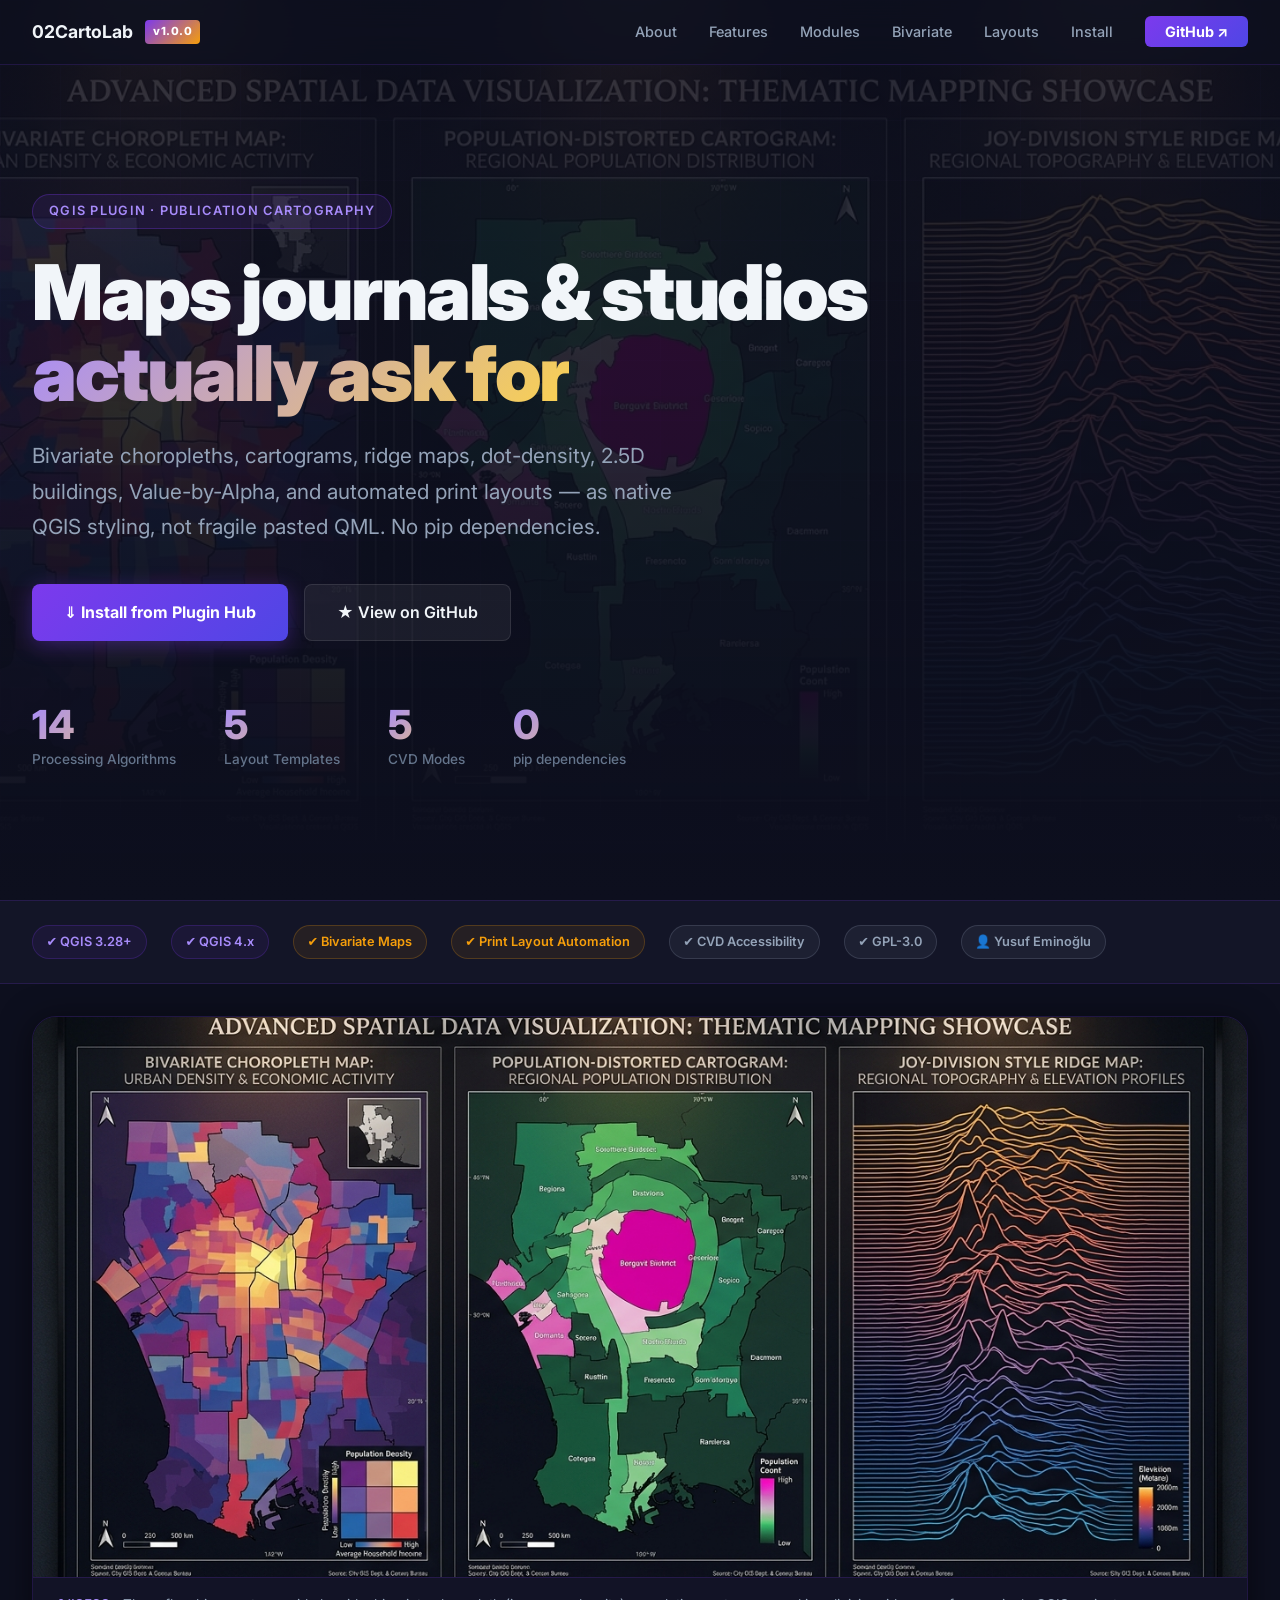
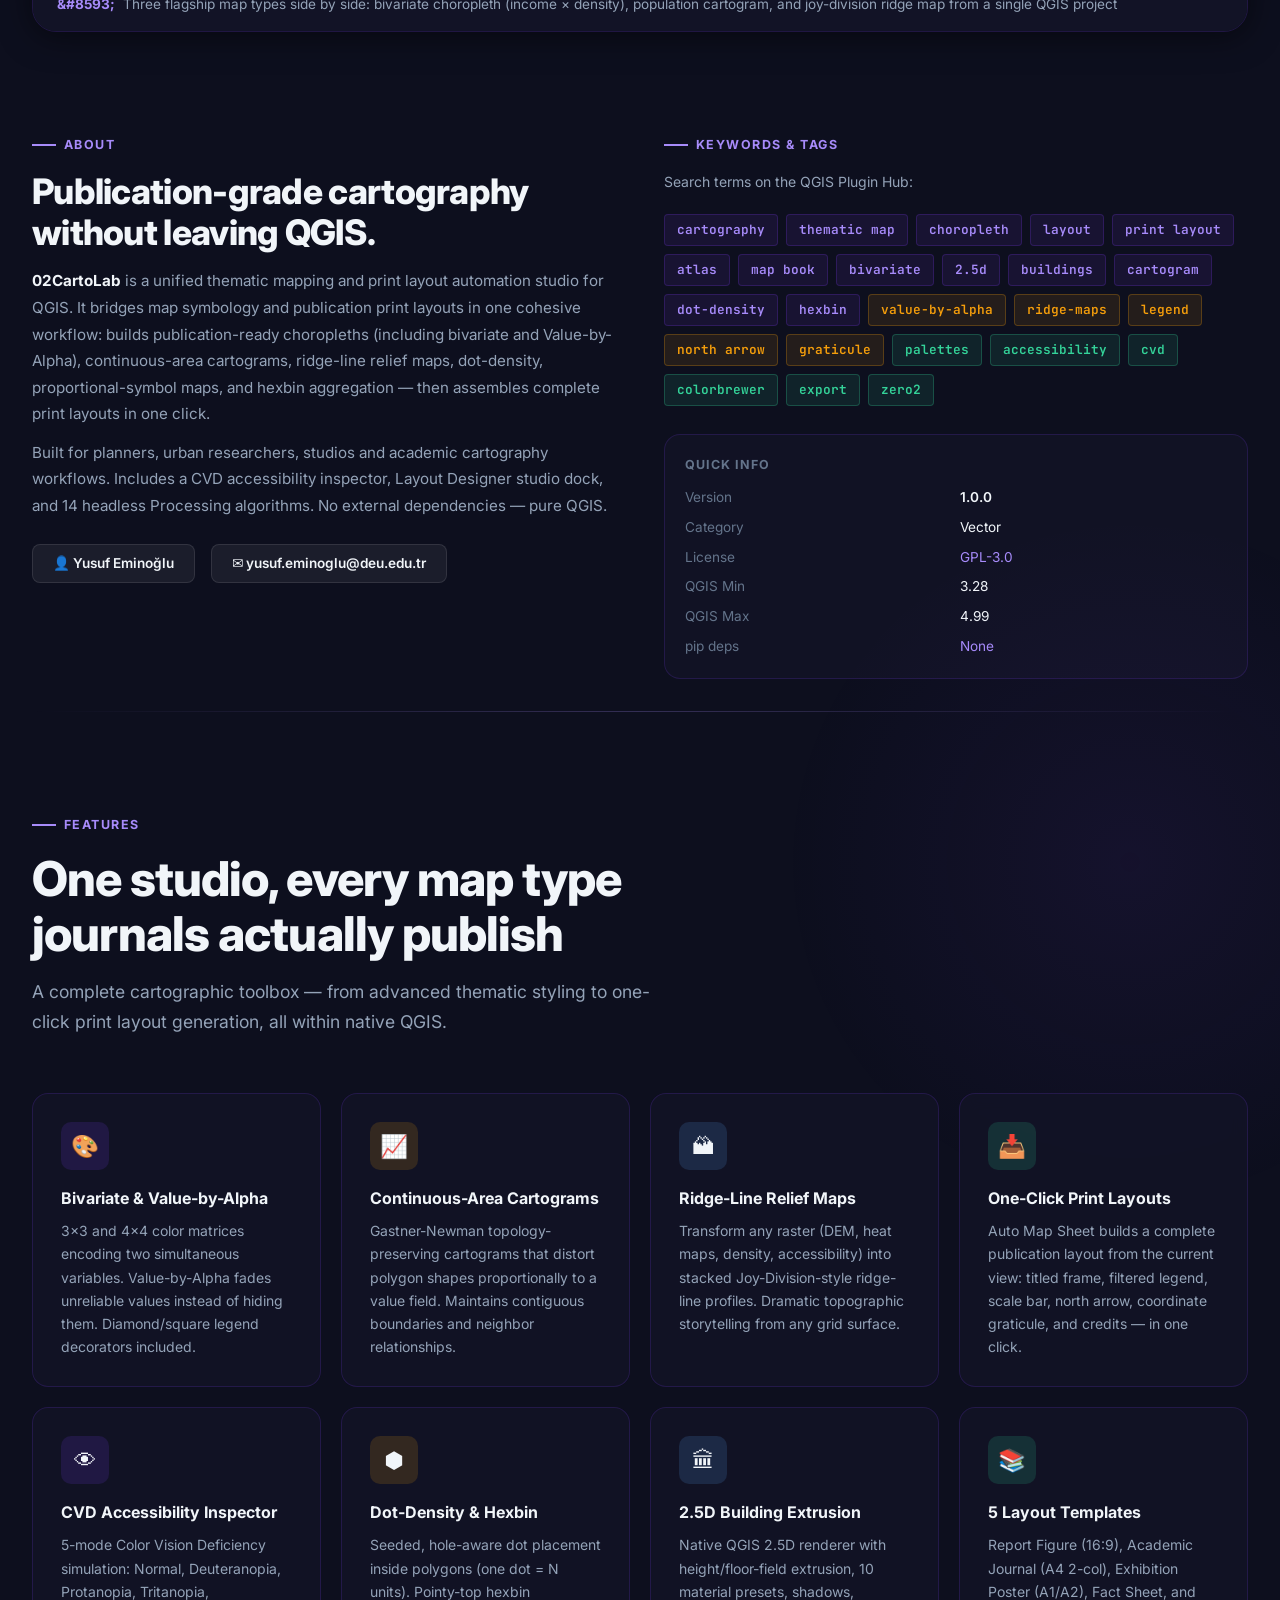
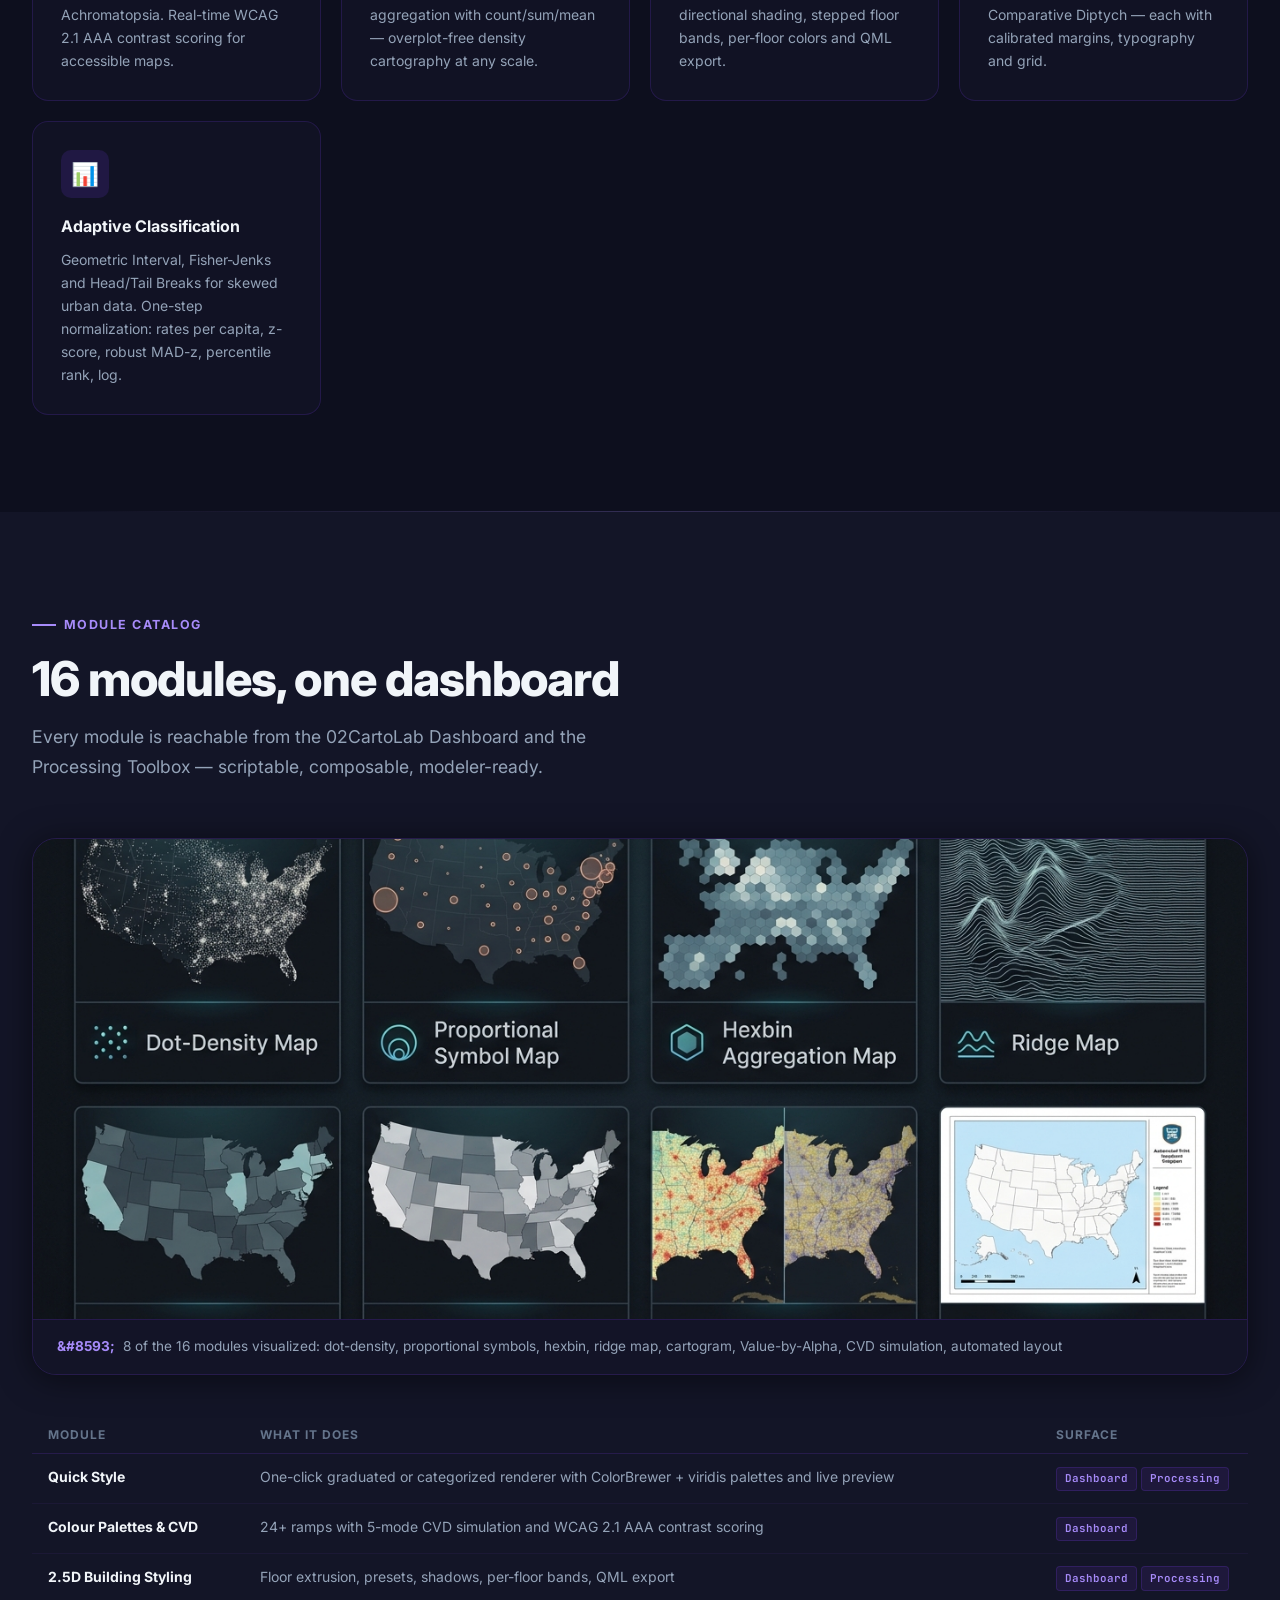
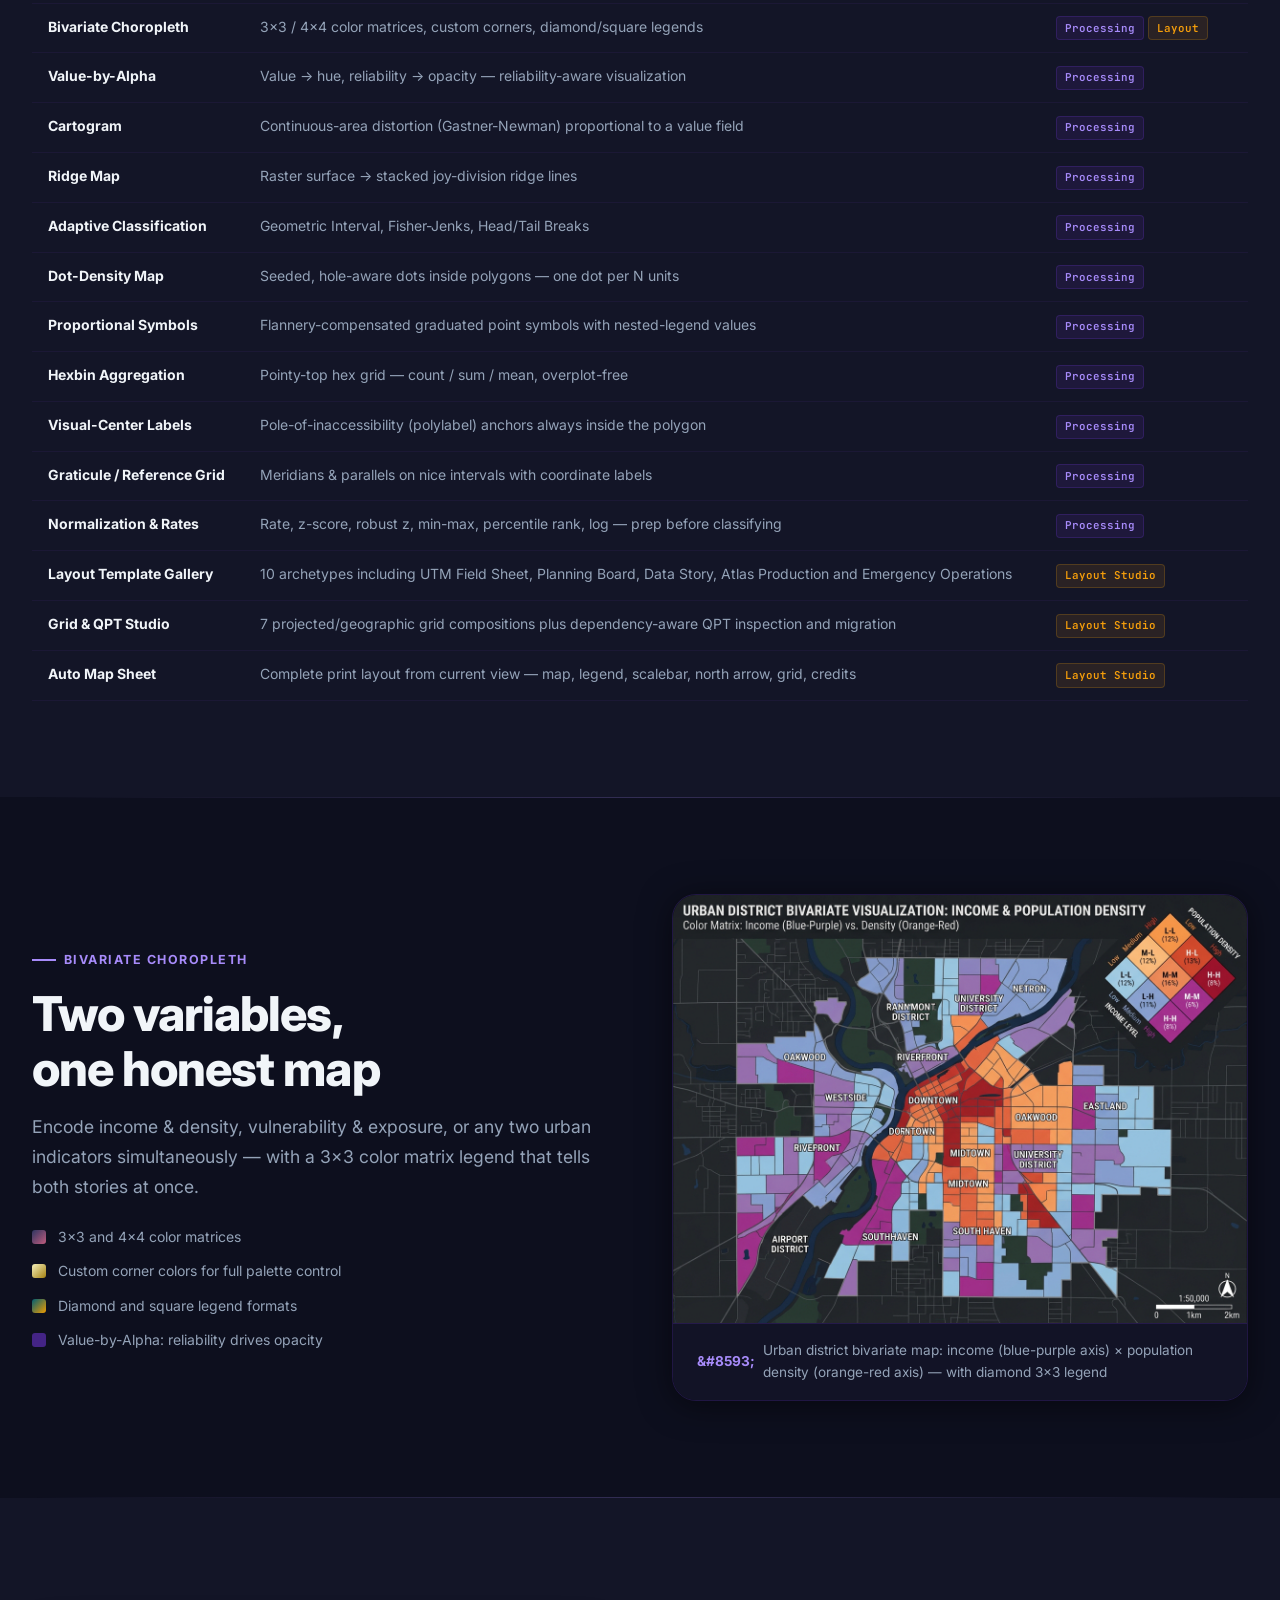
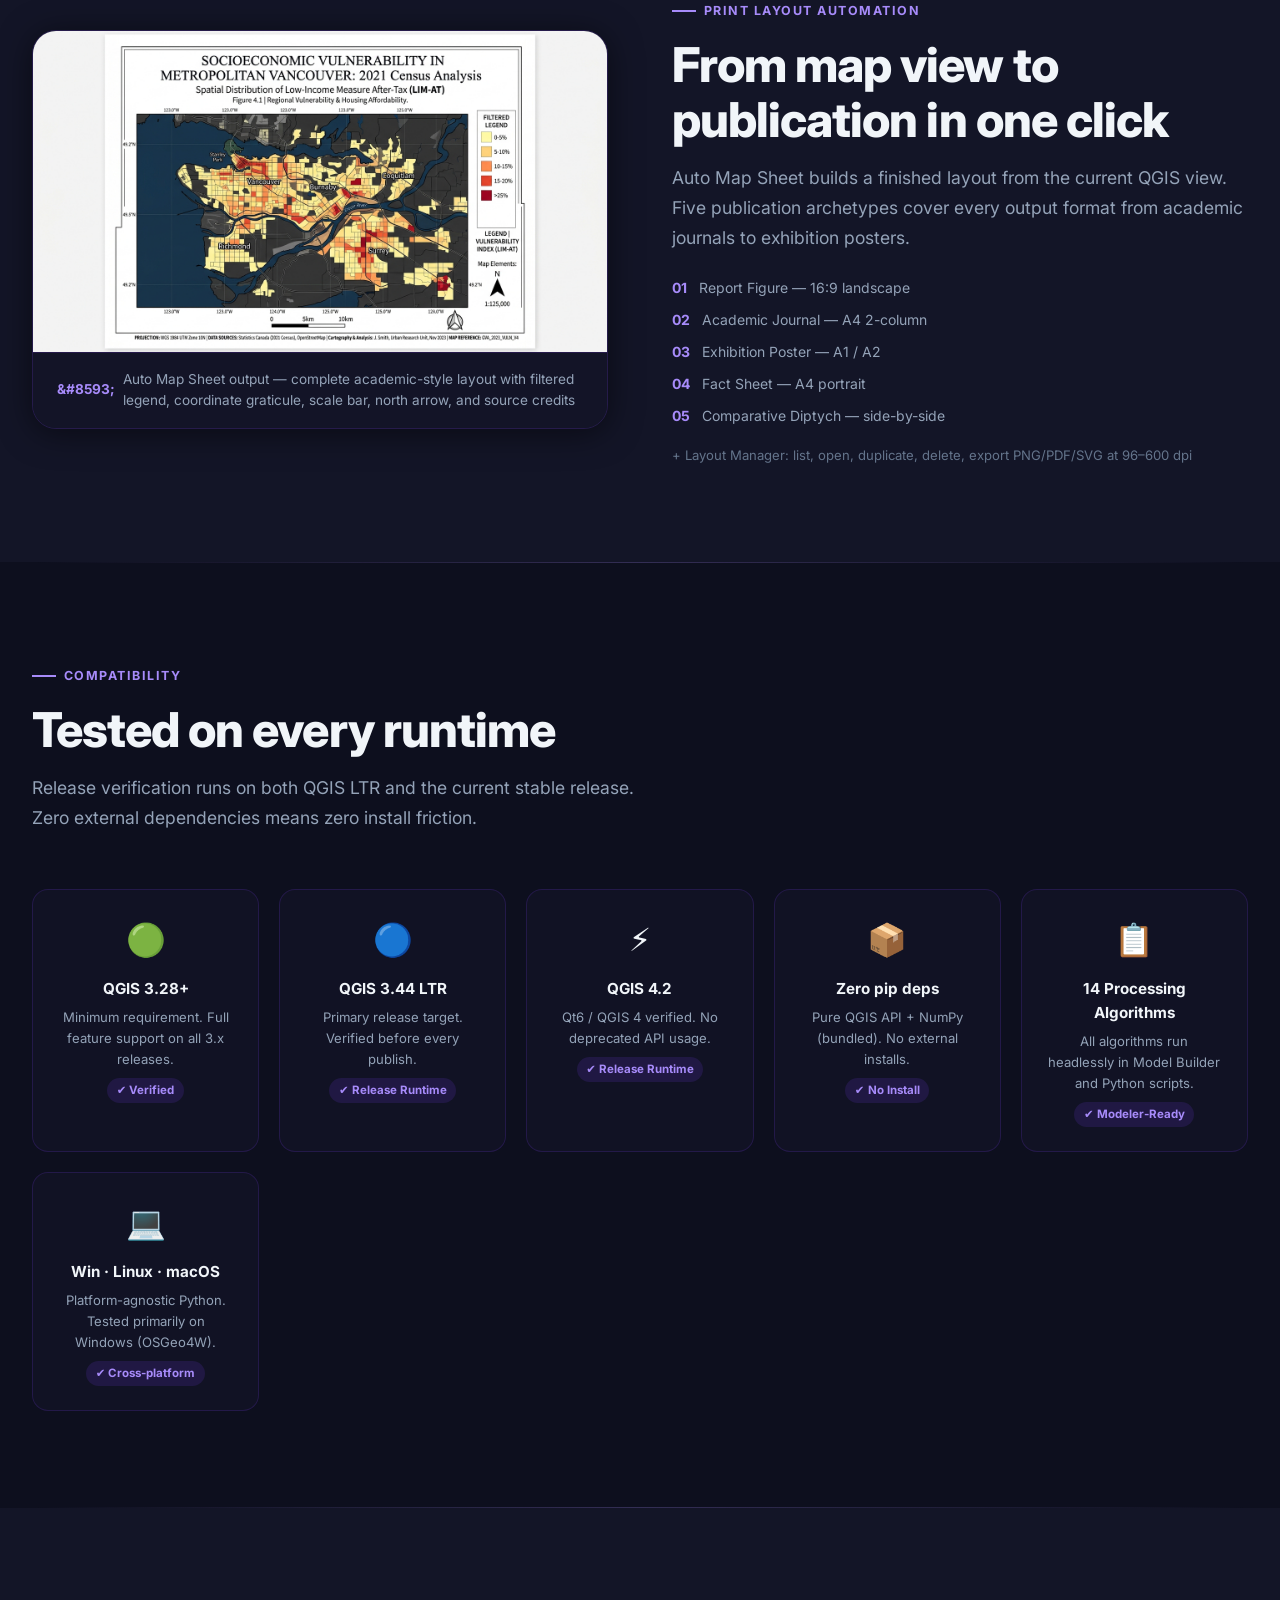
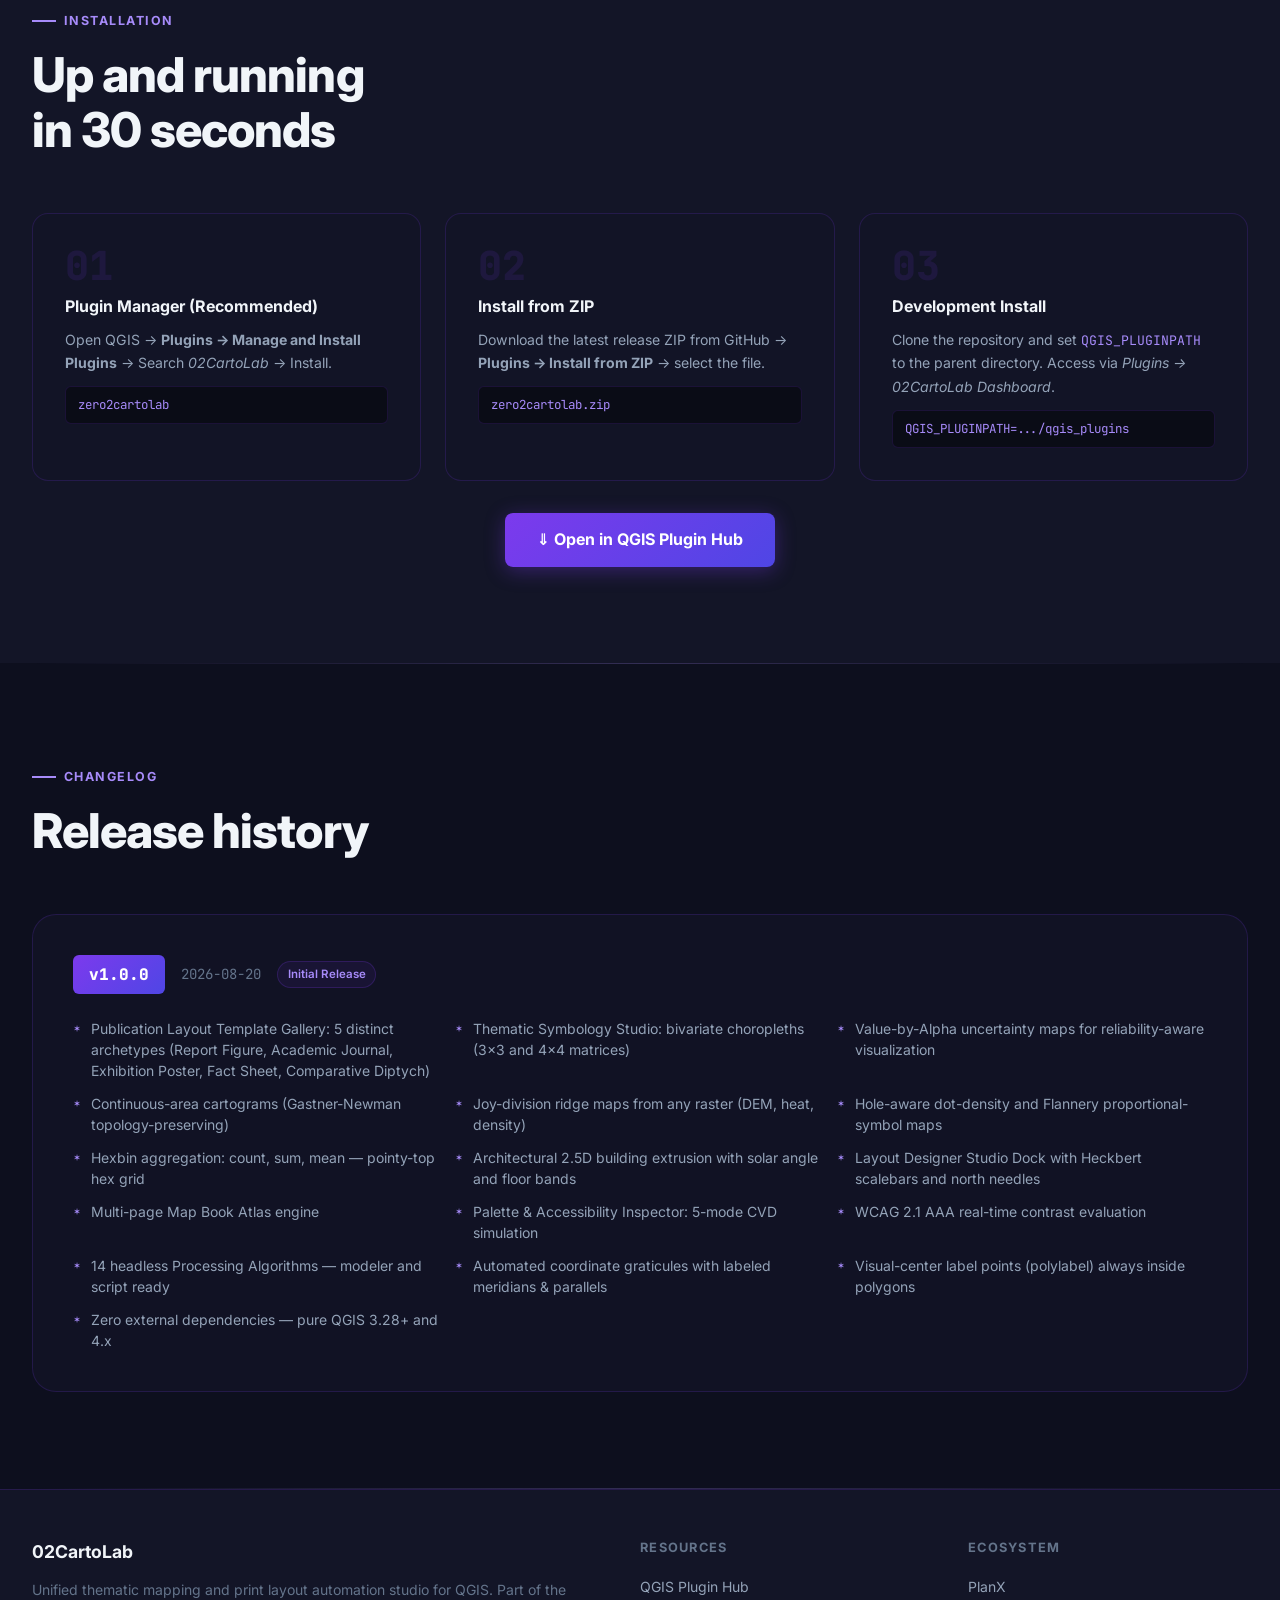
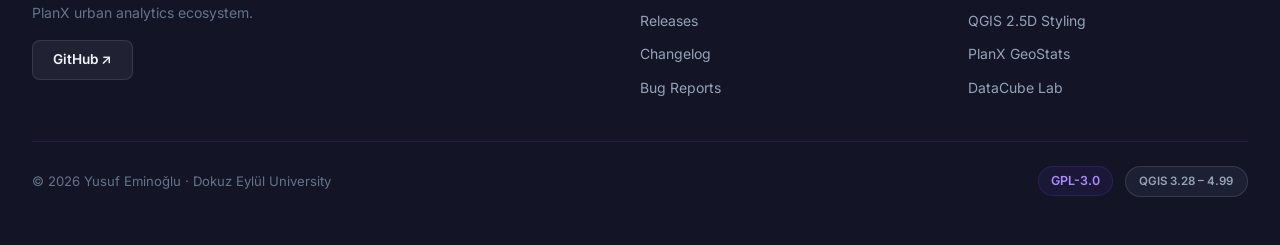
==== docs/index.html @ 8ca36e2a "Release v1.1.0 Release advanced Print Layout Studio and QPT workflow" ====
<!DOCTYPE html>
<html lang="en">
<head>
  <meta charset="UTF-8" />
  <meta name="viewport" content="width=device-width, initial-scale=1.0" />
  <title>02CartoLab — Publication-Grade Cartography Studio for QGIS</title>
  <meta name="description" content="Unified thematic mapping and print layout automation studio for QGIS. Bivariate choropleths, cartograms, ridge maps, dot-density, 2.5D buildings, automated layouts. No pip dependencies." />
  <meta property="og:title" content="02CartoLab QGIS Plugin" />
  <meta property="og:description" content="Publication-grade cartography without leaving QGIS. 16 algorithms, 5 layout templates, CVD accessibility inspector." />
  <meta property="og:type" content="website" />

  <link rel="preconnect" href="https://fonts.googleapis.com" />
  <link rel="preconnect" href="https://fonts.gstatic.com" crossorigin />
  <link href="https://fonts.googleapis.com/css2?family=Inter:wght@300;400;500;600;700;800;900&amp;family=JetBrains+Mono:wght@400;500;600&amp;display=swap" rel="stylesheet" />

  <style>
    :root {
      --purple: #7c3aed;
      --purple-light: #a78bfa;
      --indigo: #4f46e5;
      --gold: #f59e0b;
      --gold-light: #fcd34d;
      --navy: #0d0f1e;
      --navy-mid: #131527;
      --navy-light: #1c1f3a;
      --text-primary: #f1f5f9;
      --text-secondary: #94a3b8;
      --text-muted: #64748b;
      --border: rgba(124,58,237,0.18);
      --card-bg: rgba(19,21,39,0.75);
      --radius-sm: 8px;
      --radius-md: 16px;
      --radius-lg: 24px;
      --shadow-purple: 0 0 40px rgba(124,58,237,0.18);
      --shadow-card: 0 4px 32px rgba(0,0,0,0.5);
      --font-sans: 'Inter', system-ui, sans-serif;
      --font-mono: 'JetBrains Mono', monospace;
    }

    *, *::before, *::after { box-sizing: border-box; margin: 0; padding: 0; }
    html { scroll-behavior: smooth; }
    body { font-family: var(--font-sans); background-color: var(--navy); color: var(--text-primary); line-height: 1.6; overflow-x: hidden; }
    img { max-width: 100%; height: auto; display: block; }
    a { color: var(--purple-light); text-decoration: none; }
    a:hover { color: var(--gold-light); }

    body::before {
      content: '';
      position: fixed; inset: 0;
      background-image:
        linear-gradient(rgba(124,58,237,0.04) 1px, transparent 1px),
        linear-gradient(90deg, rgba(124,58,237,0.04) 1px, transparent 1px);
      background-size: 60px 60px;
      pointer-events: none; z-index: 0;
    }

    /* NAV */
    nav { position: fixed; top: 0; left: 0; right: 0; z-index: 100; background: rgba(13,15,30,0.88); backdrop-filter: blur(16px); border-bottom: 1px solid var(--border); }
    .nav-inner { max-width: 1280px; margin: 0 auto; padding: 0 2rem; height: 64px; display: flex; align-items: center; justify-content: space-between; }
    .nav-logo { display: flex; align-items: center; gap: 0.75rem; font-weight: 700; font-size: 1.1rem; color: var(--text-primary); }
    .logo-badge { background: linear-gradient(135deg, var(--purple), var(--gold)); color: #fff; font-weight: 800; font-size: 0.7rem; padding: 3px 8px; border-radius: 4px; letter-spacing: 0.05em; }
    .nav-links { display: flex; gap: 2rem; list-style: none; }
    .nav-links a { color: var(--text-secondary); font-size: 0.9rem; font-weight: 500; transition: color 0.2s; }
    .nav-links a:hover { color: var(--purple-light); }
    .nav-cta { background: linear-gradient(135deg, var(--purple), var(--indigo)) !important; color: #fff !important; font-weight: 700 !important; padding: 0.45rem 1.25rem; border-radius: 6px; }

    /* HERO */
    .hero { position: relative; min-height: 100vh; display: flex; flex-direction: column; justify-content: center; padding: 8rem 2rem 4rem; overflow: hidden; }
    .hero-bg { position: absolute; inset: 0; z-index: 0; }
    .hero-bg img { width: 100%; height: 100%; object-fit: cover; opacity: 0.3; }
    .hero-bg::after { content: ''; position: absolute; inset: 0; background: linear-gradient(180deg, rgba(13,15,30,0.4) 0%, rgba(13,15,30,0.6) 50%, rgba(13,15,30,1) 100%); }
    .hero-content { position: relative; z-index: 1; max-width: 1280px; margin: 0 auto; width: 100%; }
    .hero-eyebrow { display: inline-flex; align-items: center; gap: 0.5rem; background: rgba(124,58,237,0.1); border: 1px solid rgba(124,58,237,0.3); color: var(--purple-light); font-size: 0.8rem; font-weight: 600; letter-spacing: 0.1em; text-transform: uppercase; padding: 0.4rem 1rem; border-radius: 100px; margin-bottom: 1.5rem; }
    .hero-title { font-size: clamp(2.8rem, 6vw, 5.5rem); font-weight: 900; line-height: 1.05; letter-spacing: -0.03em; margin-bottom: 1.5rem; }
    .gradient-text { background: linear-gradient(135deg, var(--purple-light) 0%, var(--gold-light) 100%); -webkit-background-clip: text; -webkit-text-fill-color: transparent; background-clip: text; }
    .hero-subtitle { font-size: clamp(1rem, 2vw, 1.3rem); color: var(--text-secondary); max-width: 640px; margin-bottom: 2.5rem; line-height: 1.7; }
    .hero-actions { display: flex; gap: 1rem; flex-wrap: wrap; margin-bottom: 4rem; }

    .btn-primary { display: inline-flex; align-items: center; gap: 0.5rem; background: linear-gradient(135deg, var(--purple), var(--indigo)); color: #fff; font-weight: 700; font-size: 1rem; padding: 0.9rem 2rem; border-radius: var(--radius-sm); transition: transform 0.2s, box-shadow 0.2s; box-shadow: 0 4px 20px rgba(124,58,237,0.35); }
    .btn-primary:hover { transform: translateY(-2px); box-shadow: 0 8px 32px rgba(124,58,237,0.5); color: #fff; }
    .btn-secondary { display: inline-flex; align-items: center; gap: 0.5rem; background: rgba(255,255,255,0.06); color: var(--text-primary); font-weight: 600; font-size: 1rem; padding: 0.9rem 2rem; border-radius: var(--radius-sm); border: 1px solid rgba(255,255,255,0.1); transition: background 0.2s; }
    .btn-secondary:hover { background: rgba(255,255,255,0.1); color: var(--text-primary); }

    .hero-stats { display: flex; gap: 3rem; flex-wrap: wrap; }
    .hero-stat .value { font-size: 2.5rem; font-weight: 800; background: linear-gradient(135deg, var(--purple-light), var(--gold-light)); -webkit-background-clip: text; -webkit-text-fill-color: transparent; background-clip: text; line-height: 1; }
    .hero-stat .label { font-size: 0.85rem; color: var(--text-muted); margin-top: 0.25rem; font-weight: 500; }

    /* SECTIONS */
    section { position: relative; z-index: 1; padding: 6rem 2rem; }
    .container { max-width: 1280px; margin: 0 auto; }
    .section-eyebrow { display: inline-flex; align-items: center; gap: 0.5rem; color: var(--purple-light); font-size: 0.78rem; font-weight: 700; letter-spacing: 0.12em; text-transform: uppercase; margin-bottom: 1rem; }
    .section-eyebrow::before { content: ''; width: 24px; height: 2px; background: var(--purple-light); display: inline-block; }
    .section-title { font-size: clamp(2rem, 4vw, 3rem); font-weight: 800; line-height: 1.15; letter-spacing: -0.02em; margin-bottom: 1rem; }
    .section-subtitle { font-size: 1.1rem; color: var(--text-secondary); max-width: 620px; line-height: 1.7; }
    .section-header { margin-bottom: 3.5rem; }
    .bg-alt { background: var(--navy-mid); }

    /* BADGES */
    .badges { background: var(--navy-mid); border-top: 1px solid var(--border); border-bottom: 1px solid var(--border); padding: 1.5rem 2rem; position: relative; z-index: 1; }
    .badges-inner { max-width: 1280px; margin: 0 auto; display: flex; align-items: center; gap: 1.5rem; flex-wrap: wrap; }
    .badge { display: inline-flex; align-items: center; gap: 0.4rem; background: rgba(124,58,237,0.08); border: 1px solid rgba(124,58,237,0.22); color: var(--purple-light); font-size: 0.8rem; font-weight: 600; padding: 0.35rem 0.85rem; border-radius: 100px; white-space: nowrap; }

    /* FEATURE GRID */
    .features-grid { display: grid; grid-template-columns: repeat(auto-fit, minmax(280px, 1fr)); gap: 1.25rem; }
    .feature-card { background: var(--card-bg); border: 1px solid var(--border); border-radius: var(--radius-md); padding: 1.75rem; backdrop-filter: blur(8px); transition: transform 0.25s, box-shadow 0.25s, border-color 0.25s; }
    .feature-card:hover { transform: translateY(-4px); box-shadow: var(--shadow-purple); border-color: rgba(124,58,237,0.4); }
    .feature-icon { width: 48px; height: 48px; border-radius: 10px; display: flex; align-items: center; justify-content: center; font-size: 1.4rem; margin-bottom: 1rem; }
    .fi-p { background: rgba(124,58,237,0.15); }
    .fi-g { background: rgba(245,158,11,0.15); }
    .fi-b { background: rgba(96,165,250,0.15); }
    .fi-r { background: rgba(52,211,153,0.15); }
    .feature-card h3 { font-size: 1rem; font-weight: 700; margin-bottom: 0.5rem; }
    .feature-card p { font-size: 0.875rem; color: var(--text-secondary); line-height: 1.65; }

    /* IMAGE */
    .image-full { border-radius: var(--radius-lg); overflow: hidden; box-shadow: var(--shadow-card); border: 1px solid var(--border); }
    .image-full img { width: 100%; transition: transform 0.4s ease; }
    .image-full:hover img { transform: scale(1.01); }
    .image-caption { background: rgba(19,21,39,0.95); padding: 1rem 1.5rem; font-size: 0.85rem; color: var(--text-secondary); border-top: 1px solid var(--border); display: flex; align-items: center; gap: 0.5rem; }
    .image-caption::before { content: '&#8593;'; color: var(--purple-light); font-weight: 700; }

    /* SPLIT */
    .split { display: grid; grid-template-columns: 1fr 1fr; gap: 4rem; align-items: center; }
    .split.reverse { direction: rtl; }
    .split.reverse > * { direction: ltr; }

    /* MODULE TABLE */
    .module-table { width: 100%; border-collapse: collapse; }
    .module-table th { text-align: left; font-size: 0.75rem; font-weight: 700; color: var(--text-muted); text-transform: uppercase; letter-spacing: 0.08em; padding: 0.6rem 1rem; border-bottom: 1px solid var(--border); }
    .module-table td { padding: 0.75rem 1rem; font-size: 0.875rem; border-bottom: 1px solid rgba(124,58,237,0.07); vertical-align: top; }
    .module-table tr:hover td { background: rgba(124,58,237,0.04); }
    .module-table td:first-child { font-weight: 700; color: var(--text-primary); white-space: nowrap; }
    .module-table td:nth-child(2) { color: var(--text-secondary); }
    .mtag { display: inline-flex; background: rgba(124,58,237,0.1); border: 1px solid rgba(124,58,237,0.2); color: var(--purple-light); font-size: 0.68rem; font-weight: 600; padding: 0.15rem 0.5rem; border-radius: 4px; font-family: var(--font-mono); white-space: nowrap; }
    .mtag.gold { background: rgba(245,158,11,0.1); border-color: rgba(245,158,11,0.2); color: var(--gold); }

    /* CODE */
    .code-block { background: rgba(0,0,0,0.55); border: 1px solid rgba(124,58,237,0.2); border-radius: var(--radius-md); padding: 1.75rem; font-family: var(--font-mono); font-size: 0.875rem; overflow-x: auto; position: relative; }
    .lang-tag { position: absolute; top: 0.75rem; right: 0.75rem; background: rgba(124,58,237,0.15); color: var(--purple-light); font-size: 0.7rem; font-weight: 700; padding: 0.2rem 0.6rem; border-radius: 4px; letter-spacing: 0.1em; text-transform: uppercase; }
    .code-line { line-height: 1.8; }
    .code-kw { color: #c084fc; }
    .code-str { color: #86efac; }
    .code-val { color: var(--gold-light); }
    .mono { font-family: var(--font-mono); font-size: 0.82rem; color: var(--purple-light); }

    /* COMPAT */
    .compat-grid { display: grid; grid-template-columns: repeat(auto-fit, minmax(200px, 1fr)); gap: 1.25rem; }
    .compat-card { background: var(--card-bg); border: 1px solid var(--border); border-radius: var(--radius-md); padding: 1.5rem; text-align: center; }
    .compat-icon { font-size: 2rem; margin-bottom: 0.75rem; }
    .compat-title { font-weight: 700; margin-bottom: 0.35rem; font-size: 0.95rem; }
    .compat-desc { font-size: 0.82rem; color: var(--text-secondary); }
    .compat-check { display: inline-block; background: rgba(124,58,237,0.15); color: var(--purple-light); font-size: 0.72rem; font-weight: 700; padding: 0.2rem 0.6rem; border-radius: 100px; margin-top: 0.5rem; }

    /* INSTALL */
    .install-grid { display: grid; grid-template-columns: repeat(auto-fit, minmax(280px, 1fr)); gap: 1.5rem; }
    .install-card { background: var(--card-bg); border: 1px solid var(--border); border-radius: var(--radius-md); padding: 2rem; transition: transform 0.25s, border-color 0.25s; }
    .install-card:hover { transform: translateY(-4px); border-color: rgba(124,58,237,0.4); }
    .install-num { font-family: var(--font-mono); font-size: 2.5rem; font-weight: 900; color: rgba(124,58,237,0.12); line-height: 1; margin-bottom: 0.5rem; }
    .install-card h3 { font-size: 1rem; font-weight: 700; margin-bottom: 0.5rem; }
    .install-card p { font-size: 0.88rem; color: var(--text-secondary); line-height: 1.65; }
    .plugin-id { margin-top: 0.75rem; background: rgba(0,0,0,0.4); border: 1px solid rgba(124,58,237,0.15); border-radius: 6px; padding: 0.5rem 0.75rem; font-family: var(--font-mono); font-size: 0.78rem; color: var(--purple-light); }

    /* CHANGELOG */
    .changelog-wrapper { background: var(--card-bg); border: 1px solid var(--border); border-radius: var(--radius-lg); padding: 2.5rem; }
    .changelog-version { display: flex; align-items: center; gap: 1rem; margin-bottom: 1.5rem; }
    .version-badge { background: linear-gradient(135deg, var(--purple), var(--indigo)); color: #fff; font-family: var(--font-mono); font-weight: 800; font-size: 1rem; padding: 0.4rem 1rem; border-radius: 6px; }
    .version-date { color: var(--text-muted); font-size: 0.875rem; font-family: var(--font-mono); }
    .changelog-entries { display: grid; grid-template-columns: repeat(auto-fill, minmax(300px, 1fr)); gap: 0.75rem; }
    .changelog-entry { display: flex; align-items: flex-start; gap: 0.6rem; font-size: 0.875rem; color: var(--text-secondary); line-height: 1.5; }
    .changelog-entry::before { content: '\2736'; color: var(--purple-light); font-size: 0.6rem; margin-top: 4px; flex-shrink: 0; }

    /* TAG */
    .rtag { background: rgba(124,58,237,0.1); border: 1px solid rgba(124,58,237,0.22); color: var(--purple-light); font-size: 0.72rem; font-weight: 600; padding: 0.2rem 0.6rem; border-radius: 4px; font-family: var(--font-mono); display: inline-flex; }

    /* FOOTER */
    footer { background: var(--navy-mid); border-top: 1px solid var(--border); padding: 3rem 2rem; position: relative; z-index: 1; }
    .footer-inner { max-width: 1280px; margin: 0 auto; display: grid; grid-template-columns: 2fr 1fr 1fr; gap: 3rem; }
    .footer-brand h3 { font-size: 1.1rem; font-weight: 700; margin-bottom: 0.75rem; }
    .footer-brand p { font-size: 0.875rem; color: var(--text-muted); line-height: 1.65; }
    .footer-col h4 { font-size: 0.8rem; font-weight: 700; color: var(--text-muted); letter-spacing: 0.1em; text-transform: uppercase; margin-bottom: 1rem; }
    .footer-links { list-style: none; }
    .footer-links li { margin-bottom: 0.5rem; }
    .footer-links a { color: var(--text-secondary); font-size: 0.875rem; transition: color 0.2s; }
    .footer-links a:hover { color: var(--purple-light); }
    .footer-bottom { max-width: 1280px; margin: 2rem auto 0; padding-top: 1.5rem; border-top: 1px solid var(--border); display: flex; justify-content: space-between; align-items: center; flex-wrap: wrap; gap: 1rem; }
    .footer-bottom p { font-size: 0.82rem; color: var(--text-muted); }
    .license { display: inline-flex; align-items: center; background: rgba(124,58,237,0.08); border: 1px solid rgba(124,58,237,0.2); color: var(--purple-light); font-size: 0.78rem; font-weight: 600; padding: 0.25rem 0.75rem; border-radius: 100px; }

    /* DIVIDER */
    .divider { height: 1px; background: linear-gradient(90deg, transparent, var(--purple-light), transparent); opacity: 0.25; margin: 0 2rem; }

    /* GLOW */
    .glow { position: absolute; width: 700px; height: 700px; border-radius: 50%; background: radial-gradient(circle, rgba(124,58,237,0.07) 0%, transparent 70%); pointer-events: none; }

    /* ANIMATIONS */
    @keyframes fadeUp { from { opacity: 0; transform: translateY(24px); } to { opacity: 1; transform: translateY(0); } }
    .hero-content > * { animation: fadeUp 0.7s ease both; }
    .hero-content > *:nth-child(1) { animation-delay: 0.1s; }
    .hero-content > *:nth-child(2) { animation-delay: 0.2s; }
    .hero-content > *:nth-child(3) { animation-delay: 0.3s; }
    .hero-content > *:nth-child(4) { animation-delay: 0.4s; }
    .hero-content > *:nth-child(5) { animation-delay: 0.5s; }

    /* RESPONSIVE */
    @media (max-width: 900px) {
      .split { grid-template-columns: 1fr; gap: 2rem; }
      .split.reverse { direction: ltr; }
      .footer-inner { grid-template-columns: 1fr; gap: 2rem; }
    }
    @media (max-width: 768px) {
      .nav-links { display: none; }
      section { padding: 4rem 1.25rem; }
      .hero { padding: 6rem 1.25rem 3rem; }
    }
  </style>
</head>
<body>

<!-- NAV -->
<nav>
  <div class="nav-inner">
    <div class="nav-logo">
      <span>02CartoLab</span>
      <span class="logo-badge">v1.0.0</span>
    </div>
    <ul class="nav-links">
      <li><a href="#about">About</a></li>
      <li><a href="#features">Features</a></li>
      <li><a href="#modules">Modules</a></li>
      <li><a href="#bivariate">Bivariate</a></li>
      <li><a href="#layouts">Layouts</a></li>
      <li><a href="#install">Install</a></li>
      <li><a href="https://github.com/YusufEminoglu/zero2cartolab" class="nav-cta">GitHub &#x2197;</a></li>
    </ul>
  </div>
</nav>

<!-- HERO -->
<section class="hero" id="top">
  <div class="hero-bg">
    <img src="assets/hero.jpg" alt="02CartoLab cartography showcase" onerror="this.style.display='none'" />
  </div>
  <div class="hero-content">
    <div class="hero-eyebrow">QGIS Plugin &middot; Publication Cartography</div>
    <h1 class="hero-title">
      Maps journals &amp; studios<br />
      <span class="gradient-text">actually ask for</span>
    </h1>
    <p class="hero-subtitle">
      Bivariate choropleths, cartograms, ridge maps, dot-density, 2.5D buildings,
      Value-by-Alpha, and automated print layouts &mdash; as native QGIS styling,
      not fragile pasted QML. No pip dependencies.
    </p>
    <div class="hero-actions">
      <a href="https://plugins.qgis.org/plugins/zero2cartolab/" class="btn-primary">&#8659; Install from Plugin Hub</a>
      <a href="https://github.com/YusufEminoglu/zero2cartolab" class="btn-secondary">&#9733; View on GitHub</a>
    </div>
    <div class="hero-stats">
      <div class="hero-stat"><div class="value">14</div><div class="label">Processing Algorithms</div></div>
      <div class="hero-stat"><div class="value">5</div><div class="label">Layout Templates</div></div>
      <div class="hero-stat"><div class="value">5</div><div class="label">CVD Modes</div></div>
      <div class="hero-stat"><div class="value">0</div><div class="label">pip dependencies</div></div>
    </div>
  </div>
</section>

<!-- BADGES -->
<div class="badges">
  <div class="badges-inner">
    <span class="badge">&#10004; QGIS 3.28+</span>
    <span class="badge">&#10004; QGIS 4.x</span>
    <span class="badge" style="background:rgba(245,158,11,0.08);border-color:rgba(245,158,11,0.22);color:#f59e0b;">&#10004; Bivariate Maps</span>
    <span class="badge" style="background:rgba(245,158,11,0.08);border-color:rgba(245,158,11,0.22);color:#f59e0b;">&#10004; Print Layout Automation</span>
    <span class="badge" style="background:rgba(148,163,184,0.08);border-color:rgba(148,163,184,0.2);color:#94a3b8;">&#10004; CVD Accessibility</span>
    <span class="badge" style="background:rgba(148,163,184,0.08);border-color:rgba(148,163,184,0.2);color:#94a3b8;">&#10004; GPL-3.0</span>
    <span class="badge" style="background:rgba(148,163,184,0.08);border-color:rgba(148,163,184,0.2);color:#94a3b8;">&#128100; Yusuf Emino&#287;lu</span>
  </div>
</div>

<!-- HERO FULL IMAGE -->
<div style="padding:0 2rem;position:relative;z-index:1;">
  <div style="max-width:1280px;margin:2rem auto;">
    <div class="image-full">
      <img src="assets/hero.jpg" alt="Bivariate choropleth, cartogram and ridge map showcase" style="width:100%;max-height:560px;object-fit:cover;" onerror="this.parentElement.parentElement.style.display='none'" />
      <div class="image-caption">Three flagship map types side by side: bivariate choropleth (income &times; density), population cartogram, and joy-division ridge map from a single QGIS project</div>
    </div>
  </div>
</div>

<!-- ABOUT + TAGS -->
<section id="about" style="padding:4rem 2rem 2rem;">
  <div class="container">
    <div style="display:grid;grid-template-columns:1fr 1fr;gap:3rem;align-items:start;">
      <div>
        <div class="section-eyebrow">About</div>
        <h2 class="section-title" style="font-size:clamp(1.6rem,3vw,2.2rem);">Publication-grade cartography<br/>without leaving QGIS.</h2>
        <p style="font-size:0.95rem;color:var(--text-secondary);line-height:1.75;margin-top:1rem;">
          <strong style="color:var(--text-primary);">02CartoLab</strong> is a unified thematic mapping and print layout
          automation studio for QGIS. It bridges map symbology and publication print
          layouts in one cohesive workflow: builds publication-ready choropleths
          (including bivariate and Value-by-Alpha), continuous-area cartograms,
          ridge-line relief maps, dot-density, proportional-symbol maps, and hexbin
          aggregation &mdash; then assembles complete print layouts in one click.
        </p>
        <p style="font-size:0.95rem;color:var(--text-secondary);line-height:1.75;margin-top:0.75rem;">
          Built for planners, urban researchers, studios and academic cartography
          workflows. Includes a CVD accessibility inspector, Layout Designer studio
          dock, and 14 headless Processing algorithms. No external dependencies &mdash;
          pure QGIS.
        </p>
        <div style="margin-top:1.5rem;display:flex;gap:1rem;flex-wrap:wrap;">
          <a href="https://github.com/YusufEminoglu" class="btn-secondary" style="font-size:0.85rem;padding:0.5rem 1.25rem;">&#128100; Yusuf Emino&#287;lu</a>
          <a href="mailto:yusuf.eminoglu@deu.edu.tr" class="btn-secondary" style="font-size:0.85rem;padding:0.5rem 1.25rem;">&#9993; yusuf.eminoglu@deu.edu.tr</a>
        </div>
      </div>
      <div>
        <div class="section-eyebrow">Keywords &amp; Tags</div>
        <p style="font-size:0.875rem;color:var(--text-secondary);margin-bottom:1.25rem;">Search terms on the QGIS Plugin Hub:</p>
        <div style="display:flex;flex-wrap:wrap;gap:0.5rem;">
          <span class="rtag" style="font-size:0.8rem;padding:0.3rem 0.75rem;">cartography</span>
          <span class="rtag" style="font-size:0.8rem;padding:0.3rem 0.75rem;">thematic map</span>
          <span class="rtag" style="font-size:0.8rem;padding:0.3rem 0.75rem;">choropleth</span>
          <span class="rtag" style="font-size:0.8rem;padding:0.3rem 0.75rem;">layout</span>
          <span class="rtag" style="font-size:0.8rem;padding:0.3rem 0.75rem;">print layout</span>
          <span class="rtag" style="font-size:0.8rem;padding:0.3rem 0.75rem;">atlas</span>
          <span class="rtag" style="font-size:0.8rem;padding:0.3rem 0.75rem;">map book</span>
          <span class="rtag" style="font-size:0.8rem;padding:0.3rem 0.75rem;">bivariate</span>
          <span class="rtag" style="font-size:0.8rem;padding:0.3rem 0.75rem;">2.5d</span>
          <span class="rtag" style="font-size:0.8rem;padding:0.3rem 0.75rem;">buildings</span>
          <span class="rtag" style="font-size:0.8rem;padding:0.3rem 0.75rem;">cartogram</span>
          <span class="rtag" style="font-size:0.8rem;padding:0.3rem 0.75rem;">dot-density</span>
          <span class="rtag" style="font-size:0.8rem;padding:0.3rem 0.75rem;">hexbin</span>
          <span class="rtag" style="font-size:0.8rem;padding:0.3rem 0.75rem;background:rgba(245,158,11,0.1);border-color:rgba(245,158,11,0.25);color:#f59e0b;">value-by-alpha</span>
          <span class="rtag" style="font-size:0.8rem;padding:0.3rem 0.75rem;background:rgba(245,158,11,0.1);border-color:rgba(245,158,11,0.25);color:#f59e0b;">ridge-maps</span>
          <span class="rtag" style="font-size:0.8rem;padding:0.3rem 0.75rem;background:rgba(245,158,11,0.1);border-color:rgba(245,158,11,0.25);color:#f59e0b;">legend</span>
          <span class="rtag" style="font-size:0.8rem;padding:0.3rem 0.75rem;background:rgba(245,158,11,0.1);border-color:rgba(245,158,11,0.25);color:#f59e0b;">north arrow</span>
          <span class="rtag" style="font-size:0.8rem;padding:0.3rem 0.75rem;background:rgba(245,158,11,0.1);border-color:rgba(245,158,11,0.25);color:#f59e0b;">graticule</span>
          <span class="rtag" style="font-size:0.8rem;padding:0.3rem 0.75rem;background:rgba(52,211,153,0.1);border-color:rgba(52,211,153,0.25);color:#34d399;">palettes</span>
          <span class="rtag" style="font-size:0.8rem;padding:0.3rem 0.75rem;background:rgba(52,211,153,0.1);border-color:rgba(52,211,153,0.25);color:#34d399;">accessibility</span>
          <span class="rtag" style="font-size:0.8rem;padding:0.3rem 0.75rem;background:rgba(52,211,153,0.1);border-color:rgba(52,211,153,0.25);color:#34d399;">cvd</span>
          <span class="rtag" style="font-size:0.8rem;padding:0.3rem 0.75rem;background:rgba(52,211,153,0.1);border-color:rgba(52,211,153,0.25);color:#34d399;">colorbrewer</span>
          <span class="rtag" style="font-size:0.8rem;padding:0.3rem 0.75rem;background:rgba(52,211,153,0.1);border-color:rgba(52,211,153,0.25);color:#34d399;">export</span>
          <span class="rtag" style="font-size:0.8rem;padding:0.3rem 0.75rem;background:rgba(52,211,153,0.1);border-color:rgba(52,211,153,0.25);color:#34d399;">zero2</span>
        </div>
        <div style="margin-top:1.75rem;background:var(--card-bg);border:1px solid var(--border);border-radius:var(--radius-md);padding:1.25rem;">
          <div style="font-size:0.78rem;color:var(--text-muted);font-weight:700;letter-spacing:0.08em;text-transform:uppercase;margin-bottom:0.75rem;">Quick Info</div>
          <div style="display:grid;grid-template-columns:1fr 1fr;gap:0.5rem;font-size:0.85rem;">
            <div style="color:var(--text-muted);">Version</div><div style="color:var(--text-primary);font-weight:600;">1.0.0</div>
            <div style="color:var(--text-muted);">Category</div><div style="color:var(--text-primary);">Vector</div>
            <div style="color:var(--text-muted);">License</div><div style="color:var(--purple-light);">GPL-3.0</div>
            <div style="color:var(--text-muted);">QGIS Min</div><div style="color:var(--text-primary);">3.28</div>
            <div style="color:var(--text-muted);">QGIS Max</div><div style="color:var(--text-primary);">4.99</div>
            <div style="color:var(--text-muted);">pip deps</div><div style="color:var(--purple-light);">None</div>
          </div>
        </div>
      </div>
    </div>
  </div>
</section>

<div class="divider"></div>

<!-- FEATURES -->
<section id="features">
  <div class="glow" style="top:-200px;right:-200px;"></div>
  <div class="container">
    <div class="section-header">
      <div class="section-eyebrow">Features</div>
      <h2 class="section-title">One studio, every map type<br/>journals actually publish</h2>
      <p class="section-subtitle">A complete cartographic toolbox — from advanced thematic styling to one-click print layout generation, all within native QGIS.</p>
    </div>
    <div class="features-grid">
      <div class="feature-card">
        <div class="feature-icon fi-p">&#127912;</div>
        <h3>Bivariate &amp; Value-by-Alpha</h3>
        <p>3&times;3 and 4&times;4 color matrices encoding two simultaneous variables. Value-by-Alpha fades unreliable values instead of hiding them. Diamond/square legend decorators included.</p>
      </div>
      <div class="feature-card">
        <div class="feature-icon fi-g">&#128200;</div>
        <h3>Continuous-Area Cartograms</h3>
        <p>Gastner-Newman topology-preserving cartograms that distort polygon shapes proportionally to a value field. Maintains contiguous boundaries and neighbor relationships.</p>
      </div>
      <div class="feature-card">
        <div class="feature-icon fi-b">&#127956;</div>
        <h3>Ridge-Line Relief Maps</h3>
        <p>Transform any raster (DEM, heat maps, density, accessibility) into stacked Joy-Division-style ridge-line profiles. Dramatic topographic storytelling from any grid surface.</p>
      </div>
      <div class="feature-card">
        <div class="feature-icon fi-r">&#128229;</div>
        <h3>One-Click Print Layouts</h3>
        <p>Auto Map Sheet builds a complete publication layout from the current view: titled frame, filtered legend, scale bar, north arrow, coordinate graticule, and credits &mdash; in one click.</p>
      </div>
      <div class="feature-card">
        <div class="feature-icon fi-p">&#128065;</div>
        <h3>CVD Accessibility Inspector</h3>
        <p>5-mode Color Vision Deficiency simulation: Normal, Deuteranopia, Protanopia, Tritanopia, Achromatopsia. Real-time WCAG 2.1 AAA contrast scoring for accessible maps.</p>
      </div>
      <div class="feature-card">
        <div class="feature-icon fi-g">&#11042;</div>
        <h3>Dot-Density &amp; Hexbin</h3>
        <p>Seeded, hole-aware dot placement inside polygons (one dot = N units). Pointy-top hexbin aggregation with count/sum/mean &mdash; overplot-free density cartography at any scale.</p>
      </div>
      <div class="feature-card">
        <div class="feature-icon fi-b">&#127963;</div>
        <h3>2.5D Building Extrusion</h3>
        <p>Native QGIS 2.5D renderer with height/floor-field extrusion, 10 material presets, shadows, directional shading, stepped floor bands, per-floor colors and QML export.</p>
      </div>
      <div class="feature-card">
        <div class="feature-icon fi-r">&#128218;</div>
        <h3>5 Layout Templates</h3>
        <p>Report Figure (16:9), Academic Journal (A4 2-col), Exhibition Poster (A1/A2), Fact Sheet, and Comparative Diptych &mdash; each with calibrated margins, typography and grid.</p>
      </div>
      <div class="feature-card">
        <div class="feature-icon fi-p">&#128202;</div>
        <h3>Adaptive Classification</h3>
        <p>Geometric Interval, Fisher-Jenks and Head/Tail Breaks for skewed urban data. One-step normalization: rates per capita, z-score, robust MAD-z, percentile rank, log.</p>
      </div>
    </div>
  </div>
</section>

<div class="divider"></div>

<!-- MODULE TABLE -->
<section id="modules" class="bg-alt">
  <div class="container">
    <div class="section-header">
      <div class="section-eyebrow">Module Catalog</div>
      <h2 class="section-title">16 modules, one dashboard</h2>
      <p class="section-subtitle">Every module is reachable from the 02CartoLab Dashboard and the Processing Toolbox &mdash; scriptable, composable, modeler-ready.</p>
    </div>

    <div class="image-full" style="margin-bottom:2.5rem;">
      <img src="assets/modules.jpg" alt="02CartoLab module showcase grid" style="width:100%;max-height:480px;object-fit:cover;" onerror="this.parentElement.style.display='none'" />
      <div class="image-caption">8 of the 16 modules visualized: dot-density, proportional symbols, hexbin, ridge map, cartogram, Value-by-Alpha, CVD simulation, automated layout</div>
    </div>

    <div style="overflow-x:auto;">
      <table class="module-table">
        <thead>
          <tr>
            <th>Module</th>
            <th>What it does</th>
            <th>Surface</th>
          </tr>
        </thead>
        <tbody>
          <tr><td>Quick Style</td><td>One-click graduated or categorized renderer with ColorBrewer + viridis palettes and live preview</td><td><span class="mtag">Dashboard</span> <span class="mtag">Processing</span></td></tr>
          <tr><td>Colour Palettes &amp; CVD</td><td>24+ ramps with 5-mode CVD simulation and WCAG 2.1 AAA contrast scoring</td><td><span class="mtag">Dashboard</span></td></tr>
          <tr><td>2.5D Building Styling</td><td>Floor extrusion, presets, shadows, per-floor bands, QML export</td><td><span class="mtag">Dashboard</span> <span class="mtag">Processing</span></td></tr>
          <tr><td>Bivariate Choropleth</td><td>3&times;3 / 4&times;4 color matrices, custom corners, diamond/square legends</td><td><span class="mtag">Processing</span> <span class="mtag gold">Layout</span></td></tr>
          <tr><td>Value-by-Alpha</td><td>Value &rarr; hue, reliability &rarr; opacity — reliability-aware visualization</td><td><span class="mtag">Processing</span></td></tr>
          <tr><td>Cartogram</td><td>Continuous-area distortion (Gastner-Newman) proportional to a value field</td><td><span class="mtag">Processing</span></td></tr>
          <tr><td>Ridge Map</td><td>Raster surface &rarr; stacked joy-division ridge lines</td><td><span class="mtag">Processing</span></td></tr>
          <tr><td>Adaptive Classification</td><td>Geometric Interval, Fisher-Jenks, Head/Tail Breaks</td><td><span class="mtag">Processing</span></td></tr>
          <tr><td>Dot-Density Map</td><td>Seeded, hole-aware dots inside polygons — one dot per N units</td><td><span class="mtag">Processing</span></td></tr>
          <tr><td>Proportional Symbols</td><td>Flannery-compensated graduated point symbols with nested-legend values</td><td><span class="mtag">Processing</span></td></tr>
          <tr><td>Hexbin Aggregation</td><td>Pointy-top hex grid — count / sum / mean, overplot-free</td><td><span class="mtag">Processing</span></td></tr>
          <tr><td>Visual-Center Labels</td><td>Pole-of-inaccessibility (polylabel) anchors always inside the polygon</td><td><span class="mtag">Processing</span></td></tr>
          <tr><td>Graticule / Reference Grid</td><td>Meridians &amp; parallels on nice intervals with coordinate labels</td><td><span class="mtag">Processing</span></td></tr>
          <tr><td>Normalization &amp; Rates</td><td>Rate, z-score, robust z, min-max, percentile rank, log — prep before classifying</td><td><span class="mtag">Processing</span></td></tr>
          <tr><td>Layout Template Gallery</td><td>10 archetypes including UTM Field Sheet, Planning Board, Data Story, Atlas Production and Emergency Operations</td><td><span class="mtag gold">Layout Studio</span></td></tr>
          <tr><td>Grid &amp; QPT Studio</td><td>7 projected/geographic grid compositions plus dependency-aware QPT inspection and migration</td><td><span class="mtag gold">Layout Studio</span></td></tr>
          <tr><td>Auto Map Sheet</td><td>Complete print layout from current view — map, legend, scalebar, north arrow, grid, credits</td><td><span class="mtag gold">Layout Studio</span></td></tr>
        </tbody>
      </table>
    </div>
  </div>
</section>

<div class="divider"></div>

<!-- BIVARIATE -->
<section id="bivariate">
  <div class="container">
    <div class="split">
      <div>
        <div class="section-eyebrow">Bivariate Choropleth</div>
        <h2 class="section-title">Two variables,<br/>one honest map</h2>
        <p class="section-subtitle">Encode income &amp; density, vulnerability &amp; exposure, or any two urban indicators simultaneously &mdash; with a 3&times;3 color matrix legend that tells both stories at once.</p>
        <div style="margin-top:1.5rem;display:flex;flex-direction:column;gap:0.75rem;">
          <div style="display:flex;align-items:center;gap:0.75rem;font-size:0.875rem;color:var(--text-secondary);">
            <span style="width:14px;height:14px;border-radius:3px;background:linear-gradient(135deg,#2d3561,#c05c7e);flex-shrink:0;display:inline-block;"></span>
            3&times;3 and 4&times;4 color matrices
          </div>
          <div style="display:flex;align-items:center;gap:0.75rem;font-size:0.875rem;color:var(--text-secondary);">
            <span style="width:14px;height:14px;border-radius:3px;background:linear-gradient(135deg,#f5f0bb,#a48111);flex-shrink:0;display:inline-block;"></span>
            Custom corner colors for full palette control
          </div>
          <div style="display:flex;align-items:center;gap:0.75rem;font-size:0.875rem;color:var(--text-secondary);">
            <span style="width:14px;height:14px;border-radius:3px;background:linear-gradient(135deg,#005f73,#ee9b00);flex-shrink:0;display:inline-block;"></span>
            Diamond and square legend formats
          </div>
          <div style="display:flex;align-items:center;gap:0.75rem;font-size:0.875rem;color:var(--text-secondary);">
            <span style="width:14px;height:14px;border-radius:3px;background:rgba(124,58,237,0.5);flex-shrink:0;display:inline-block;"></span>
            Value-by-Alpha: reliability drives opacity
          </div>
        </div>
      </div>
      <div class="image-full">
        <img src="assets/bivariate.jpg" alt="Bivariate choropleth map with 3x3 color matrix legend" onerror="this.parentElement.style.display='none'" />
        <div class="image-caption">Urban district bivariate map: income (blue-purple axis) &times; population density (orange-red axis) &mdash; with diamond 3&times;3 legend</div>
      </div>
    </div>
  </div>
</section>

<div class="divider"></div>

<!-- LAYOUTS -->
<section id="layouts" class="bg-alt">
  <div class="container">
    <div class="split reverse">
      <div>
        <div class="section-eyebrow">Print Layout Automation</div>
        <h2 class="section-title">From map view to<br/>publication in one click</h2>
        <p class="section-subtitle">Auto Map Sheet builds a finished layout from the current QGIS view. Five publication archetypes cover every output format from academic journals to exhibition posters.</p>
        <div style="margin-top:1.5rem;display:flex;flex-direction:column;gap:0.6rem;">
          <div style="display:flex;align-items:center;gap:0.75rem;font-size:0.875rem;color:var(--text-secondary);"><span style="color:var(--purple-light);font-weight:700;">01</span> Report Figure &mdash; 16:9 landscape</div>
          <div style="display:flex;align-items:center;gap:0.75rem;font-size:0.875rem;color:var(--text-secondary);"><span style="color:var(--purple-light);font-weight:700;">02</span> Academic Journal &mdash; A4 2-column</div>
          <div style="display:flex;align-items:center;gap:0.75rem;font-size:0.875rem;color:var(--text-secondary);"><span style="color:var(--purple-light);font-weight:700;">03</span> Exhibition Poster &mdash; A1 / A2</div>
          <div style="display:flex;align-items:center;gap:0.75rem;font-size:0.875rem;color:var(--text-secondary);"><span style="color:var(--purple-light);font-weight:700;">04</span> Fact Sheet &mdash; A4 portrait</div>
          <div style="display:flex;align-items:center;gap:0.75rem;font-size:0.875rem;color:var(--text-secondary);"><span style="color:var(--purple-light);font-weight:700;">05</span> Comparative Diptych &mdash; side-by-side</div>
          <div style="margin-top:0.5rem;font-size:0.82rem;color:var(--text-muted);">+ Layout Manager: list, open, duplicate, delete, export PNG/PDF/SVG at 96&ndash;600 dpi</div>
        </div>
      </div>
      <div class="image-full">
        <img src="assets/layout.jpg" alt="Publication-ready print layout with legend, scale bar, north arrow" onerror="this.parentElement.style.display='none'" />
        <div class="image-caption">Auto Map Sheet output &mdash; complete academic-style layout with filtered legend, coordinate graticule, scale bar, north arrow, and source credits</div>
      </div>
    </div>
  </div>
</section>

<div class="divider"></div>

<!-- COMPATIBILITY -->
<section>
  <div class="container">
    <div class="section-header">
      <div class="section-eyebrow">Compatibility</div>
      <h2 class="section-title">Tested on every runtime</h2>
      <p class="section-subtitle">Release verification runs on both QGIS LTR and the current stable release. Zero external dependencies means zero install friction.</p>
    </div>
    <div class="compat-grid">
      <div class="compat-card"><div class="compat-icon">&#128994;</div><div class="compat-title">QGIS 3.28+</div><div class="compat-desc">Minimum requirement. Full feature support on all 3.x releases.</div><div><span class="compat-check">&#10004; Verified</span></div></div>
      <div class="compat-card"><div class="compat-icon">&#128309;</div><div class="compat-title">QGIS 3.44 LTR</div><div class="compat-desc">Primary release target. Verified before every publish.</div><div><span class="compat-check">&#10004; Release Runtime</span></div></div>
      <div class="compat-card"><div class="compat-icon">&#9889;</div><div class="compat-title">QGIS 4.2</div><div class="compat-desc">Qt6 / QGIS 4 verified. No deprecated API usage.</div><div><span class="compat-check">&#10004; Release Runtime</span></div></div>
      <div class="compat-card"><div class="compat-icon">&#128230;</div><div class="compat-title">Zero pip deps</div><div class="compat-desc">Pure QGIS API + NumPy (bundled). No external installs.</div><div><span class="compat-check">&#10004; No Install</span></div></div>
      <div class="compat-card"><div class="compat-icon">&#128203;</div><div class="compat-title">14 Processing Algorithms</div><div class="compat-desc">All algorithms run headlessly in Model Builder and Python scripts.</div><div><span class="compat-check">&#10004; Modeler-Ready</span></div></div>
      <div class="compat-card"><div class="compat-icon">&#128187;</div><div class="compat-title">Win &middot; Linux &middot; macOS</div><div class="compat-desc">Platform-agnostic Python. Tested primarily on Windows (OSGeo4W).</div><div><span class="compat-check">&#10004; Cross-platform</span></div></div>
    </div>
  </div>
</section>

<div class="divider"></div>

<!-- INSTALL -->
<section id="install" class="bg-alt">
  <div class="container">
    <div class="section-header">
      <div class="section-eyebrow">Installation</div>
      <h2 class="section-title">Up and running<br/>in 30 seconds</h2>
    </div>
    <div class="install-grid">
      <div class="install-card">
        <div class="install-num">01</div>
        <h3>Plugin Manager (Recommended)</h3>
        <p>Open QGIS &rarr; <strong>Plugins &rarr; Manage and Install Plugins</strong> &rarr; Search <em>02CartoLab</em> &rarr; Install.</p>
        <div class="plugin-id">zero2cartolab</div>
      </div>
      <div class="install-card">
        <div class="install-num">02</div>
        <h3>Install from ZIP</h3>
        <p>Download the latest release ZIP from GitHub &rarr; <strong>Plugins &rarr; Install from ZIP</strong> &rarr; select the file.</p>
        <div class="plugin-id">zero2cartolab.zip</div>
      </div>
      <div class="install-card">
        <div class="install-num">03</div>
        <h3>Development Install</h3>
        <p>Clone the repository and set <span class="mono">QGIS_PLUGINPATH</span> to the parent directory. Access via <em>Plugins &rarr; 02CartoLab Dashboard</em>.</p>
        <div class="plugin-id">QGIS_PLUGINPATH=.../qgis_plugins</div>
      </div>
    </div>
    <div style="margin-top:2rem;text-align:center;">
      <a href="https://plugins.qgis.org/plugins/zero2cartolab/" class="btn-primary" style="display:inline-flex;">&#8659; Open in QGIS Plugin Hub</a>
    </div>
  </div>
</section>

<div class="divider"></div>

<!-- CHANGELOG -->
<section id="changelog">
  <div class="container">
    <div class="section-header">
      <div class="section-eyebrow">Changelog</div>
      <h2 class="section-title">Release history</h2>
    </div>
    <div class="changelog-wrapper">
      <div class="changelog-version">
        <span class="version-badge">v1.0.0</span>
        <span class="version-date">2026-08-20</span>
        <span class="badge" style="font-size:0.72rem;padding:0.2rem 0.6rem;">Initial Release</span>
      </div>
      <div class="changelog-entries">
        <div class="changelog-entry">Publication Layout Template Gallery: 5 distinct archetypes (Report Figure, Academic Journal, Exhibition Poster, Fact Sheet, Comparative Diptych)</div>
        <div class="changelog-entry">Thematic Symbology Studio: bivariate choropleths (3&times;3 and 4&times;4 matrices)</div>
        <div class="changelog-entry">Value-by-Alpha uncertainty maps for reliability-aware visualization</div>
        <div class="changelog-entry">Continuous-area cartograms (Gastner-Newman topology-preserving)</div>
        <div class="changelog-entry">Joy-division ridge maps from any raster (DEM, heat, density)</div>
        <div class="changelog-entry">Hole-aware dot-density and Flannery proportional-symbol maps</div>
        <div class="changelog-entry">Hexbin aggregation: count, sum, mean &mdash; pointy-top hex grid</div>
        <div class="changelog-entry">Architectural 2.5D building extrusion with solar angle and floor bands</div>
        <div class="changelog-entry">Layout Designer Studio Dock with Heckbert scalebars and north needles</div>
        <div class="changelog-entry">Multi-page Map Book Atlas engine</div>
        <div class="changelog-entry">Palette &amp; Accessibility Inspector: 5-mode CVD simulation</div>
        <div class="changelog-entry">WCAG 2.1 AAA real-time contrast evaluation</div>
        <div class="changelog-entry">14 headless Processing Algorithms &mdash; modeler and script ready</div>
        <div class="changelog-entry">Automated coordinate graticules with labeled meridians &amp; parallels</div>
        <div class="changelog-entry">Visual-center label points (polylabel) always inside polygons</div>
        <div class="changelog-entry">Zero external dependencies &mdash; pure QGIS 3.28+ and 4.x</div>
      </div>
    </div>
  </div>
</section>

<div class="divider"></div>

<!-- FOOTER -->
<footer>
  <div class="footer-inner">
    <div class="footer-brand">
      <h3>02CartoLab</h3>
      <p>Unified thematic mapping and print layout automation studio for QGIS. Part of the PlanX urban analytics ecosystem.</p>
      <div style="margin-top:1rem;">
        <a href="https://github.com/YusufEminoglu/zero2cartolab" class="btn-secondary" style="display:inline-flex;font-size:0.85rem;padding:0.5rem 1.25rem;">GitHub &#x2197;</a>
      </div>
    </div>
    <div class="footer-col">
      <h4>Resources</h4>
      <ul class="footer-links">
        <li><a href="https://plugins.qgis.org/plugins/zero2cartolab/">QGIS Plugin Hub</a></li>
        <li><a href="https://github.com/YusufEminoglu/zero2cartolab/releases">Releases</a></li>
        <li><a href="https://github.com/YusufEminoglu/zero2cartolab/blob/main/CHANGELOG.md">Changelog</a></li>
        <li><a href="https://github.com/YusufEminoglu/zero2cartolab/issues">Bug Reports</a></li>
      </ul>
    </div>
    <div class="footer-col">
      <h4>Ecosystem</h4>
      <ul class="footer-links">
        <li><a href="https://github.com/YusufEminoglu/PlanX">PlanX</a></li>
        <li><a href="https://github.com/YusufEminoglu/qgis_25d_styling">QGIS 2.5D Styling</a></li>
        <li><a href="https://github.com/YusufEminoglu/planx_geostats">PlanX GeoStats</a></li>
        <li><a href="https://github.com/YusufEminoglu/planx_datacube">DataCube Lab</a></li>
      </ul>
    </div>
  </div>
  <div class="footer-bottom">
    <p>&copy; 2026 Yusuf Emino&#287;lu &middot; Dokuz Eyl&uuml;l University</p>
    <div style="display:flex;gap:0.75rem;align-items:center;">
      <span class="license">GPL-3.0</span>
      <span class="badge" style="background:rgba(148,163,184,0.08);border-color:rgba(148,163,184,0.2);color:#94a3b8;font-size:0.72rem;">QGIS 3.28 &ndash; 4.99</span>
    </div>
  </div>
</footer>

</body>
</html>
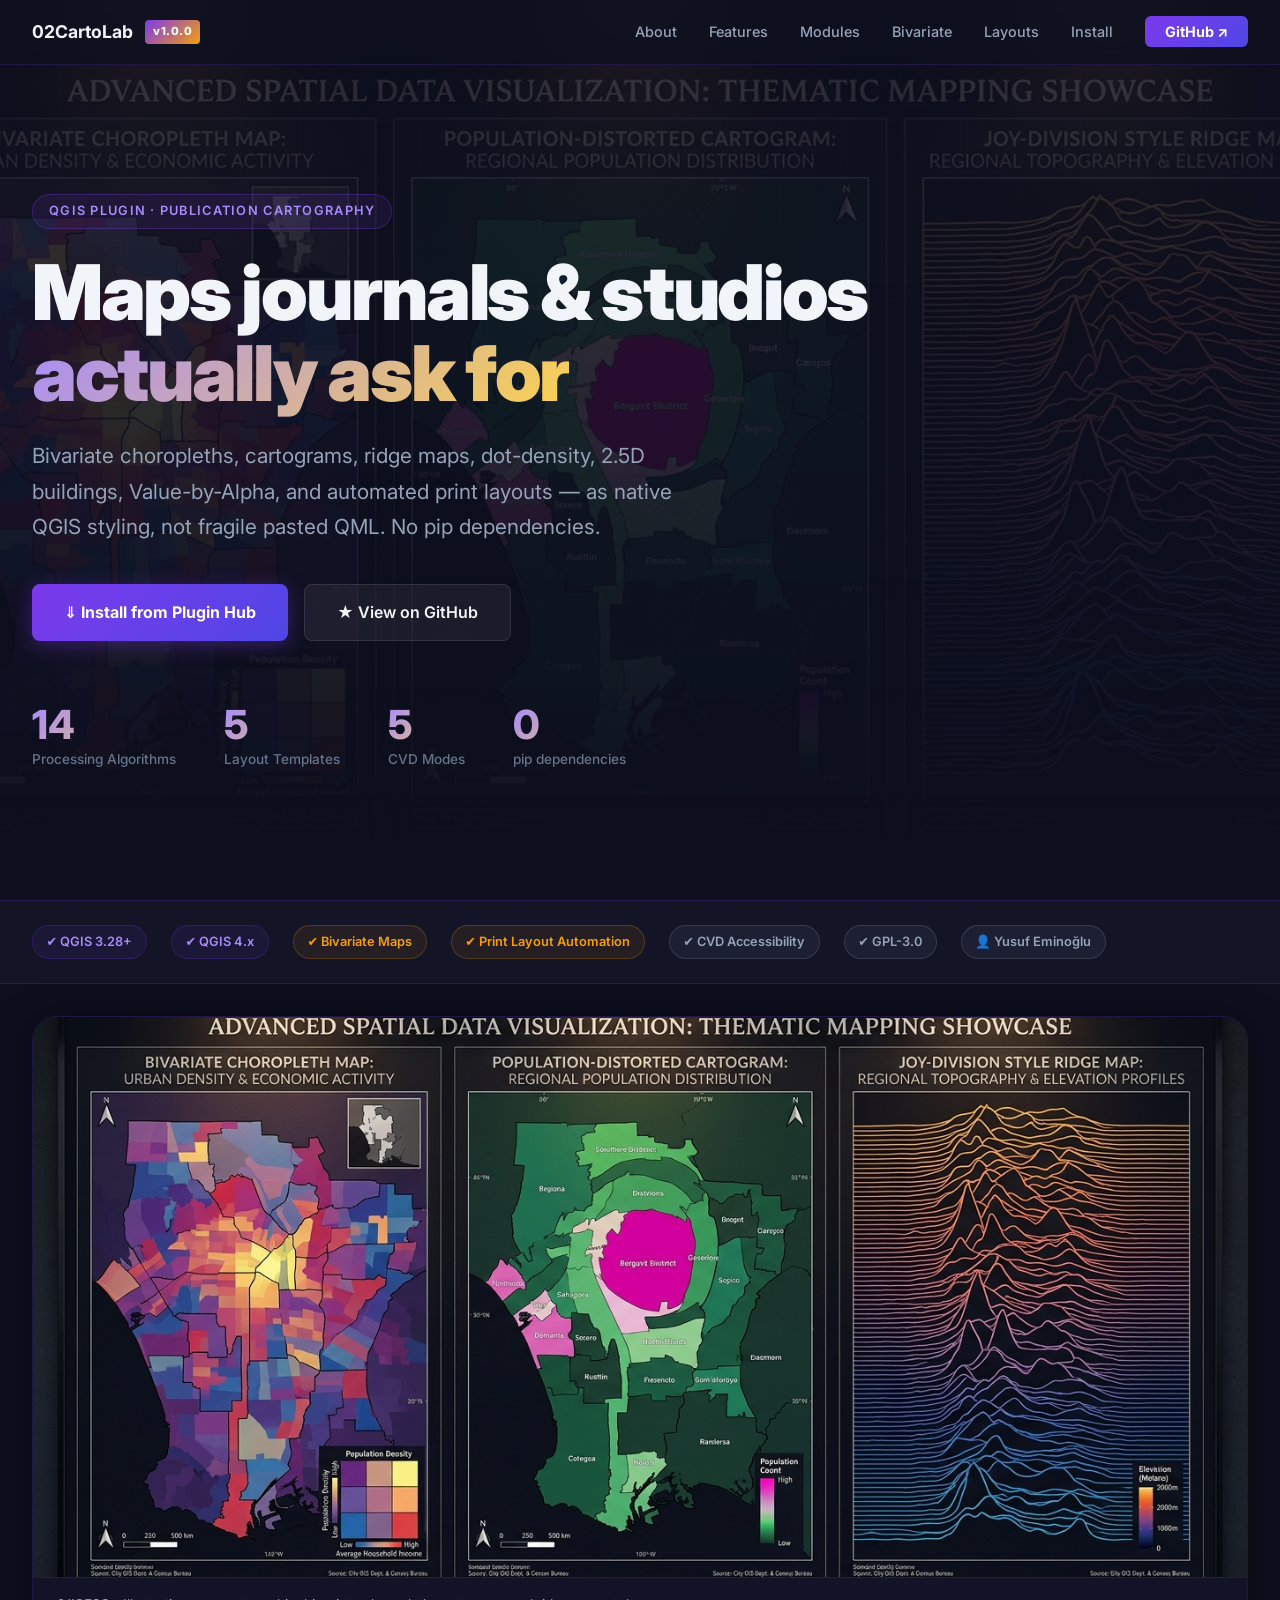
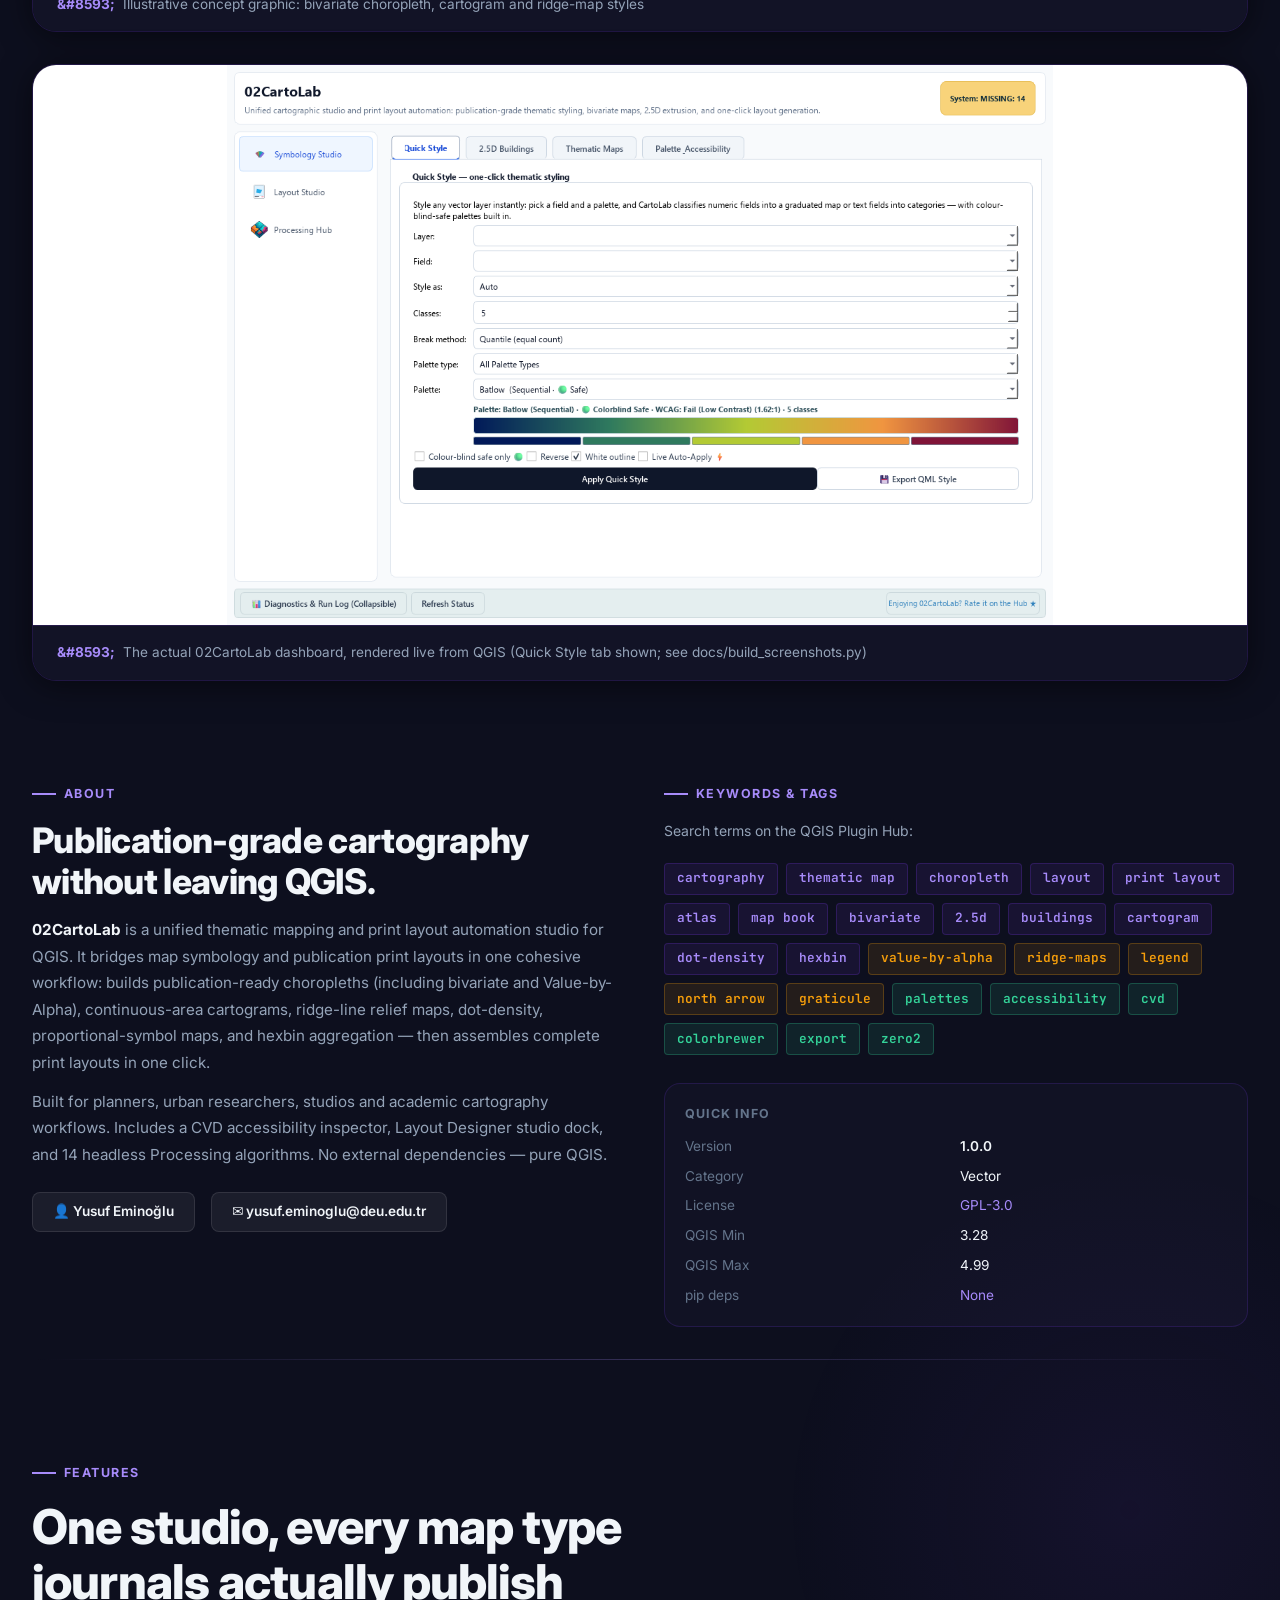
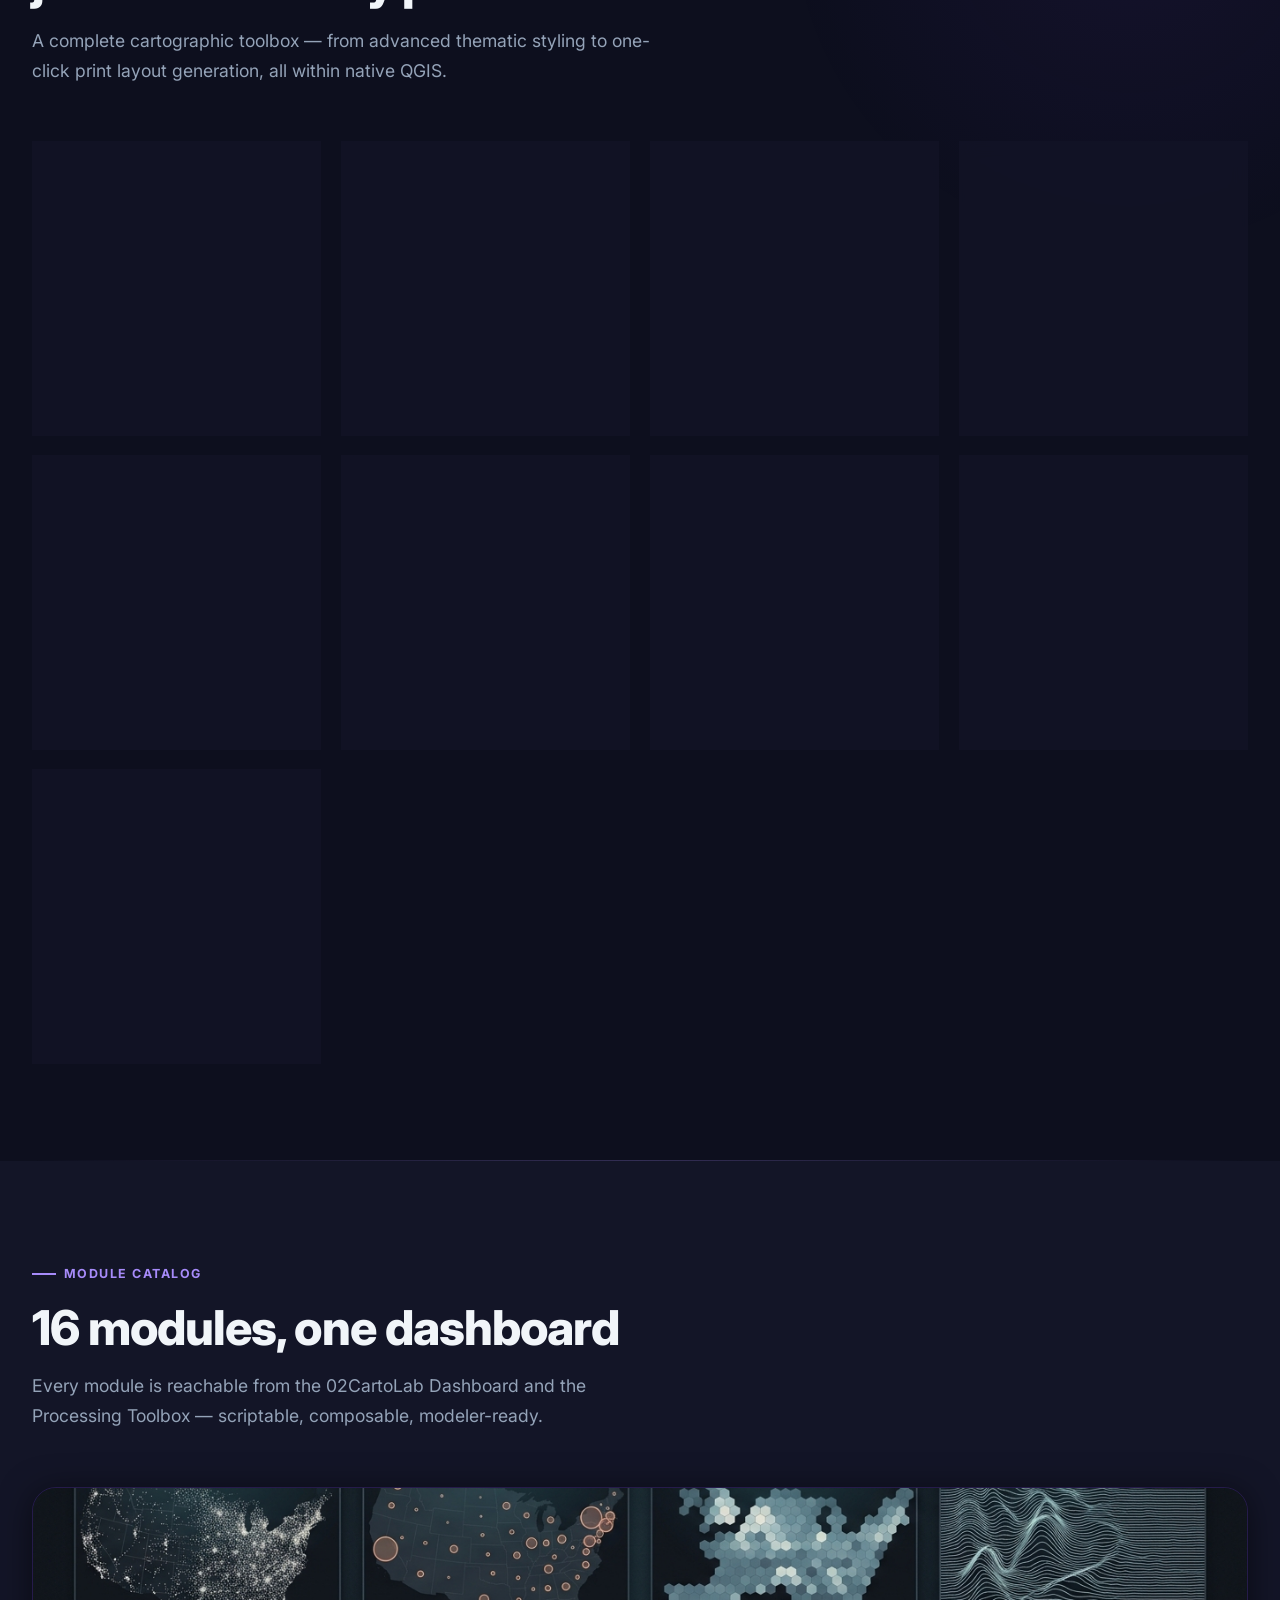
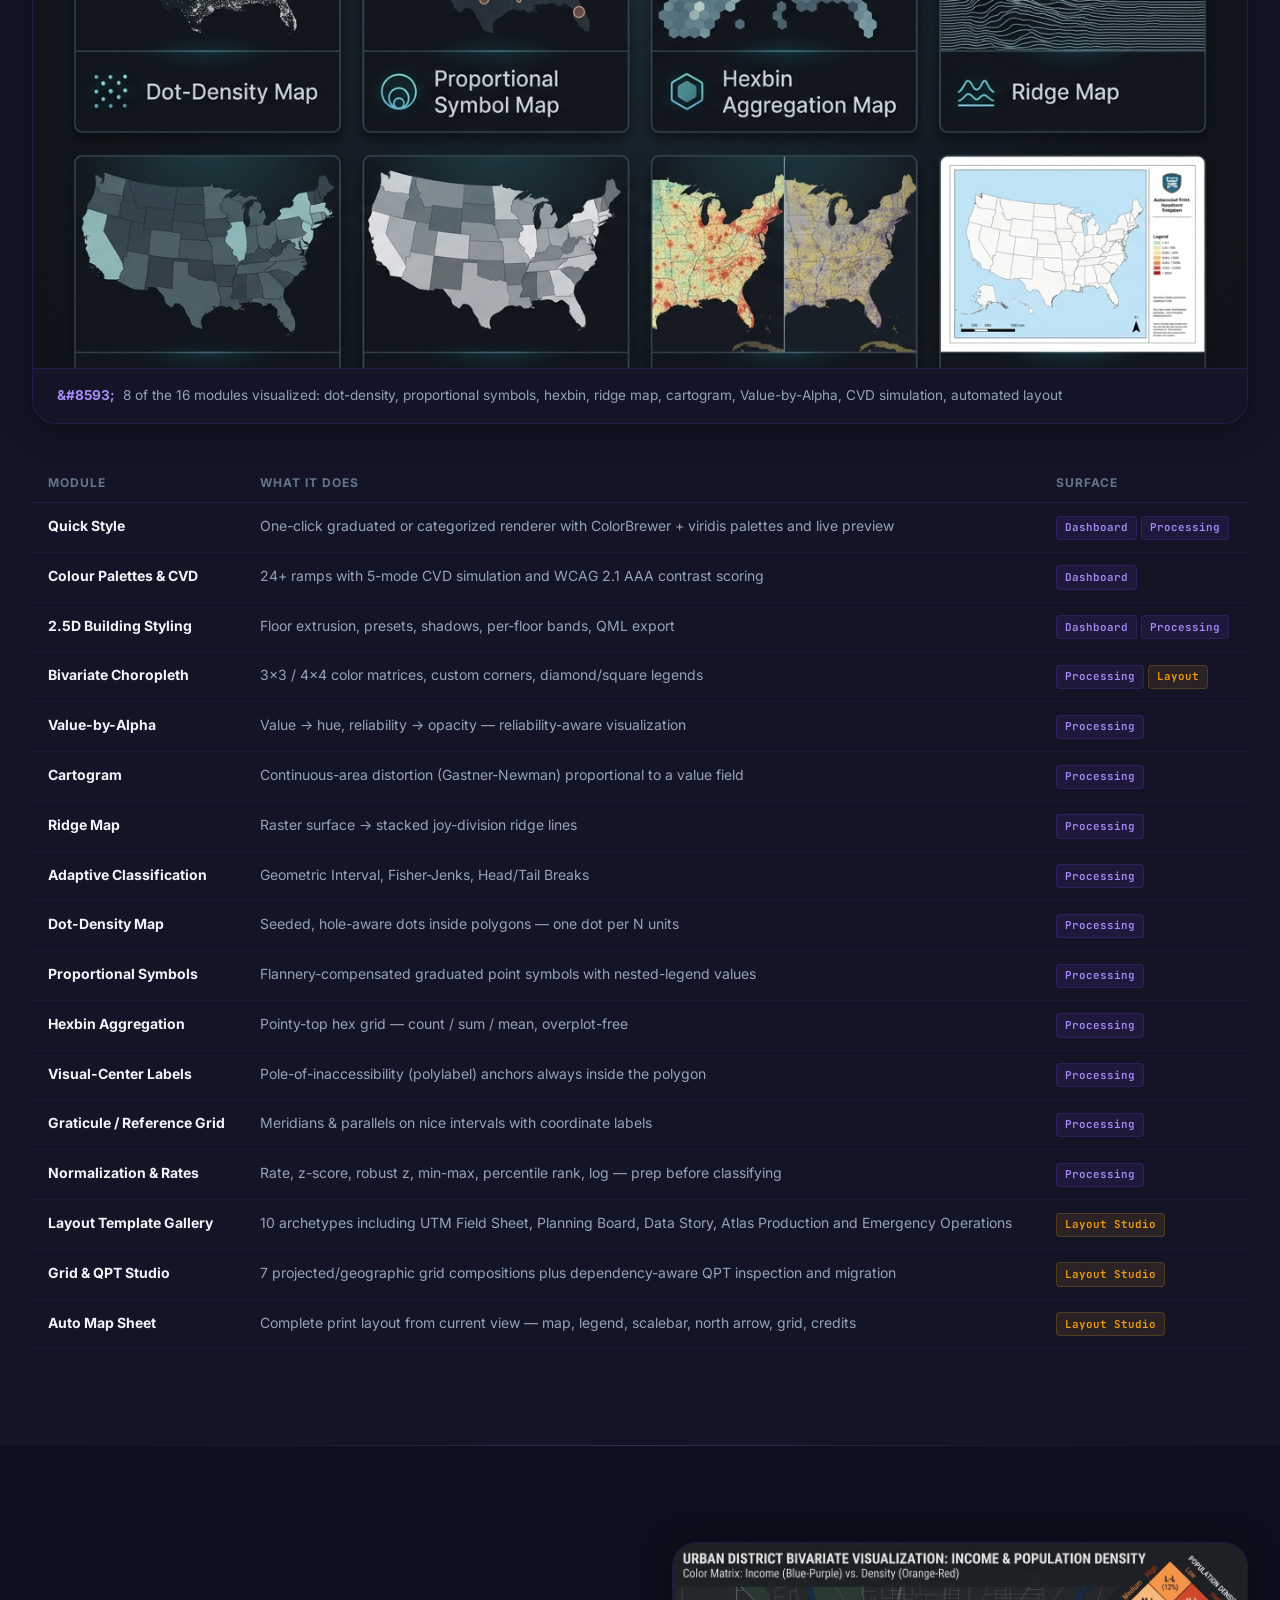
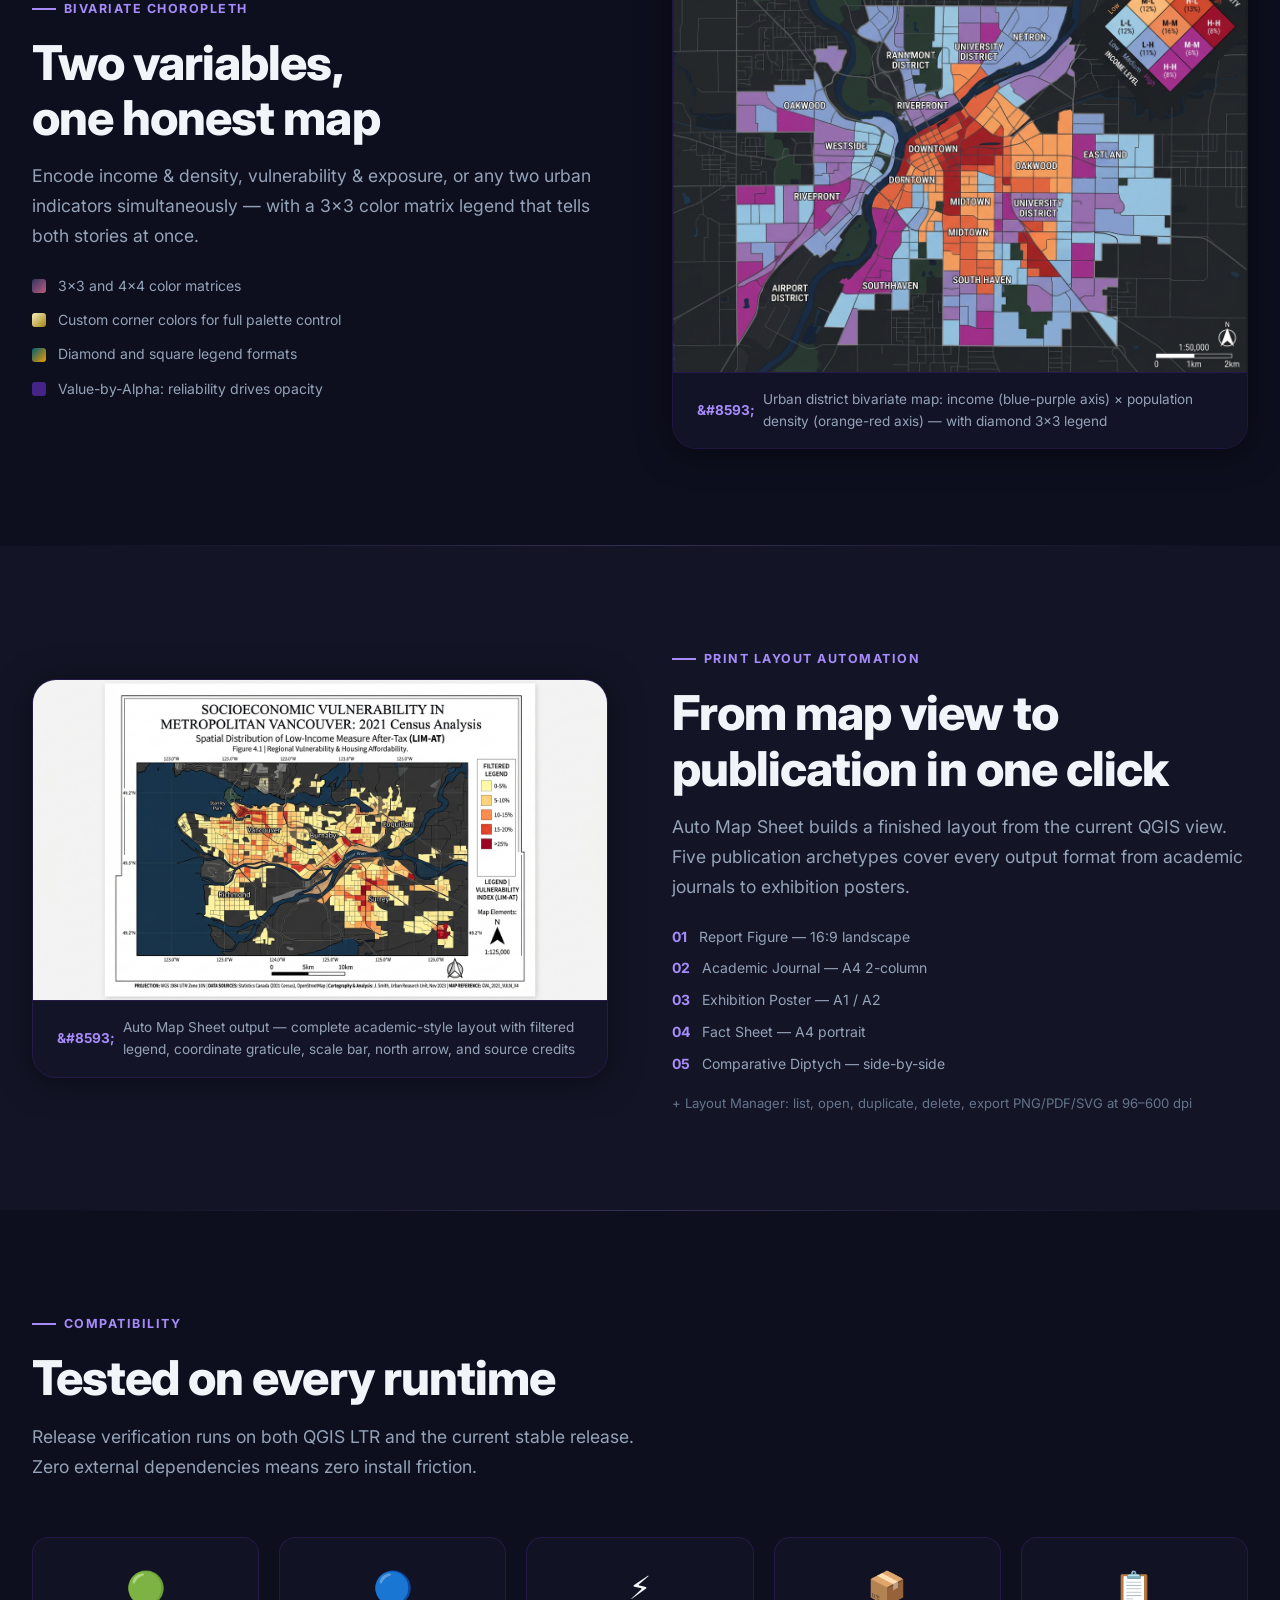
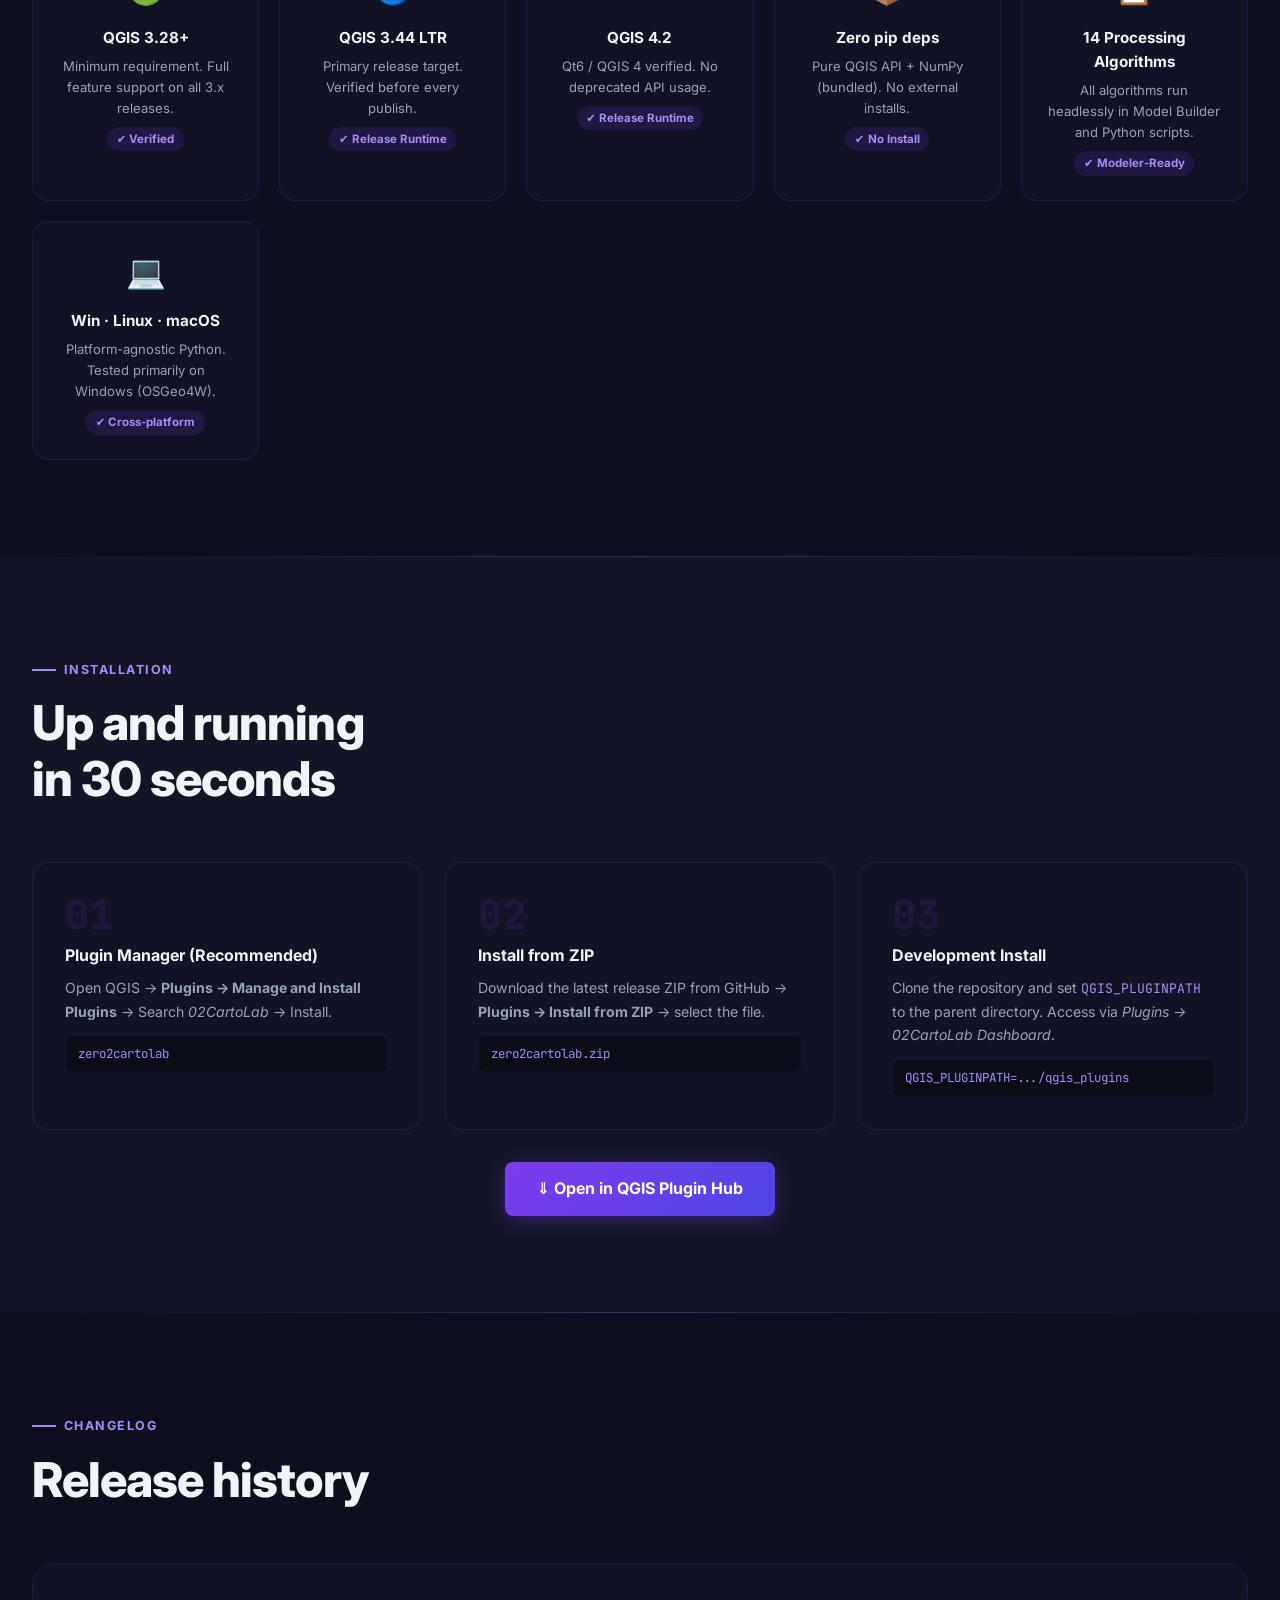
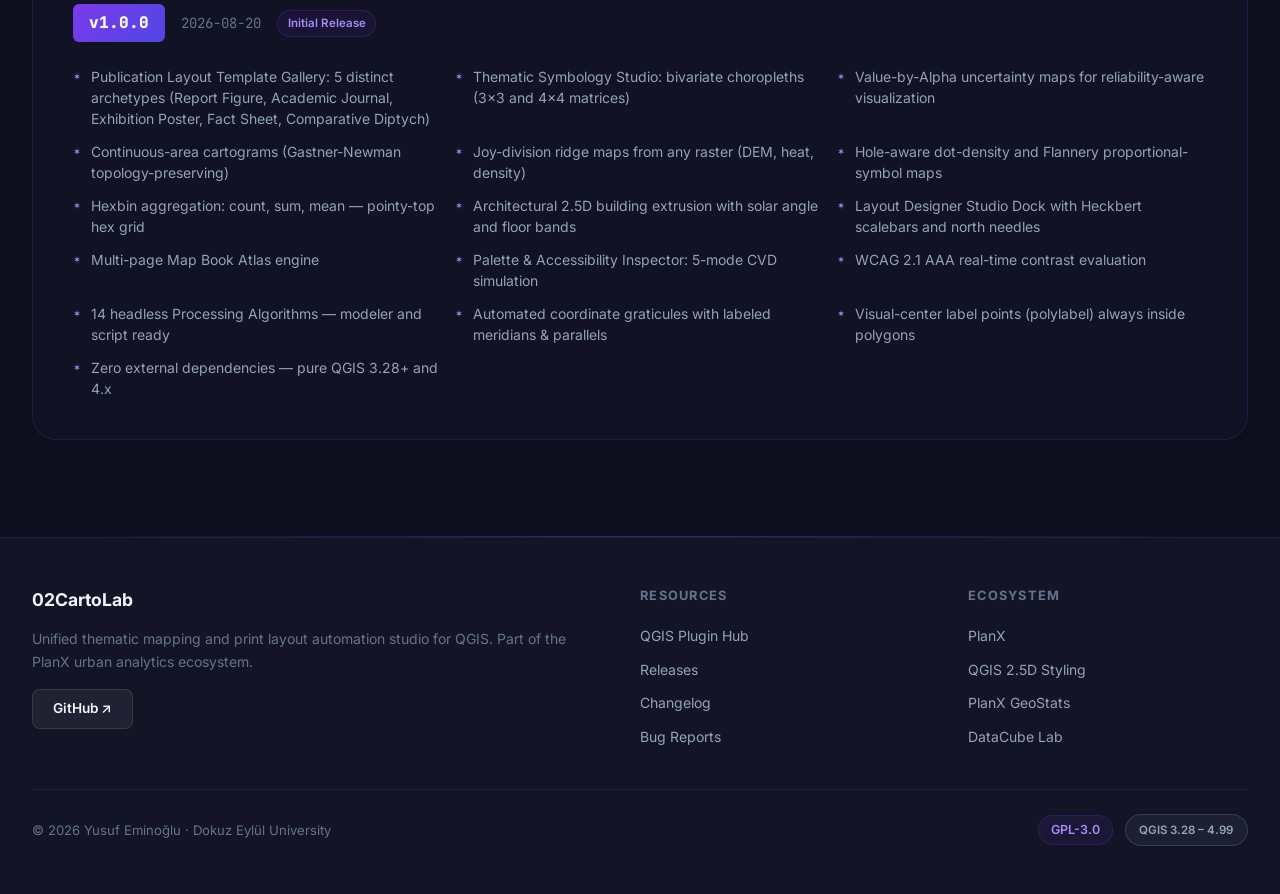
==== commit abedde1c: "Document missing algorithm; add real screenshot; correct AI-image labels CARTOLAB_REFERENCE_MANUAL.h" ====
--- a/docs/index.html
+++ b/docs/index.html
@@ -281,8 +281,14 @@
 <div style="padding:0 2rem;position:relative;z-index:1;">
   <div style="max-width:1280px;margin:2rem auto;">
     <div class="image-full">
-      <img src="assets/hero.jpg" alt="Bivariate choropleth, cartogram and ridge map showcase" style="width:100%;max-height:560px;object-fit:cover;" onerror="this.parentElement.parentElement.style.display='none'" />
-      <div class="image-caption">Three flagship map types side by side: bivariate choropleth (income &times; density), population cartogram, and joy-division ridge map from a single QGIS project</div>
+      <img src="assets/hero.jpg" alt="Illustrative concept: bivariate choropleth, cartogram and ridge map showcase" style="width:100%;max-height:560px;object-fit:cover;" onerror="this.parentElement.parentElement.style.display='none'" />
+      <div class="image-caption">Illustrative concept graphic: bivariate choropleth, cartogram and ridge-map styles</div>
+    </div>
+  </div>
+  <div style="max-width:1280px;margin:1.5rem auto 2rem;">
+    <div class="image-full">
+      <img src="img/real_dashboard.png" alt="The real 02CartoLab Symbology Studio dialog running in QGIS" style="width:100%;max-height:560px;object-fit:contain;background:#fff;" onerror="this.parentElement.parentElement.style.display='none'" />
+      <div class="image-caption">The actual 02CartoLab dashboard, rendered live from QGIS (Quick Style tab shown; see docs/build_screenshots.py)</div>
     </div>
   </div>
 </div>
@@ -431,7 +437,7 @@
     </div>
 
     <div class="image-full" style="margin-bottom:2.5rem;">
-      <img src="assets/modules.jpg" alt="02CartoLab module showcase grid" style="width:100%;max-height:480px;object-fit:cover;" onerror="this.parentElement.style.display='none'" />
+      <img src="assets/modules.jpg" alt="Illustrative concept: 02CartoLab module showcase grid" style="width:100%;max-height:480px;object-fit:cover;" onerror="this.parentElement.style.display='none'" />
       <div class="image-caption">8 of the 16 modules visualized: dot-density, proportional symbols, hexbin, ridge map, cartogram, Value-by-Alpha, CVD simulation, automated layout</div>
     </div>
 
@@ -498,7 +504,7 @@
         </div>
       </div>
       <div class="image-full">
-        <img src="assets/bivariate.jpg" alt="Bivariate choropleth map with 3x3 color matrix legend" onerror="this.parentElement.style.display='none'" />
+        <img src="assets/bivariate.jpg" alt="Illustrative concept: bivariate choropleth map with 3x3 color matrix legend" onerror="this.parentElement.style.display='none'" />
         <div class="image-caption">Urban district bivariate map: income (blue-purple axis) &times; population density (orange-red axis) &mdash; with diamond 3&times;3 legend</div>
       </div>
     </div>
@@ -525,7 +531,7 @@
         </div>
       </div>
       <div class="image-full">
-        <img src="assets/layout.jpg" alt="Publication-ready print layout with legend, scale bar, north arrow" onerror="this.parentElement.style.display='none'" />
+        <img src="assets/layout.jpg" alt="Illustrative concept: publication-ready print layout with legend, scale bar, north arrow" onerror="this.parentElement.style.display='none'" />
         <div class="image-caption">Auto Map Sheet output &mdash; complete academic-style layout with filtered legend, coordinate graticule, scale bar, north arrow, and source credits</div>
       </div>
     </div>
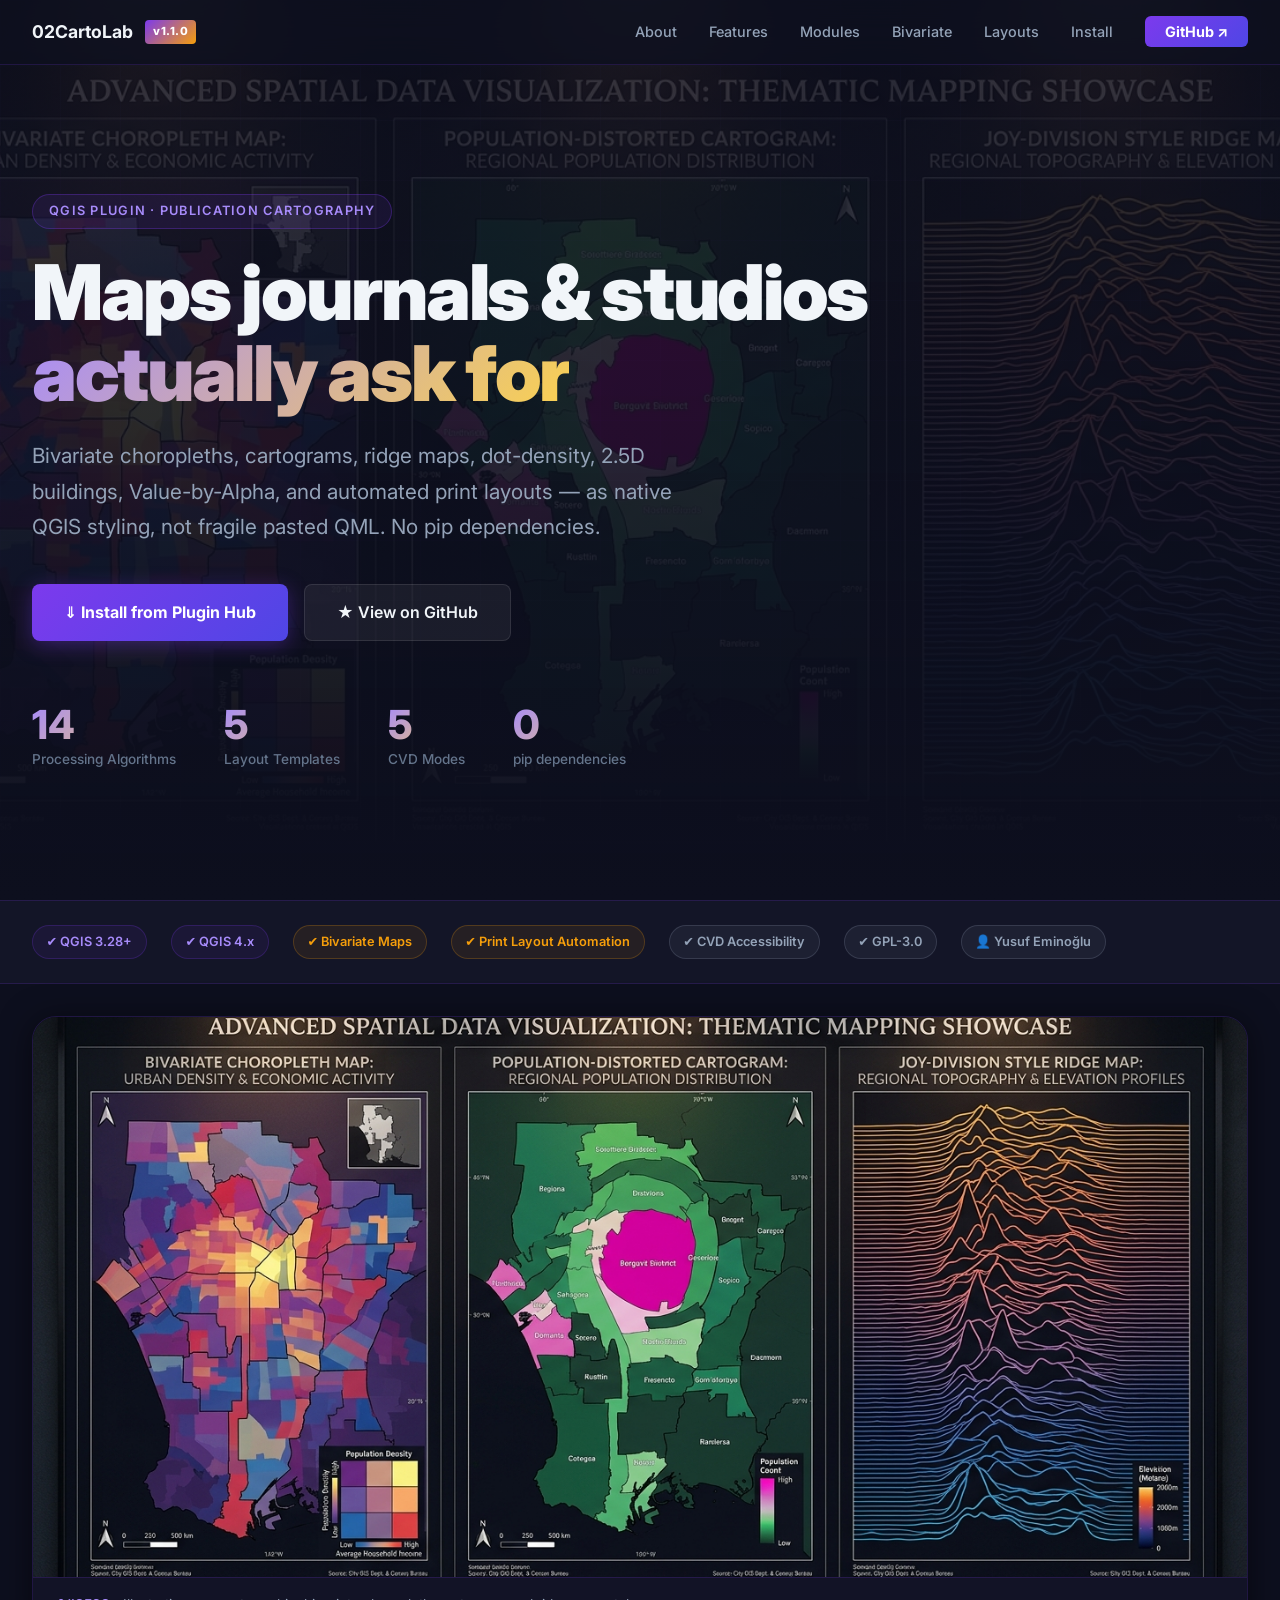
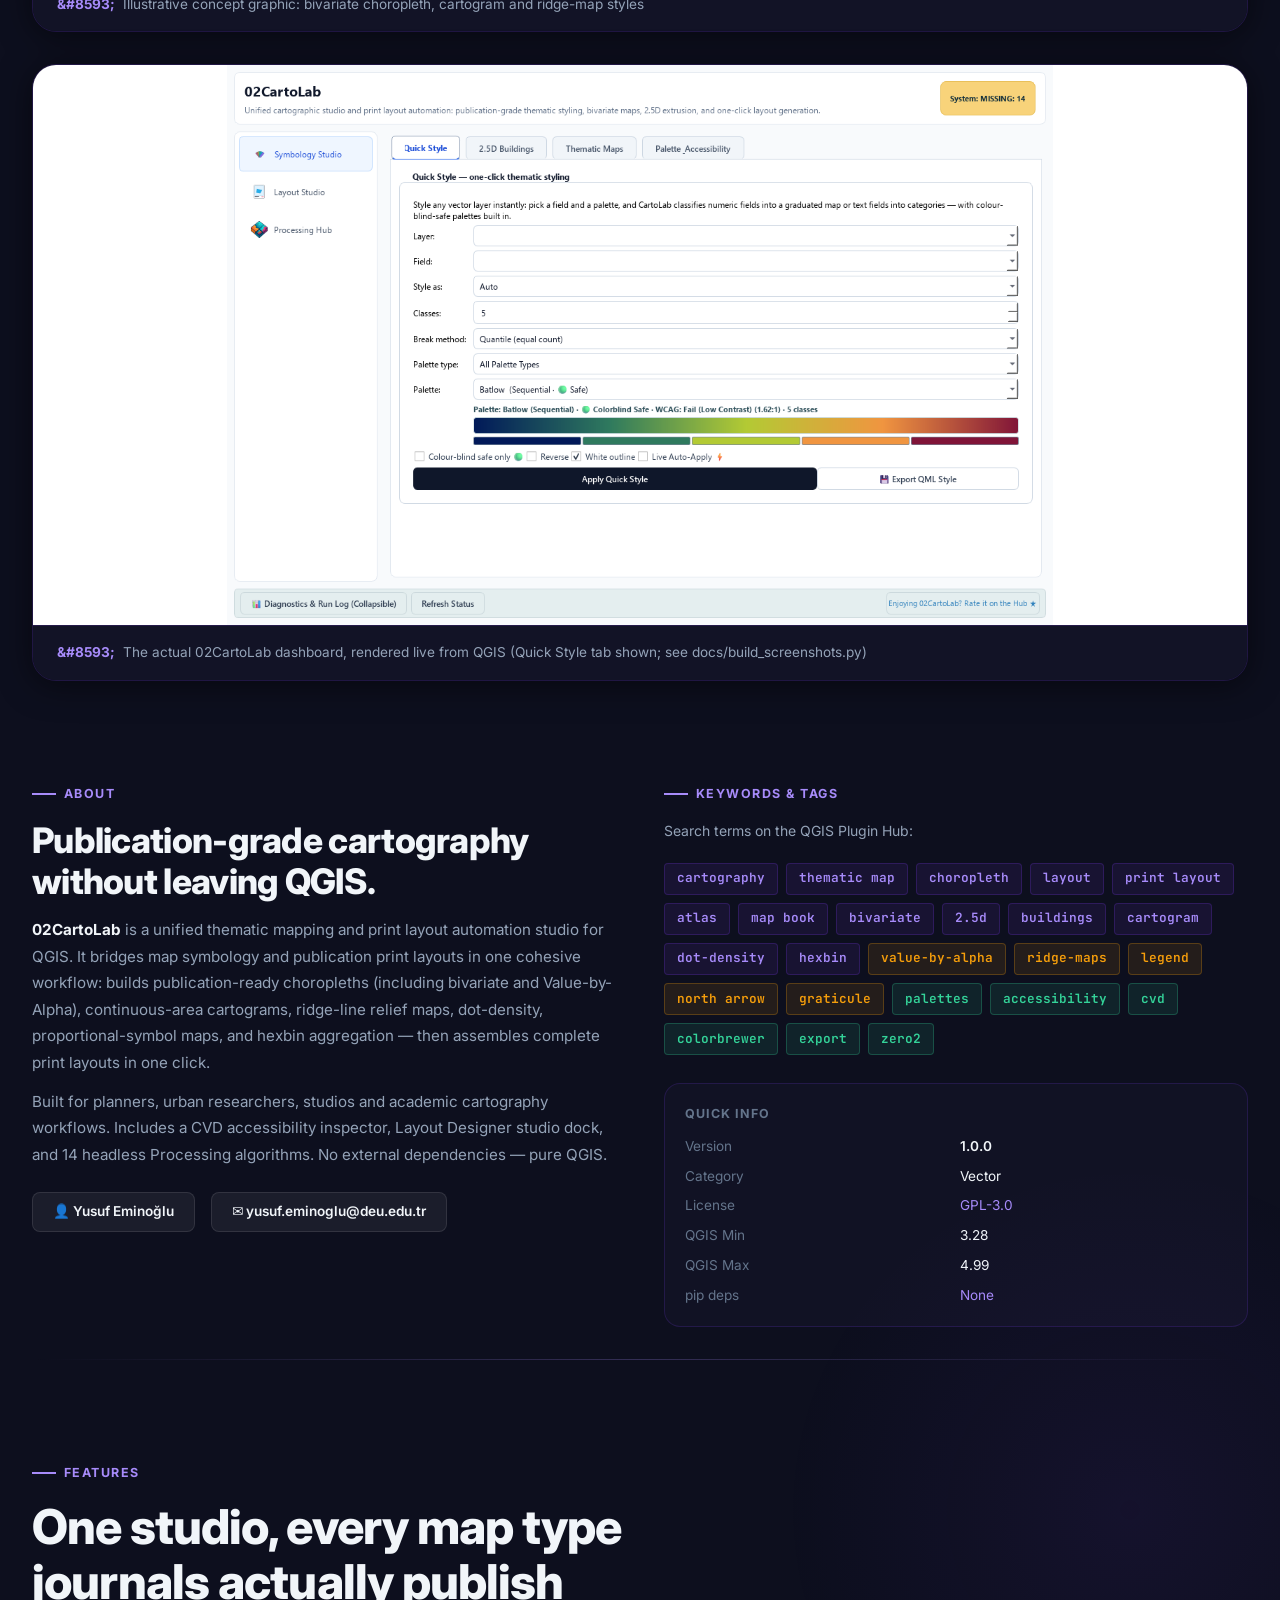
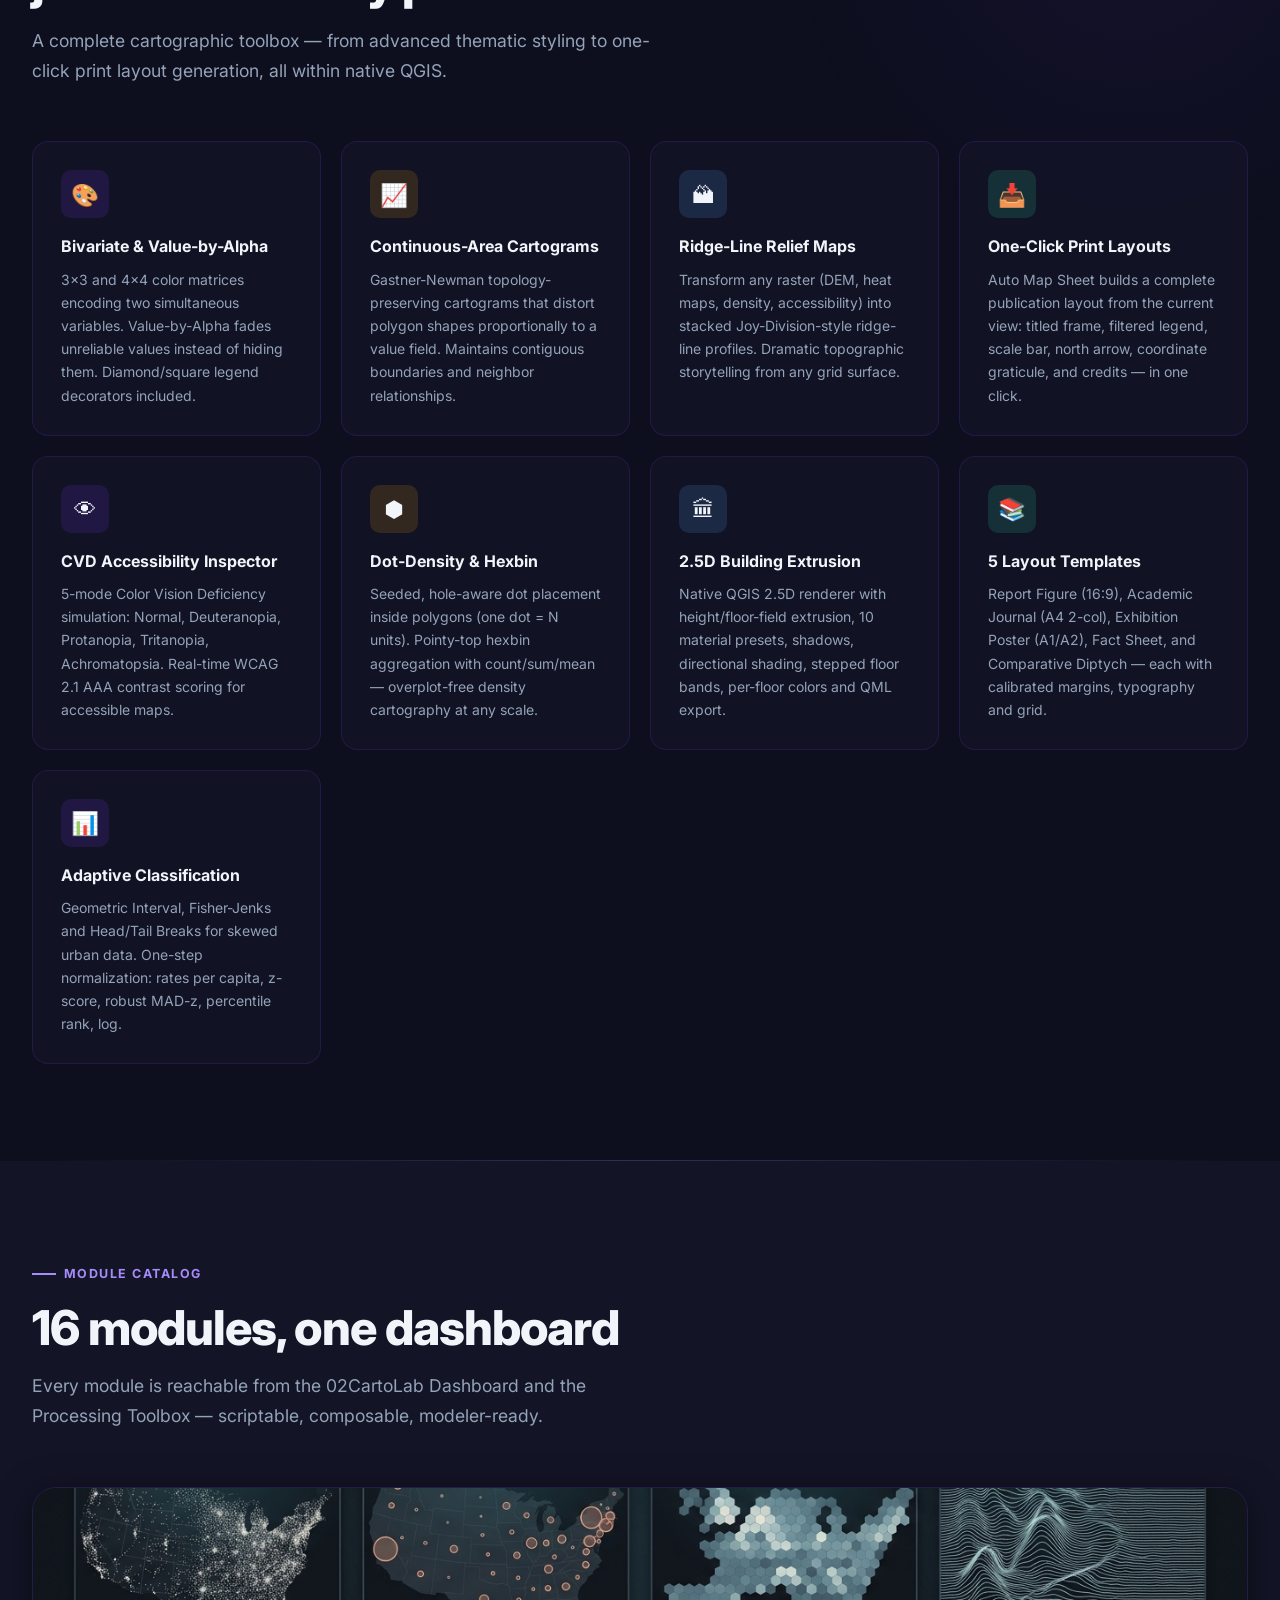
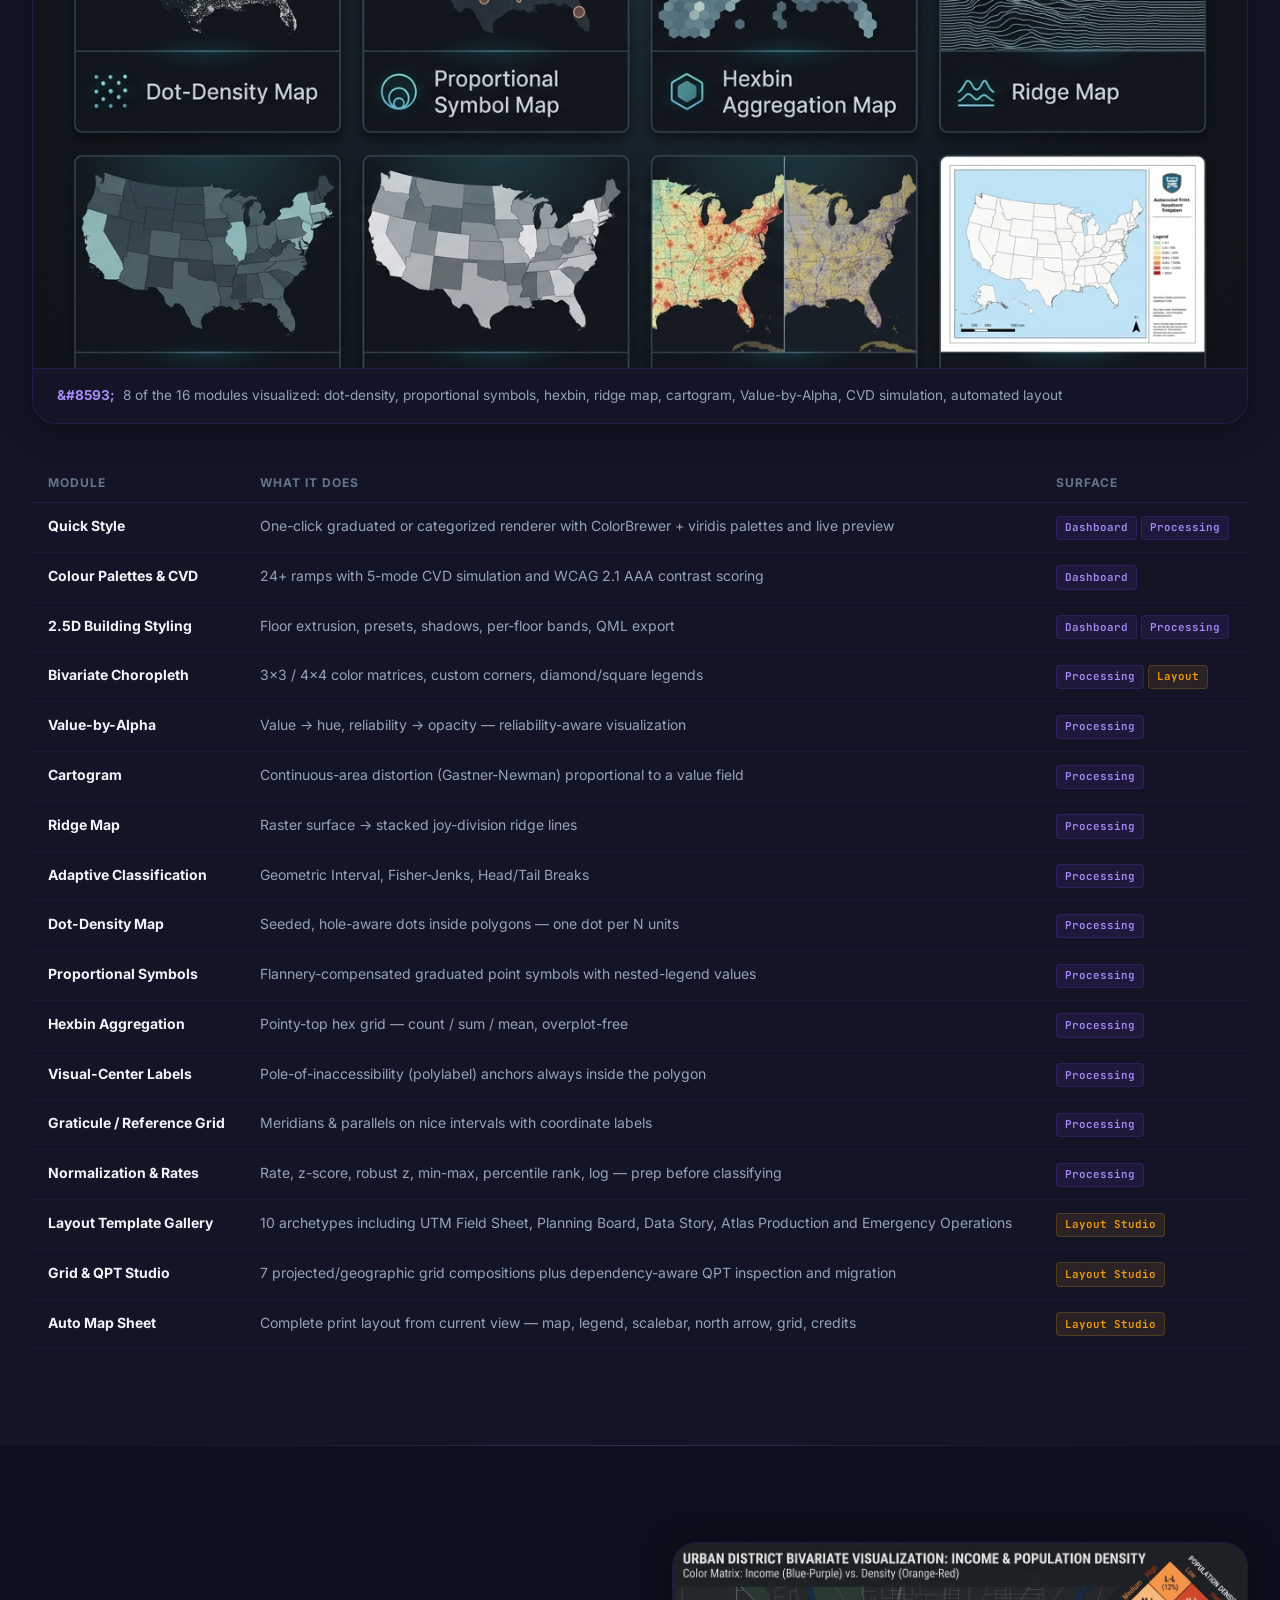
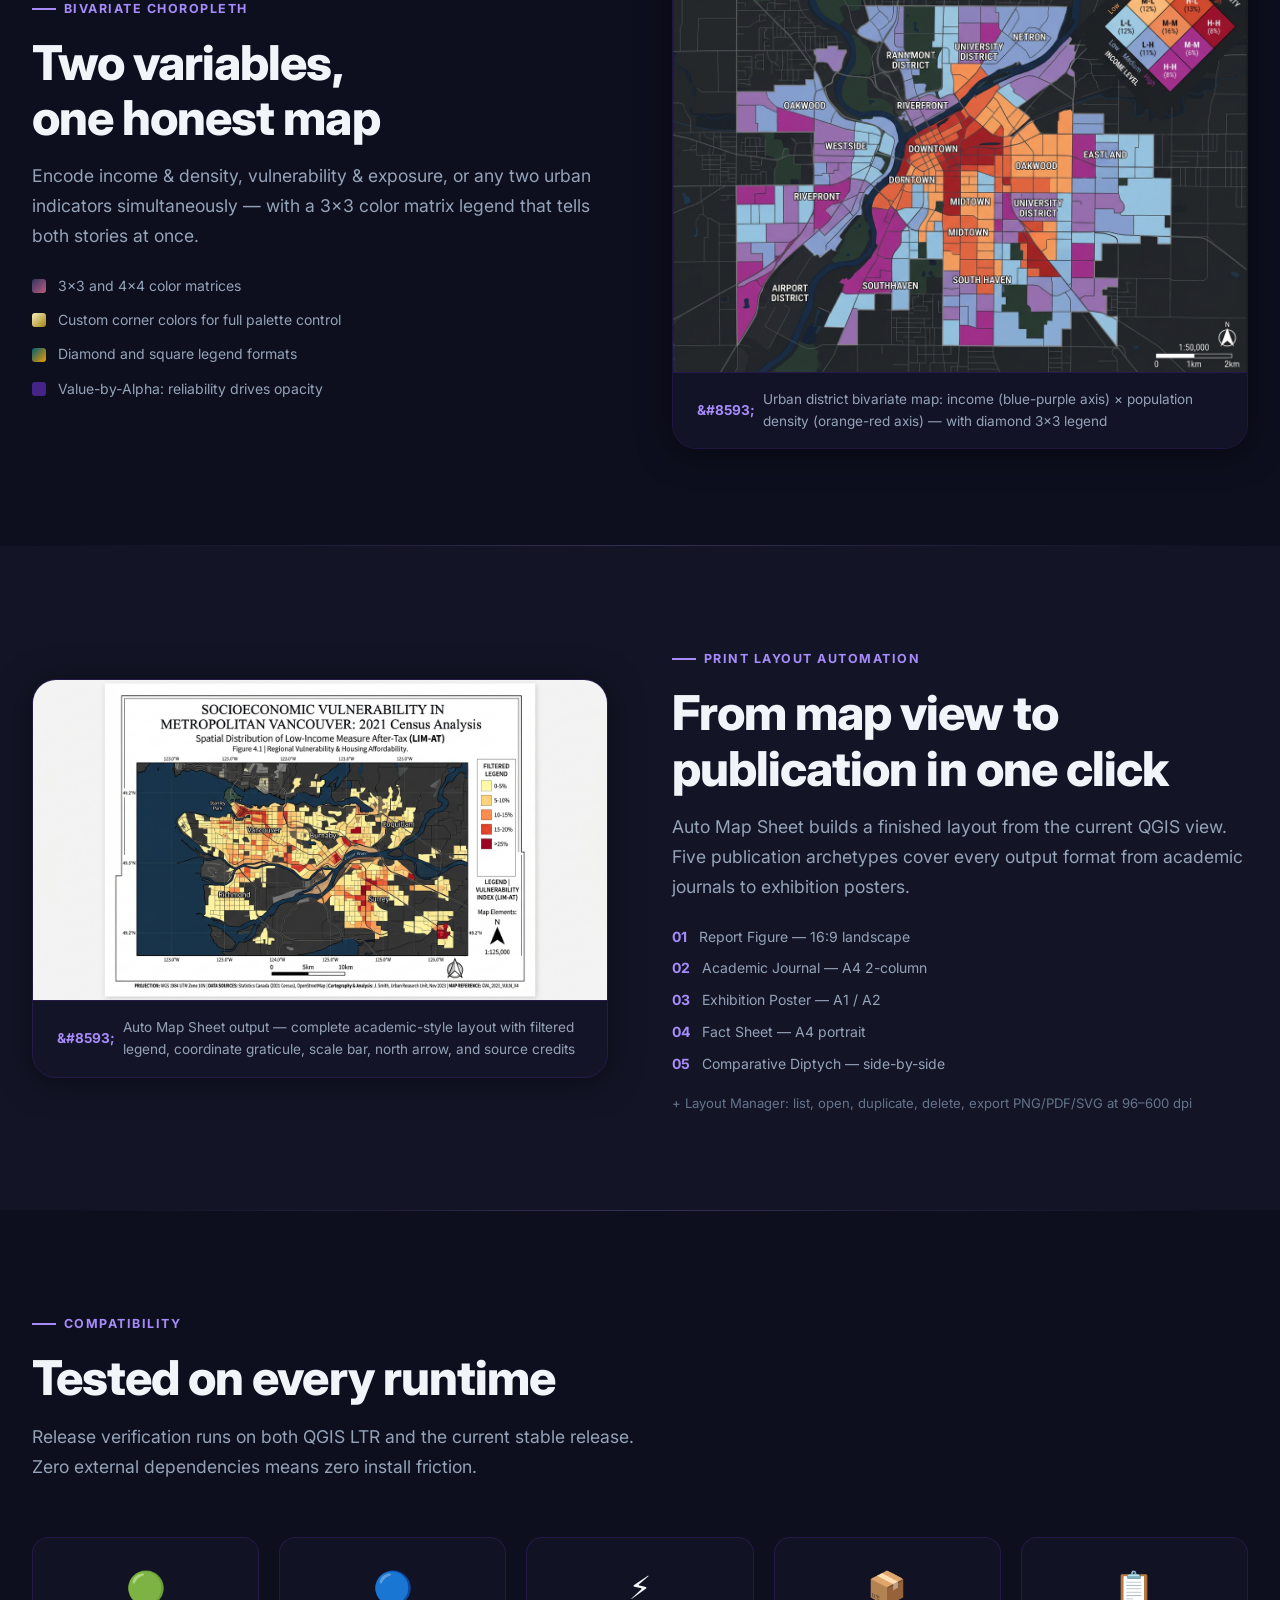
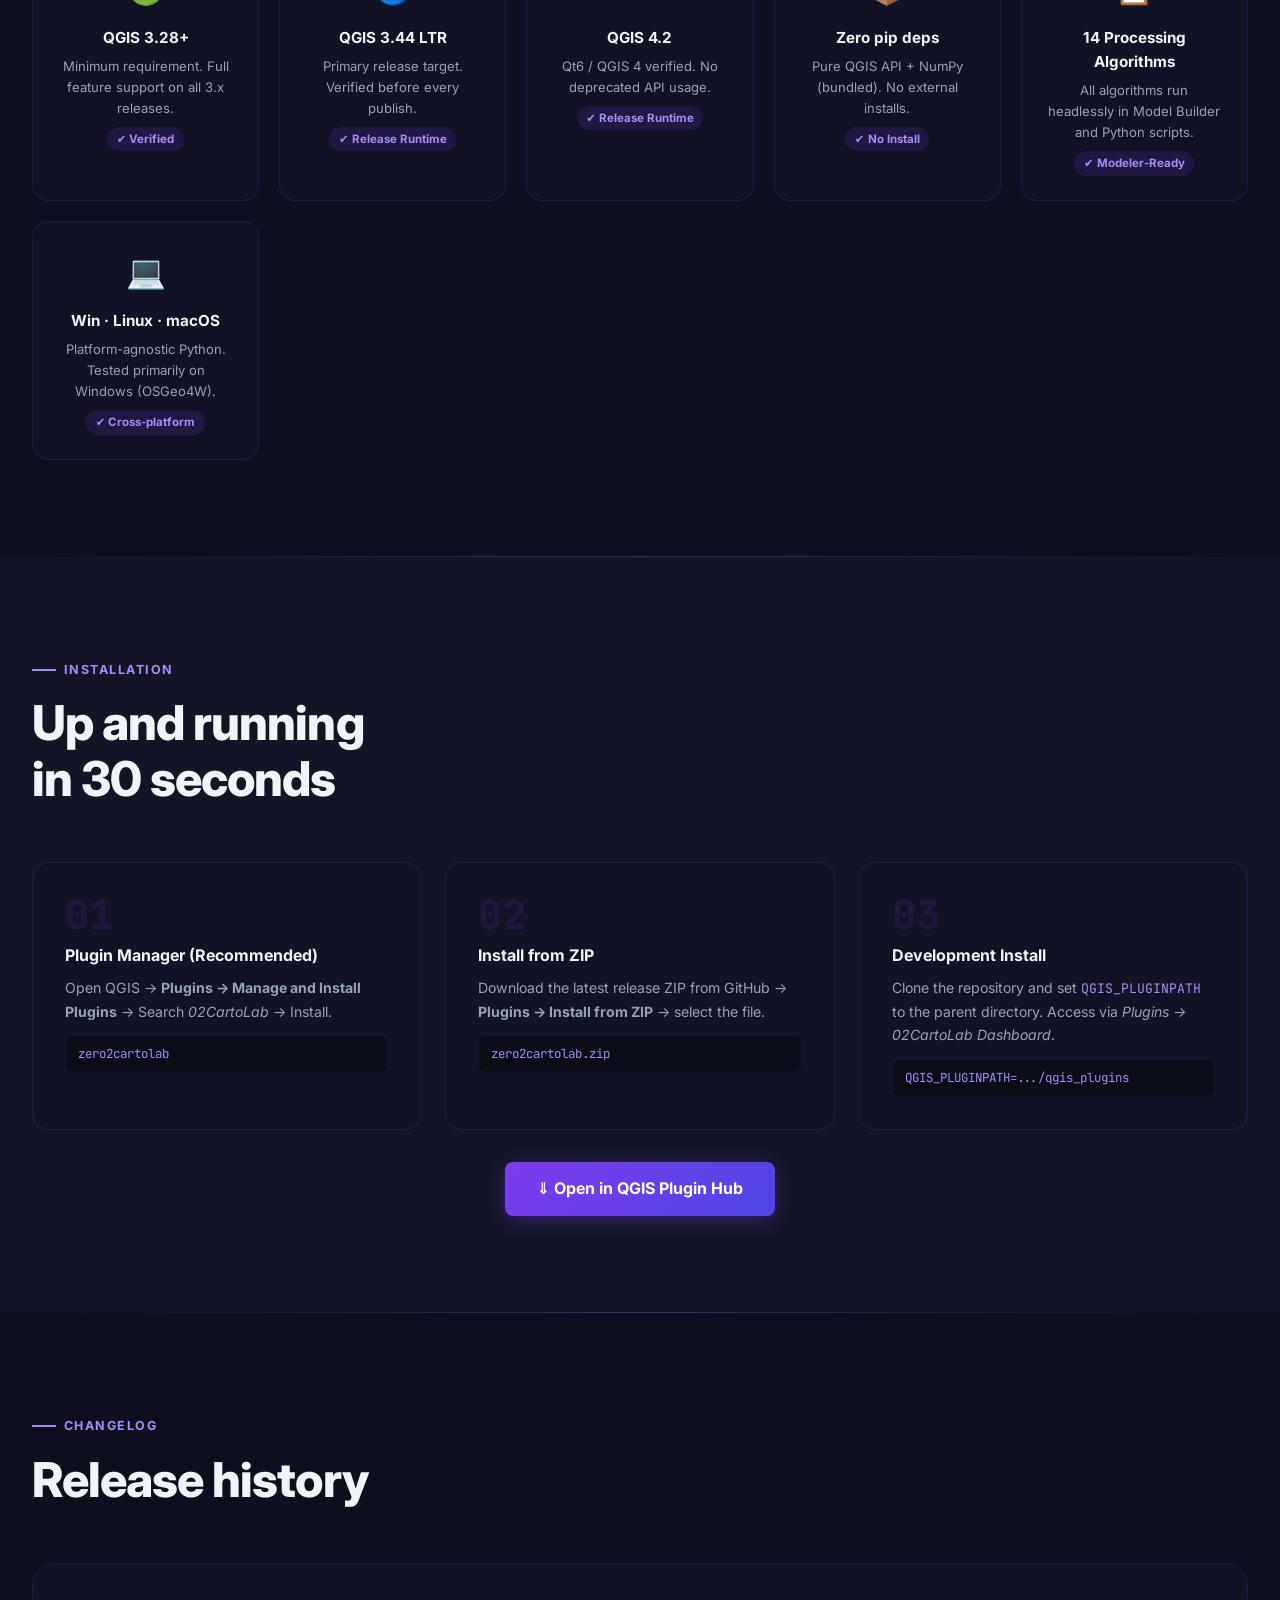
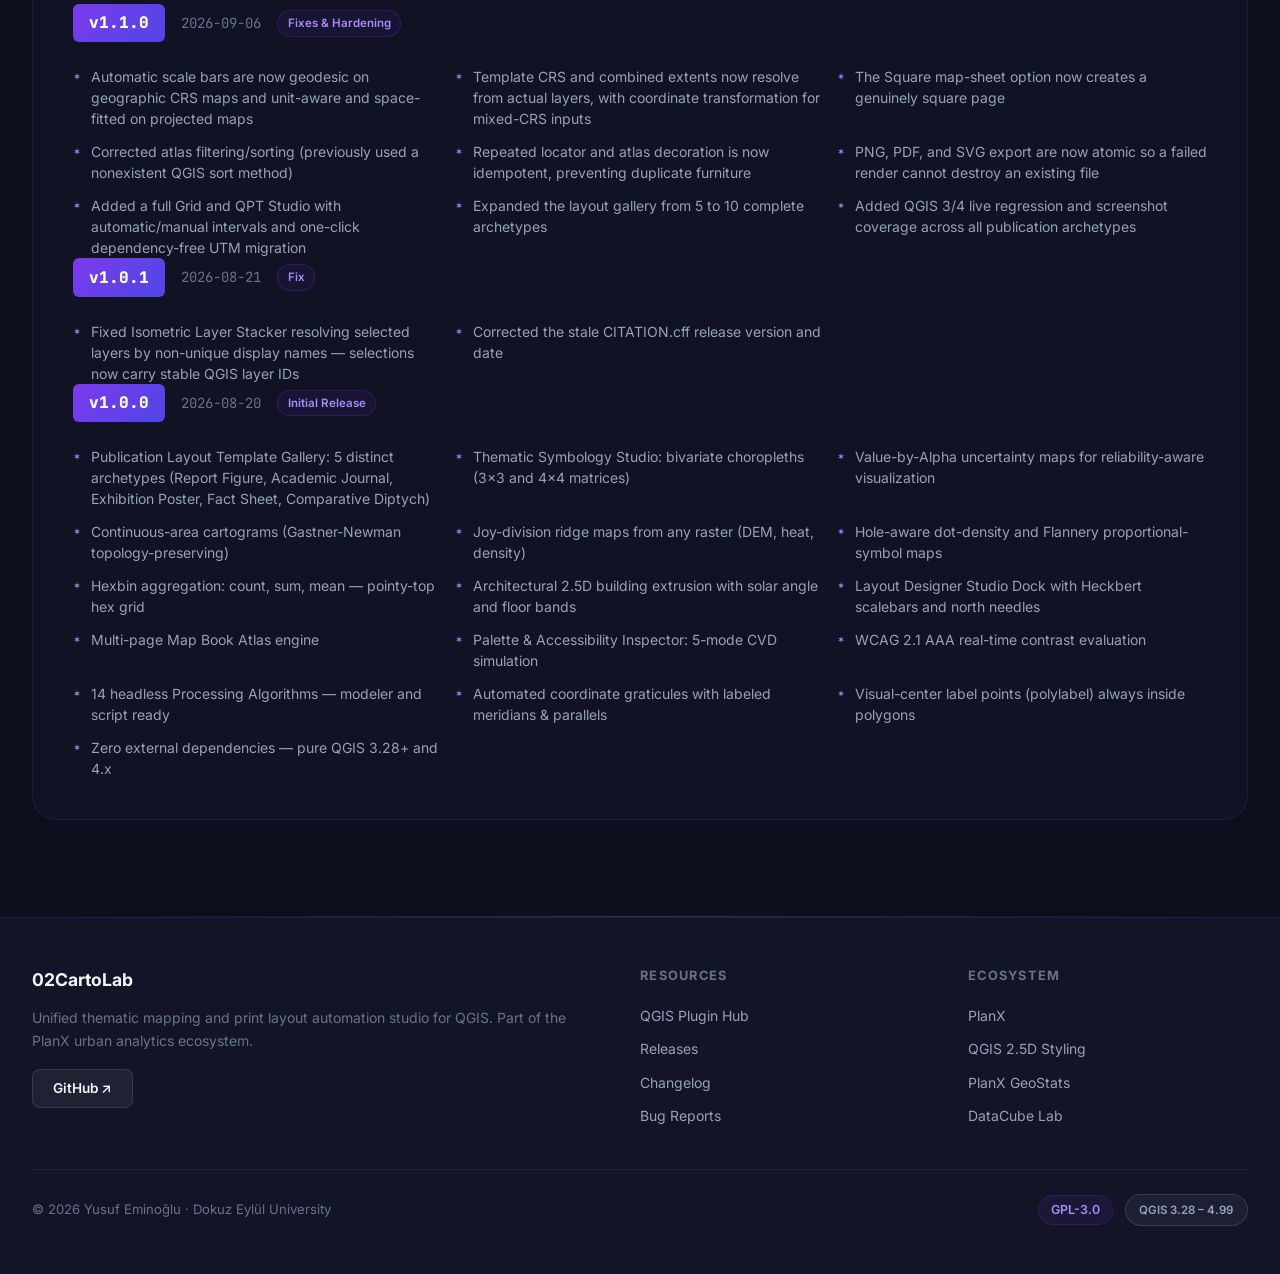
==== commit c20cf454: "Fix stale v1.0.0 manual/site version, algo count, and missing changelog entries" ====
--- a/docs/index.html
+++ b/docs/index.html
@@ -221,7 +221,7 @@
   <div class="nav-inner">
     <div class="nav-logo">
       <span>02CartoLab</span>
-      <span class="logo-badge">v1.0.0</span>
+      <span class="logo-badge">v1.1.0</span>
     </div>
     <ul class="nav-links">
       <li><a href="#about">About</a></li>
@@ -605,6 +605,31 @@
     </div>
     <div class="changelog-wrapper">
       <div class="changelog-version">
+        <span class="version-badge">v1.1.0</span>
+        <span class="version-date">2026-09-06</span>
+        <span class="badge" style="font-size:0.72rem;padding:0.2rem 0.6rem;">Fixes &amp; Hardening</span>
+      </div>
+      <div class="changelog-entries">
+        <div class="changelog-entry">Automatic scale bars are now geodesic on geographic CRS maps and unit-aware and space-fitted on projected maps</div>
+        <div class="changelog-entry">Template CRS and combined extents now resolve from actual layers, with coordinate transformation for mixed-CRS inputs</div>
+        <div class="changelog-entry">The Square map-sheet option now creates a genuinely square page</div>
+        <div class="changelog-entry">Corrected atlas filtering/sorting (previously used a nonexistent QGIS sort method)</div>
+        <div class="changelog-entry">Repeated locator and atlas decoration is now idempotent, preventing duplicate furniture</div>
+        <div class="changelog-entry">PNG, PDF, and SVG export are now atomic so a failed render cannot destroy an existing file</div>
+        <div class="changelog-entry">Added a full Grid and QPT Studio with automatic/manual intervals and one-click dependency-free UTM migration</div>
+        <div class="changelog-entry">Expanded the layout gallery from 5 to 10 complete archetypes</div>
+        <div class="changelog-entry">Added QGIS 3/4 live regression and screenshot coverage across all publication archetypes</div>
+      </div>
+      <div class="changelog-version">
+        <span class="version-badge">v1.0.1</span>
+        <span class="version-date">2026-08-21</span>
+        <span class="badge" style="font-size:0.72rem;padding:0.2rem 0.6rem;">Fix</span>
+      </div>
+      <div class="changelog-entries">
+        <div class="changelog-entry">Fixed Isometric Layer Stacker resolving selected layers by non-unique display names &mdash; selections now carry stable QGIS layer IDs</div>
+        <div class="changelog-entry">Corrected the stale CITATION.cff release version and date</div>
+      </div>
+      <div class="changelog-version">
         <span class="version-badge">v1.0.0</span>
         <span class="version-date">2026-08-20</span>
         <span class="badge" style="font-size:0.72rem;padding:0.2rem 0.6rem;">Initial Release</span>
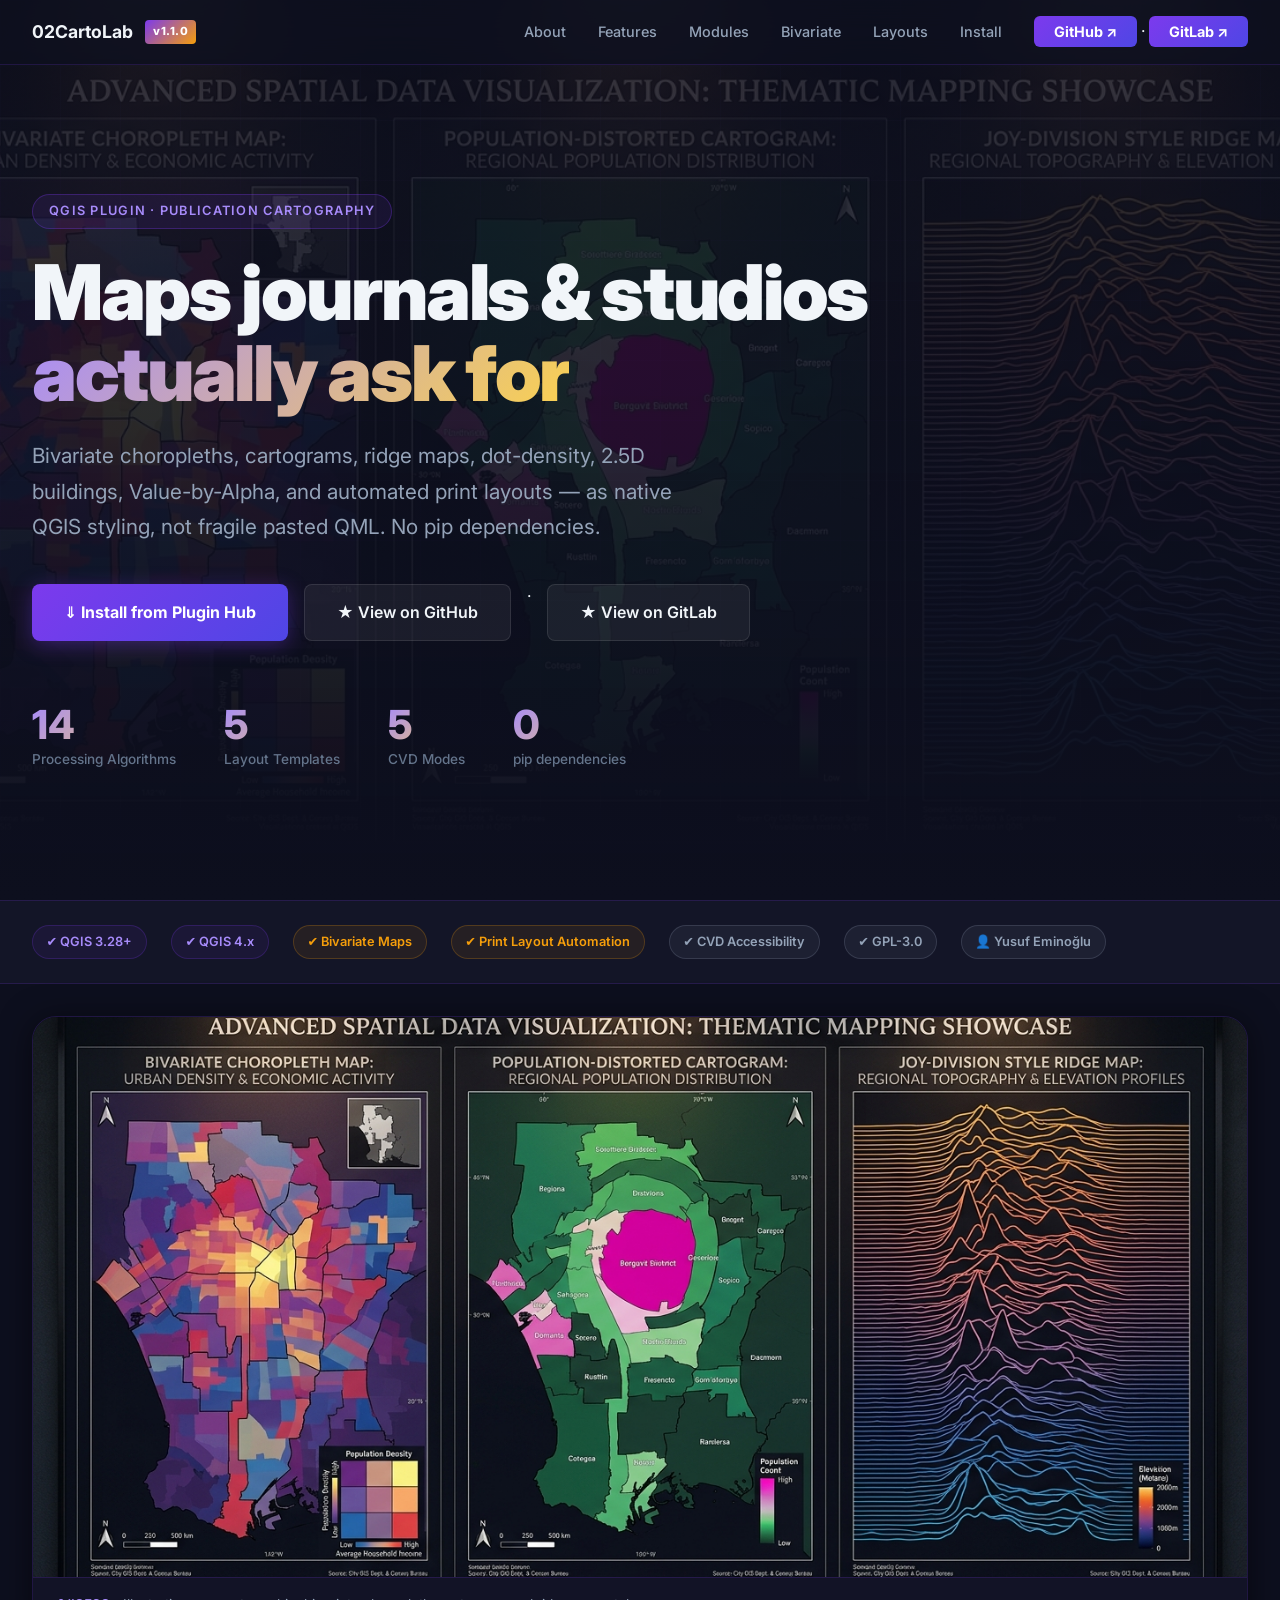
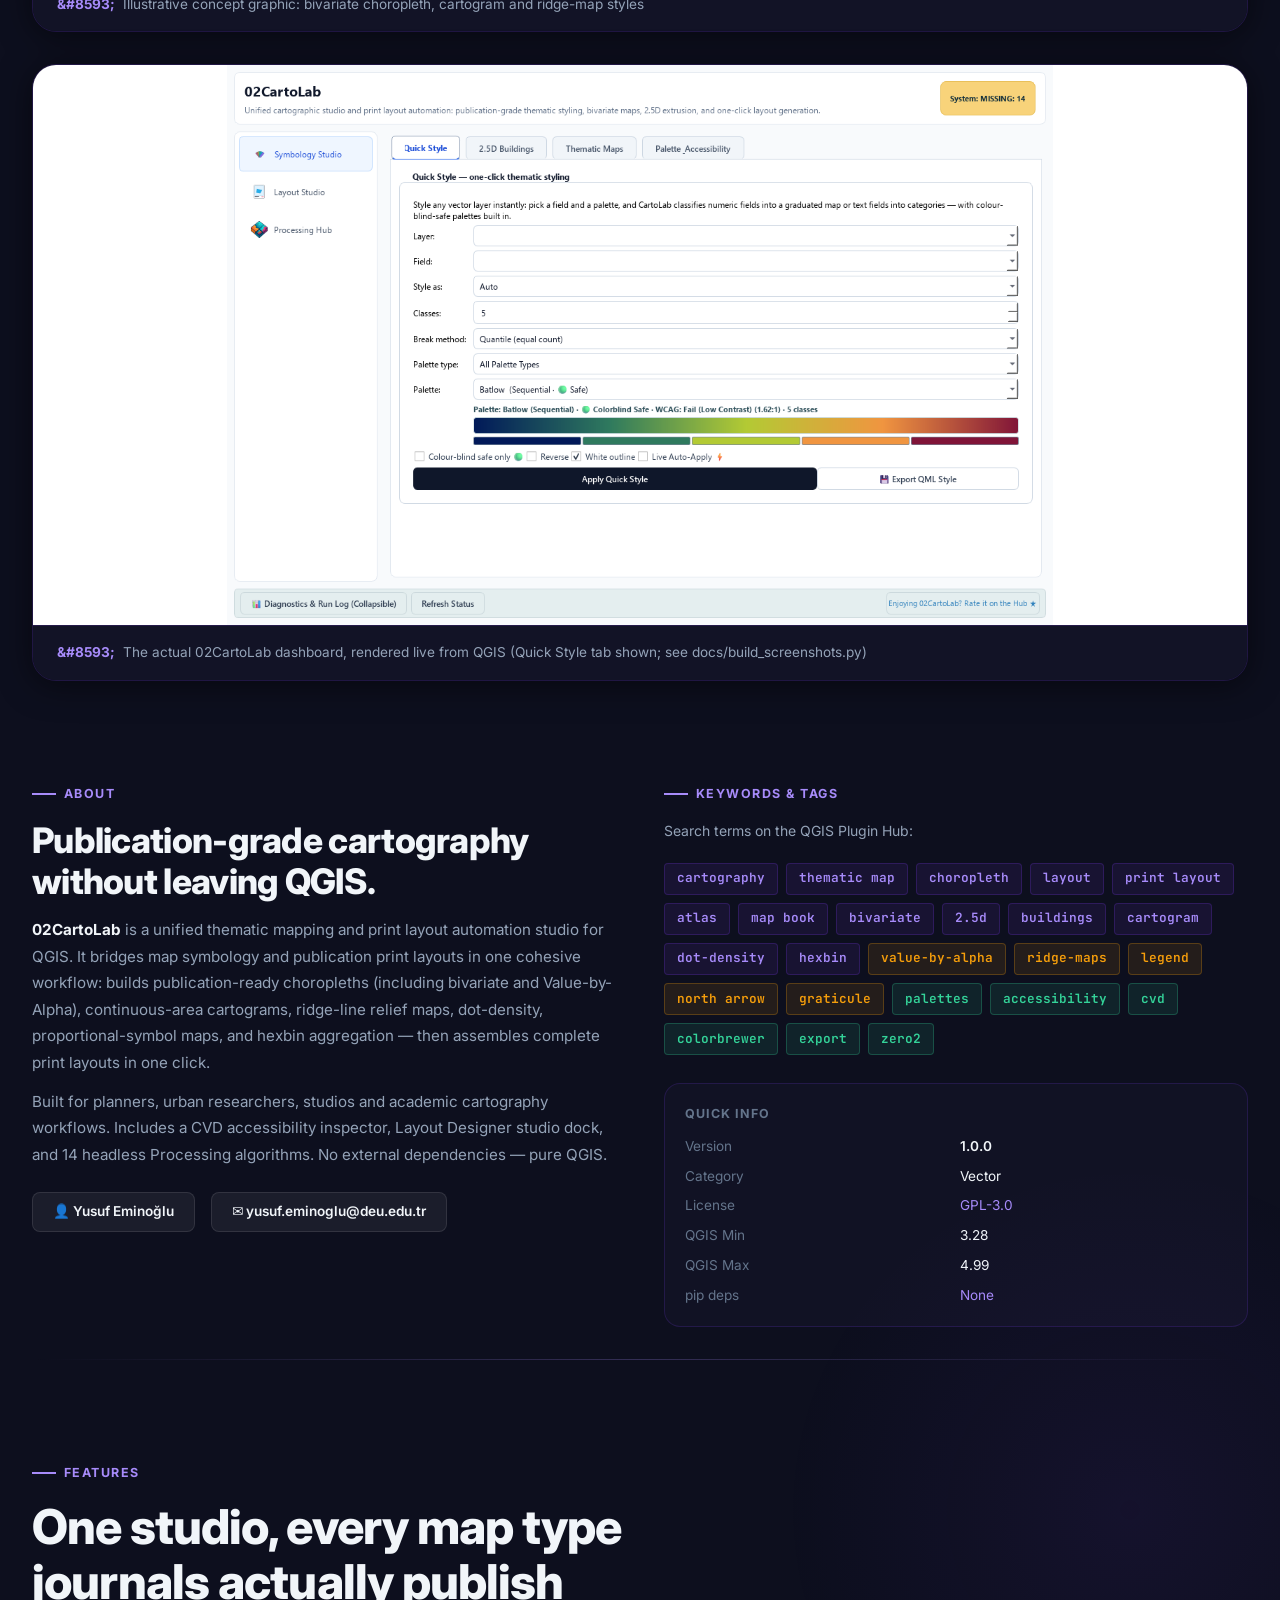
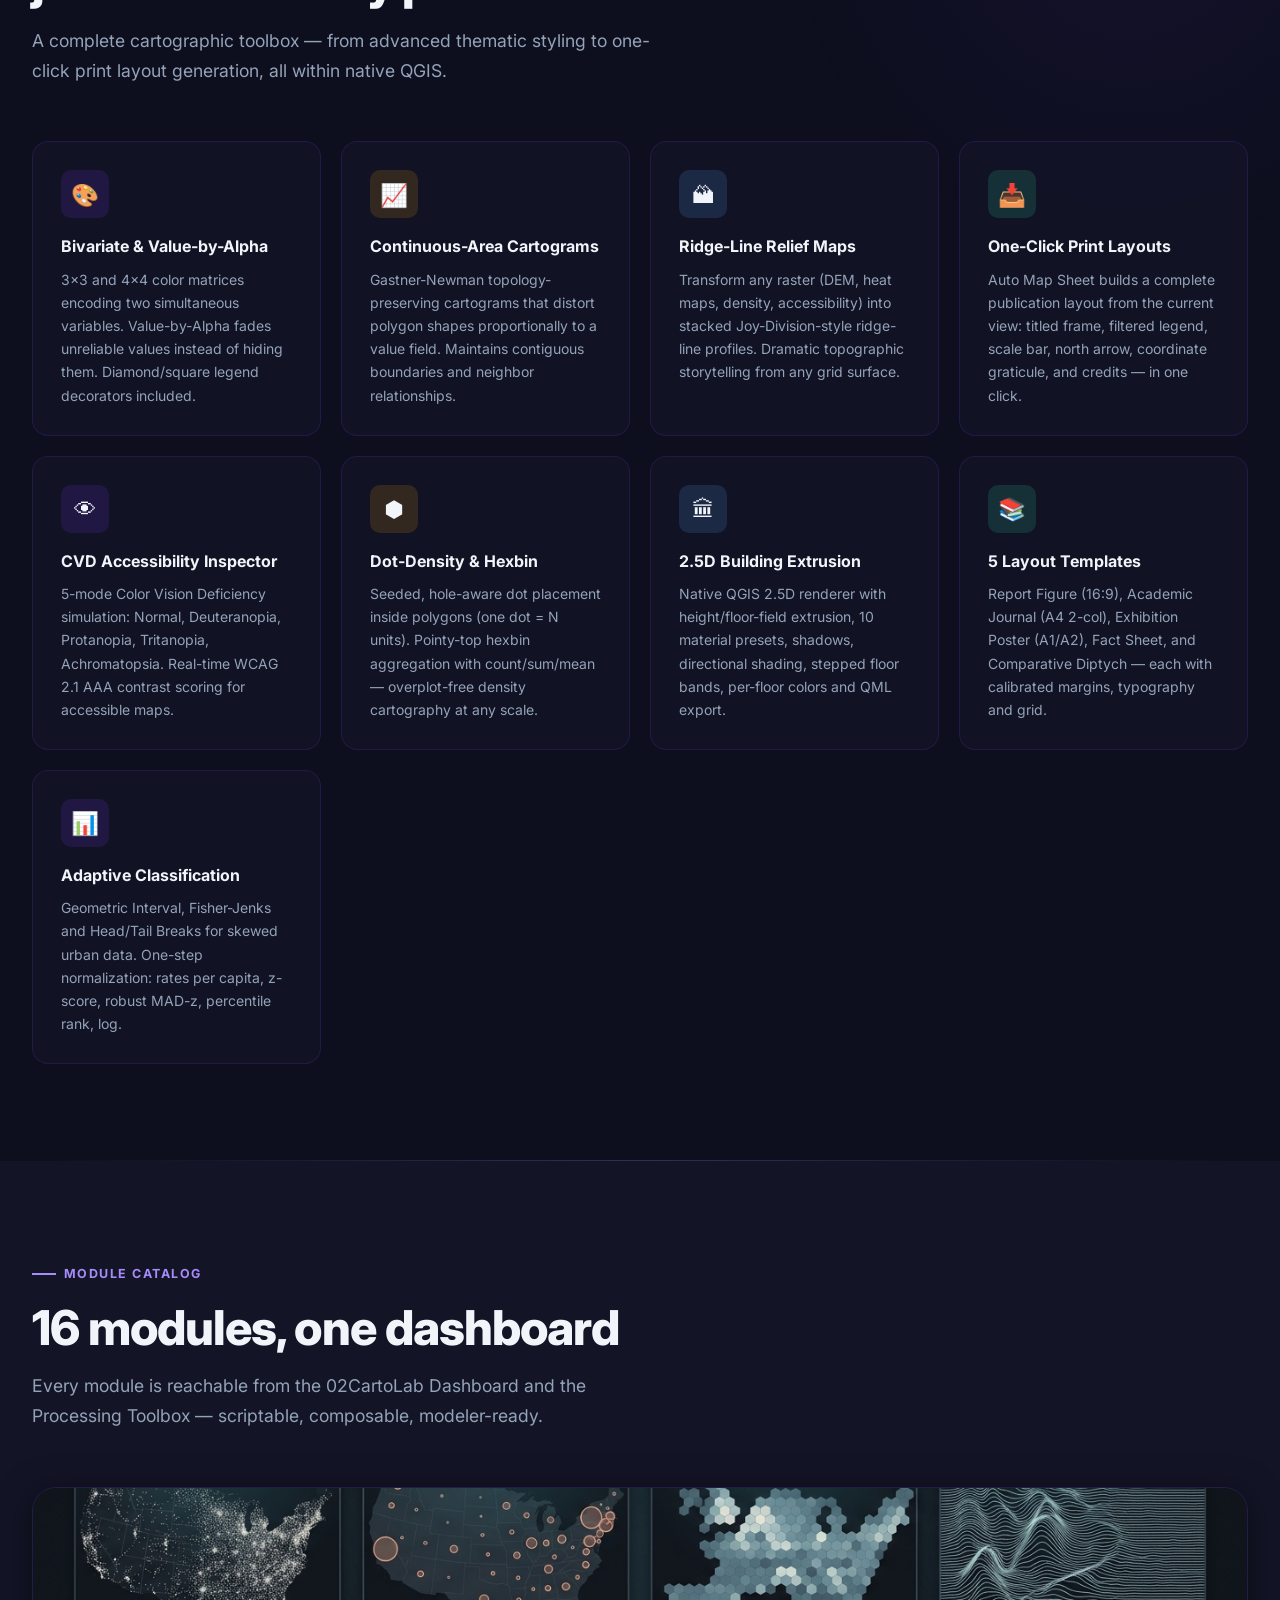
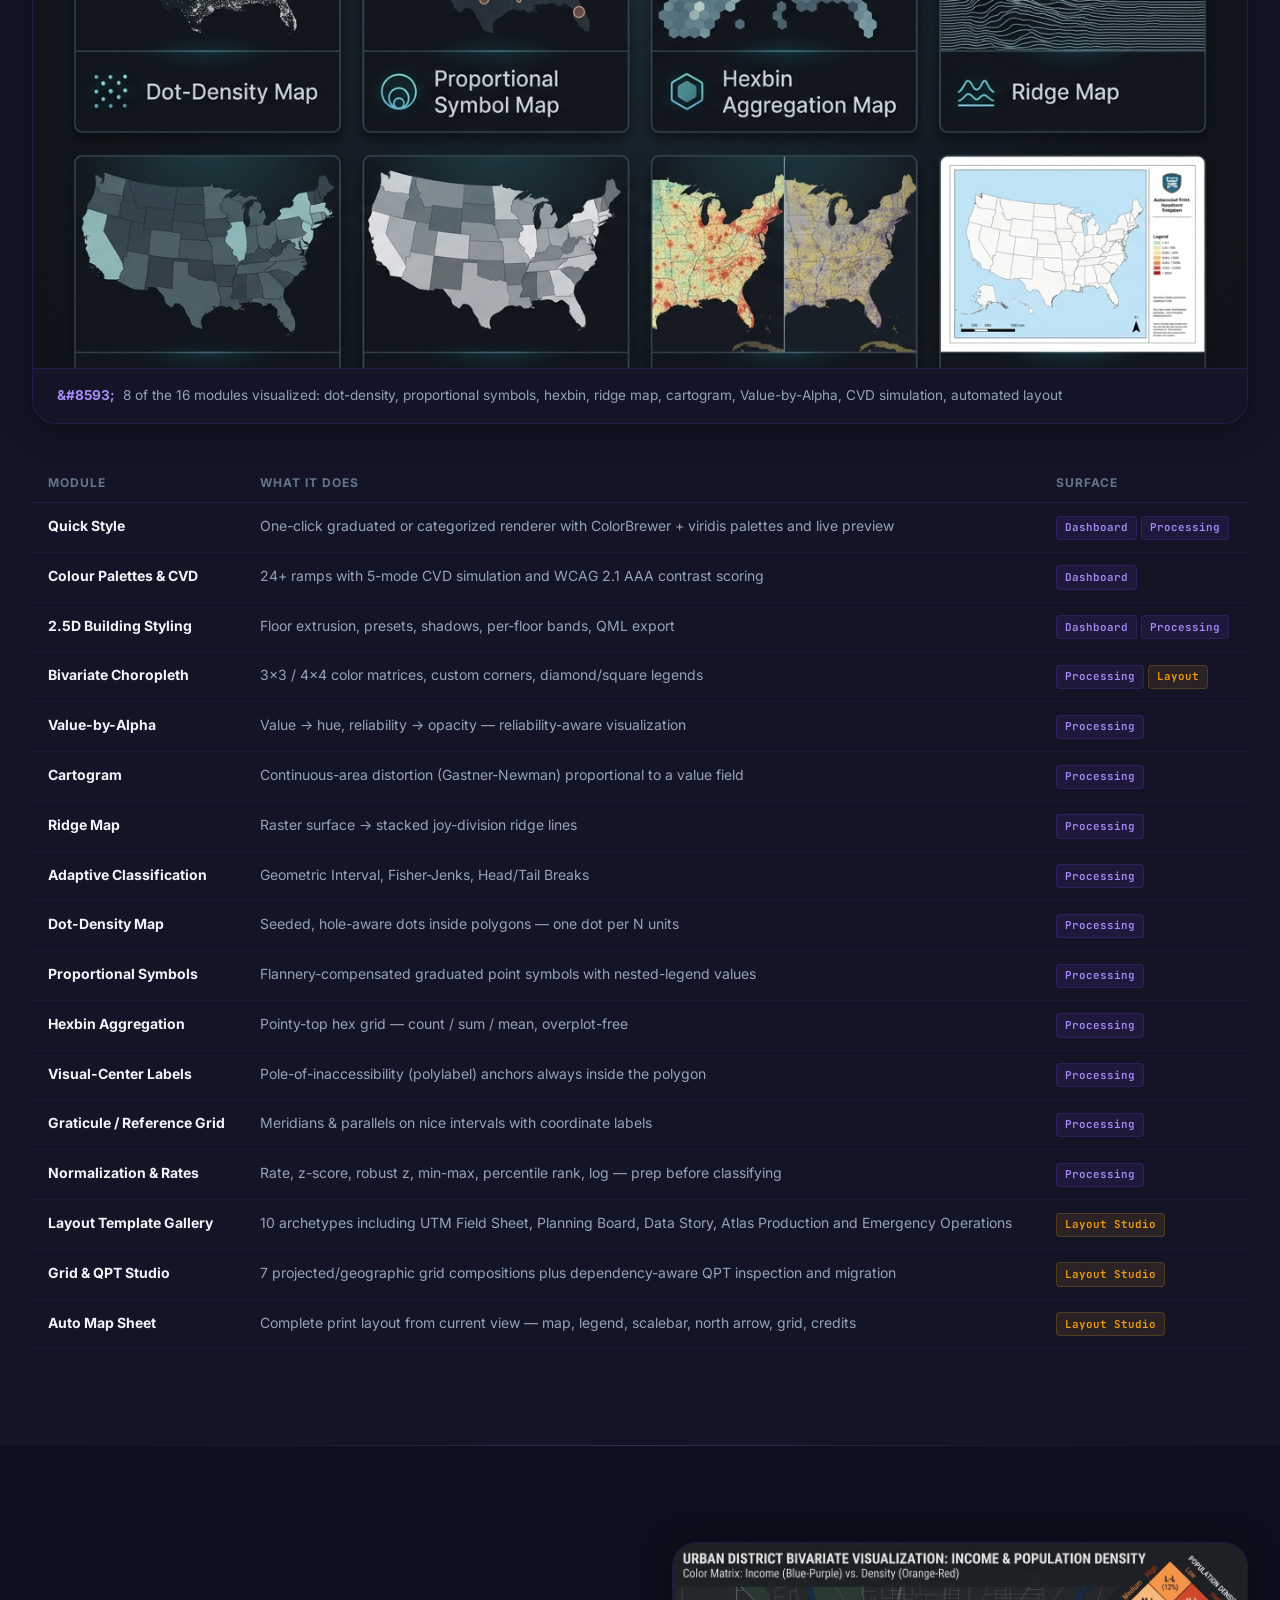
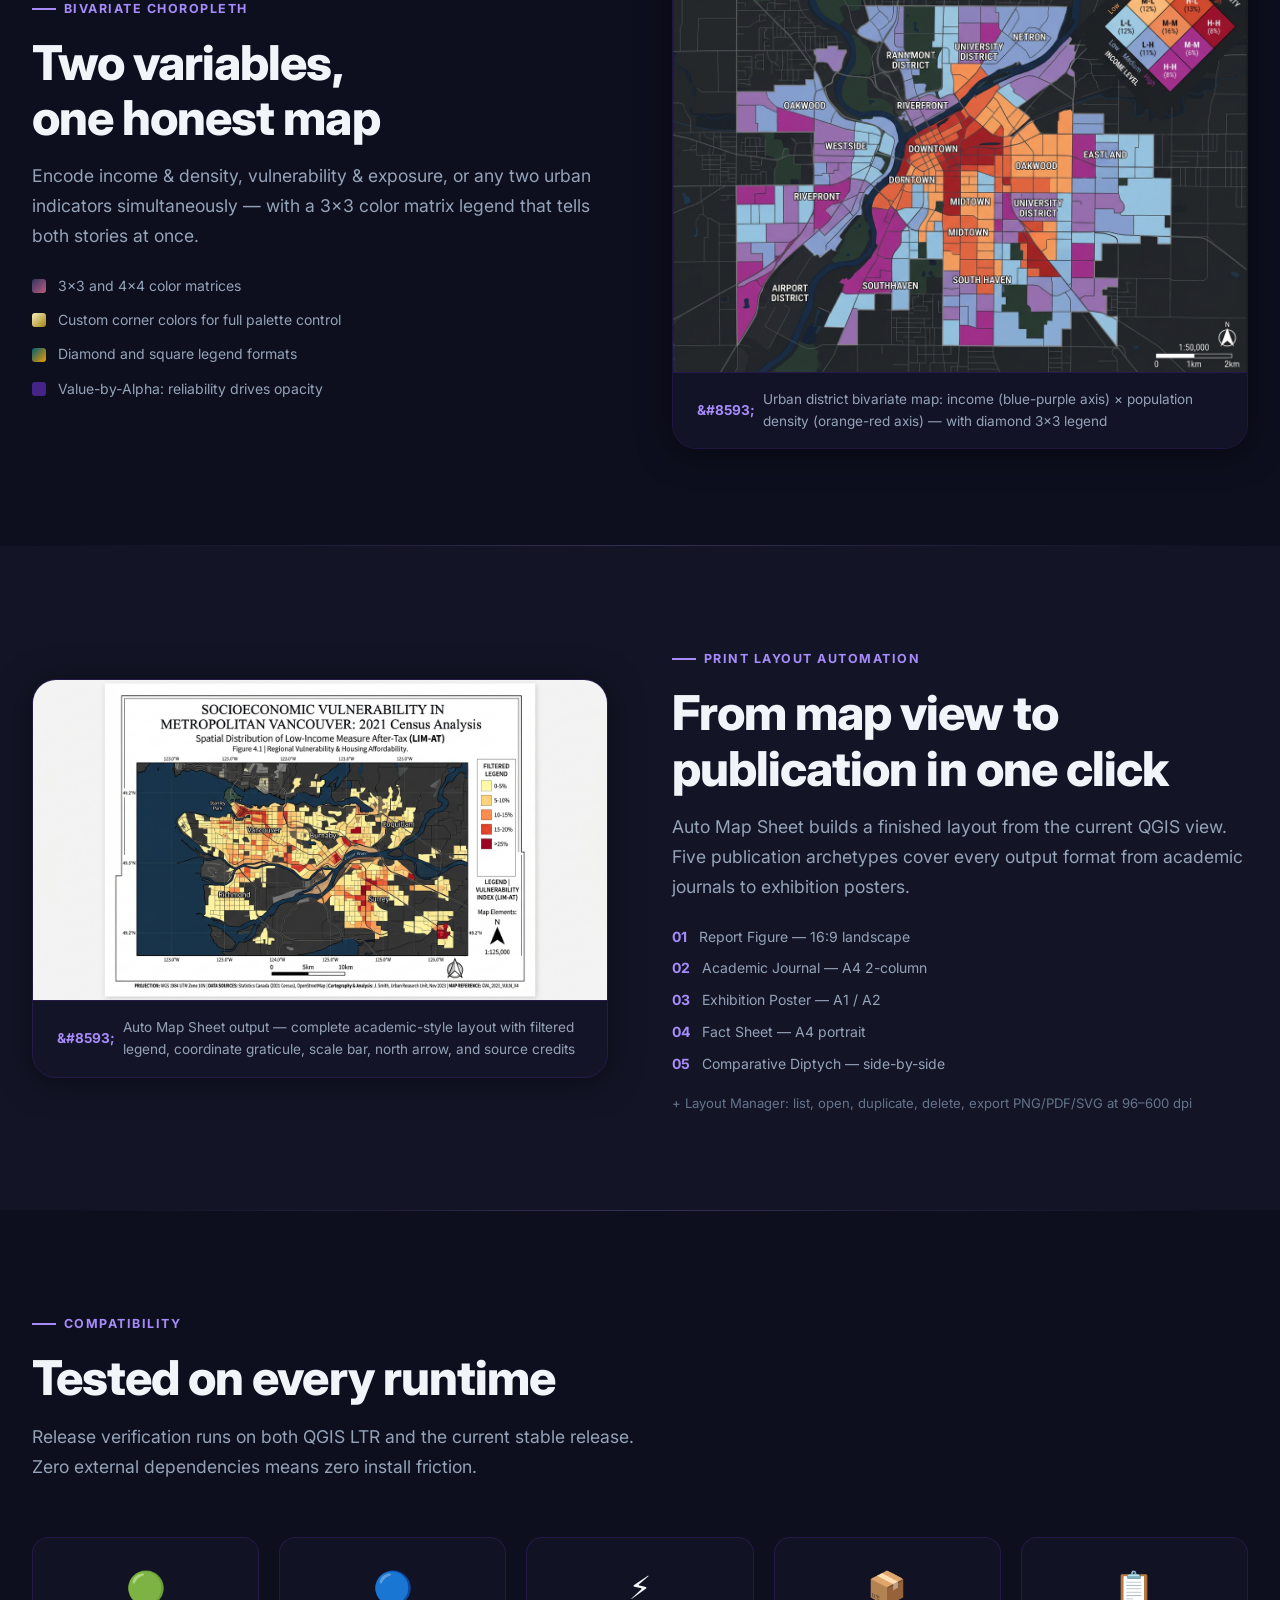
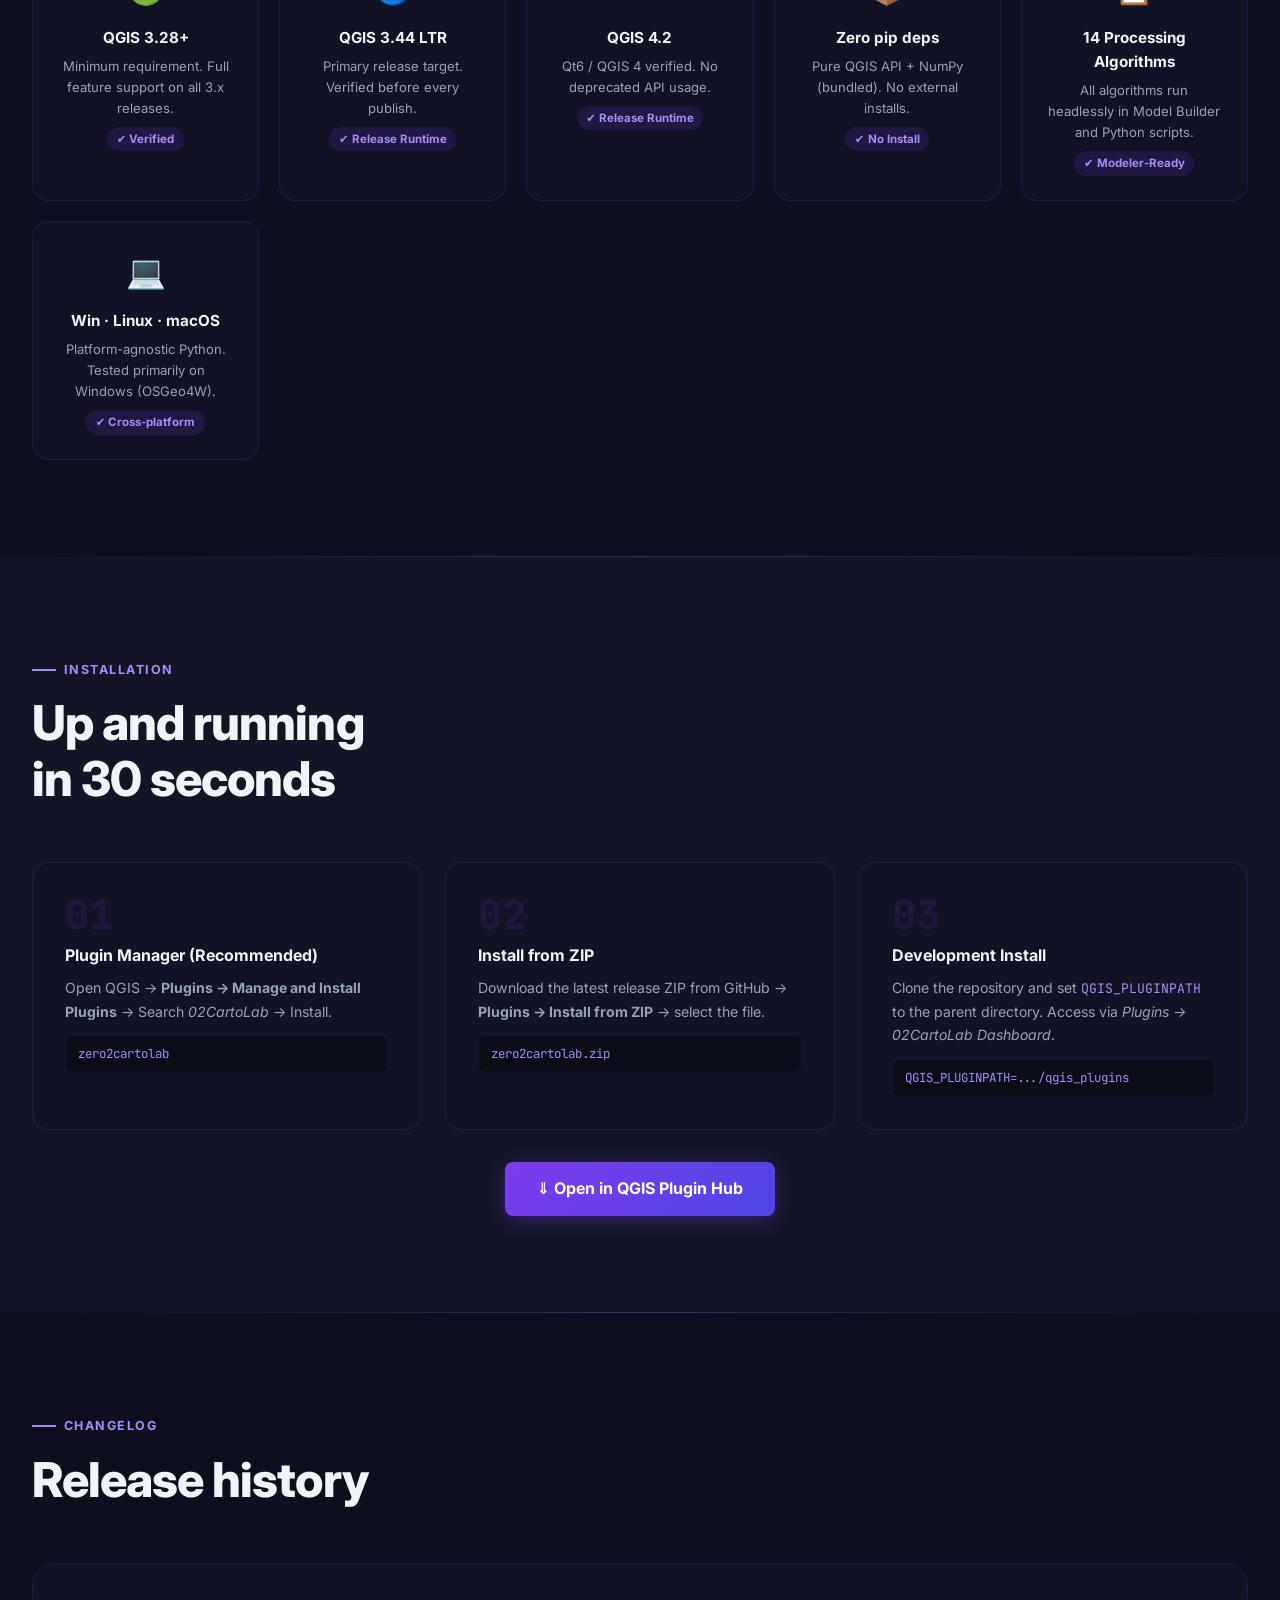
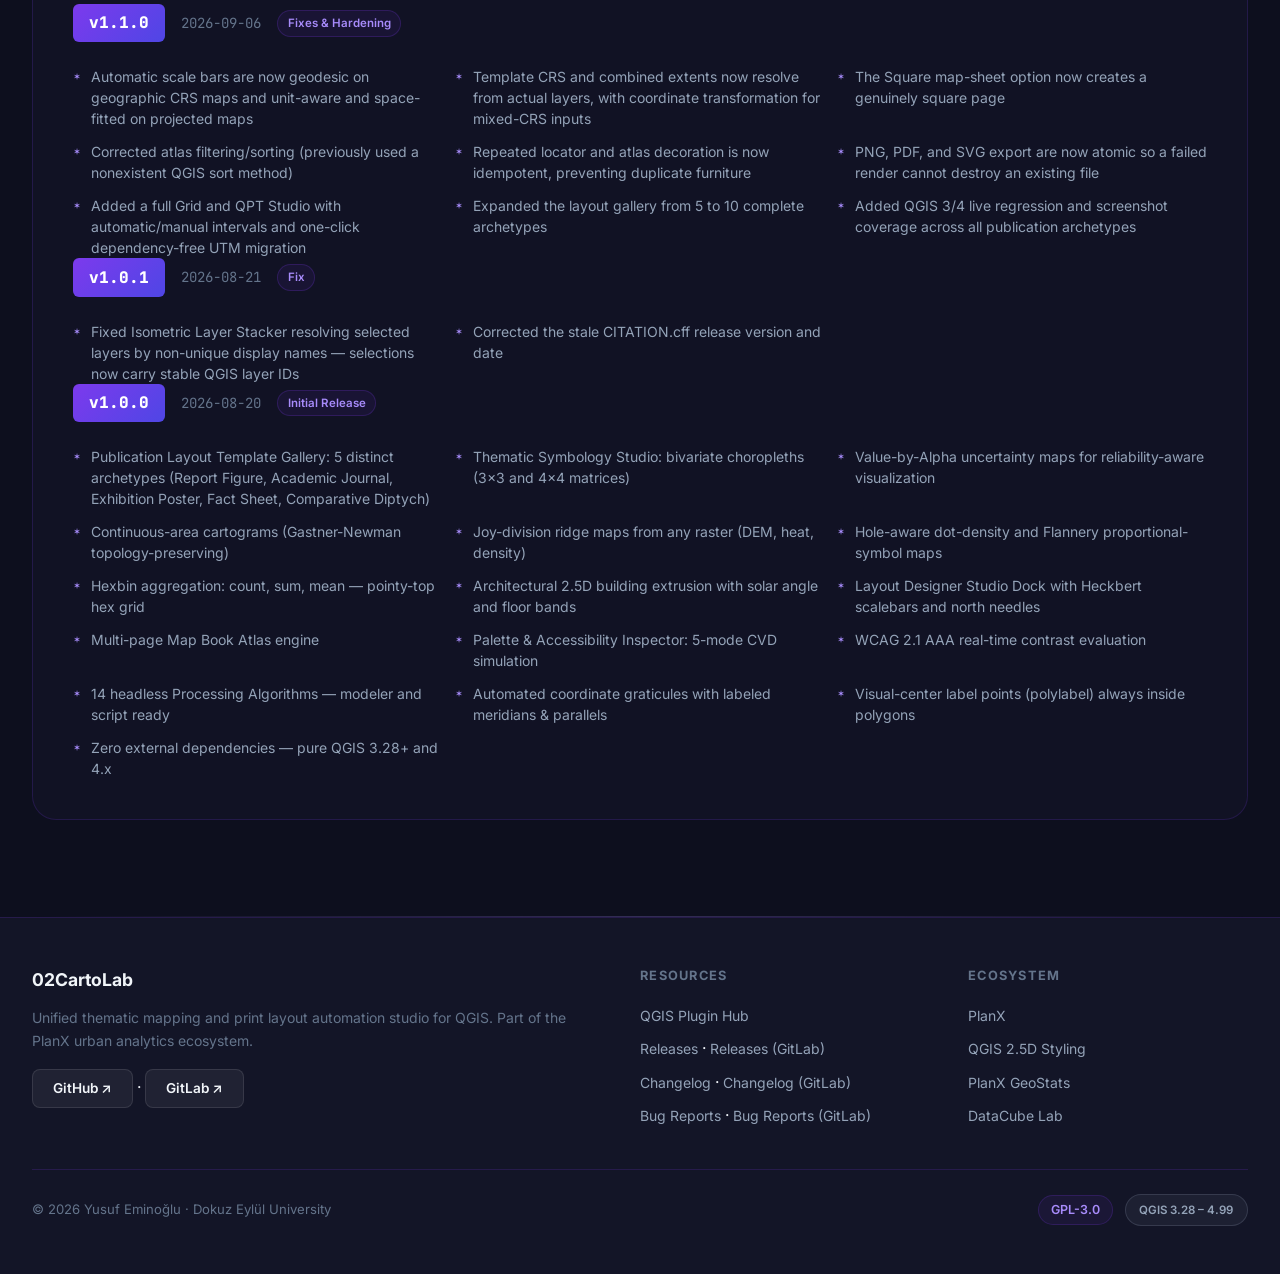
==== commit dfb03c90: "Add GitLab mirror links alongside GitHub in manual (GitHub account currently flagged)" ====
--- a/docs/index.html
+++ b/docs/index.html
@@ -230,7 +230,7 @@
       <li><a href="#bivariate">Bivariate</a></li>
       <li><a href="#layouts">Layouts</a></li>
       <li><a href="#install">Install</a></li>
-      <li><a href="https://github.com/YusufEminoglu/zero2cartolab" class="nav-cta">GitHub &#x2197;</a></li>
+      <li><a href="https://github.com/YusufEminoglu/zero2cartolab" class="nav-cta">GitHub &#x2197;</a> &middot; <a href="https://gitlab.com/yusufeminoglu/zero2cartolab" class="nav-cta">GitLab &#x2197;</a></li>
     </ul>
   </div>
 </nav>
@@ -253,7 +253,7 @@
     </p>
     <div class="hero-actions">
       <a href="https://plugins.qgis.org/plugins/zero2cartolab/" class="btn-primary">&#8659; Install from Plugin Hub</a>
-      <a href="https://github.com/YusufEminoglu/zero2cartolab" class="btn-secondary">&#9733; View on GitHub</a>
+      <a href="https://github.com/YusufEminoglu/zero2cartolab" class="btn-secondary">&#9733; View on GitHub</a> &middot; <a href="https://gitlab.com/yusufeminoglu/zero2cartolab" class="btn-secondary">&#9733; View on GitLab</a>
     </div>
     <div class="hero-stats">
       <div class="hero-stat"><div class="value">14</div><div class="label">Processing Algorithms</div></div>
@@ -665,16 +665,16 @@
       <h3>02CartoLab</h3>
       <p>Unified thematic mapping and print layout automation studio for QGIS. Part of the PlanX urban analytics ecosystem.</p>
       <div style="margin-top:1rem;">
-        <a href="https://github.com/YusufEminoglu/zero2cartolab" class="btn-secondary" style="display:inline-flex;font-size:0.85rem;padding:0.5rem 1.25rem;">GitHub &#x2197;</a>
+        <a href="https://github.com/YusufEminoglu/zero2cartolab" class="btn-secondary" style="display:inline-flex;font-size:0.85rem;padding:0.5rem 1.25rem;">GitHub &#x2197;</a> &middot; <a href="https://gitlab.com/yusufeminoglu/zero2cartolab" class="btn-secondary" style="display:inline-flex;font-size:0.85rem;padding:0.5rem 1.25rem;">GitLab &#x2197;</a>
       </div>
     </div>
     <div class="footer-col">
       <h4>Resources</h4>
       <ul class="footer-links">
         <li><a href="https://plugins.qgis.org/plugins/zero2cartolab/">QGIS Plugin Hub</a></li>
-        <li><a href="https://github.com/YusufEminoglu/zero2cartolab/releases">Releases</a></li>
-        <li><a href="https://github.com/YusufEminoglu/zero2cartolab/blob/main/CHANGELOG.md">Changelog</a></li>
-        <li><a href="https://github.com/YusufEminoglu/zero2cartolab/issues">Bug Reports</a></li>
+        <li><a href="https://github.com/YusufEminoglu/zero2cartolab/releases">Releases</a> &middot; <a href="https://gitlab.com/yusufeminoglu/zero2cartolab/-/releases">Releases (GitLab)</a></li>
+        <li><a href="https://github.com/YusufEminoglu/zero2cartolab/blob/main/CHANGELOG.md">Changelog</a> &middot; <a href="https://gitlab.com/yusufeminoglu/zero2cartolab/-/blob/main/CHANGELOG.md">Changelog (GitLab)</a></li>
+        <li><a href="https://github.com/YusufEminoglu/zero2cartolab/issues">Bug Reports</a> &middot; <a href="https://gitlab.com/yusufeminoglu/zero2cartolab/-/issues">Bug Reports (GitLab)</a></li>
       </ul>
     </div>
     <div class="footer-col">
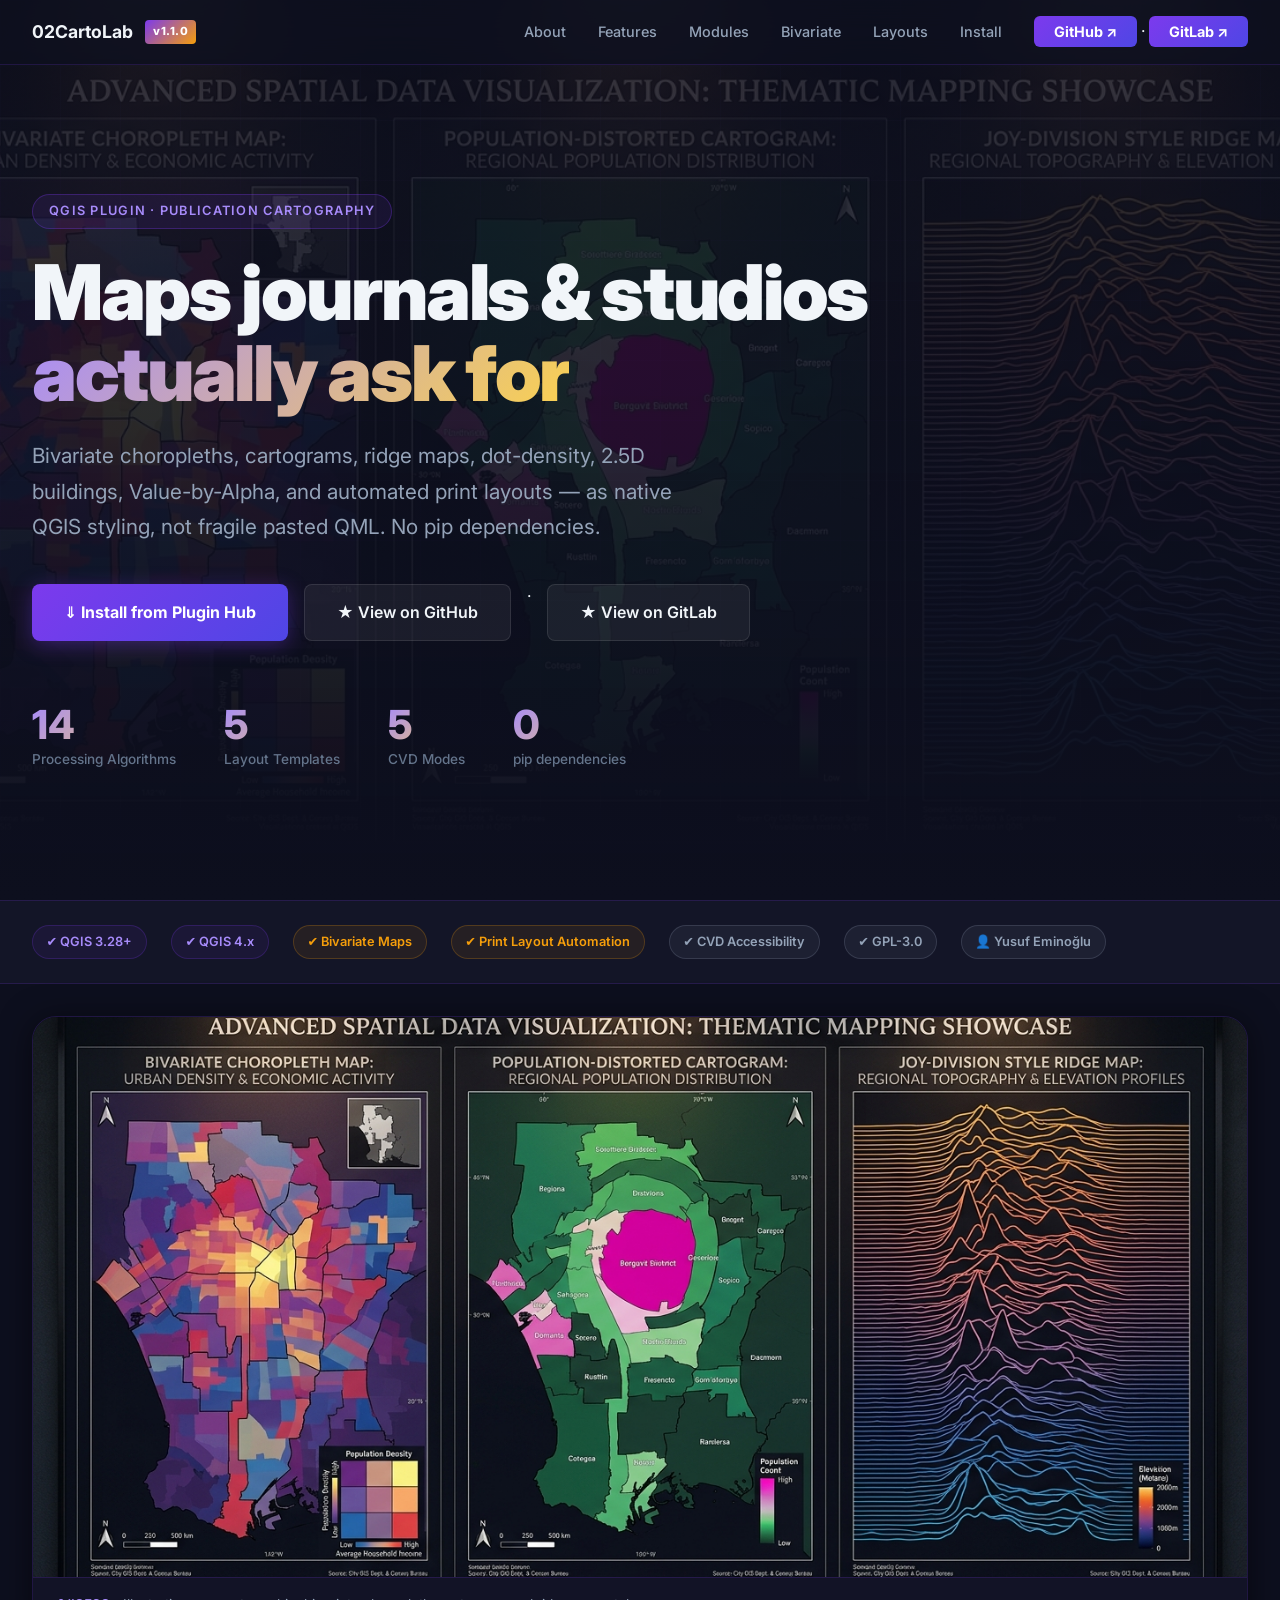
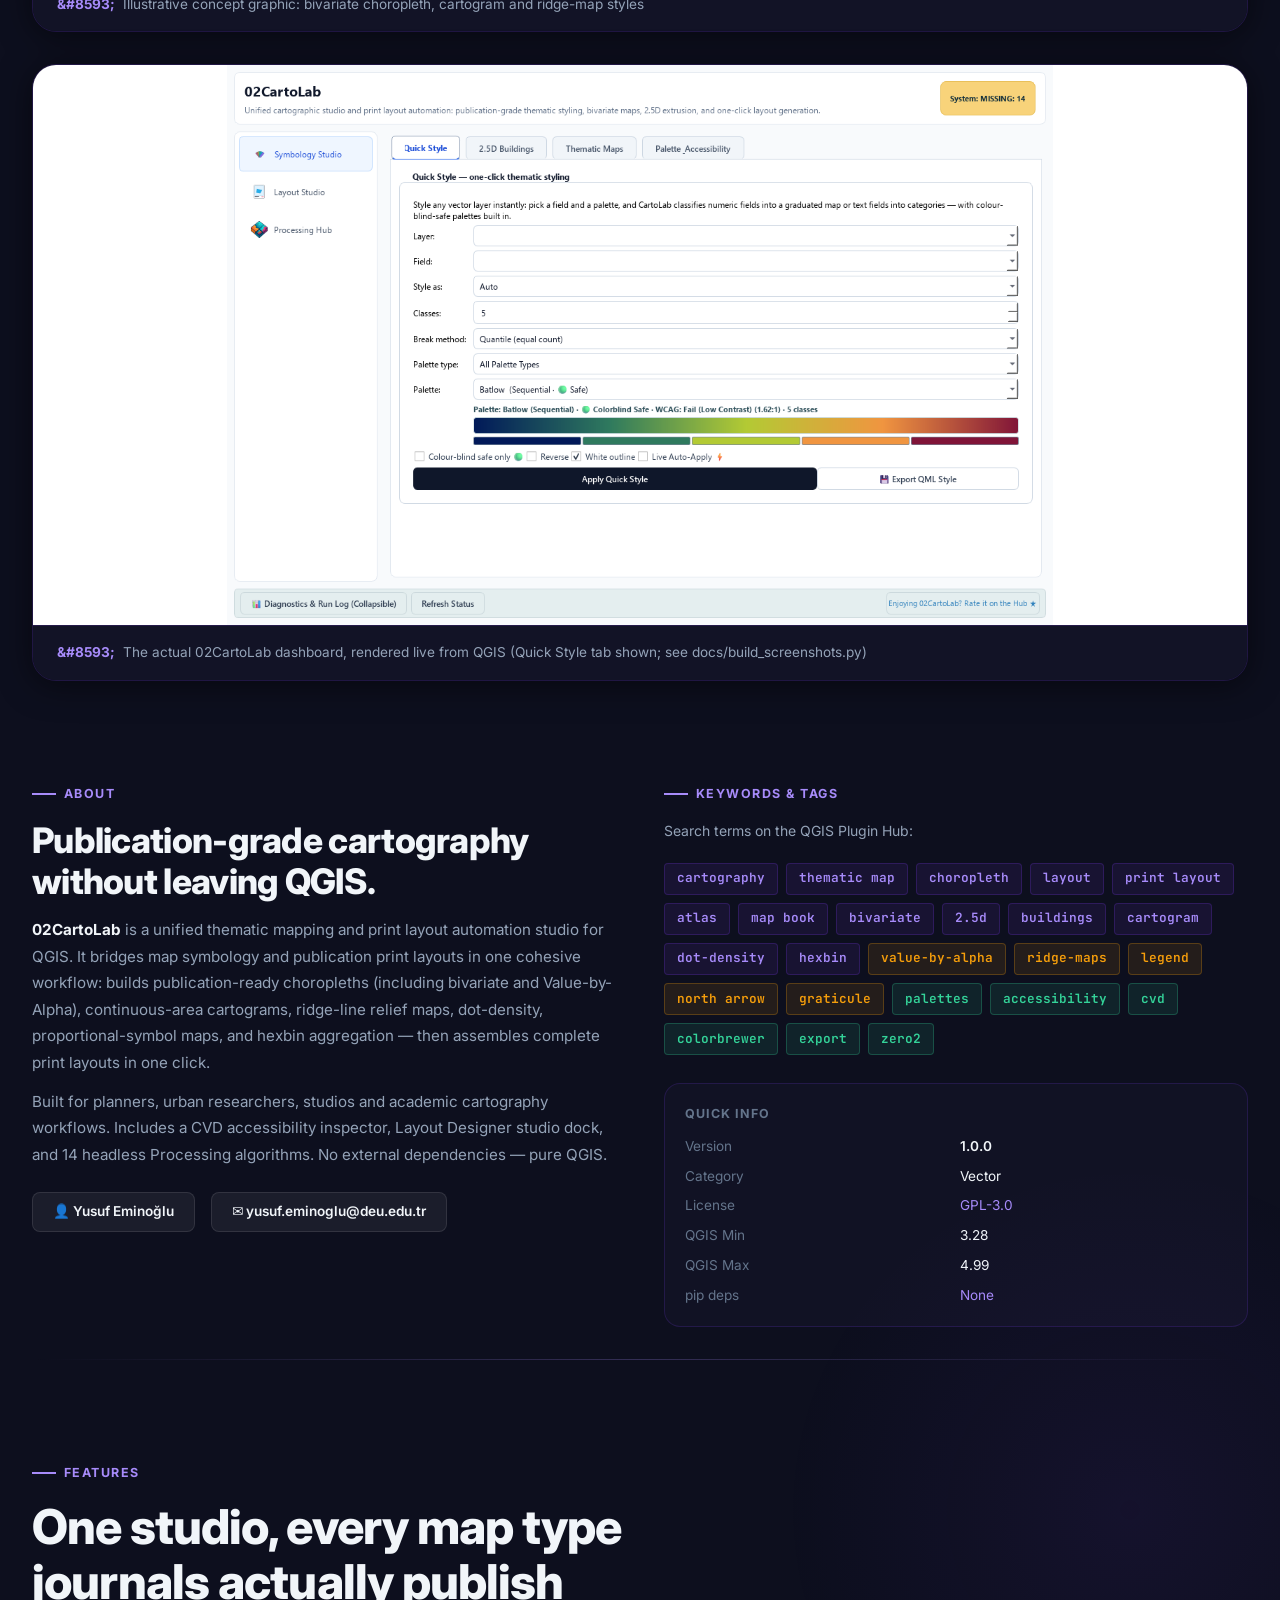
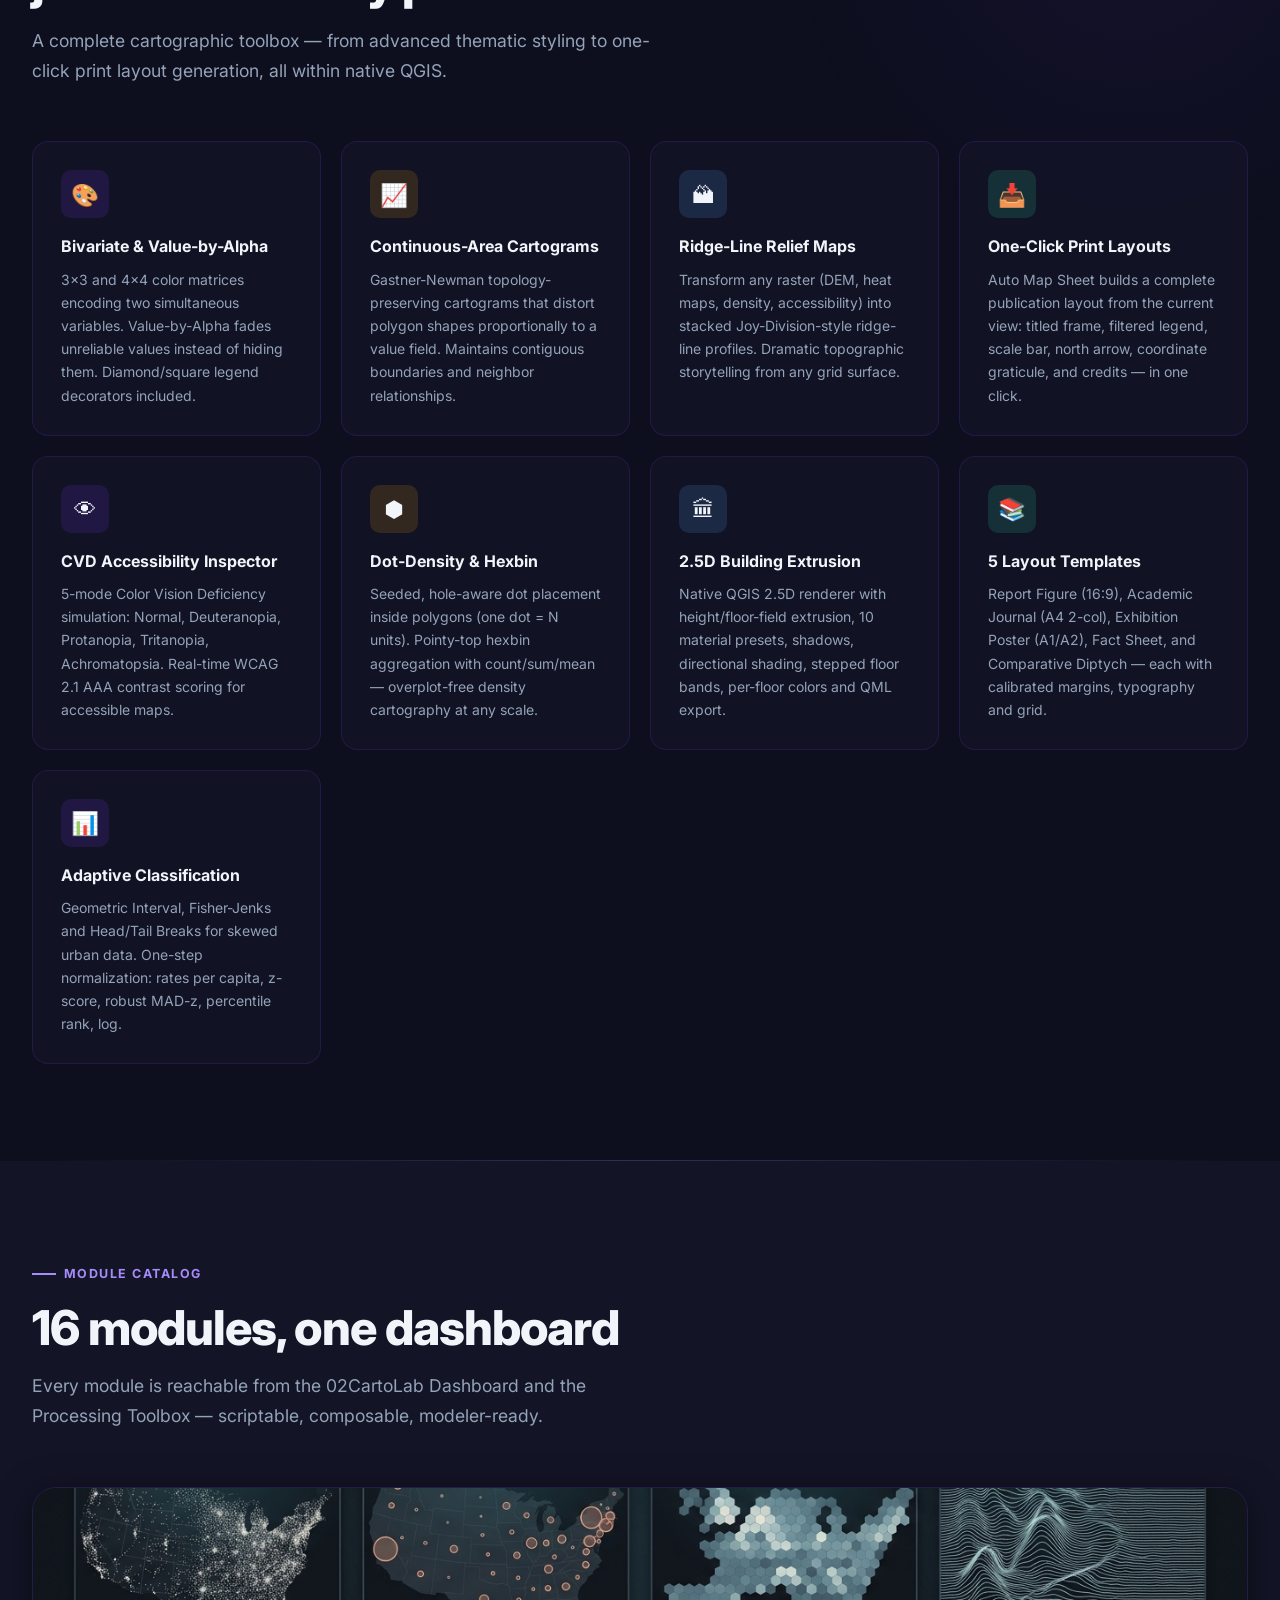
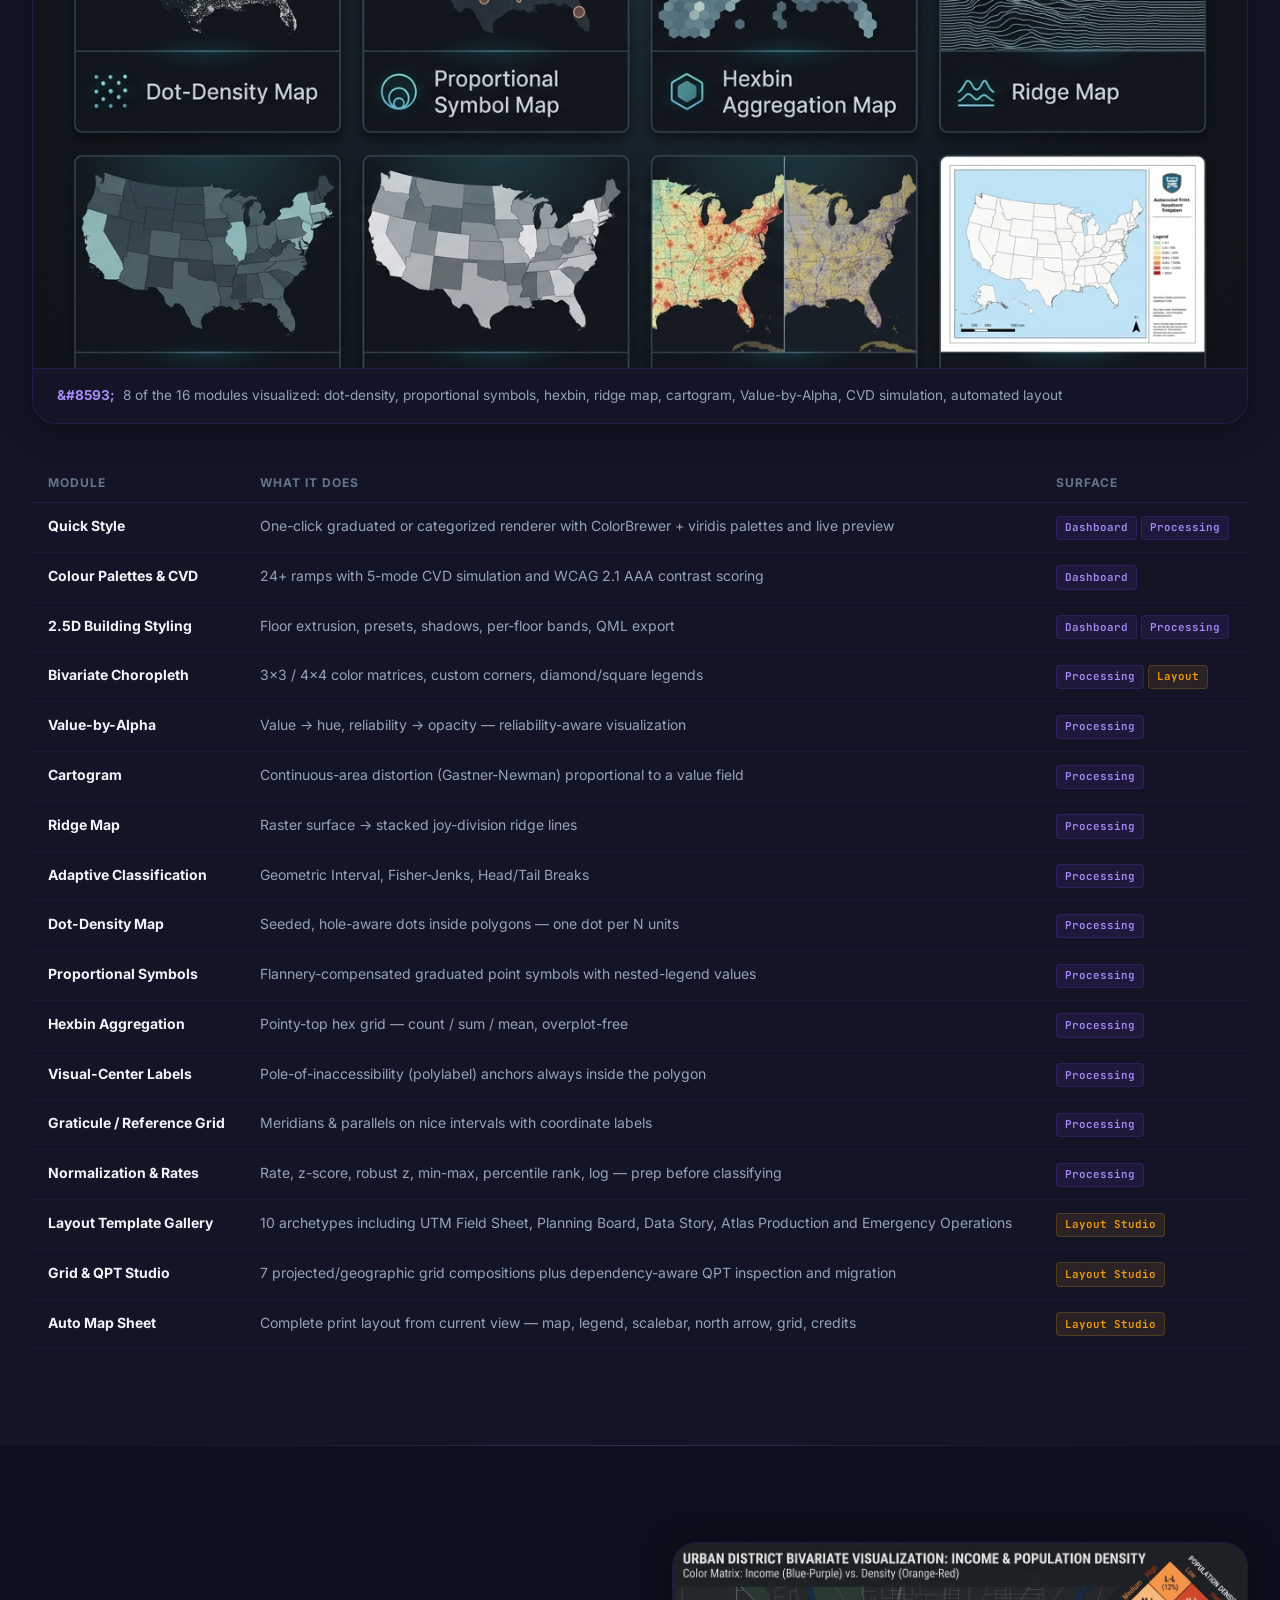
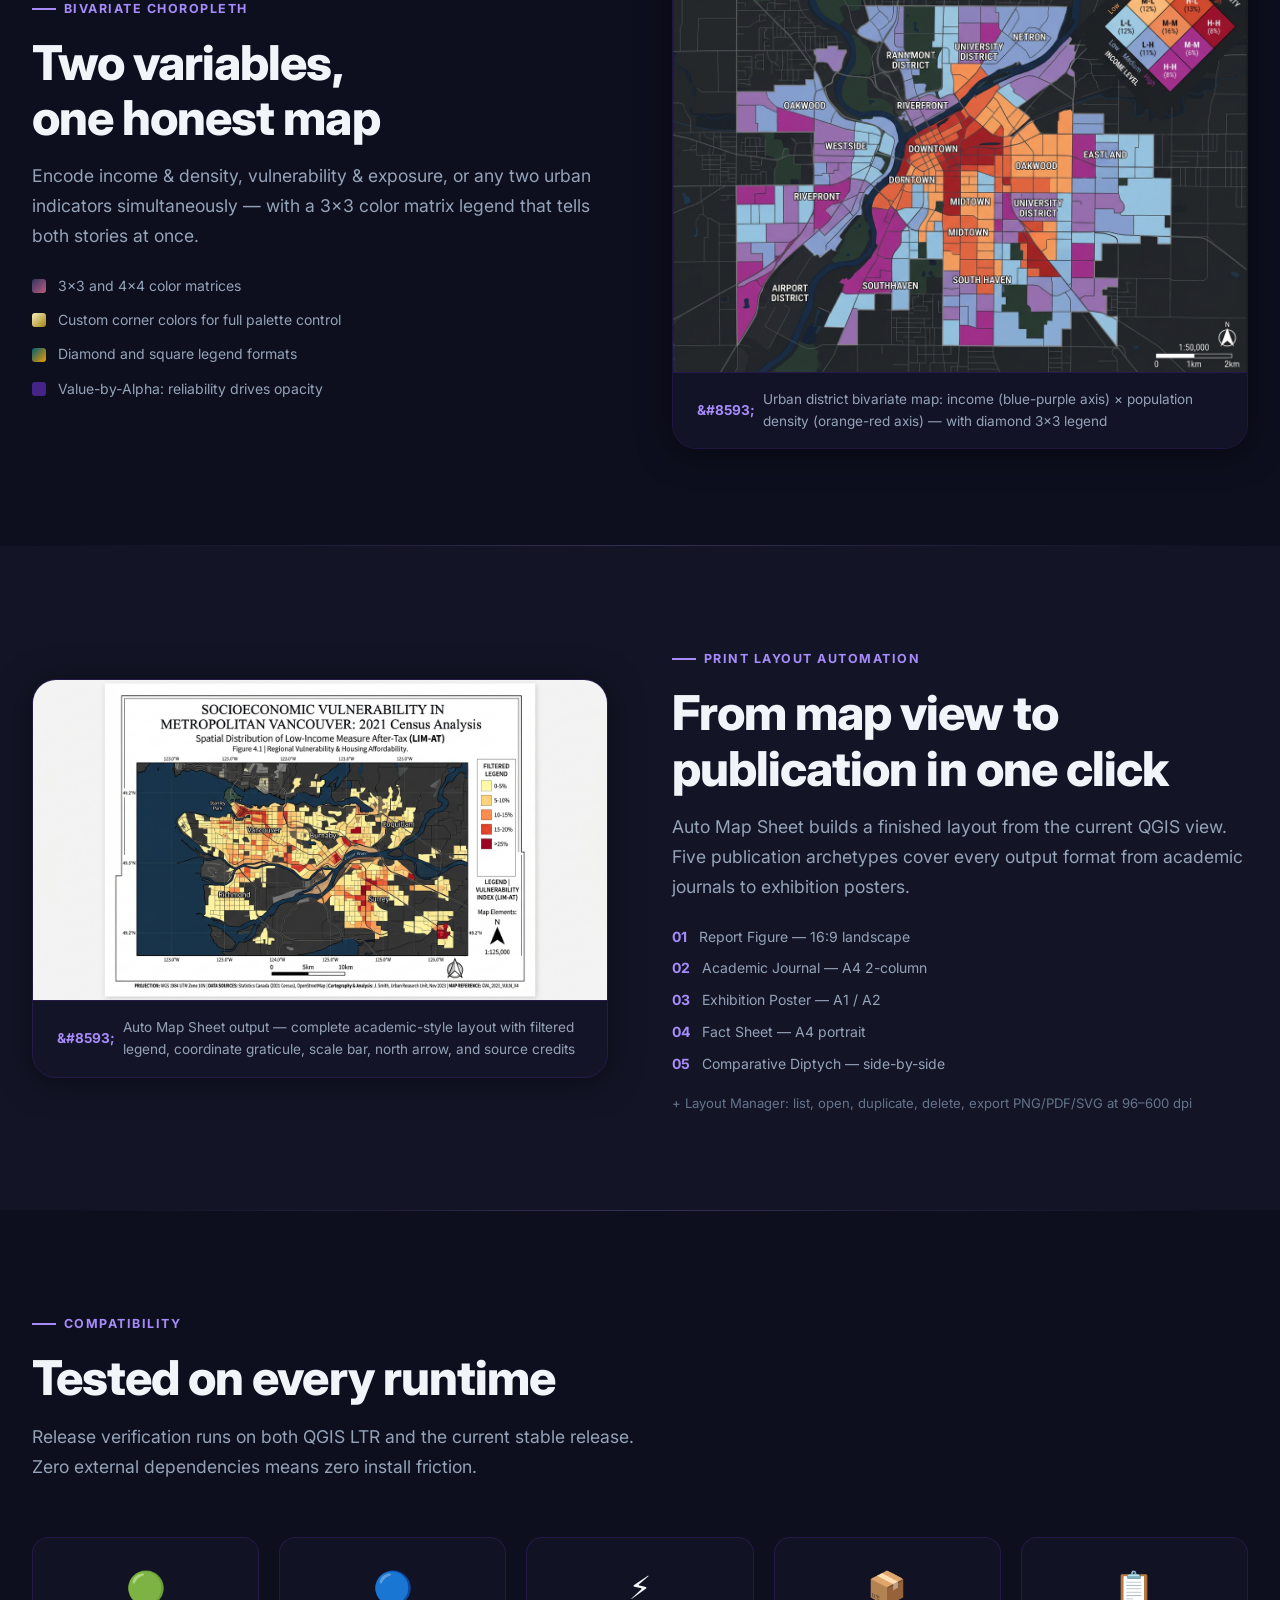
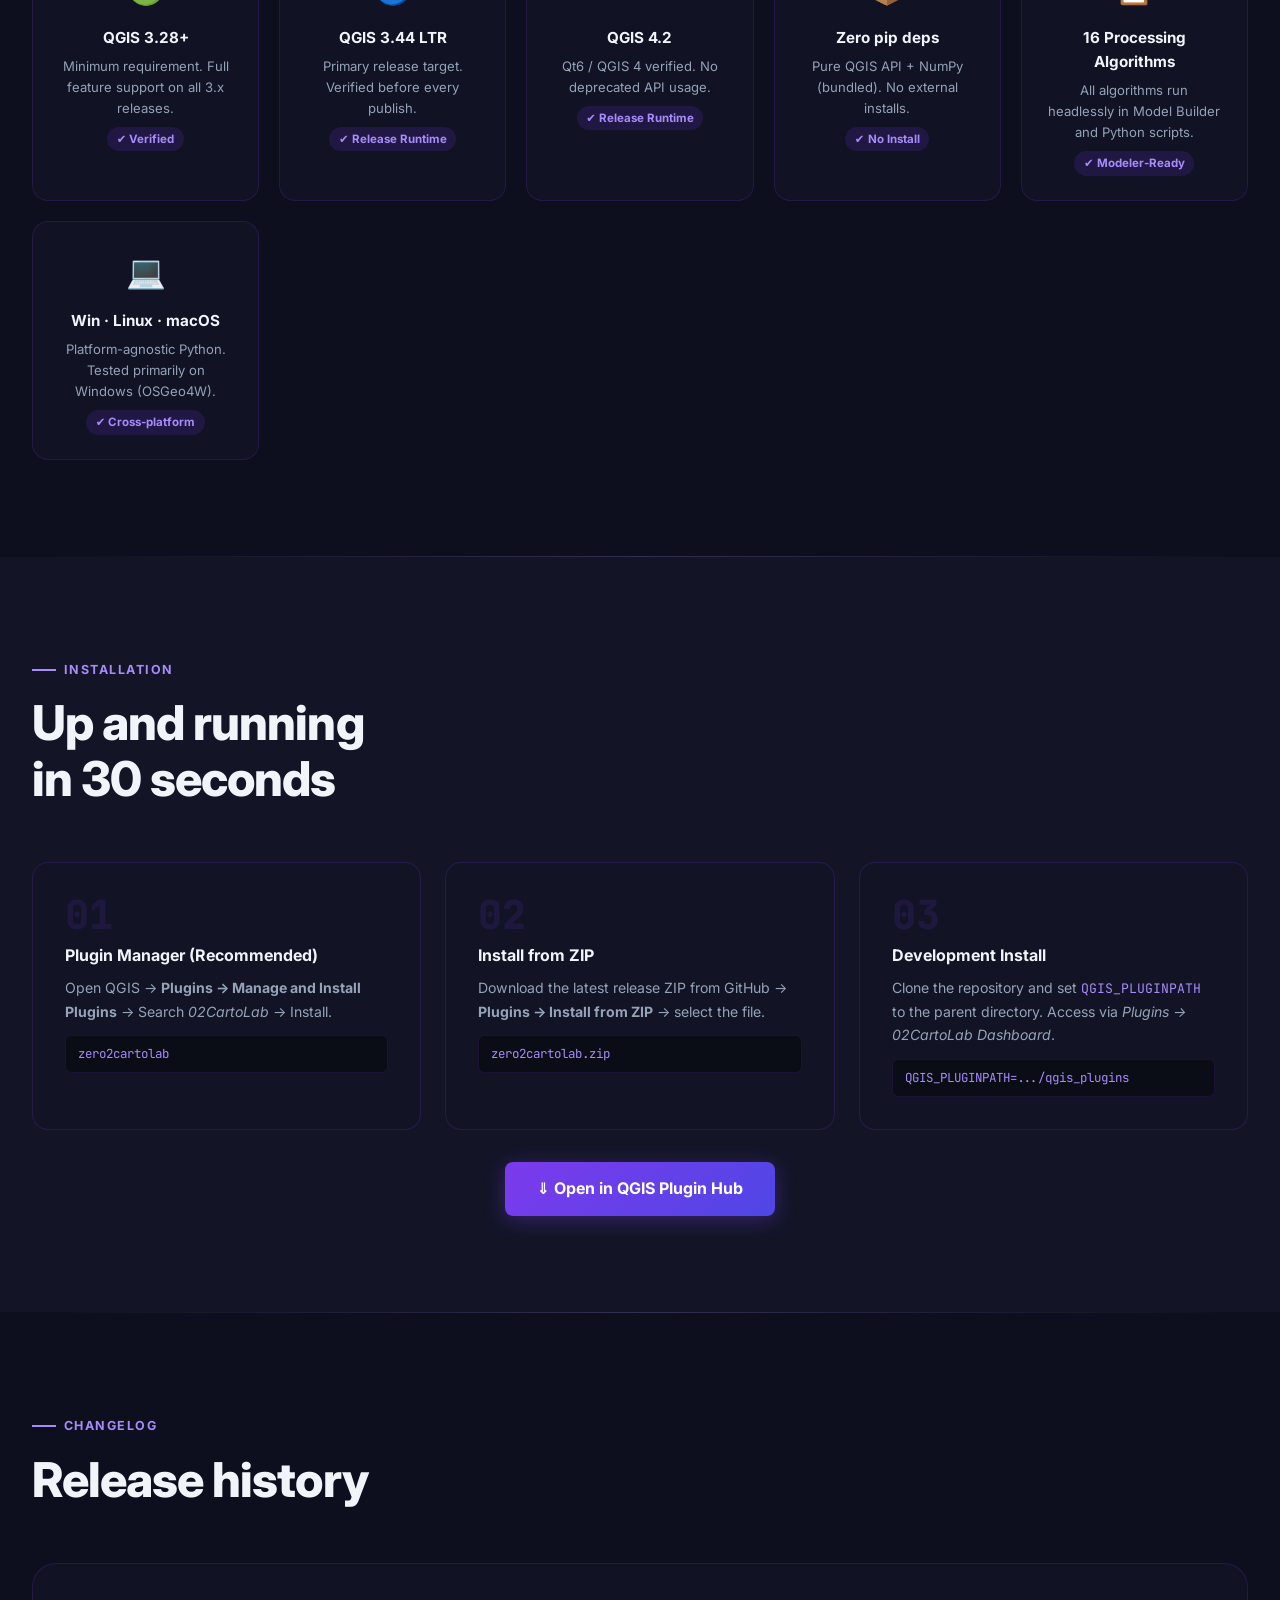
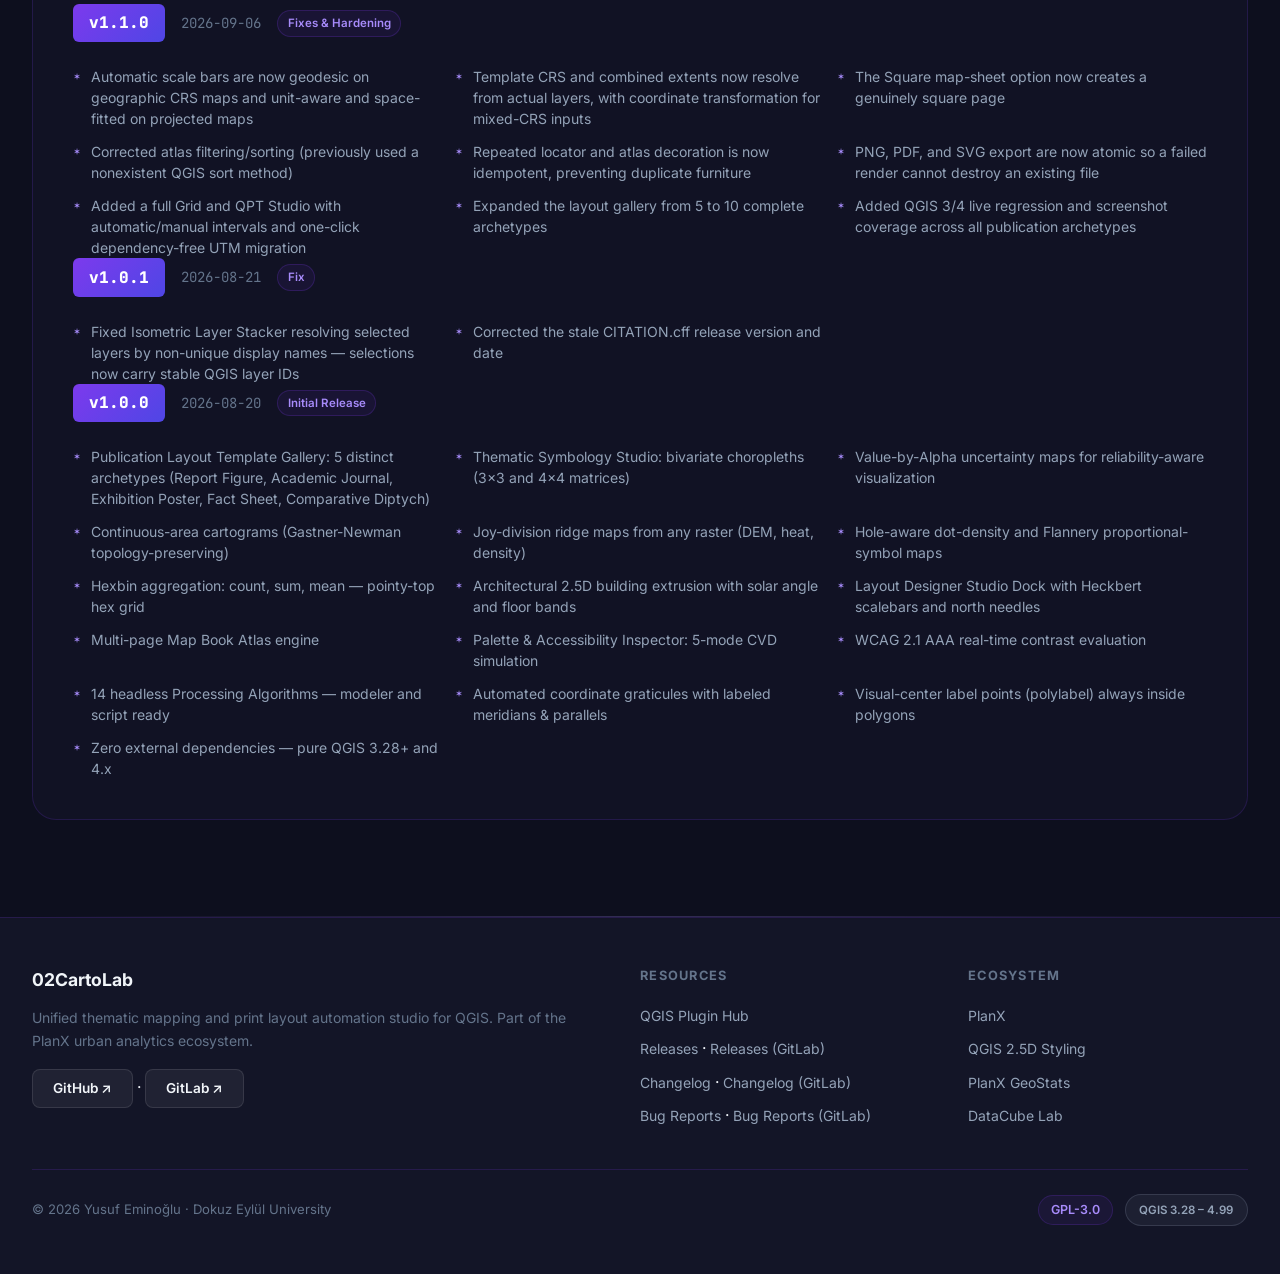
==== commit 37495305: "Docs: manual sections 20-21, monochrome ramp, catalogue and 1.4.0 changelog" ====
--- a/docs/index.html
+++ b/docs/index.html
@@ -553,7 +553,7 @@
       <div class="compat-card"><div class="compat-icon">&#128309;</div><div class="compat-title">QGIS 3.44 LTR</div><div class="compat-desc">Primary release target. Verified before every publish.</div><div><span class="compat-check">&#10004; Release Runtime</span></div></div>
       <div class="compat-card"><div class="compat-icon">&#9889;</div><div class="compat-title">QGIS 4.2</div><div class="compat-desc">Qt6 / QGIS 4 verified. No deprecated API usage.</div><div><span class="compat-check">&#10004; Release Runtime</span></div></div>
       <div class="compat-card"><div class="compat-icon">&#128230;</div><div class="compat-title">Zero pip deps</div><div class="compat-desc">Pure QGIS API + NumPy (bundled). No external installs.</div><div><span class="compat-check">&#10004; No Install</span></div></div>
-      <div class="compat-card"><div class="compat-icon">&#128203;</div><div class="compat-title">14 Processing Algorithms</div><div class="compat-desc">All algorithms run headlessly in Model Builder and Python scripts.</div><div><span class="compat-check">&#10004; Modeler-Ready</span></div></div>
+      <div class="compat-card"><div class="compat-icon">&#128203;</div><div class="compat-title">16 Processing Algorithms</div><div class="compat-desc">All algorithms run headlessly in Model Builder and Python scripts.</div><div><span class="compat-check">&#10004; Modeler-Ready</span></div></div>
       <div class="compat-card"><div class="compat-icon">&#128187;</div><div class="compat-title">Win &middot; Linux &middot; macOS</div><div class="compat-desc">Platform-agnostic Python. Tested primarily on Windows (OSGeo4W).</div><div><span class="compat-check">&#10004; Cross-platform</span></div></div>
     </div>
   </div>
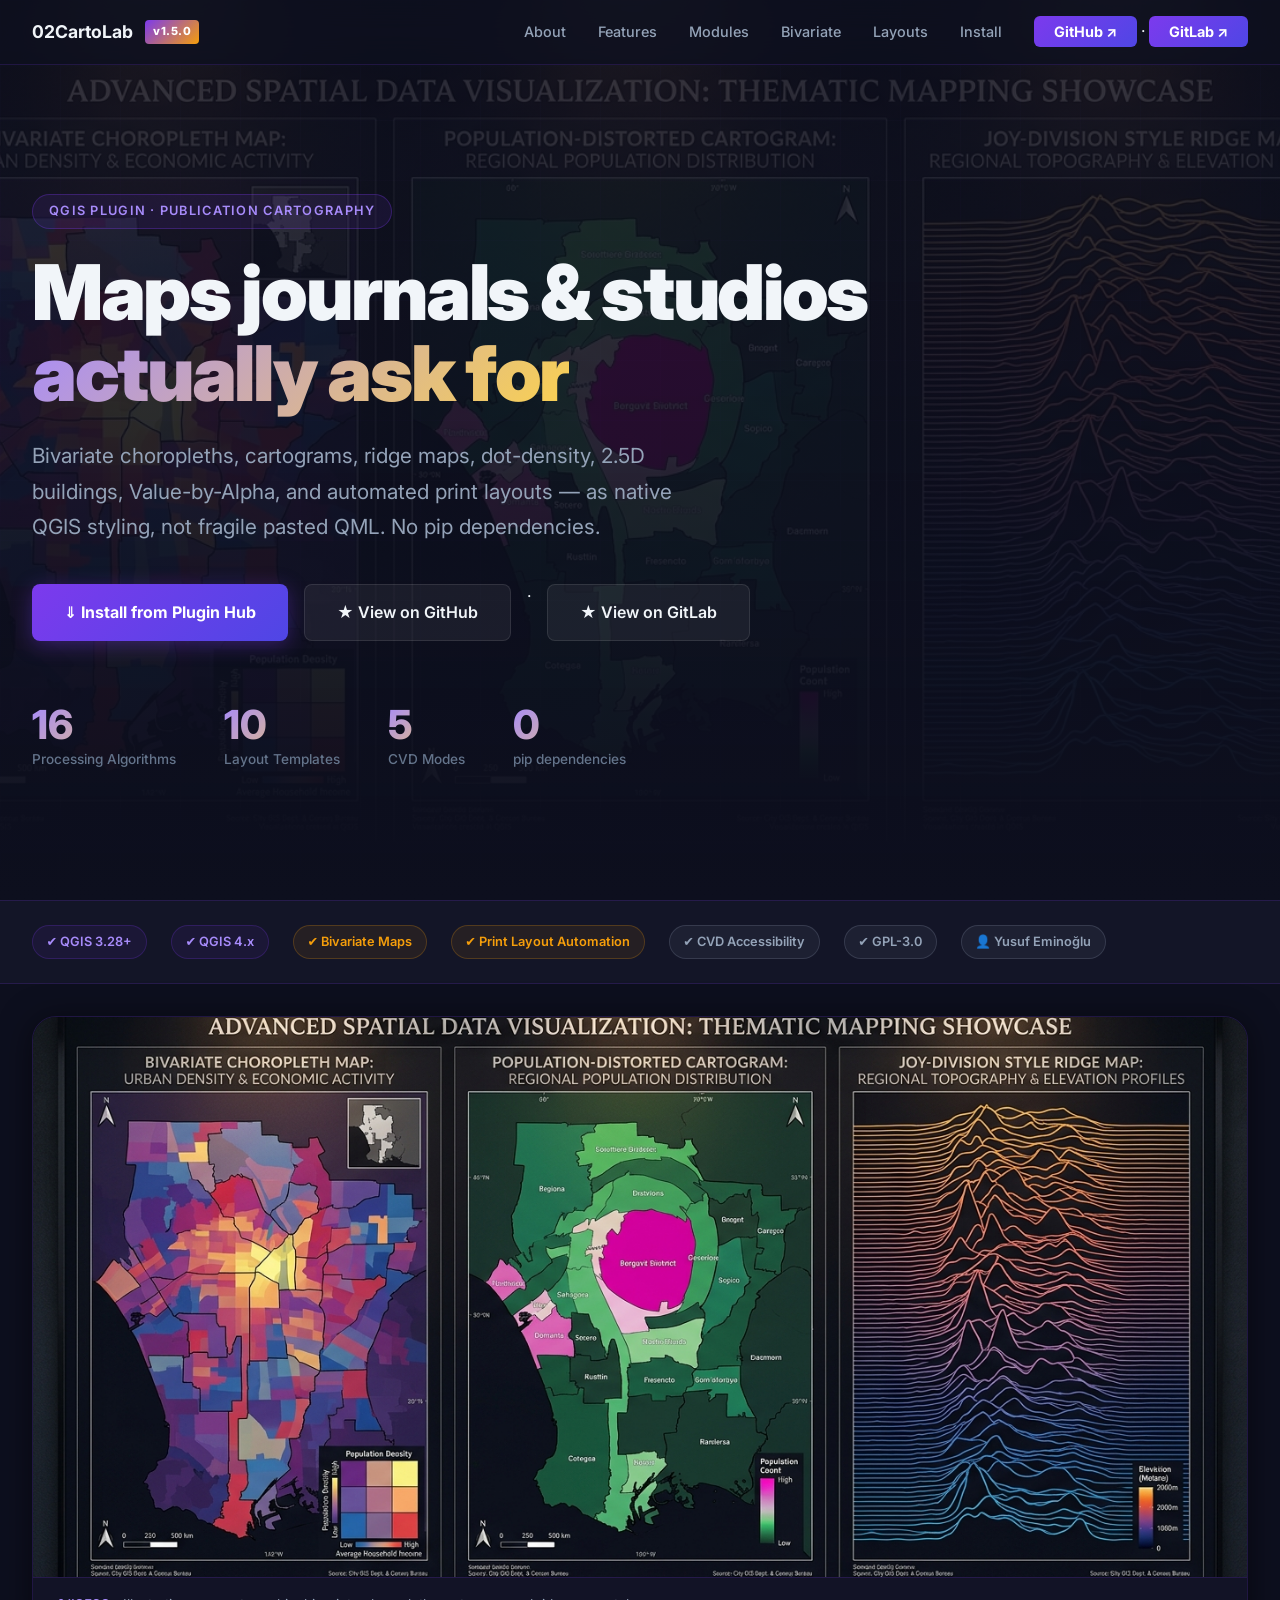
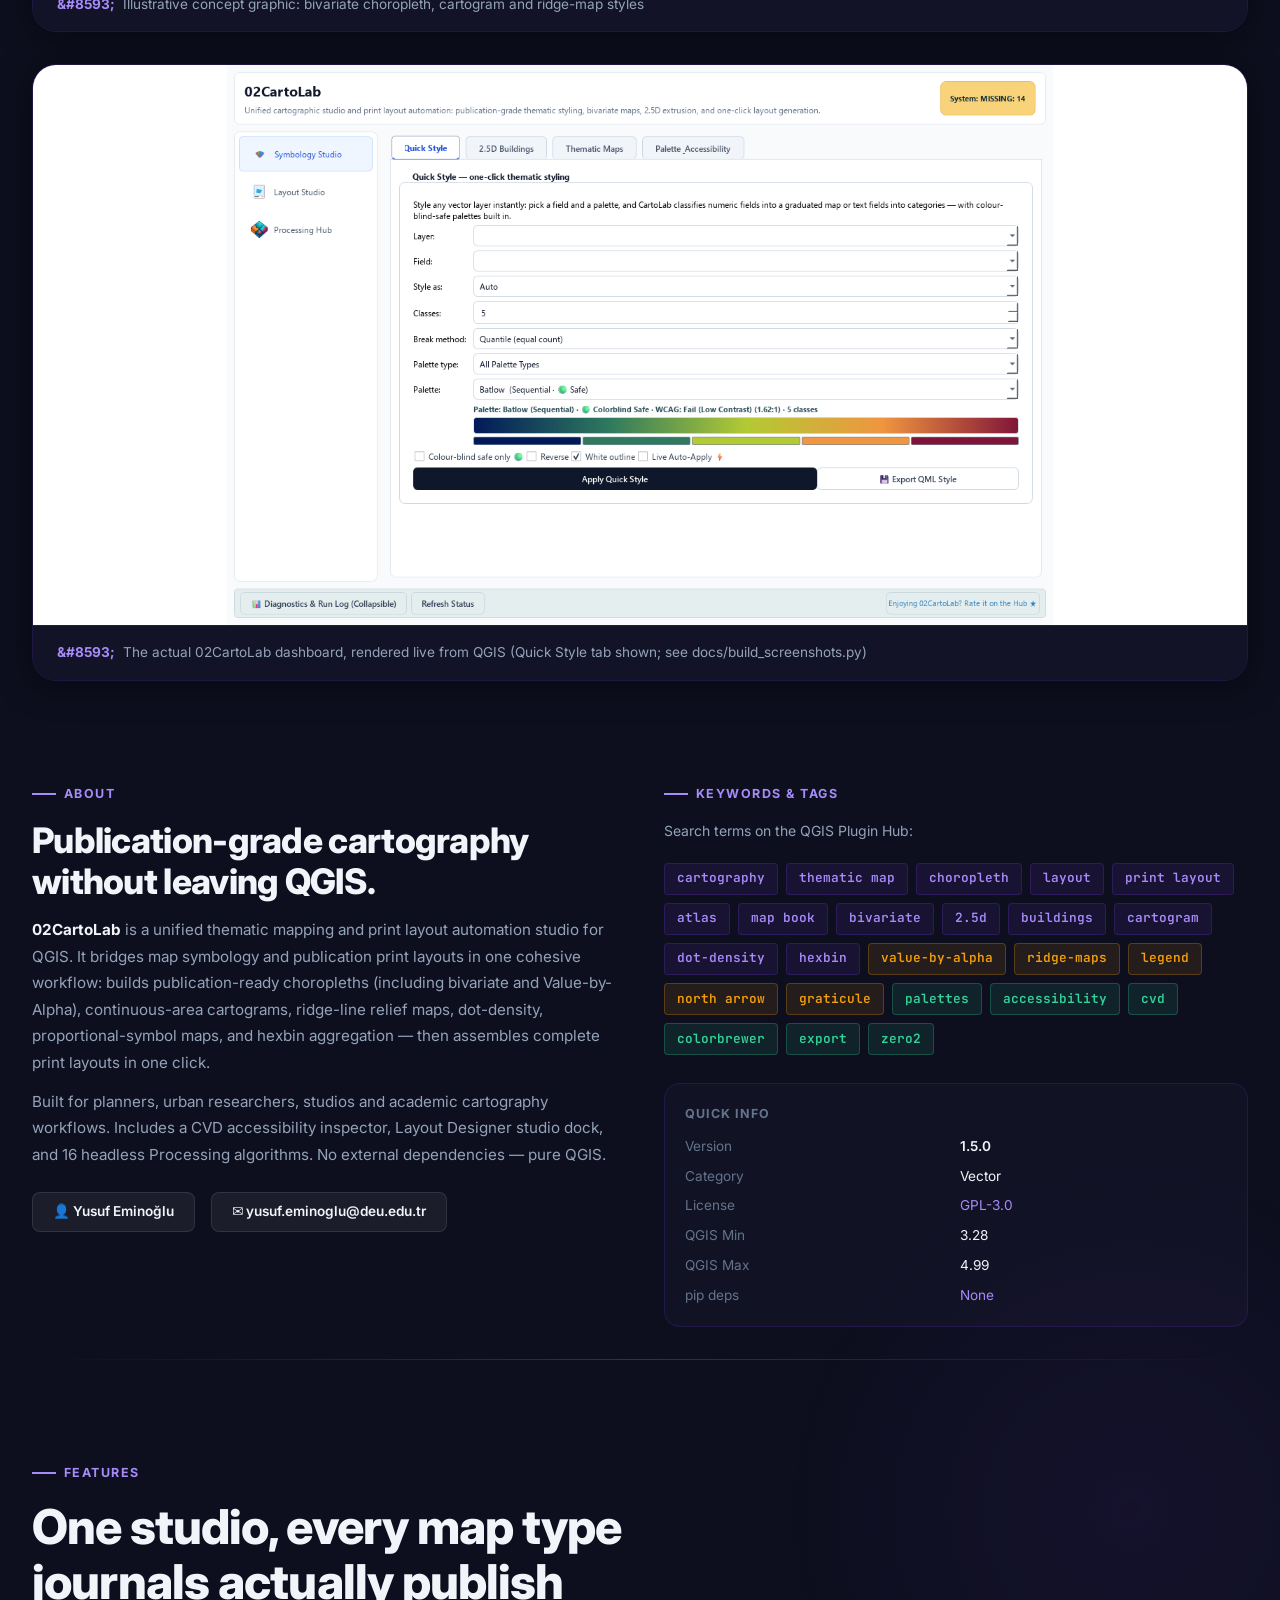
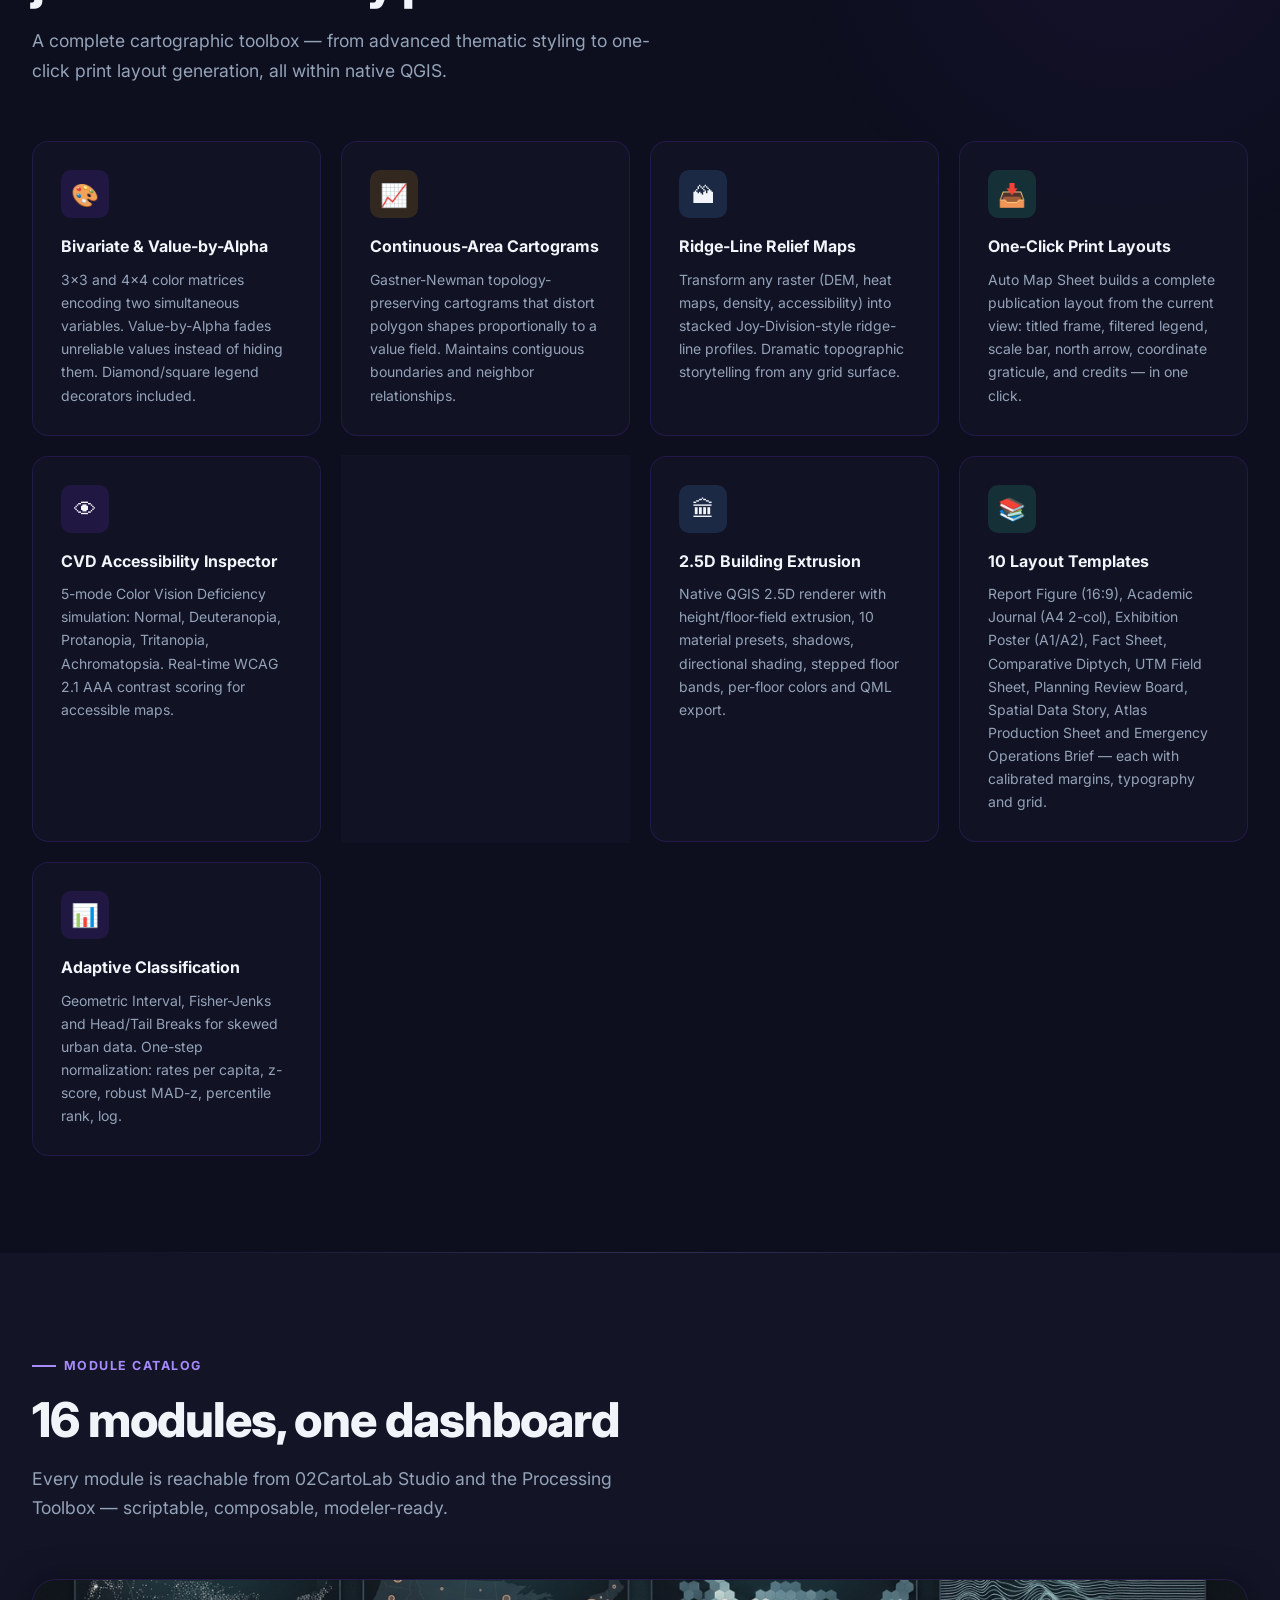
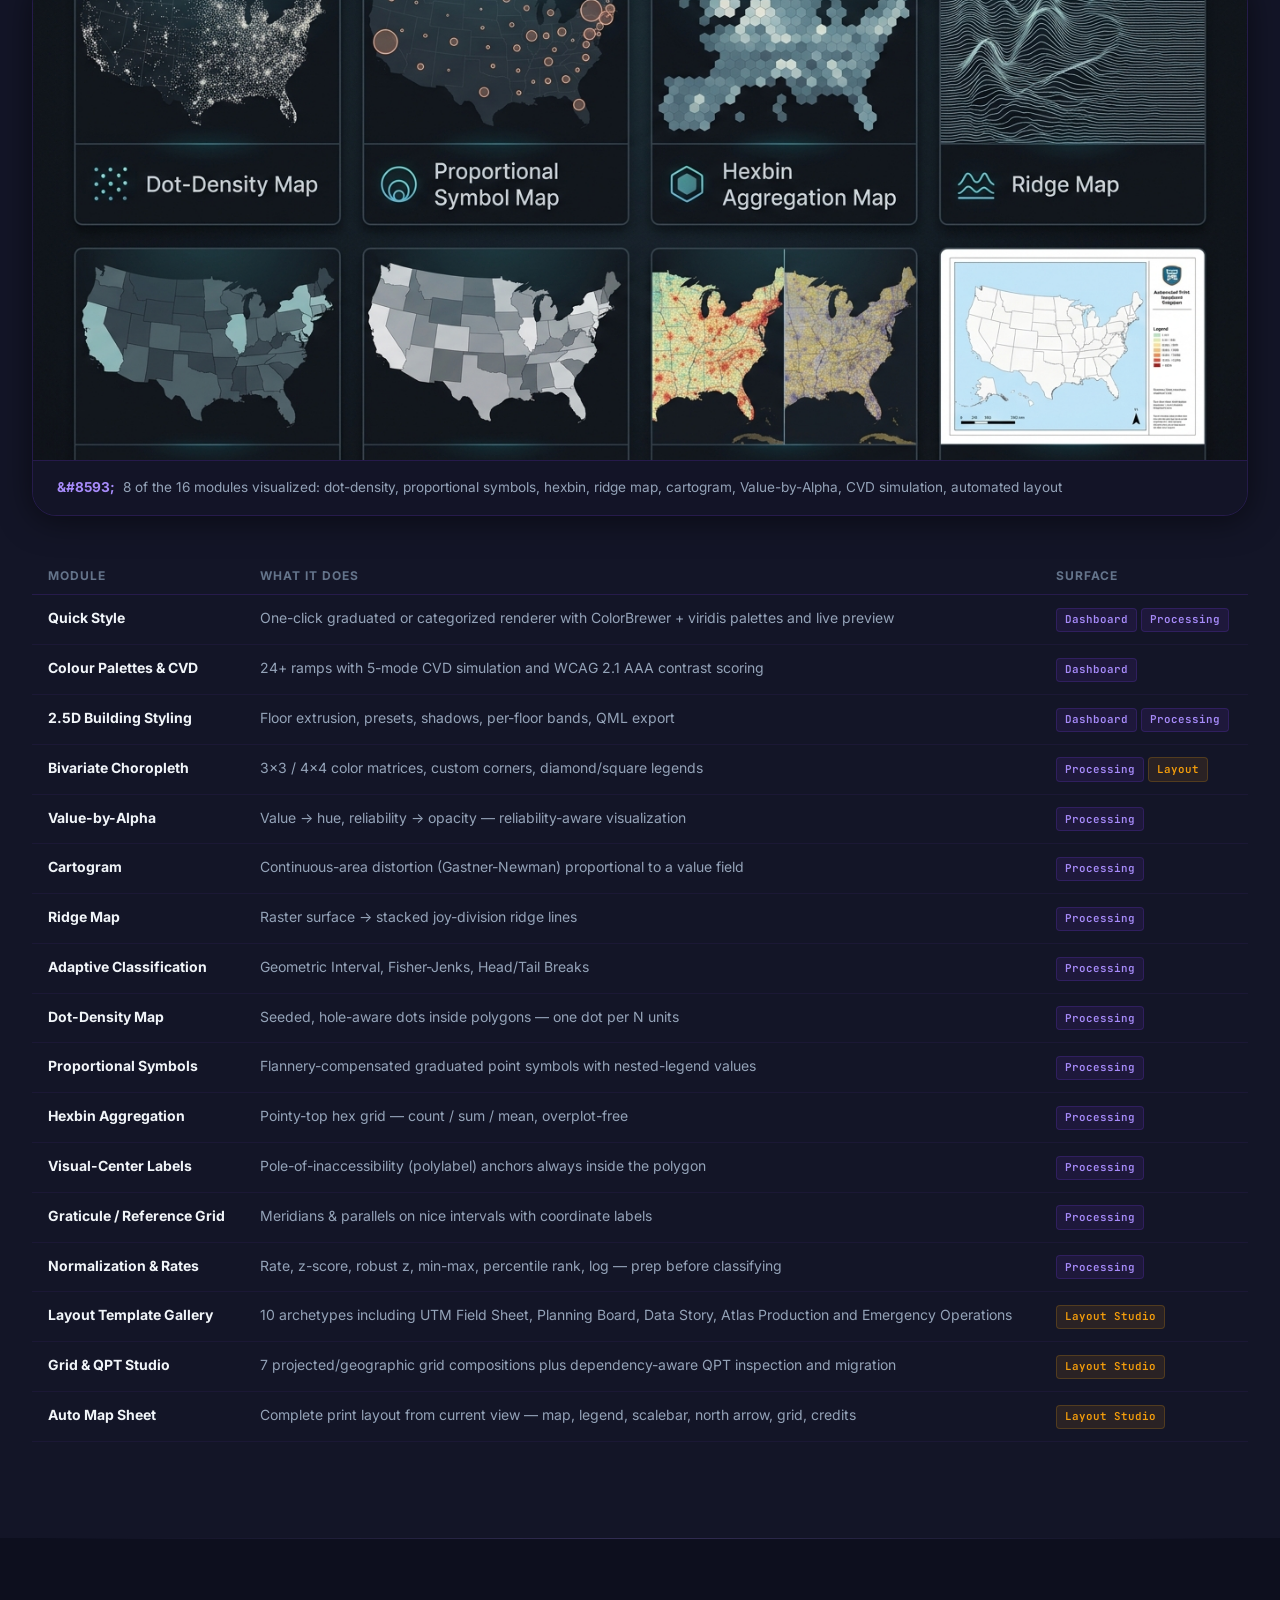
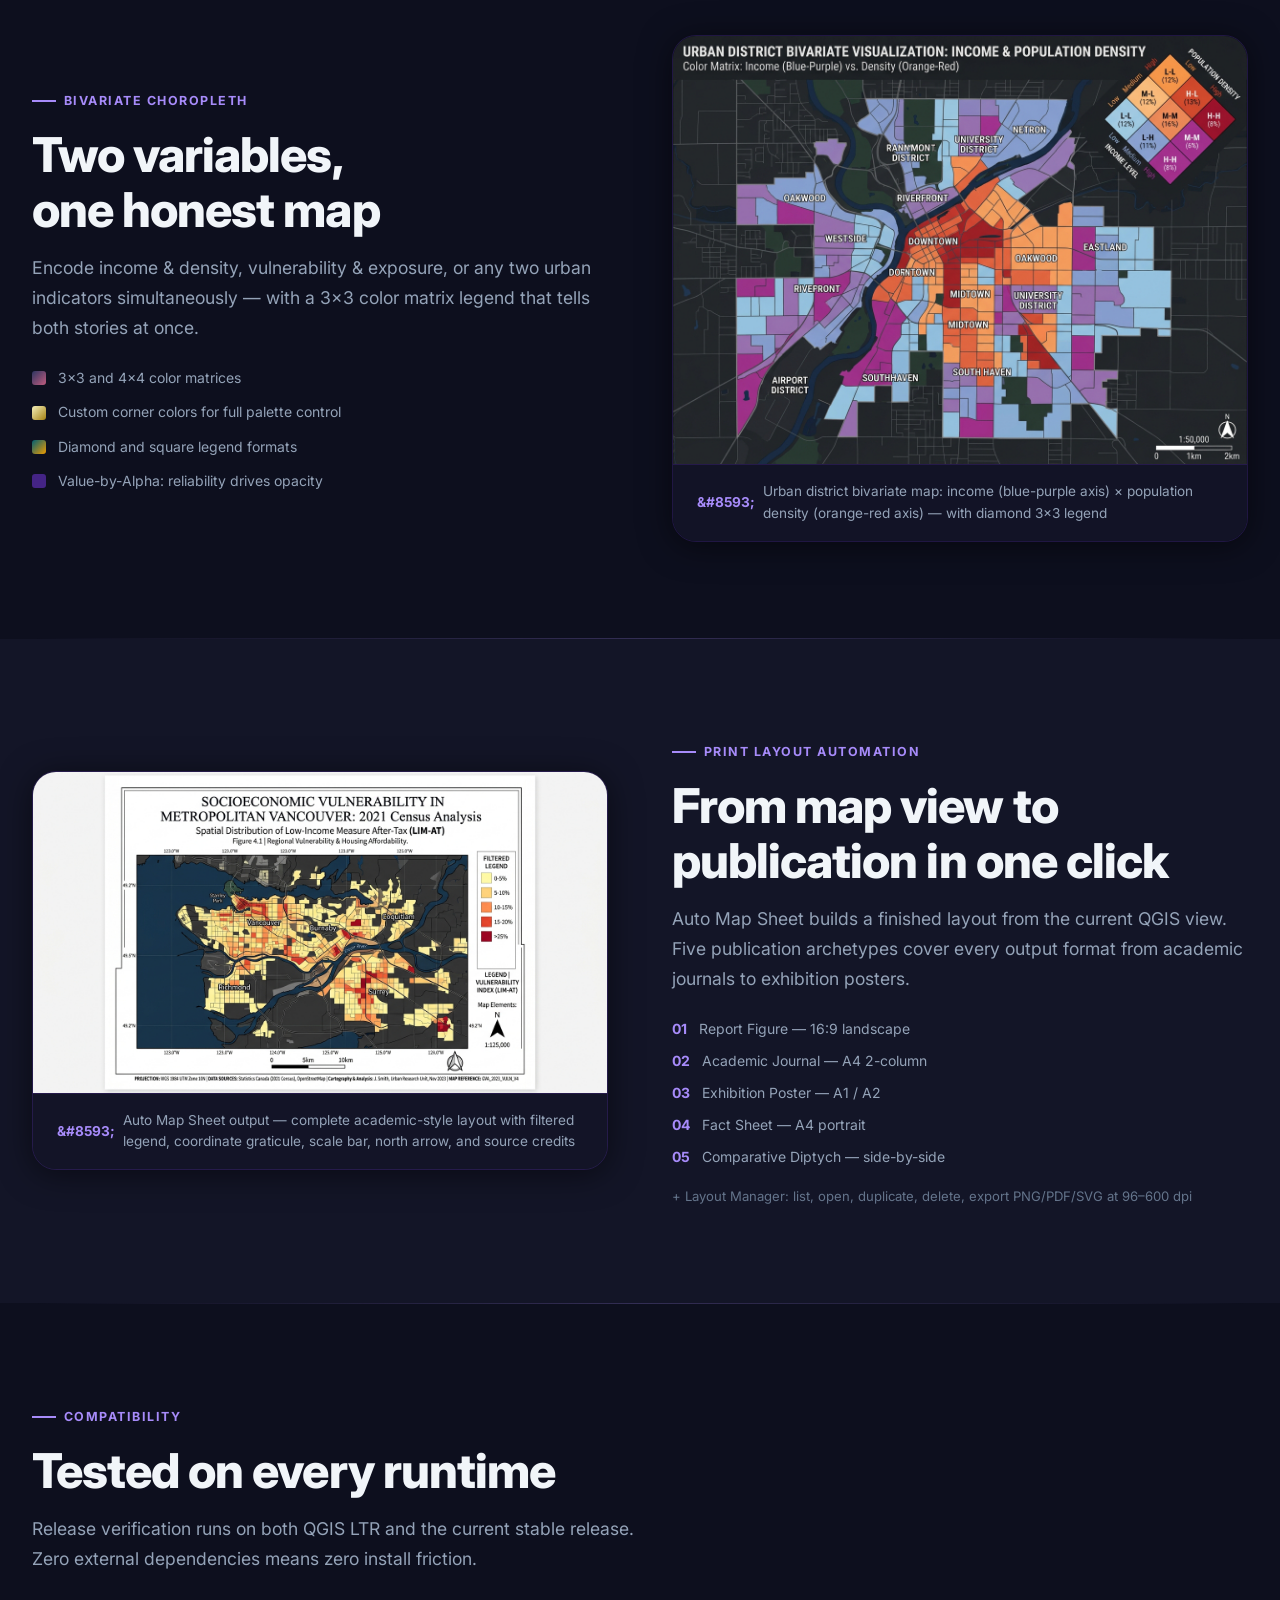
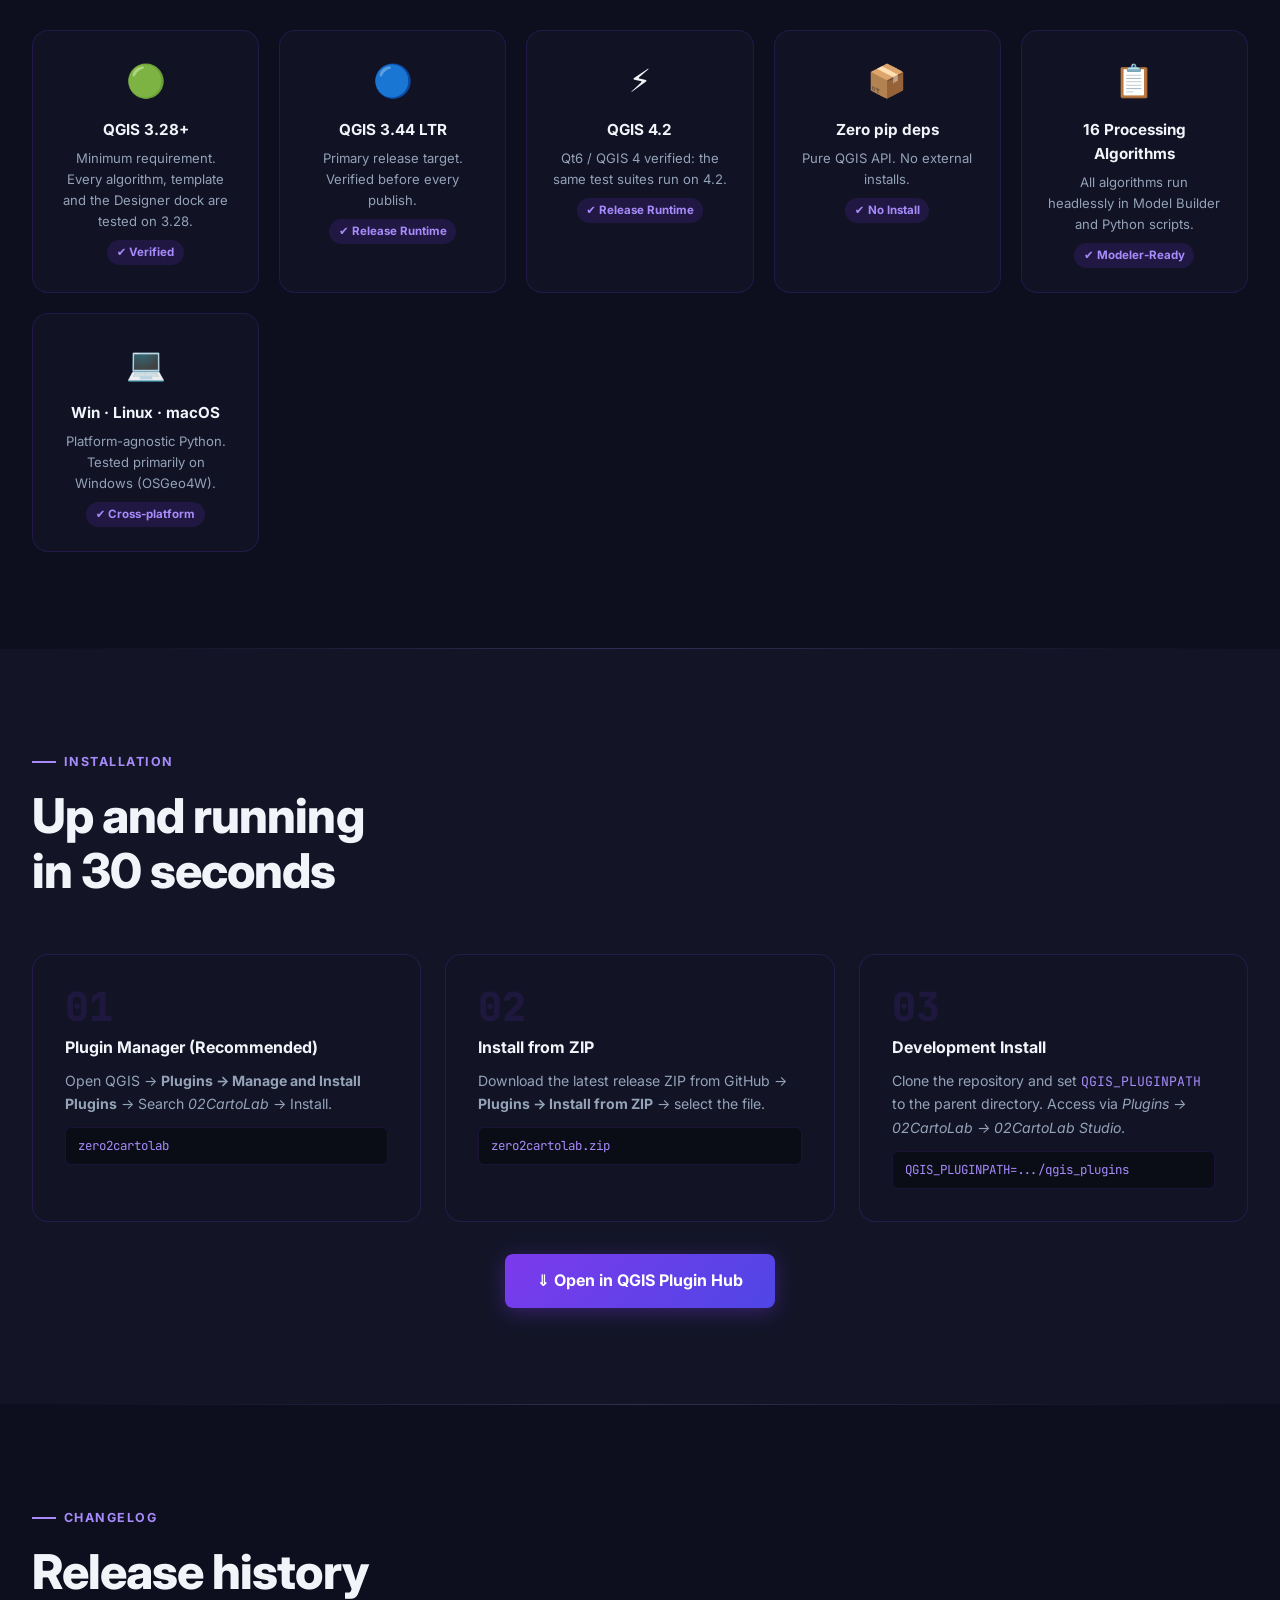
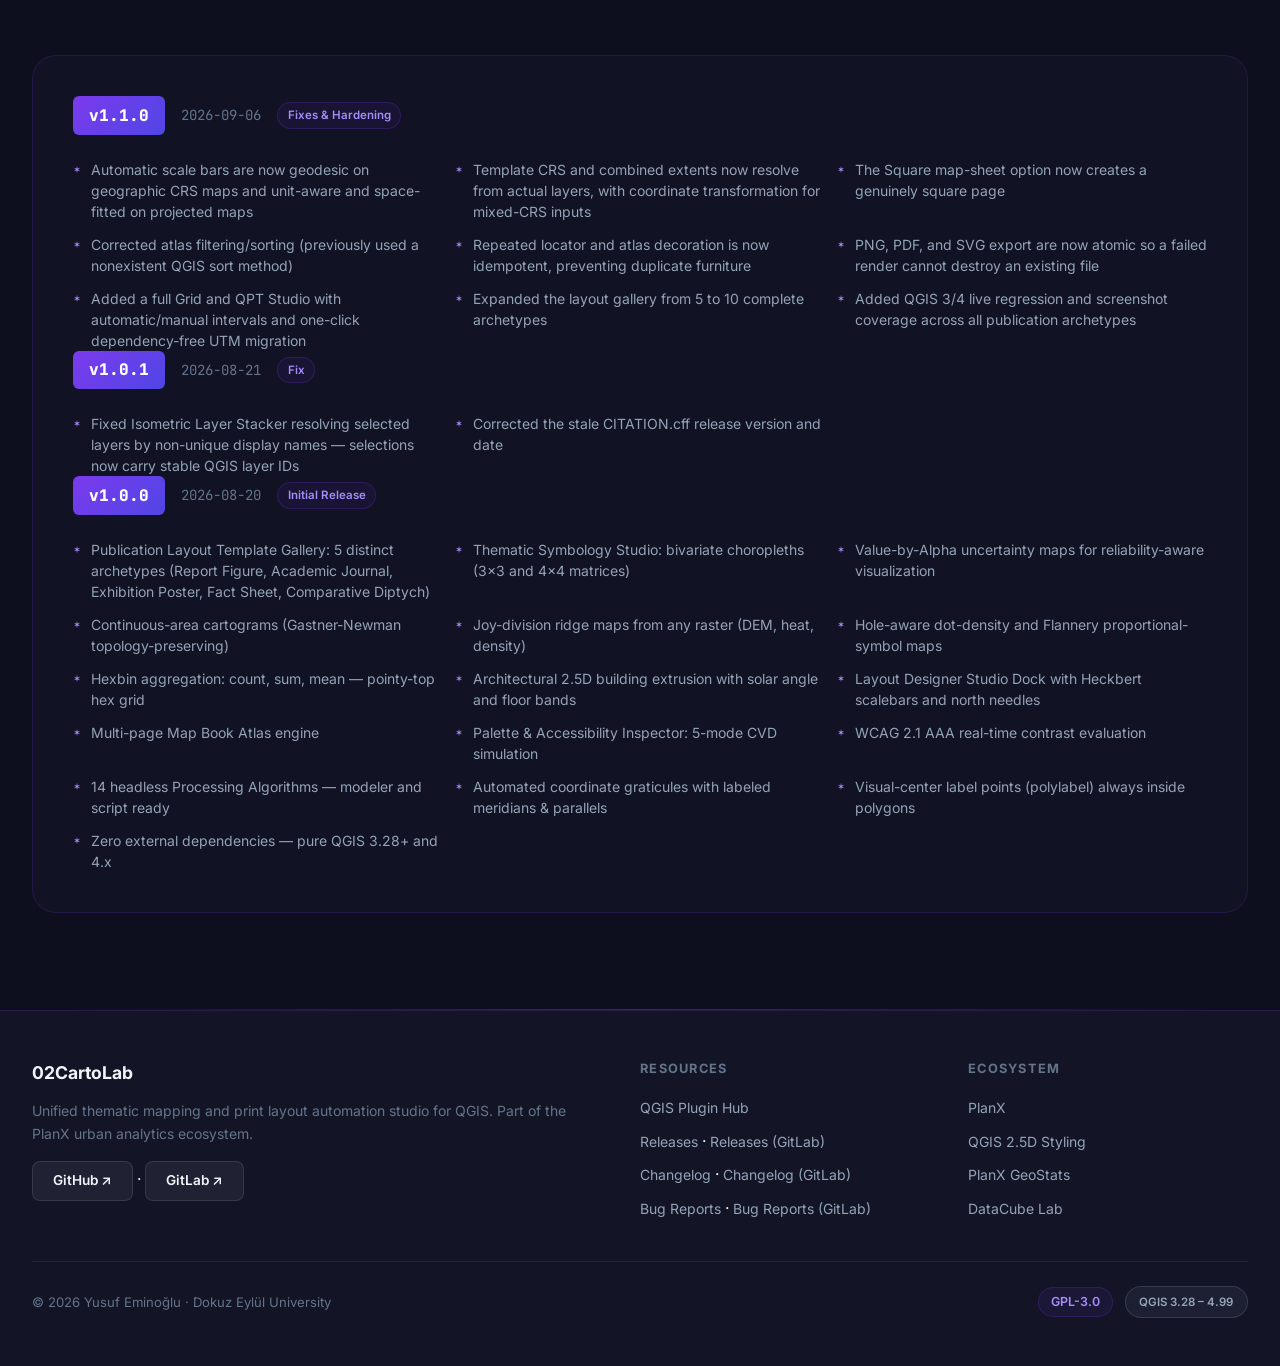
==== commit 74415780: "Docs: correct counts, versions, links and menu names; QGIS matrix in CI - 16 Processing algorithms (" ====
--- a/docs/index.html
+++ b/docs/index.html
@@ -6,7 +6,7 @@
   <title>02CartoLab — Publication-Grade Cartography Studio for QGIS</title>
   <meta name="description" content="Unified thematic mapping and print layout automation studio for QGIS. Bivariate choropleths, cartograms, ridge maps, dot-density, 2.5D buildings, automated layouts. No pip dependencies." />
   <meta property="og:title" content="02CartoLab QGIS Plugin" />
-  <meta property="og:description" content="Publication-grade cartography without leaving QGIS. 16 algorithms, 5 layout templates, CVD accessibility inspector." />
+  <meta property="og:description" content="Publication-grade cartography without leaving QGIS. 16 algorithms, 10 layout templates, CVD accessibility inspector." />
   <meta property="og:type" content="website" />
 
   <link rel="preconnect" href="https://fonts.googleapis.com" />
@@ -221,7 +221,7 @@
   <div class="nav-inner">
     <div class="nav-logo">
       <span>02CartoLab</span>
-      <span class="logo-badge">v1.1.0</span>
+      <span class="logo-badge">v1.5.0</span>
     </div>
     <ul class="nav-links">
       <li><a href="#about">About</a></li>
@@ -230,7 +230,7 @@
       <li><a href="#bivariate">Bivariate</a></li>
       <li><a href="#layouts">Layouts</a></li>
       <li><a href="#install">Install</a></li>
-      <li><a href="https://github.com/YusufEminoglu/zero2cartolab" class="nav-cta">GitHub &#x2197;</a> &middot; <a href="https://gitlab.com/yusufeminoglu/zero2cartolab" class="nav-cta">GitLab &#x2197;</a></li>
+      <li><a href="https://github.com/YusufEminoglu/zero2cartolab" class="nav-cta">GitHub &#x2197;</a> &middot; <a href="https://gitlab.com/geophilo1/zero2cartolab" class="nav-cta">GitLab &#x2197;</a></li>
     </ul>
   </div>
 </nav>
@@ -253,11 +253,11 @@
     </p>
     <div class="hero-actions">
       <a href="https://plugins.qgis.org/plugins/zero2cartolab/" class="btn-primary">&#8659; Install from Plugin Hub</a>
-      <a href="https://github.com/YusufEminoglu/zero2cartolab" class="btn-secondary">&#9733; View on GitHub</a> &middot; <a href="https://gitlab.com/yusufeminoglu/zero2cartolab" class="btn-secondary">&#9733; View on GitLab</a>
+      <a href="https://github.com/YusufEminoglu/zero2cartolab" class="btn-secondary">&#9733; View on GitHub</a> &middot; <a href="https://gitlab.com/geophilo1/zero2cartolab" class="btn-secondary">&#9733; View on GitLab</a>
     </div>
     <div class="hero-stats">
-      <div class="hero-stat"><div class="value">14</div><div class="label">Processing Algorithms</div></div>
-      <div class="hero-stat"><div class="value">5</div><div class="label">Layout Templates</div></div>
+      <div class="hero-stat"><div class="value">16</div><div class="label">Processing Algorithms</div></div>
+      <div class="hero-stat"><div class="value">10</div><div class="label">Layout Templates</div></div>
       <div class="hero-stat"><div class="value">5</div><div class="label">CVD Modes</div></div>
       <div class="hero-stat"><div class="value">0</div><div class="label">pip dependencies</div></div>
     </div>
@@ -311,7 +311,7 @@
         <p style="font-size:0.95rem;color:var(--text-secondary);line-height:1.75;margin-top:0.75rem;">
           Built for planners, urban researchers, studios and academic cartography
           workflows. Includes a CVD accessibility inspector, Layout Designer studio
-          dock, and 14 headless Processing algorithms. No external dependencies &mdash;
+          dock, and 16 headless Processing algorithms. No external dependencies &mdash;
           pure QGIS.
         </p>
         <div style="margin-top:1.5rem;display:flex;gap:1rem;flex-wrap:wrap;">
@@ -351,7 +351,7 @@
         <div style="margin-top:1.75rem;background:var(--card-bg);border:1px solid var(--border);border-radius:var(--radius-md);padding:1.25rem;">
           <div style="font-size:0.78rem;color:var(--text-muted);font-weight:700;letter-spacing:0.08em;text-transform:uppercase;margin-bottom:0.75rem;">Quick Info</div>
           <div style="display:grid;grid-template-columns:1fr 1fr;gap:0.5rem;font-size:0.85rem;">
-            <div style="color:var(--text-muted);">Version</div><div style="color:var(--text-primary);font-weight:600;">1.0.0</div>
+            <div style="color:var(--text-muted);">Version</div><div style="color:var(--text-primary);font-weight:600;">1.5.0</div>
             <div style="color:var(--text-muted);">Category</div><div style="color:var(--text-primary);">Vector</div>
             <div style="color:var(--text-muted);">License</div><div style="color:var(--purple-light);">GPL-3.0</div>
             <div style="color:var(--text-muted);">QGIS Min</div><div style="color:var(--text-primary);">3.28</div>
@@ -413,8 +413,8 @@
       </div>
       <div class="feature-card">
         <div class="feature-icon fi-r">&#128218;</div>
-        <h3>5 Layout Templates</h3>
-        <p>Report Figure (16:9), Academic Journal (A4 2-col), Exhibition Poster (A1/A2), Fact Sheet, and Comparative Diptych &mdash; each with calibrated margins, typography and grid.</p>
+        <h3>10 Layout Templates</h3>
+        <p>Report Figure (16:9), Academic Journal (A4 2-col), Exhibition Poster (A1/A2), Fact Sheet, Comparative Diptych, UTM Field Sheet, Planning Review Board, Spatial Data Story, Atlas Production Sheet and Emergency Operations Brief &mdash; each with calibrated margins, typography and grid.</p>
       </div>
       <div class="feature-card">
         <div class="feature-icon fi-p">&#128202;</div>
@@ -433,7 +433,7 @@
     <div class="section-header">
       <div class="section-eyebrow">Module Catalog</div>
       <h2 class="section-title">16 modules, one dashboard</h2>
-      <p class="section-subtitle">Every module is reachable from the 02CartoLab Dashboard and the Processing Toolbox &mdash; scriptable, composable, modeler-ready.</p>
+      <p class="section-subtitle">Every module is reachable from 02CartoLab Studio and the Processing Toolbox &mdash; scriptable, composable, modeler-ready.</p>
     </div>
 
     <div class="image-full" style="margin-bottom:2.5rem;">
@@ -549,10 +549,10 @@
       <p class="section-subtitle">Release verification runs on both QGIS LTR and the current stable release. Zero external dependencies means zero install friction.</p>
     </div>
     <div class="compat-grid">
-      <div class="compat-card"><div class="compat-icon">&#128994;</div><div class="compat-title">QGIS 3.28+</div><div class="compat-desc">Minimum requirement. Full feature support on all 3.x releases.</div><div><span class="compat-check">&#10004; Verified</span></div></div>
+      <div class="compat-card"><div class="compat-icon">&#128994;</div><div class="compat-title">QGIS 3.28+</div><div class="compat-desc">Minimum requirement. Every algorithm, template and the Designer dock are tested on 3.28.</div><div><span class="compat-check">&#10004; Verified</span></div></div>
       <div class="compat-card"><div class="compat-icon">&#128309;</div><div class="compat-title">QGIS 3.44 LTR</div><div class="compat-desc">Primary release target. Verified before every publish.</div><div><span class="compat-check">&#10004; Release Runtime</span></div></div>
-      <div class="compat-card"><div class="compat-icon">&#9889;</div><div class="compat-title">QGIS 4.2</div><div class="compat-desc">Qt6 / QGIS 4 verified. No deprecated API usage.</div><div><span class="compat-check">&#10004; Release Runtime</span></div></div>
-      <div class="compat-card"><div class="compat-icon">&#128230;</div><div class="compat-title">Zero pip deps</div><div class="compat-desc">Pure QGIS API + NumPy (bundled). No external installs.</div><div><span class="compat-check">&#10004; No Install</span></div></div>
+      <div class="compat-card"><div class="compat-icon">&#9889;</div><div class="compat-title">QGIS 4.2</div><div class="compat-desc">Qt6 / QGIS 4 verified: the same test suites run on 4.2.</div><div><span class="compat-check">&#10004; Release Runtime</span></div></div>
+      <div class="compat-card"><div class="compat-icon">&#128230;</div><div class="compat-title">Zero pip deps</div><div class="compat-desc">Pure QGIS API. No external installs.</div><div><span class="compat-check">&#10004; No Install</span></div></div>
       <div class="compat-card"><div class="compat-icon">&#128203;</div><div class="compat-title">16 Processing Algorithms</div><div class="compat-desc">All algorithms run headlessly in Model Builder and Python scripts.</div><div><span class="compat-check">&#10004; Modeler-Ready</span></div></div>
       <div class="compat-card"><div class="compat-icon">&#128187;</div><div class="compat-title">Win &middot; Linux &middot; macOS</div><div class="compat-desc">Platform-agnostic Python. Tested primarily on Windows (OSGeo4W).</div><div><span class="compat-check">&#10004; Cross-platform</span></div></div>
     </div>
@@ -584,7 +584,7 @@
       <div class="install-card">
         <div class="install-num">03</div>
         <h3>Development Install</h3>
-        <p>Clone the repository and set <span class="mono">QGIS_PLUGINPATH</span> to the parent directory. Access via <em>Plugins &rarr; 02CartoLab Dashboard</em>.</p>
+        <p>Clone the repository and set <span class="mono">QGIS_PLUGINPATH</span> to the parent directory. Access via <em>Plugins &rarr; 02CartoLab &rarr; 02CartoLab Studio</em>.</p>
         <div class="plugin-id">QGIS_PLUGINPATH=.../qgis_plugins</div>
       </div>
     </div>
@@ -665,16 +665,16 @@
       <h3>02CartoLab</h3>
       <p>Unified thematic mapping and print layout automation studio for QGIS. Part of the PlanX urban analytics ecosystem.</p>
       <div style="margin-top:1rem;">
-        <a href="https://github.com/YusufEminoglu/zero2cartolab" class="btn-secondary" style="display:inline-flex;font-size:0.85rem;padding:0.5rem 1.25rem;">GitHub &#x2197;</a> &middot; <a href="https://gitlab.com/yusufeminoglu/zero2cartolab" class="btn-secondary" style="display:inline-flex;font-size:0.85rem;padding:0.5rem 1.25rem;">GitLab &#x2197;</a>
+        <a href="https://github.com/YusufEminoglu/zero2cartolab" class="btn-secondary" style="display:inline-flex;font-size:0.85rem;padding:0.5rem 1.25rem;">GitHub &#x2197;</a> &middot; <a href="https://gitlab.com/geophilo1/zero2cartolab" class="btn-secondary" style="display:inline-flex;font-size:0.85rem;padding:0.5rem 1.25rem;">GitLab &#x2197;</a>
       </div>
     </div>
     <div class="footer-col">
       <h4>Resources</h4>
       <ul class="footer-links">
         <li><a href="https://plugins.qgis.org/plugins/zero2cartolab/">QGIS Plugin Hub</a></li>
-        <li><a href="https://github.com/YusufEminoglu/zero2cartolab/releases">Releases</a> &middot; <a href="https://gitlab.com/yusufeminoglu/zero2cartolab/-/releases">Releases (GitLab)</a></li>
-        <li><a href="https://github.com/YusufEminoglu/zero2cartolab/blob/main/CHANGELOG.md">Changelog</a> &middot; <a href="https://gitlab.com/yusufeminoglu/zero2cartolab/-/blob/main/CHANGELOG.md">Changelog (GitLab)</a></li>
-        <li><a href="https://github.com/YusufEminoglu/zero2cartolab/issues">Bug Reports</a> &middot; <a href="https://gitlab.com/yusufeminoglu/zero2cartolab/-/issues">Bug Reports (GitLab)</a></li>
+        <li><a href="https://github.com/YusufEminoglu/zero2cartolab/releases">Releases</a> &middot; <a href="https://gitlab.com/geophilo1/zero2cartolab/-/releases">Releases (GitLab)</a></li>
+        <li><a href="https://github.com/YusufEminoglu/zero2cartolab/blob/main/CHANGELOG.md">Changelog</a> &middot; <a href="https://gitlab.com/geophilo1/zero2cartolab/-/blob/main/CHANGELOG.md">Changelog (GitLab)</a></li>
+        <li><a href="https://github.com/YusufEminoglu/zero2cartolab/issues">Bug Reports</a> &middot; <a href="https://gitlab.com/geophilo1/zero2cartolab/-/issues">Bug Reports (GitLab)</a></li>
       </ul>
     </div>
     <div class="footer-col">
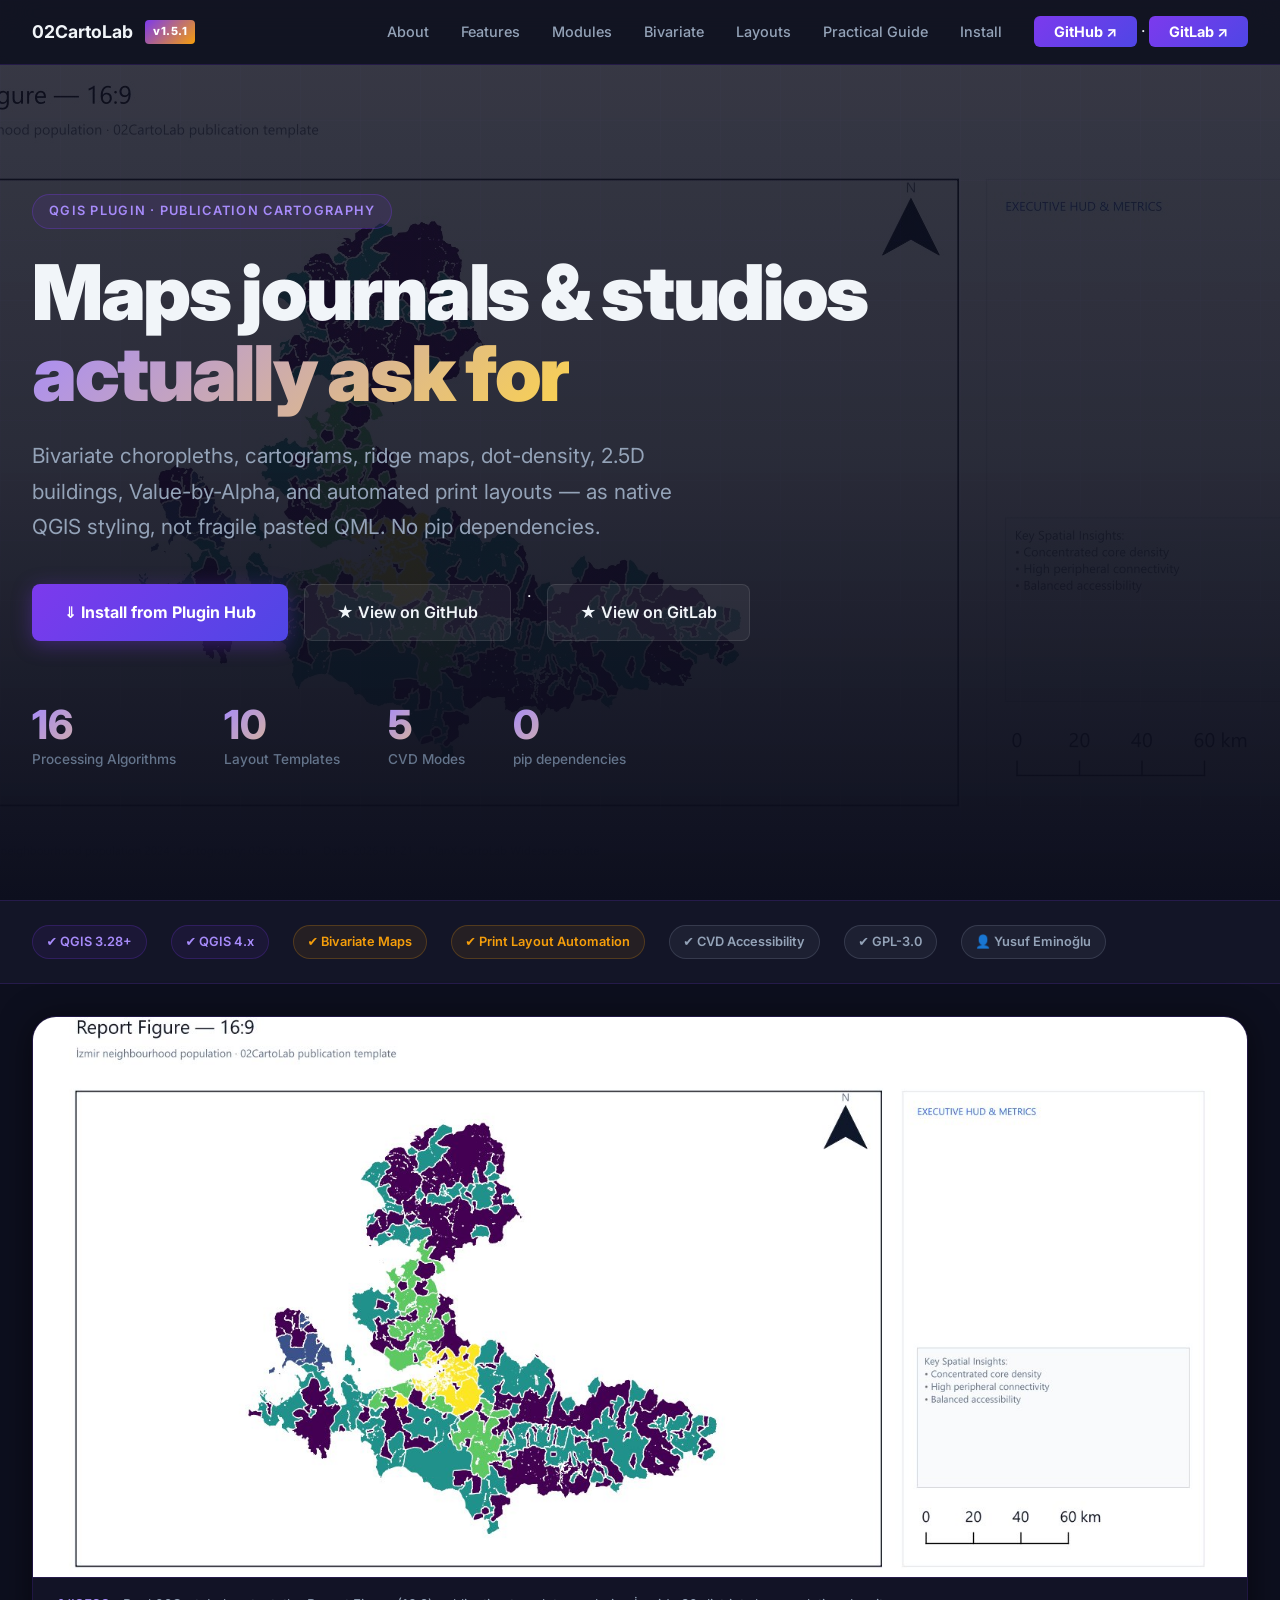
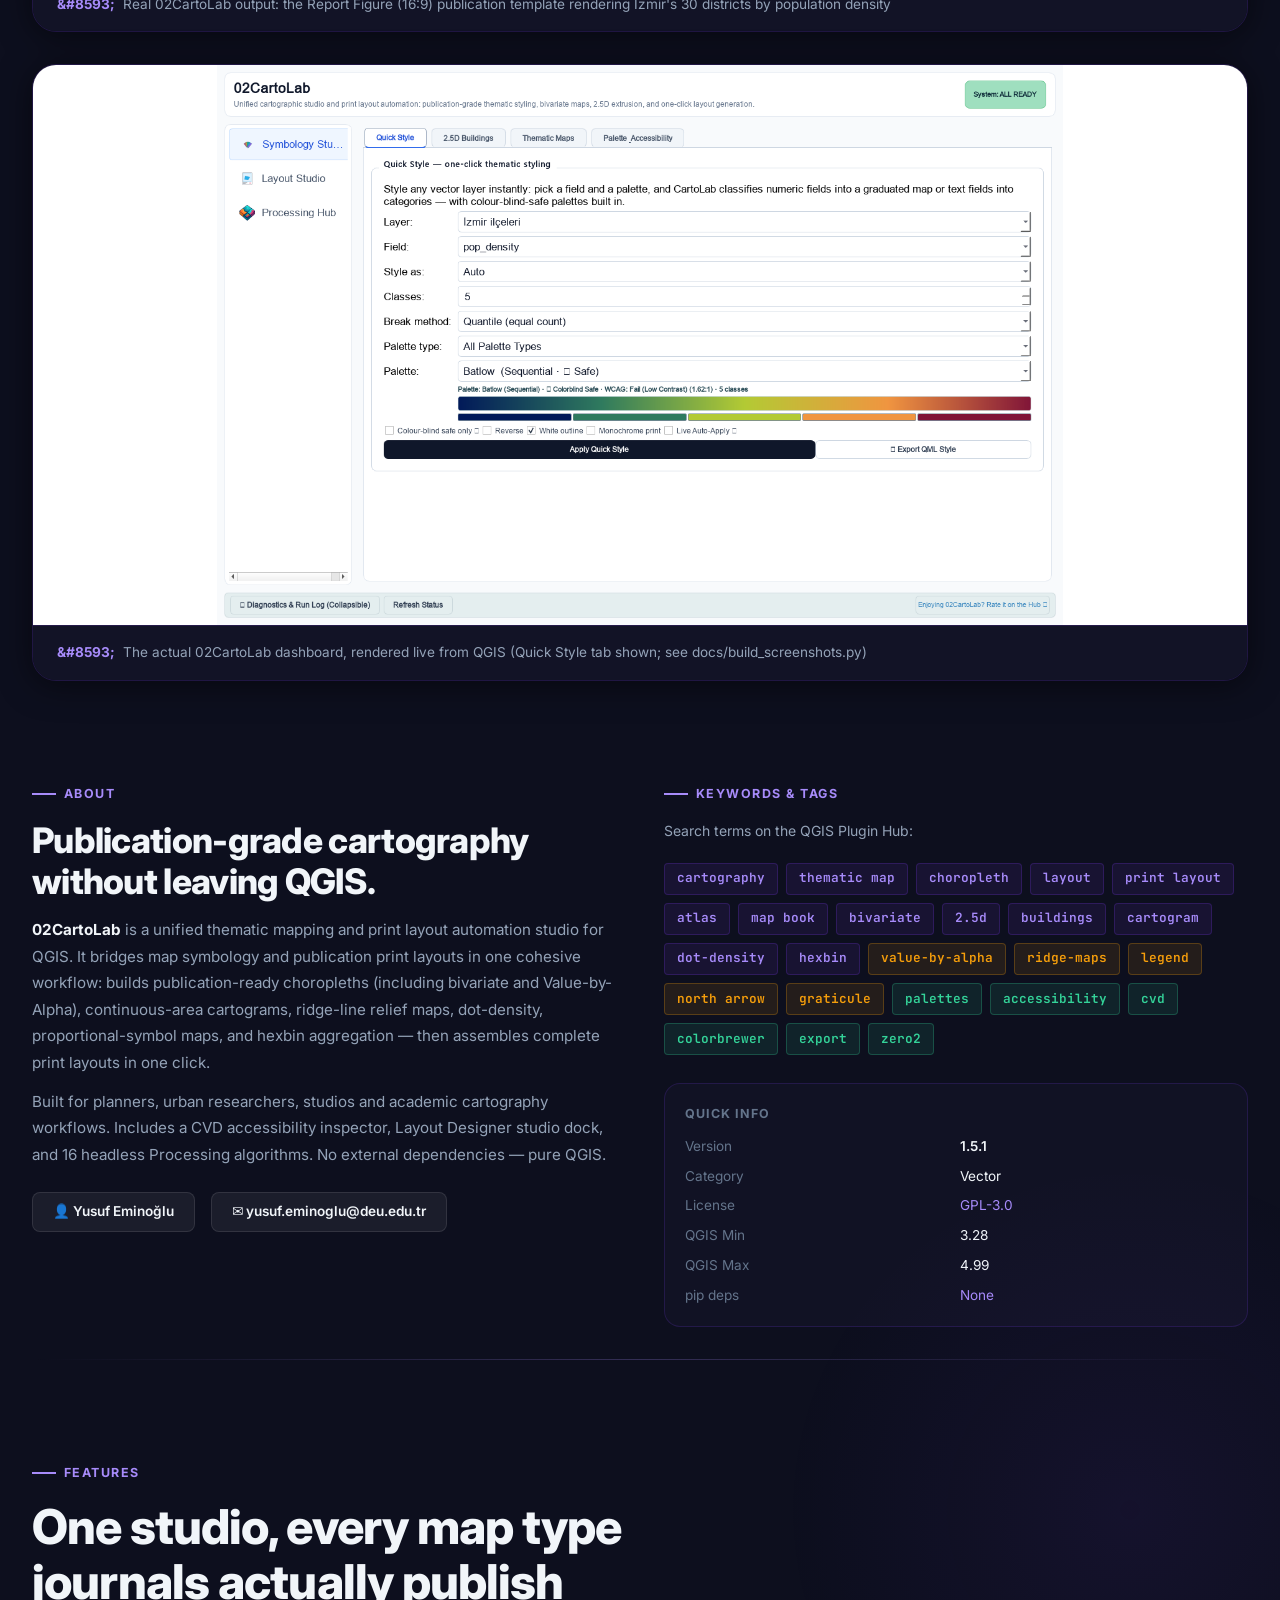
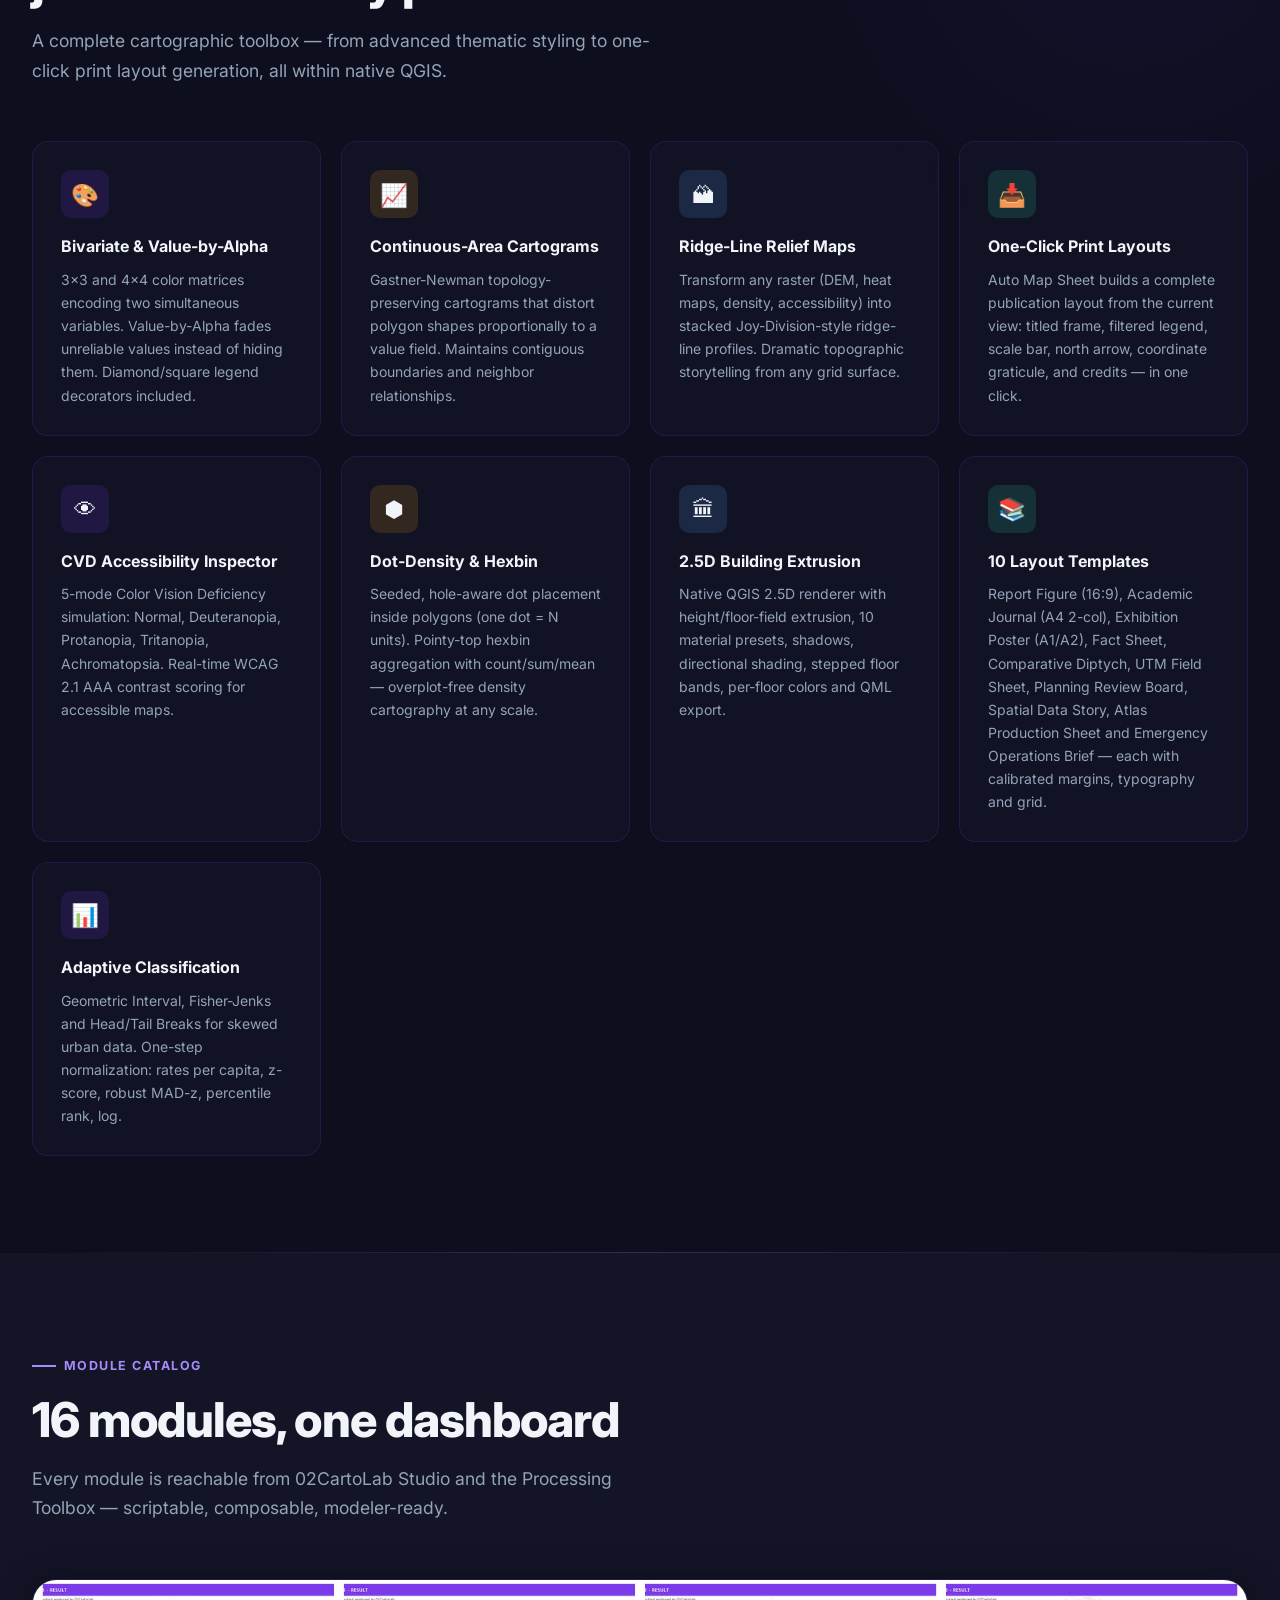
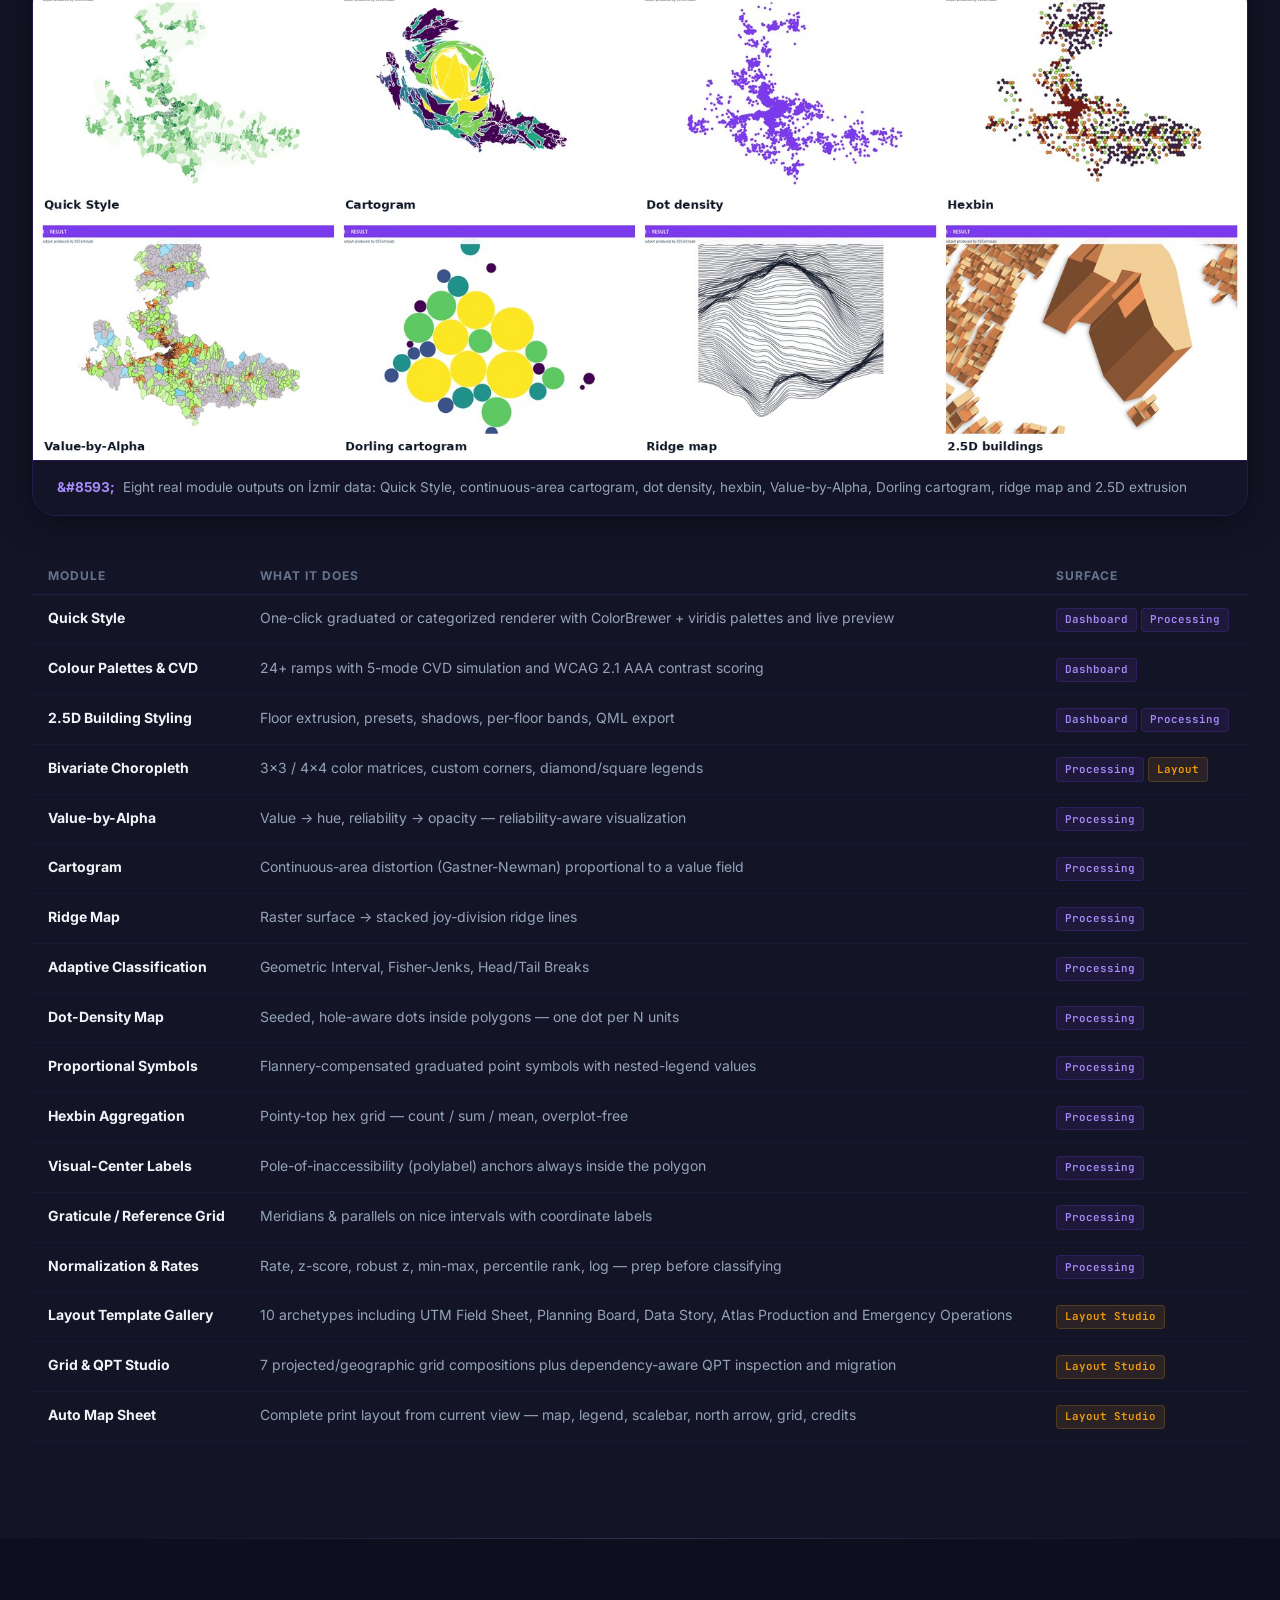
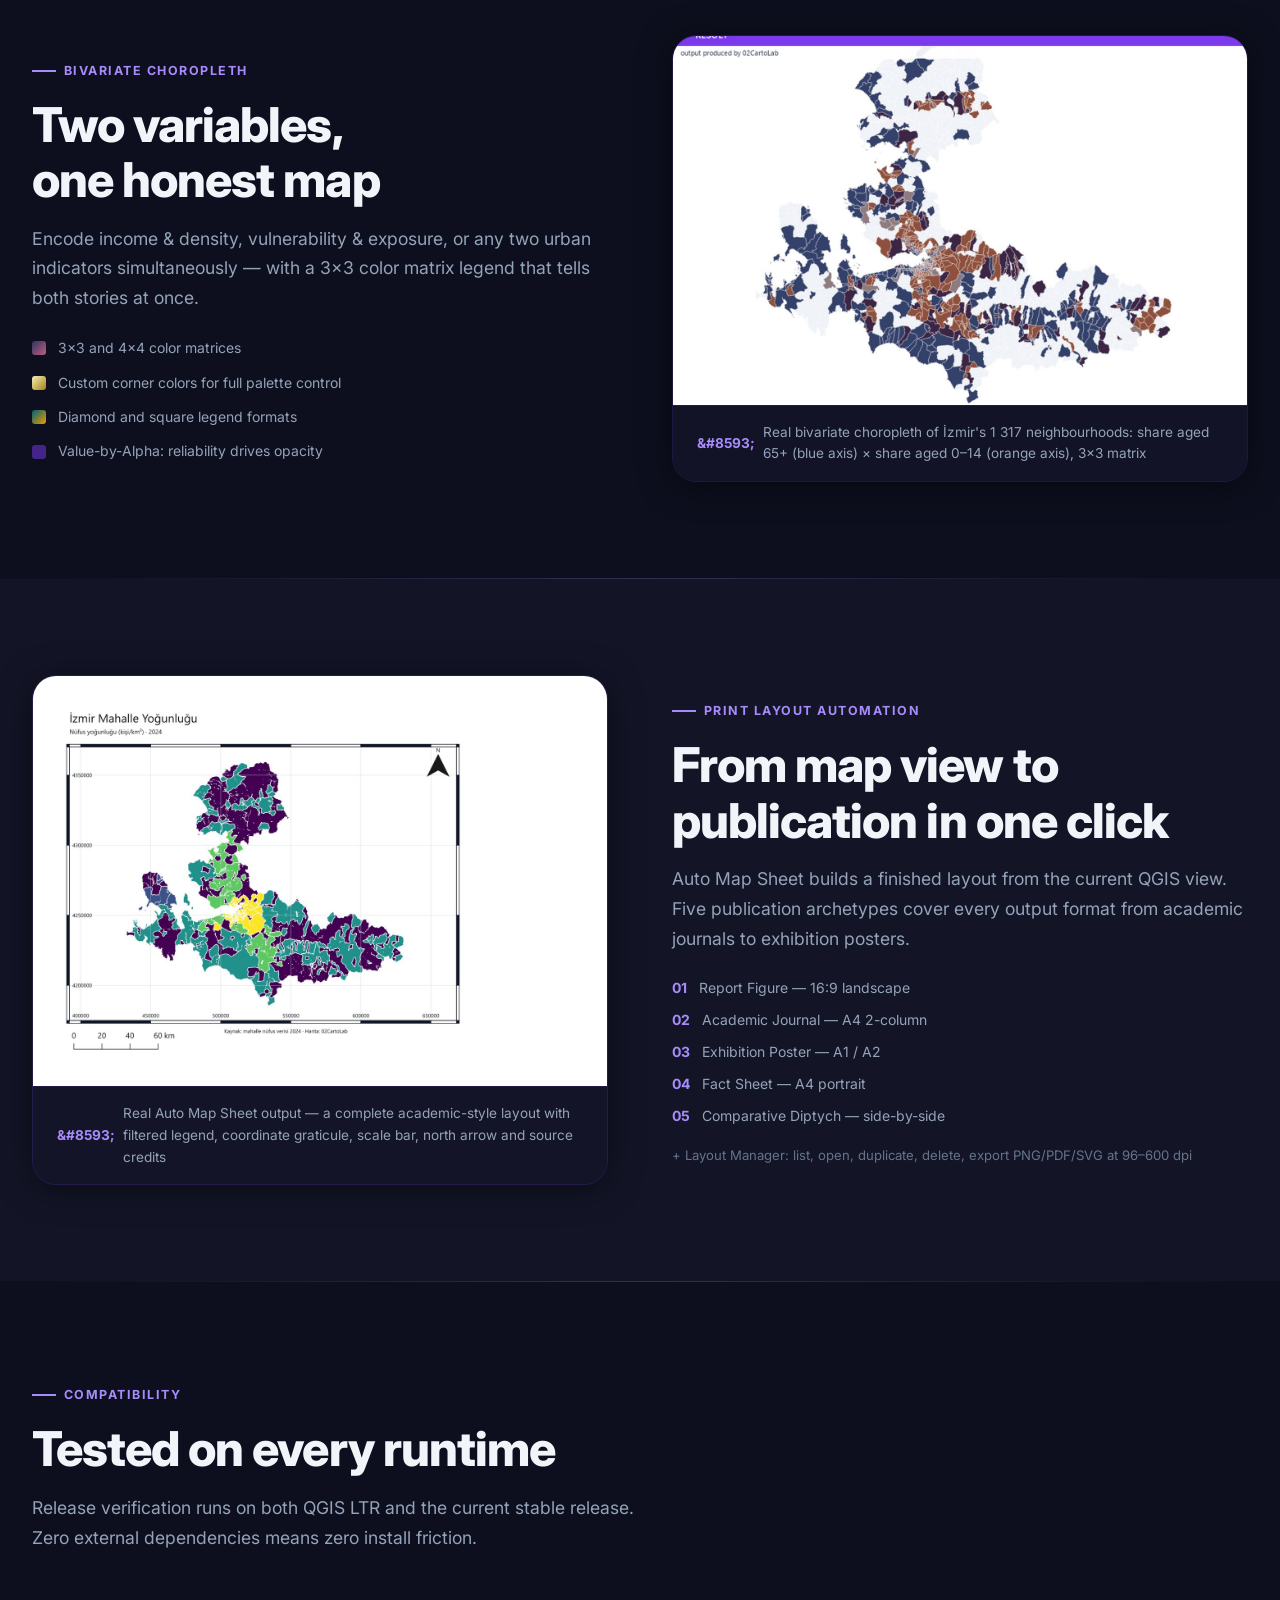
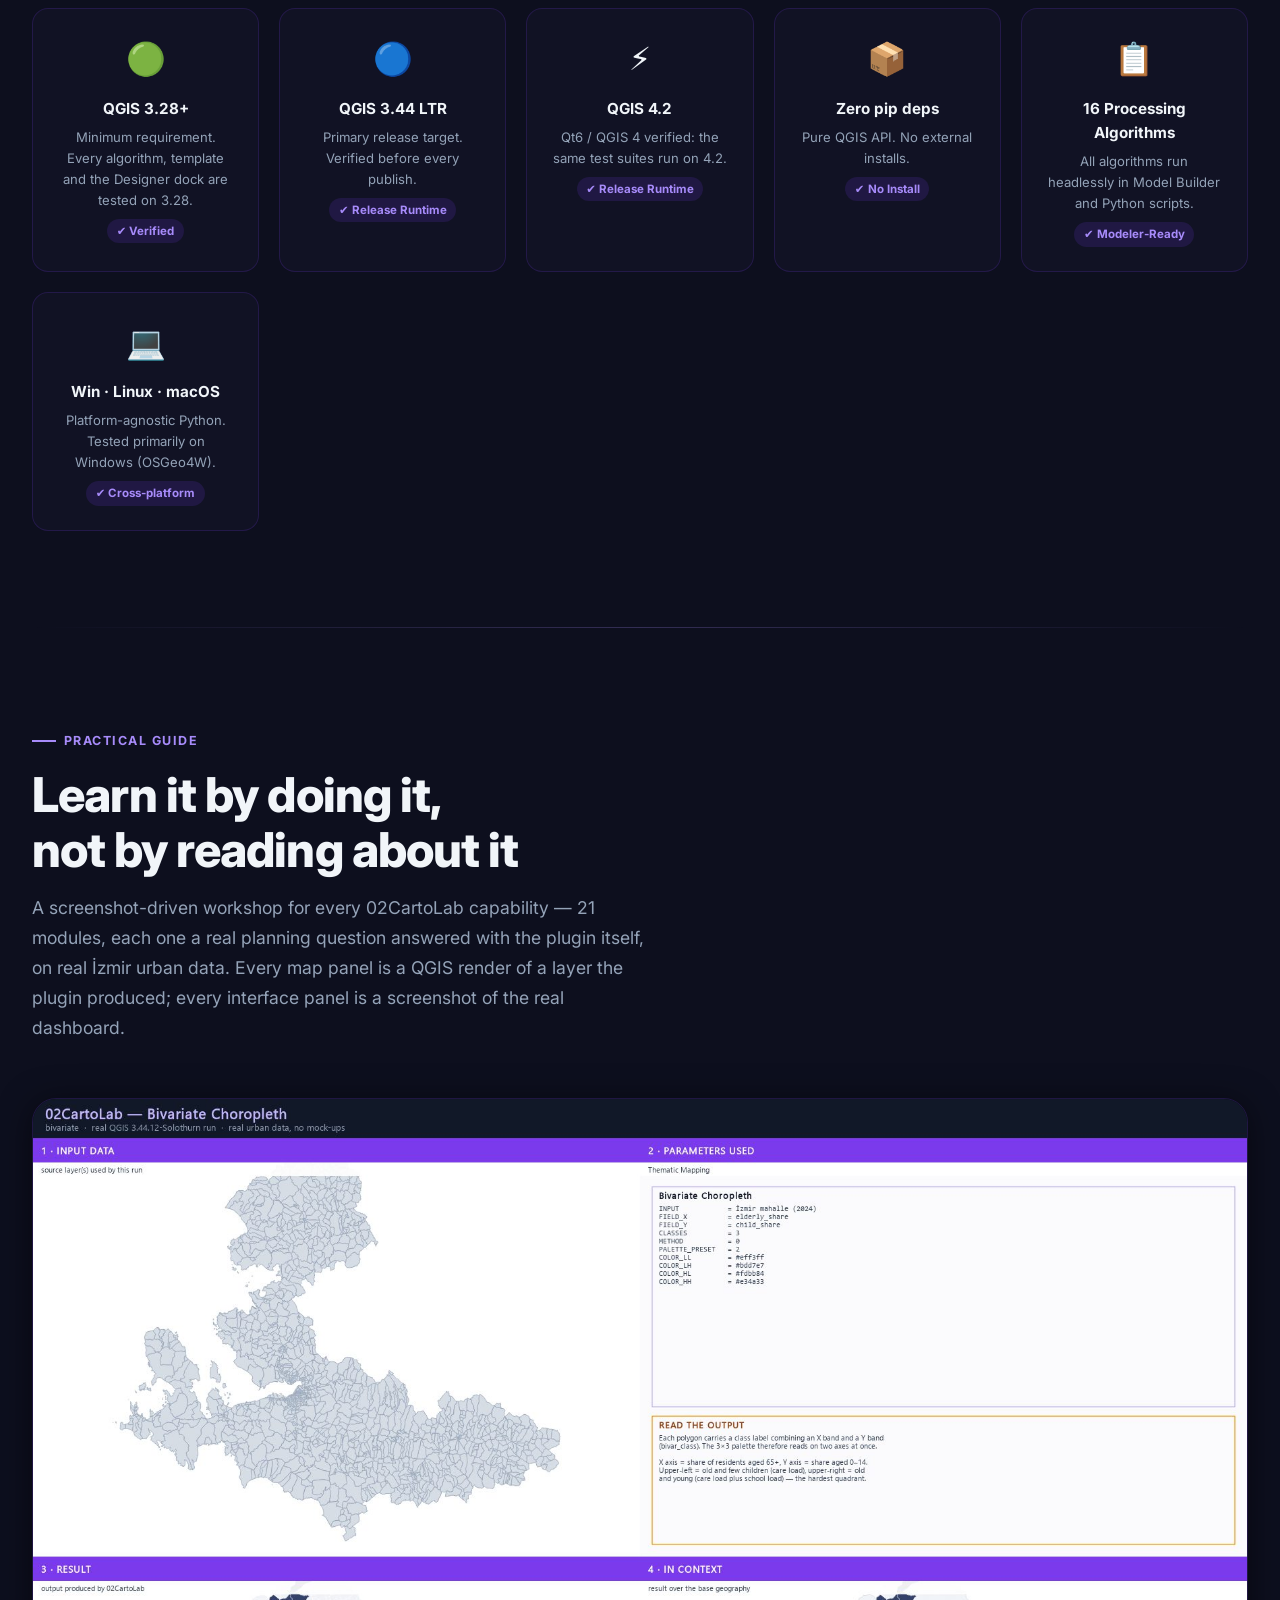
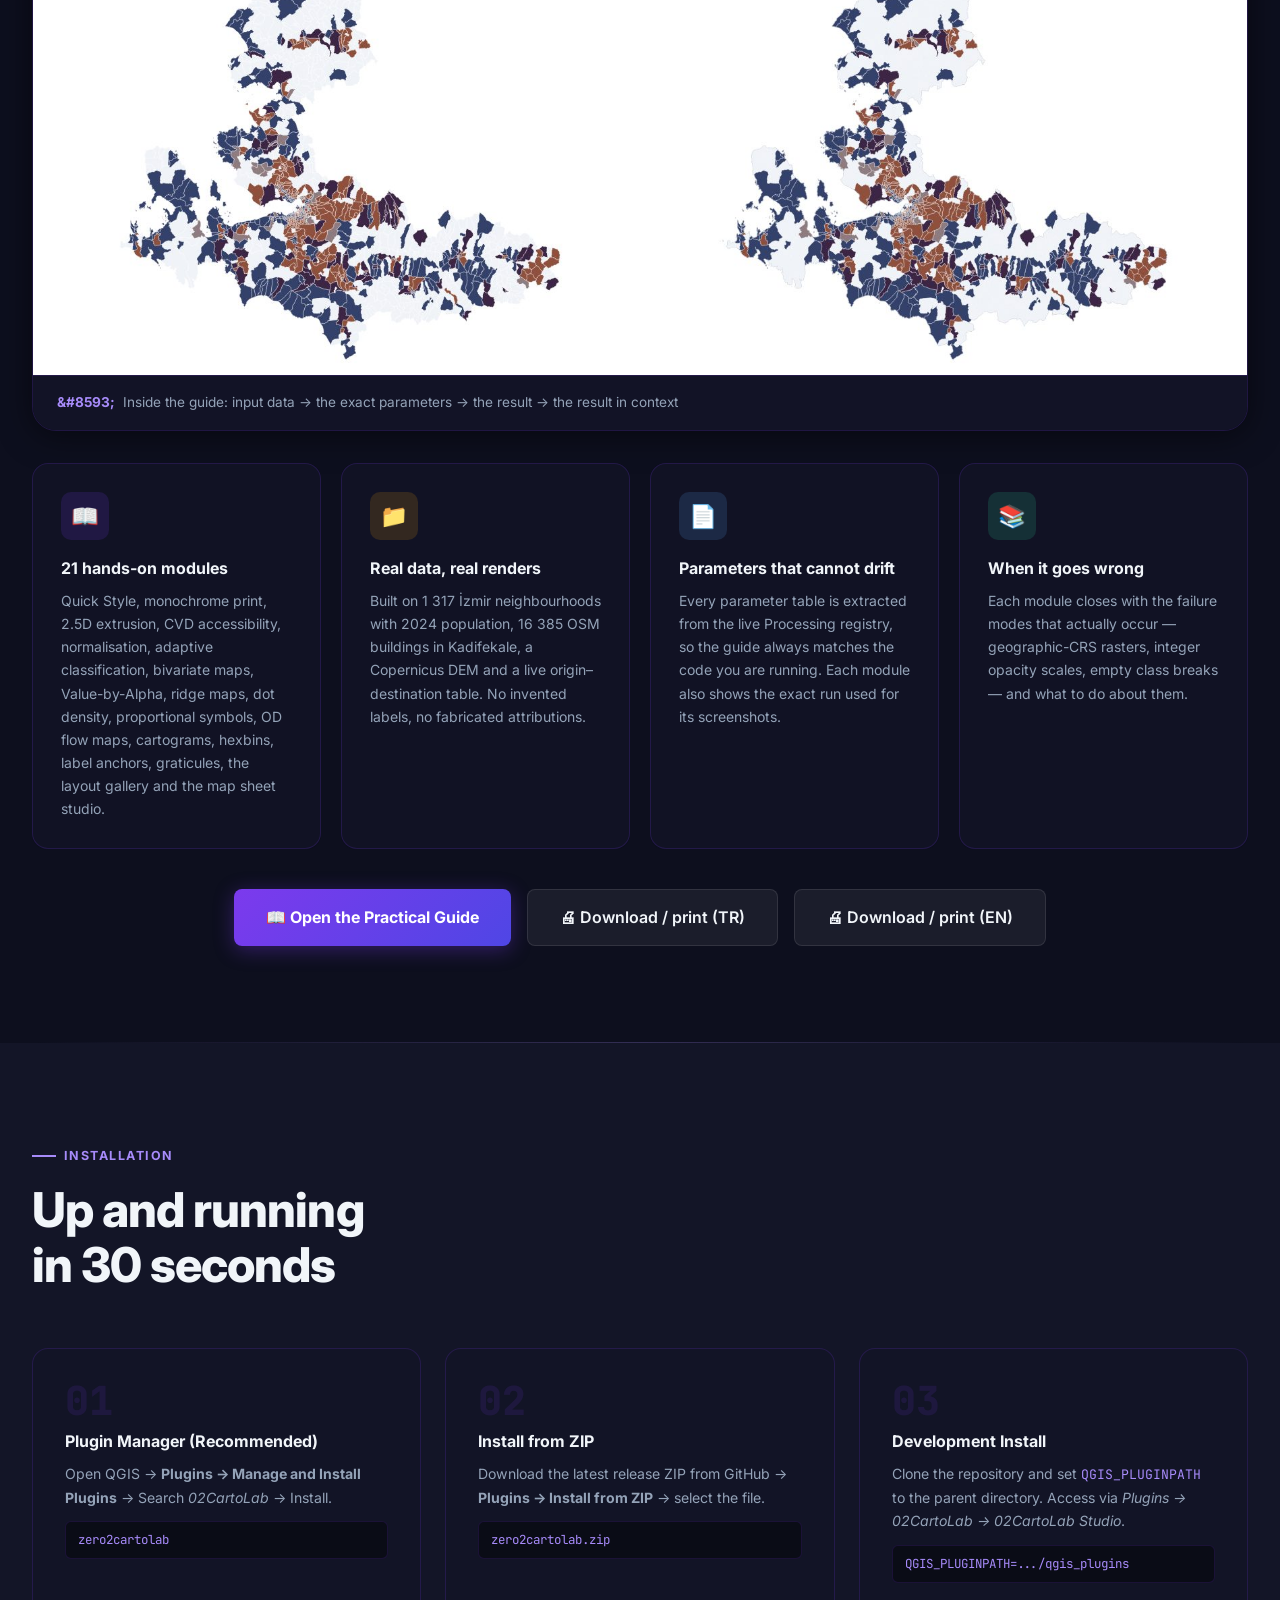
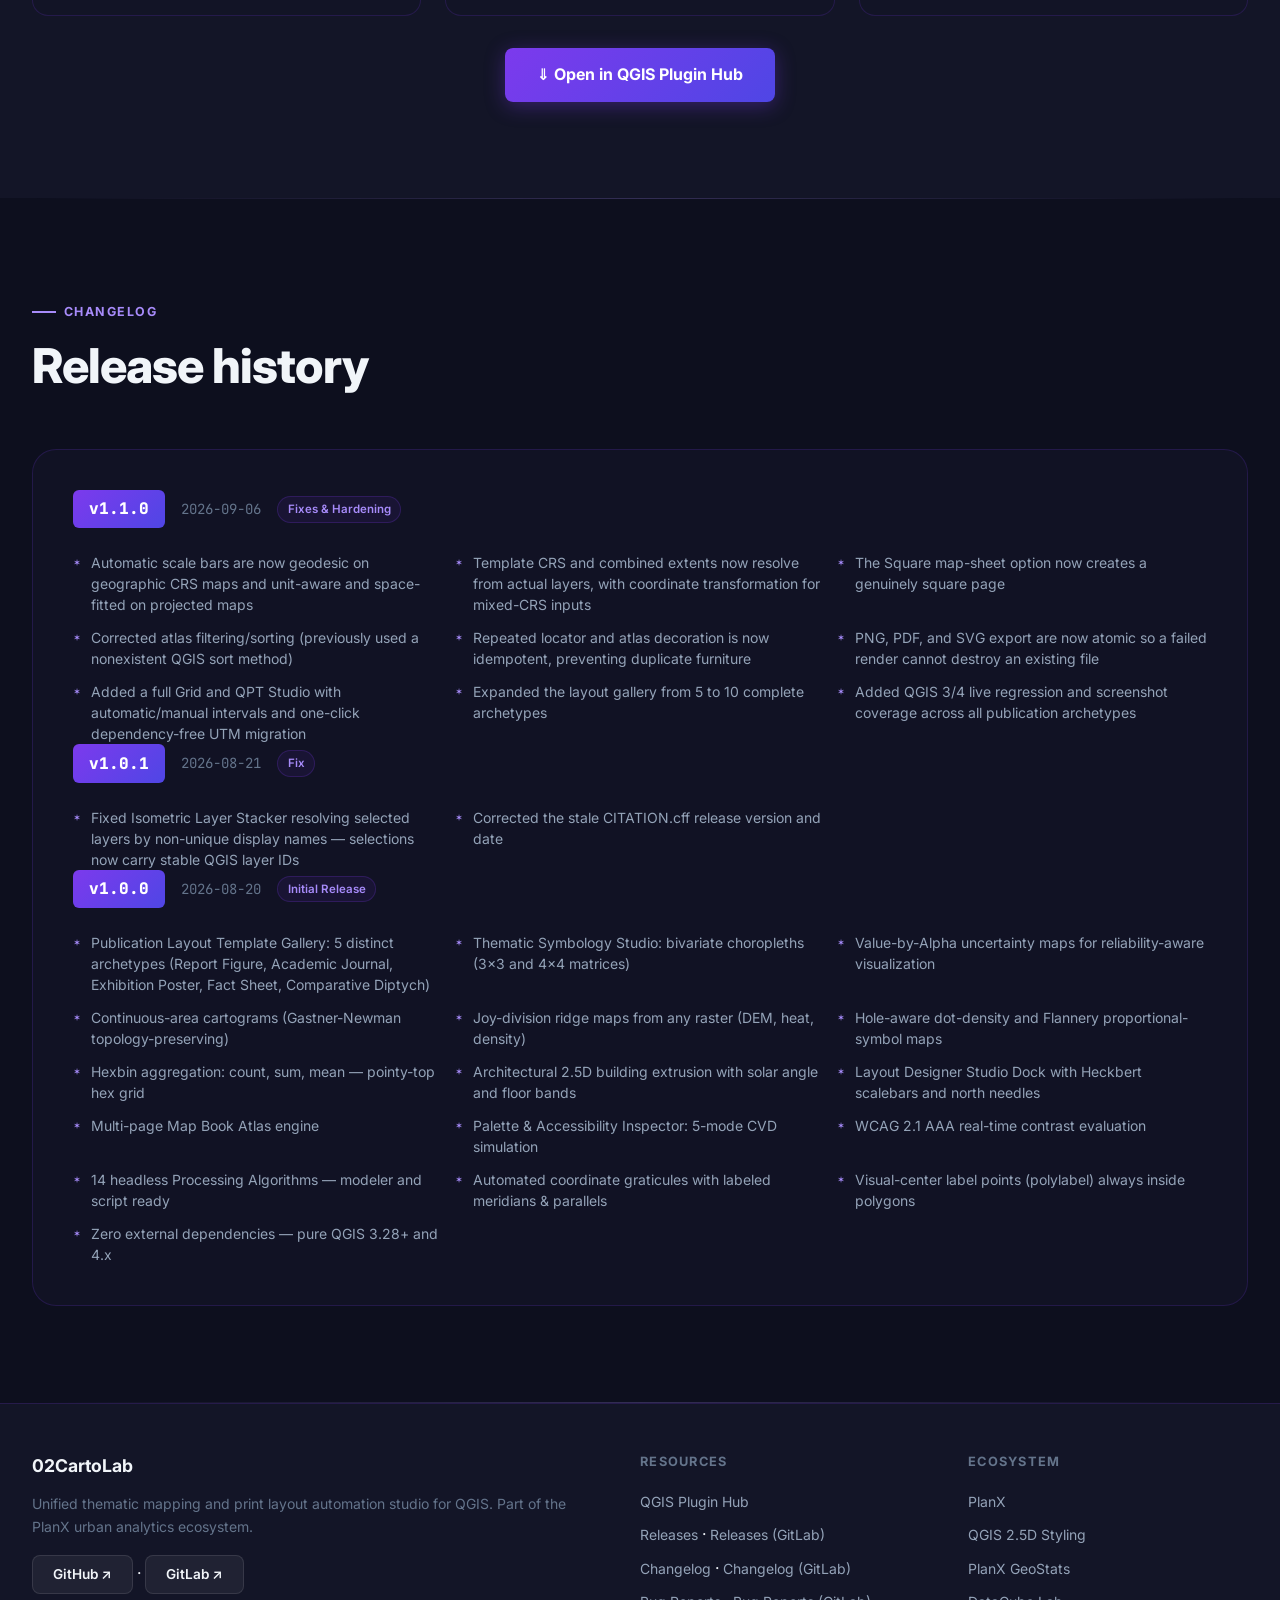
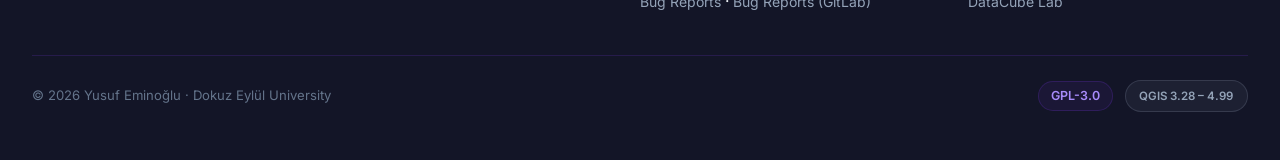
==== commit 2936c85c: "Add the 02CartoLab Practical Guide: a screenshot-driven workshop on real data Every module is captur" ====
--- a/docs/index.html
+++ b/docs/index.html
@@ -221,7 +221,7 @@
   <div class="nav-inner">
     <div class="nav-logo">
       <span>02CartoLab</span>
-      <span class="logo-badge">v1.5.0</span>
+      <span class="logo-badge">v1.5.1</span>
     </div>
     <ul class="nav-links">
       <li><a href="#about">About</a></li>
@@ -229,6 +229,7 @@
       <li><a href="#modules">Modules</a></li>
       <li><a href="#bivariate">Bivariate</a></li>
       <li><a href="#layouts">Layouts</a></li>
+      <li><a href="PRACTICAL_GUIDE/practical_guide.html">Practical Guide</a></li>
       <li><a href="#install">Install</a></li>
       <li><a href="https://github.com/YusufEminoglu/zero2cartolab" class="nav-cta">GitHub &#x2197;</a> &middot; <a href="https://gitlab.com/geophilo1/zero2cartolab" class="nav-cta">GitLab &#x2197;</a></li>
     </ul>
@@ -281,8 +282,8 @@
 <div style="padding:0 2rem;position:relative;z-index:1;">
   <div style="max-width:1280px;margin:2rem auto;">
     <div class="image-full">
-      <img src="assets/hero.jpg" alt="Illustrative concept: bivariate choropleth, cartogram and ridge map showcase" style="width:100%;max-height:560px;object-fit:cover;" onerror="this.parentElement.parentElement.style.display='none'" />
-      <div class="image-caption">Illustrative concept graphic: bivariate choropleth, cartogram and ridge-map styles</div>
+      <img src="assets/hero.jpg" alt="Real 02CartoLab Report Figure layout rendering the 30 İzmir districts" style="width:100%;max-height:560px;object-fit:cover;" onerror="this.parentElement.parentElement.style.display='none'" />
+      <div class="image-caption">Real 02CartoLab output: the Report Figure (16:9) publication template rendering İzmir's 30 districts by population density</div>
     </div>
   </div>
   <div style="max-width:1280px;margin:1.5rem auto 2rem;">
@@ -351,7 +352,7 @@
         <div style="margin-top:1.75rem;background:var(--card-bg);border:1px solid var(--border);border-radius:var(--radius-md);padding:1.25rem;">
           <div style="font-size:0.78rem;color:var(--text-muted);font-weight:700;letter-spacing:0.08em;text-transform:uppercase;margin-bottom:0.75rem;">Quick Info</div>
           <div style="display:grid;grid-template-columns:1fr 1fr;gap:0.5rem;font-size:0.85rem;">
-            <div style="color:var(--text-muted);">Version</div><div style="color:var(--text-primary);font-weight:600;">1.5.0</div>
+            <div style="color:var(--text-muted);">Version</div><div style="color:var(--text-primary);font-weight:600;">1.5.1</div>
             <div style="color:var(--text-muted);">Category</div><div style="color:var(--text-primary);">Vector</div>
             <div style="color:var(--text-muted);">License</div><div style="color:var(--purple-light);">GPL-3.0</div>
             <div style="color:var(--text-muted);">QGIS Min</div><div style="color:var(--text-primary);">3.28</div>
@@ -437,8 +438,8 @@
     </div>
 
     <div class="image-full" style="margin-bottom:2.5rem;">
-      <img src="assets/modules.jpg" alt="Illustrative concept: 02CartoLab module showcase grid" style="width:100%;max-height:480px;object-fit:cover;" onerror="this.parentElement.style.display='none'" />
-      <div class="image-caption">8 of the 16 modules visualized: dot-density, proportional symbols, hexbin, ridge map, cartogram, Value-by-Alpha, CVD simulation, automated layout</div>
+      <img src="assets/modules.jpg" alt="Real 02CartoLab outputs: Quick Style, cartogram, dot density, hexbin, Value-by-Alpha, Dorling, ridge map and 2.5D" style="width:100%;max-height:480px;object-fit:cover;" onerror="this.parentElement.style.display='none'" />
+      <div class="image-caption">Eight real module outputs on İzmir data: Quick Style, continuous-area cartogram, dot density, hexbin, Value-by-Alpha, Dorling cartogram, ridge map and 2.5D extrusion</div>
     </div>
 
     <div style="overflow-x:auto;">
@@ -504,8 +505,8 @@
         </div>
       </div>
       <div class="image-full">
-        <img src="assets/bivariate.jpg" alt="Illustrative concept: bivariate choropleth map with 3x3 color matrix legend" onerror="this.parentElement.style.display='none'" />
-        <div class="image-caption">Urban district bivariate map: income (blue-purple axis) &times; population density (orange-red axis) &mdash; with diamond 3&times;3 legend</div>
+        <img src="assets/bivariate.jpg" alt="Real 02CartoLab bivariate choropleth of İzmir neighbourhoods" onerror="this.parentElement.style.display='none'" />
+        <div class="image-caption">Real bivariate choropleth of İzmir's 1 317 neighbourhoods: share aged 65+ (blue axis) &times; share aged 0&ndash;14 (orange axis), 3&times;3 matrix</div>
       </div>
     </div>
   </div>
@@ -531,8 +532,8 @@
         </div>
       </div>
       <div class="image-full">
-        <img src="assets/layout.jpg" alt="Illustrative concept: publication-ready print layout with legend, scale bar, north arrow" onerror="this.parentElement.style.display='none'" />
-        <div class="image-caption">Auto Map Sheet output &mdash; complete academic-style layout with filtered legend, coordinate graticule, scale bar, north arrow, and source credits</div>
+        <img src="assets/layout.jpg" alt="Real 02CartoLab Auto Map Sheet print layout" onerror="this.parentElement.style.display='none'" />
+        <div class="image-caption">Real Auto Map Sheet output &mdash; a complete academic-style layout with filtered legend, coordinate graticule, scale bar, north arrow and source credits</div>
       </div>
     </div>
   </div>
@@ -555,6 +556,65 @@
       <div class="compat-card"><div class="compat-icon">&#128230;</div><div class="compat-title">Zero pip deps</div><div class="compat-desc">Pure QGIS API. No external installs.</div><div><span class="compat-check">&#10004; No Install</span></div></div>
       <div class="compat-card"><div class="compat-icon">&#128203;</div><div class="compat-title">16 Processing Algorithms</div><div class="compat-desc">All algorithms run headlessly in Model Builder and Python scripts.</div><div><span class="compat-check">&#10004; Modeler-Ready</span></div></div>
       <div class="compat-card"><div class="compat-icon">&#128187;</div><div class="compat-title">Win &middot; Linux &middot; macOS</div><div class="compat-desc">Platform-agnostic Python. Tested primarily on Windows (OSGeo4W).</div><div><span class="compat-check">&#10004; Cross-platform</span></div></div>
+    </div>
+  </div>
+</section>
+
+<div class="divider"></div>
+
+<!-- PRACTICAL GUIDE -->
+<section id="guide">
+  <div class="container">
+    <div class="section-header">
+      <div class="section-eyebrow">Practical Guide</div>
+      <h2 class="section-title">Learn it by doing it,<br/>not by reading about it</h2>
+      <p class="section-subtitle">A screenshot-driven workshop for every 02CartoLab capability &mdash; 21 modules, each one a real planning question
+        answered with the plugin itself, on real İzmir urban data. Every map panel is a QGIS render of a layer the plugin produced;
+        every interface panel is a screenshot of the real dashboard.</p>
+    </div>
+
+    <div class="image-full" style="margin-bottom:2rem;">
+      <img src="PRACTICAL_GUIDE/screenshots/web/bivariate/bivariate_4panel.jpg"
+           alt="02CartoLab Practical Guide — bivariate choropleth module with input, parameters, result and context panels"
+           style="width:100%" onerror="this.parentElement.style.display='none'" />
+      <div class="image-caption">Inside the guide: input data &rarr; the exact parameters &rarr; the result &rarr; the result in context</div>
+    </div>
+
+    <div class="features-grid" style="margin-bottom:2.5rem;">
+      <div class="feature-card">
+        <div class="feature-icon fi-p">&#128214;</div>
+        <h3>21 hands-on modules</h3>
+        <p>Quick Style, monochrome print, 2.5D extrusion, CVD accessibility, normalisation, adaptive classification,
+           bivariate maps, Value-by-Alpha, ridge maps, dot density, proportional symbols, OD flow maps,
+           cartograms, hexbins, label anchors, graticules, the layout gallery and the map sheet studio.</p>
+      </div>
+      <div class="feature-card">
+        <div class="feature-icon fi-g">&#128193;</div>
+        <h3>Real data, real renders</h3>
+        <p>Built on 1 317 İzmir neighbourhoods with 2024 population, 16 385 OSM buildings in Kadifekale,
+           a Copernicus DEM and a live origin&ndash;destination table. No invented labels, no fabricated attributions.</p>
+      </div>
+      <div class="feature-card">
+        <div class="feature-icon fi-b">&#128196;</div>
+        <h3>Parameters that cannot drift</h3>
+        <p>Every parameter table is extracted from the live Processing registry, so the guide always matches
+           the code you are running. Each module also shows the exact run used for its screenshots.</p>
+      </div>
+      <div class="feature-card">
+        <div class="feature-icon fi-r">&#128218;</div>
+        <h3>When it goes wrong</h3>
+        <p>Each module closes with the failure modes that actually occur &mdash; geographic-CRS rasters, integer opacity
+           scales, empty class breaks &mdash; and what to do about them.</p>
+      </div>
+    </div>
+
+    <div style="display:flex;gap:1rem;flex-wrap:wrap;justify-content:center;">
+      <a href="PRACTICAL_GUIDE/practical_guide.html" class="btn-primary" style="display:inline-flex;">
+        &#128214; Open the Practical Guide</a>
+      <a href="PRACTICAL_GUIDE/practical_guide_static.html" class="btn-secondary" style="display:inline-flex;">
+        &#128424; Download / print (TR)</a>
+      <a href="PRACTICAL_GUIDE/practical_guide_static_en.html" class="btn-secondary" style="display:inline-flex;">
+        &#128424; Download / print (EN)</a>
     </div>
   </div>
 </section>
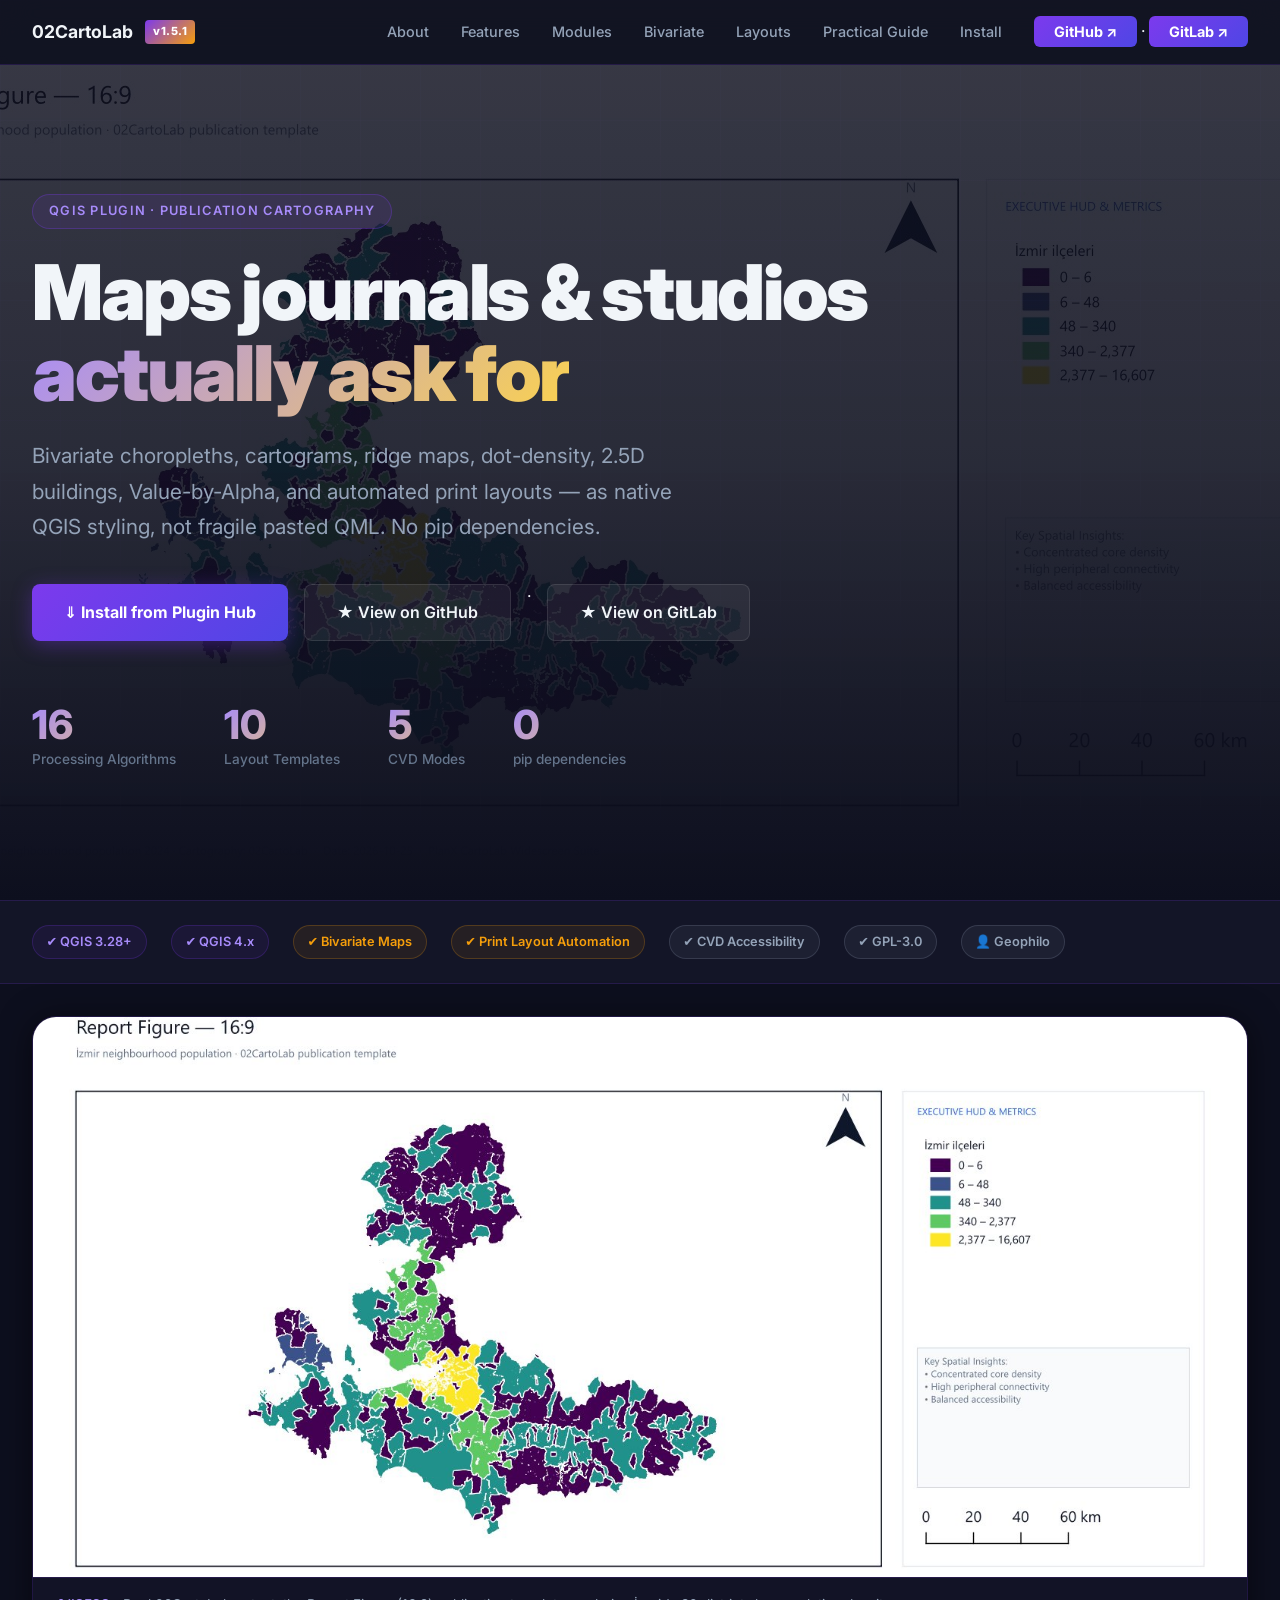
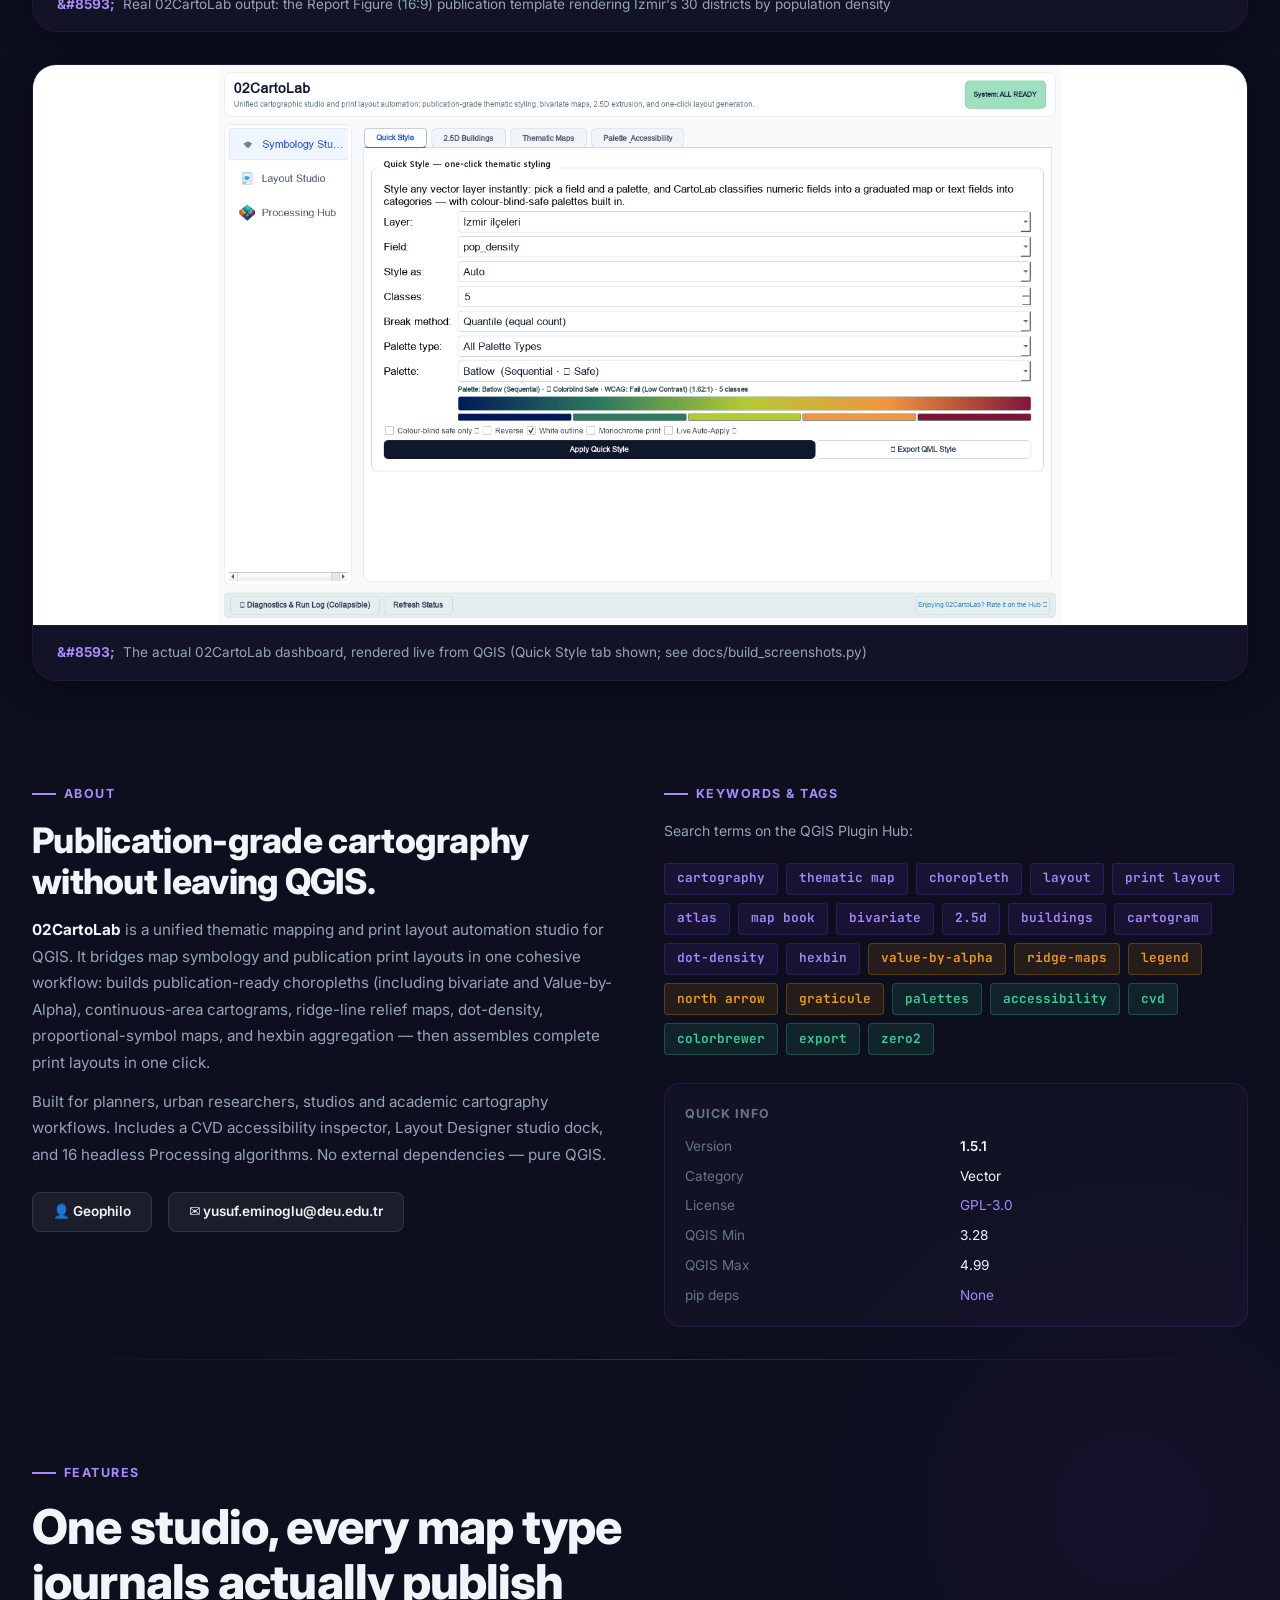
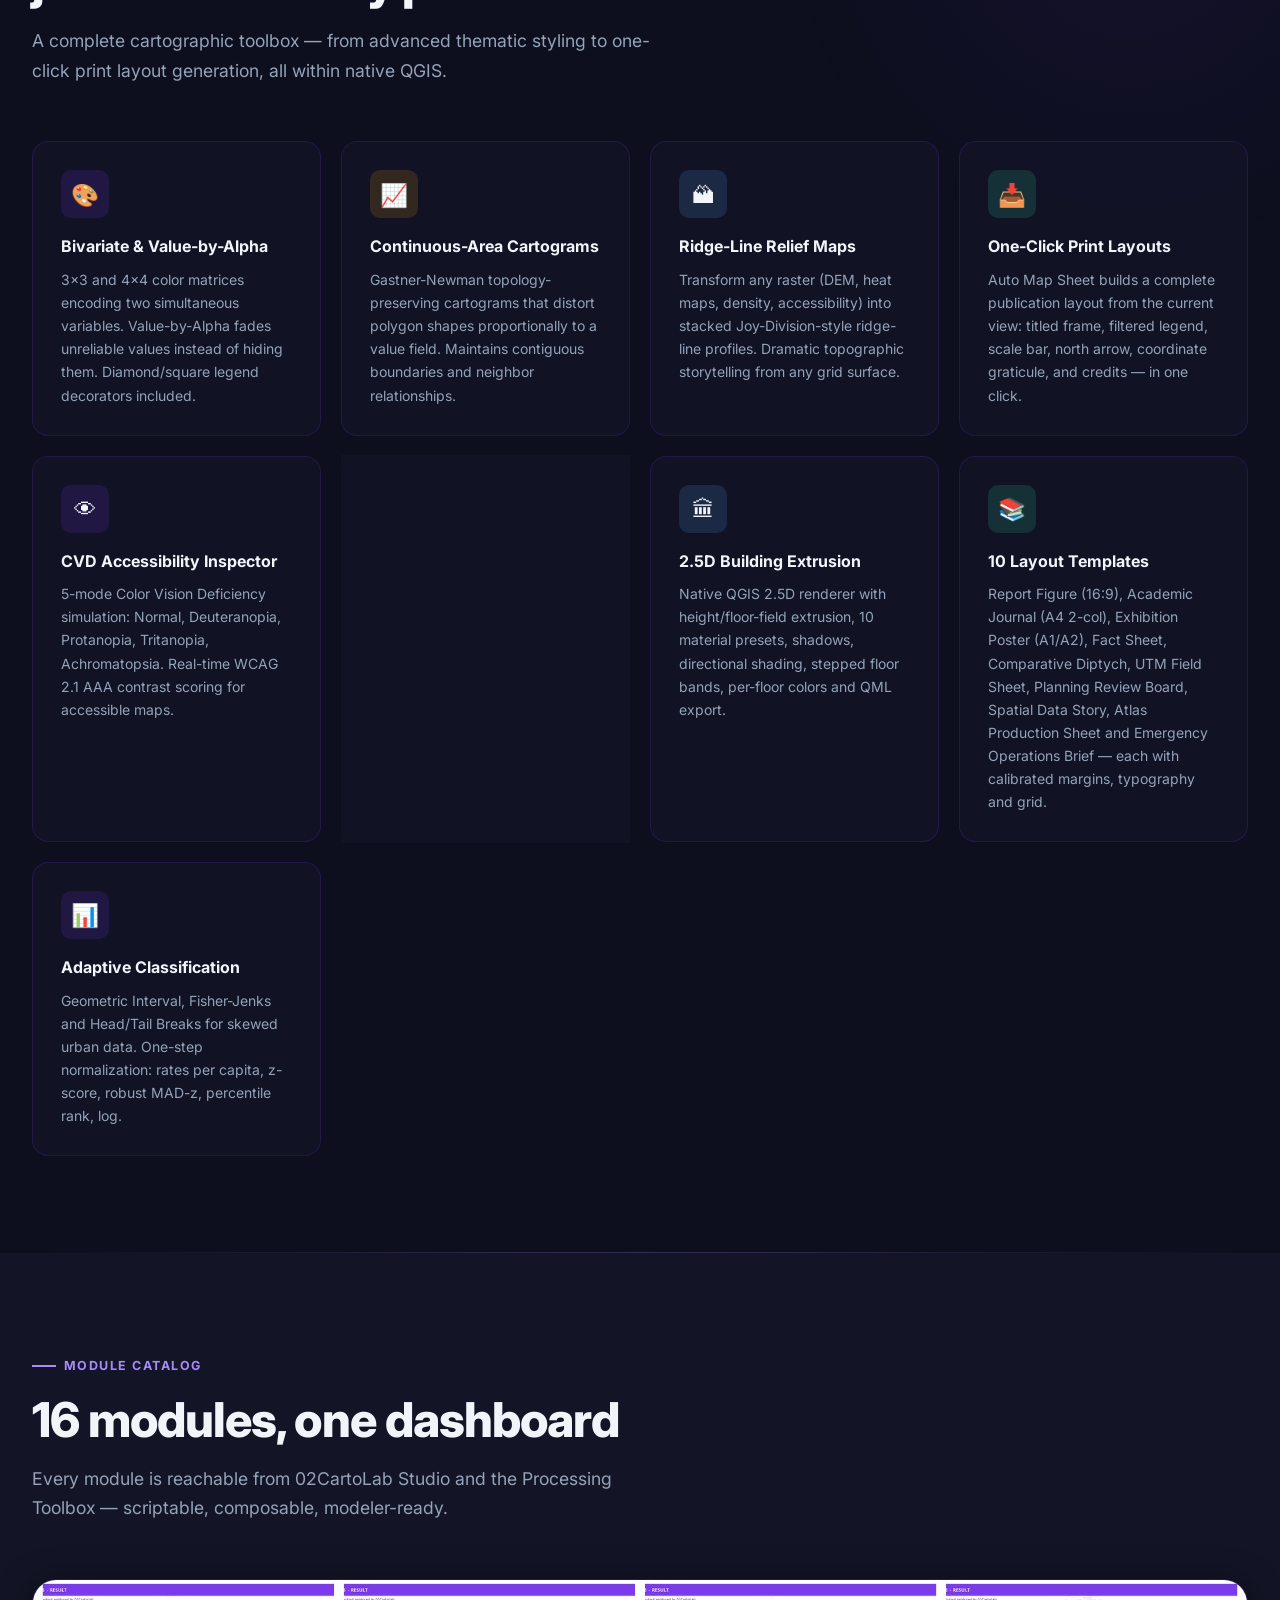
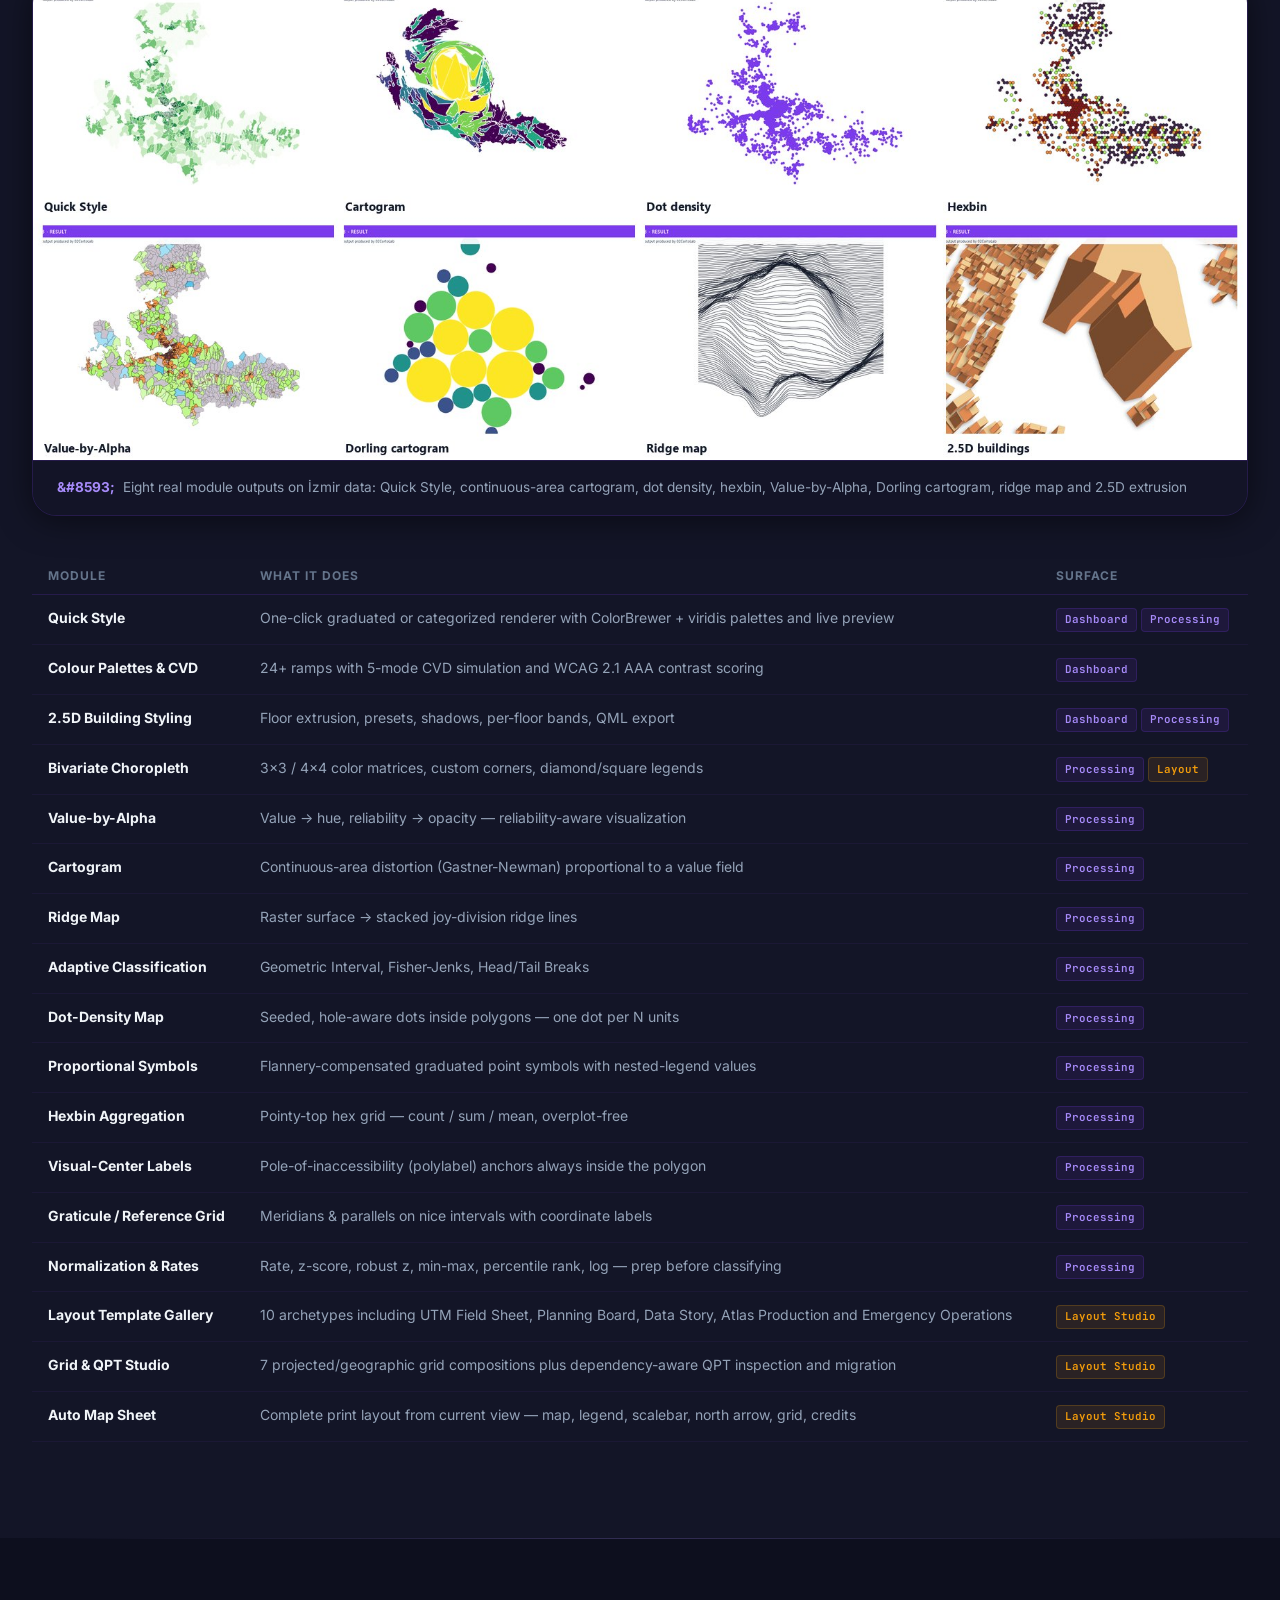
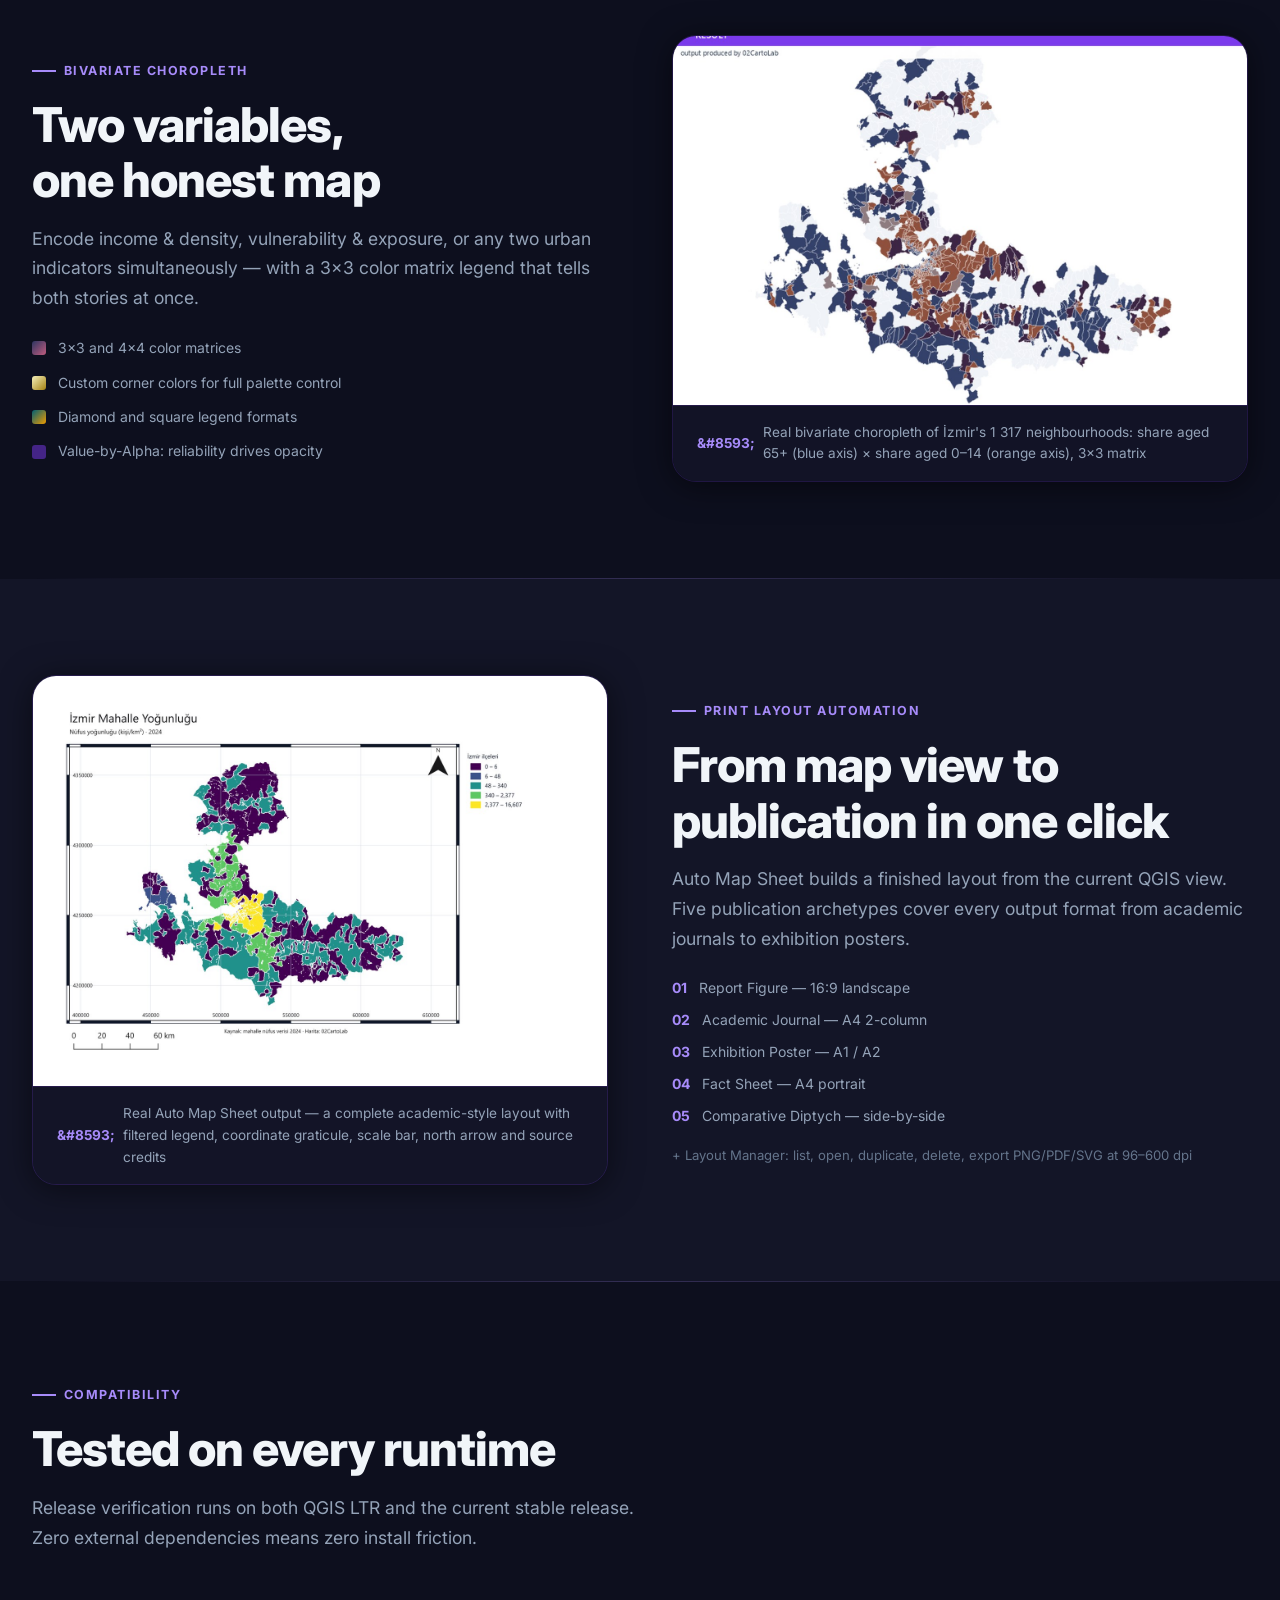
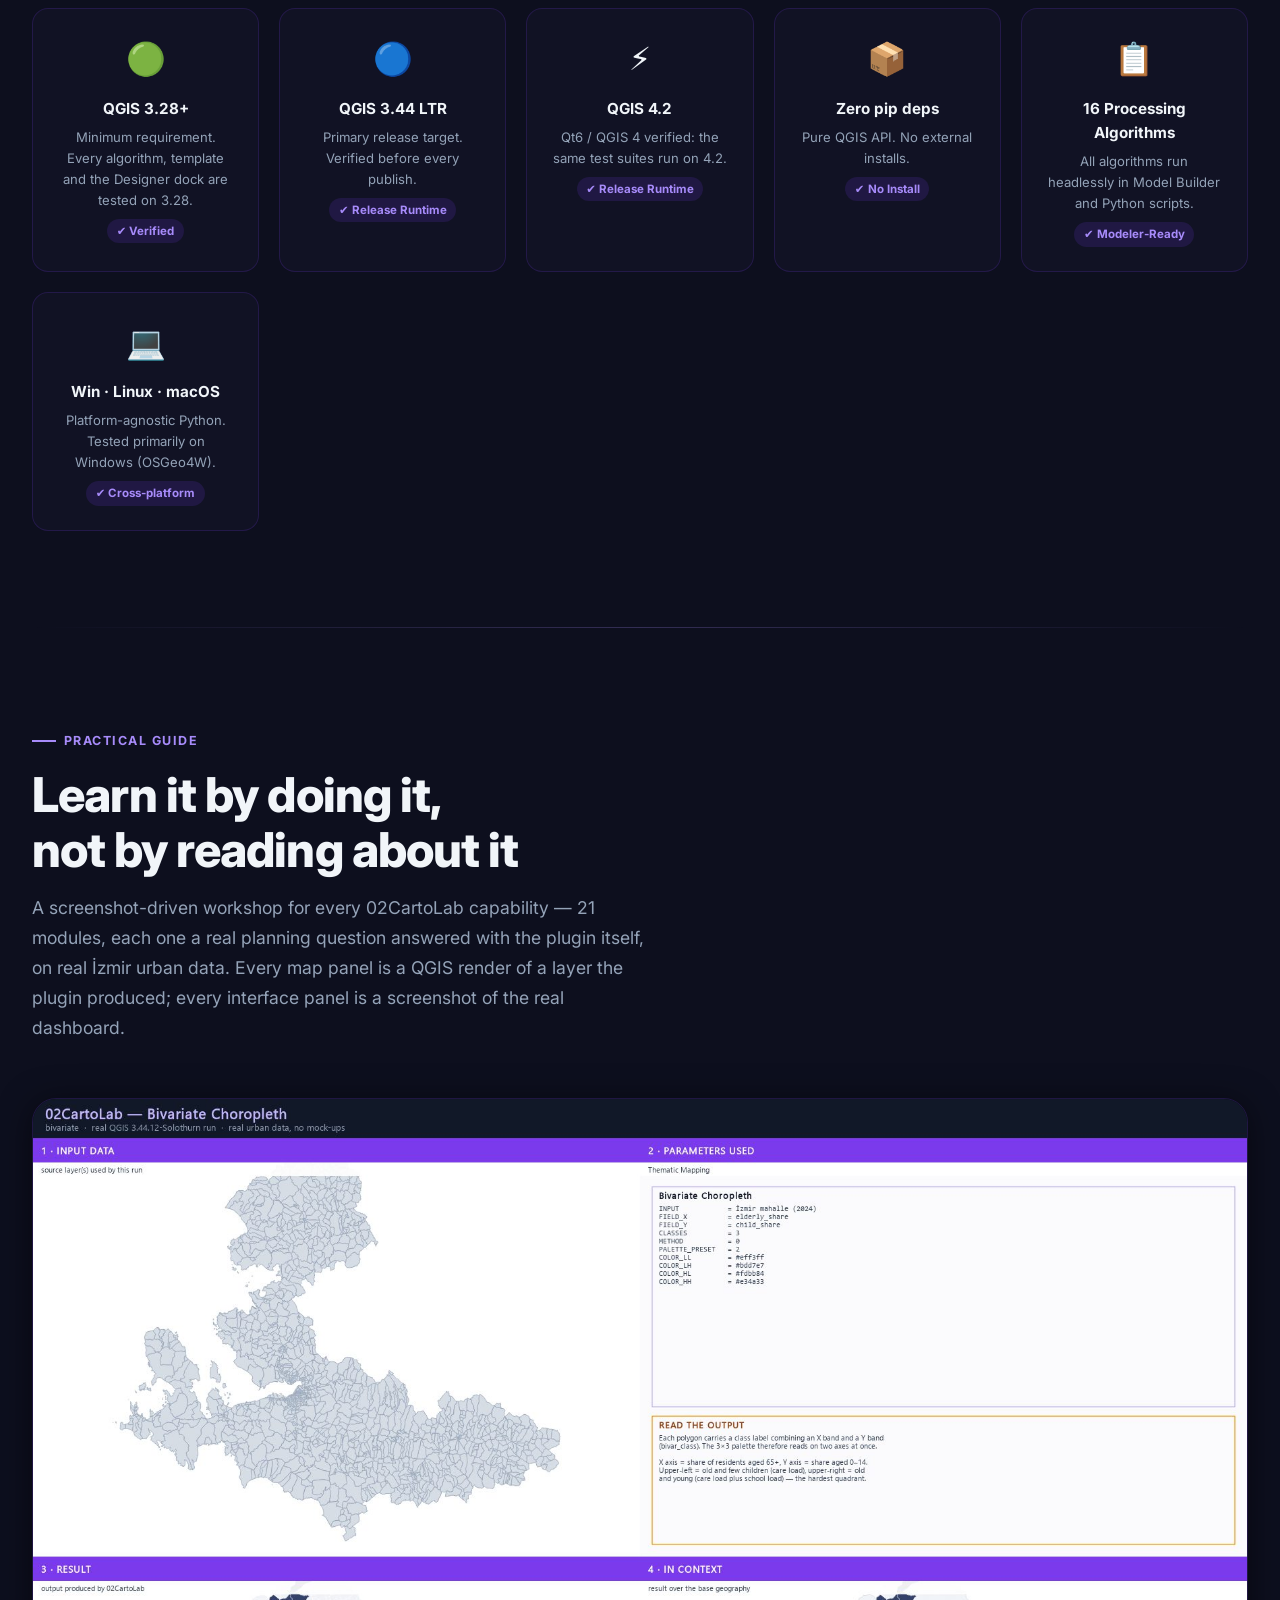
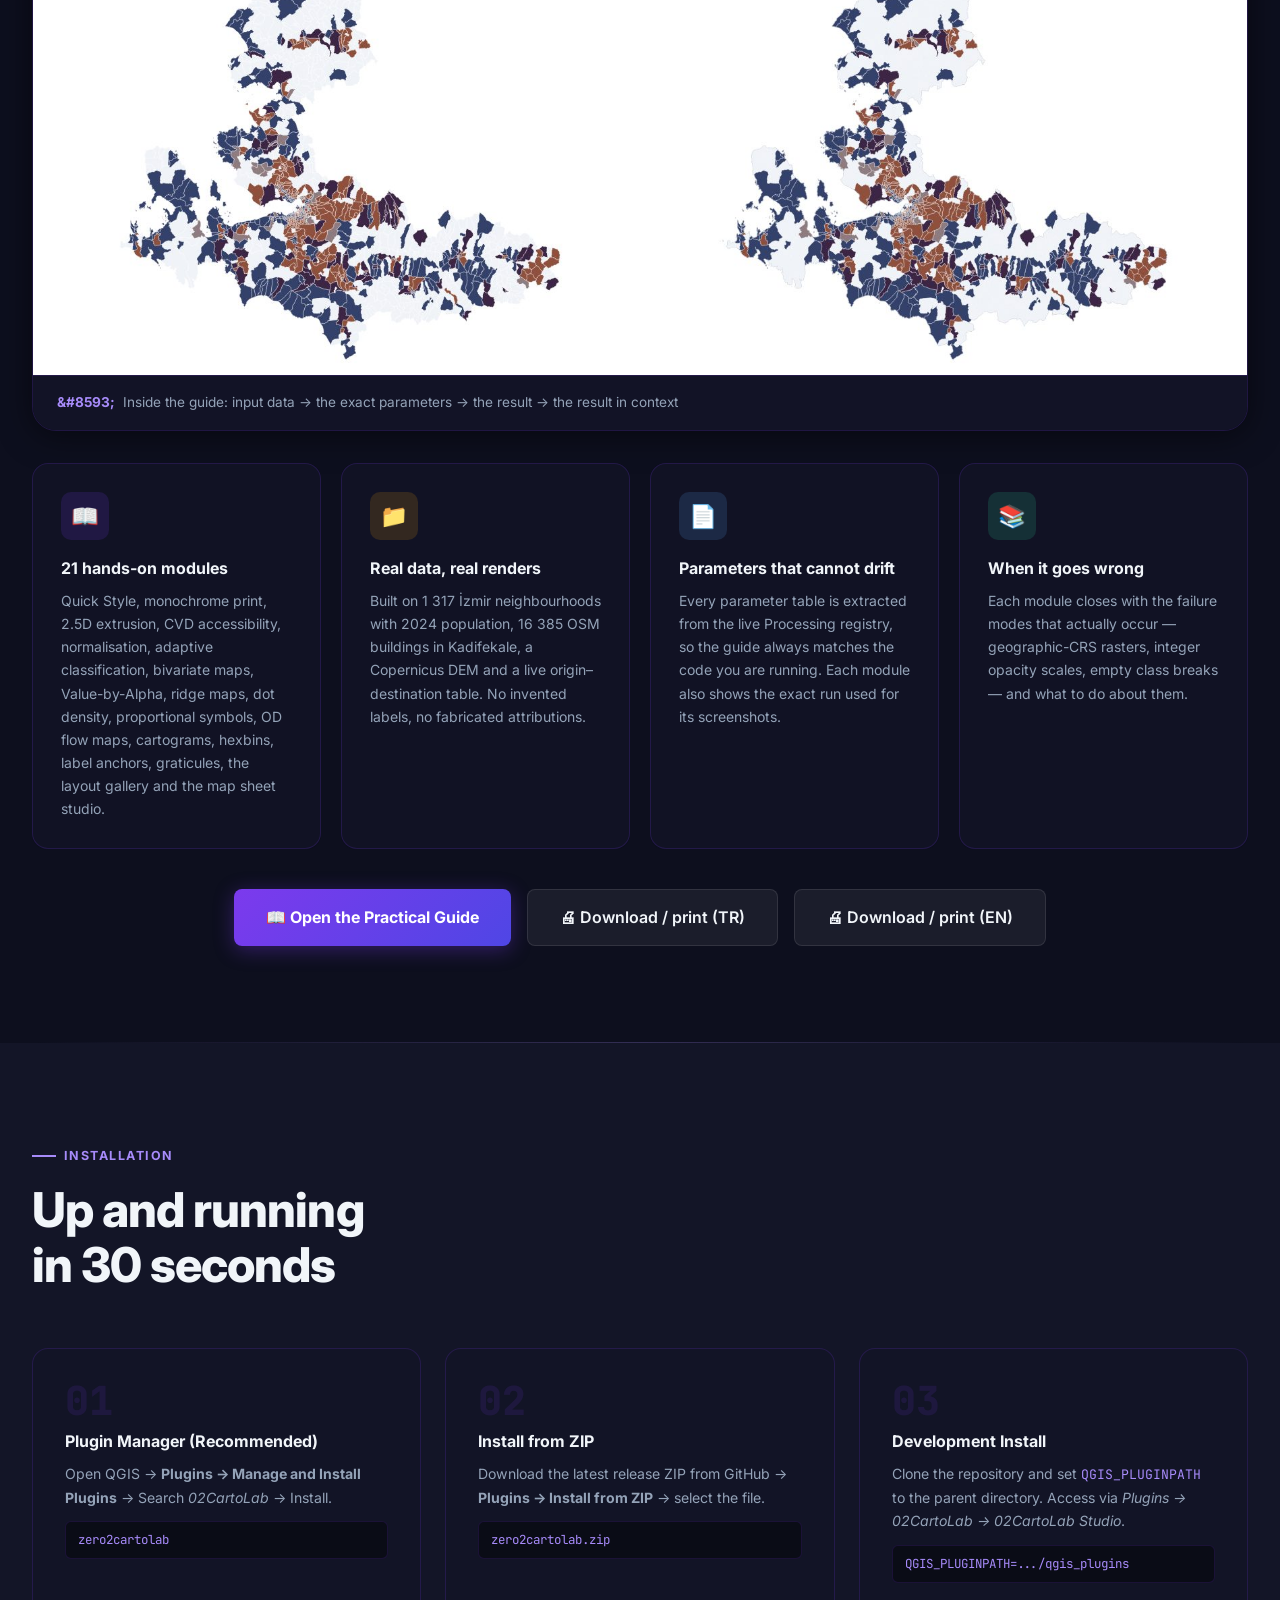
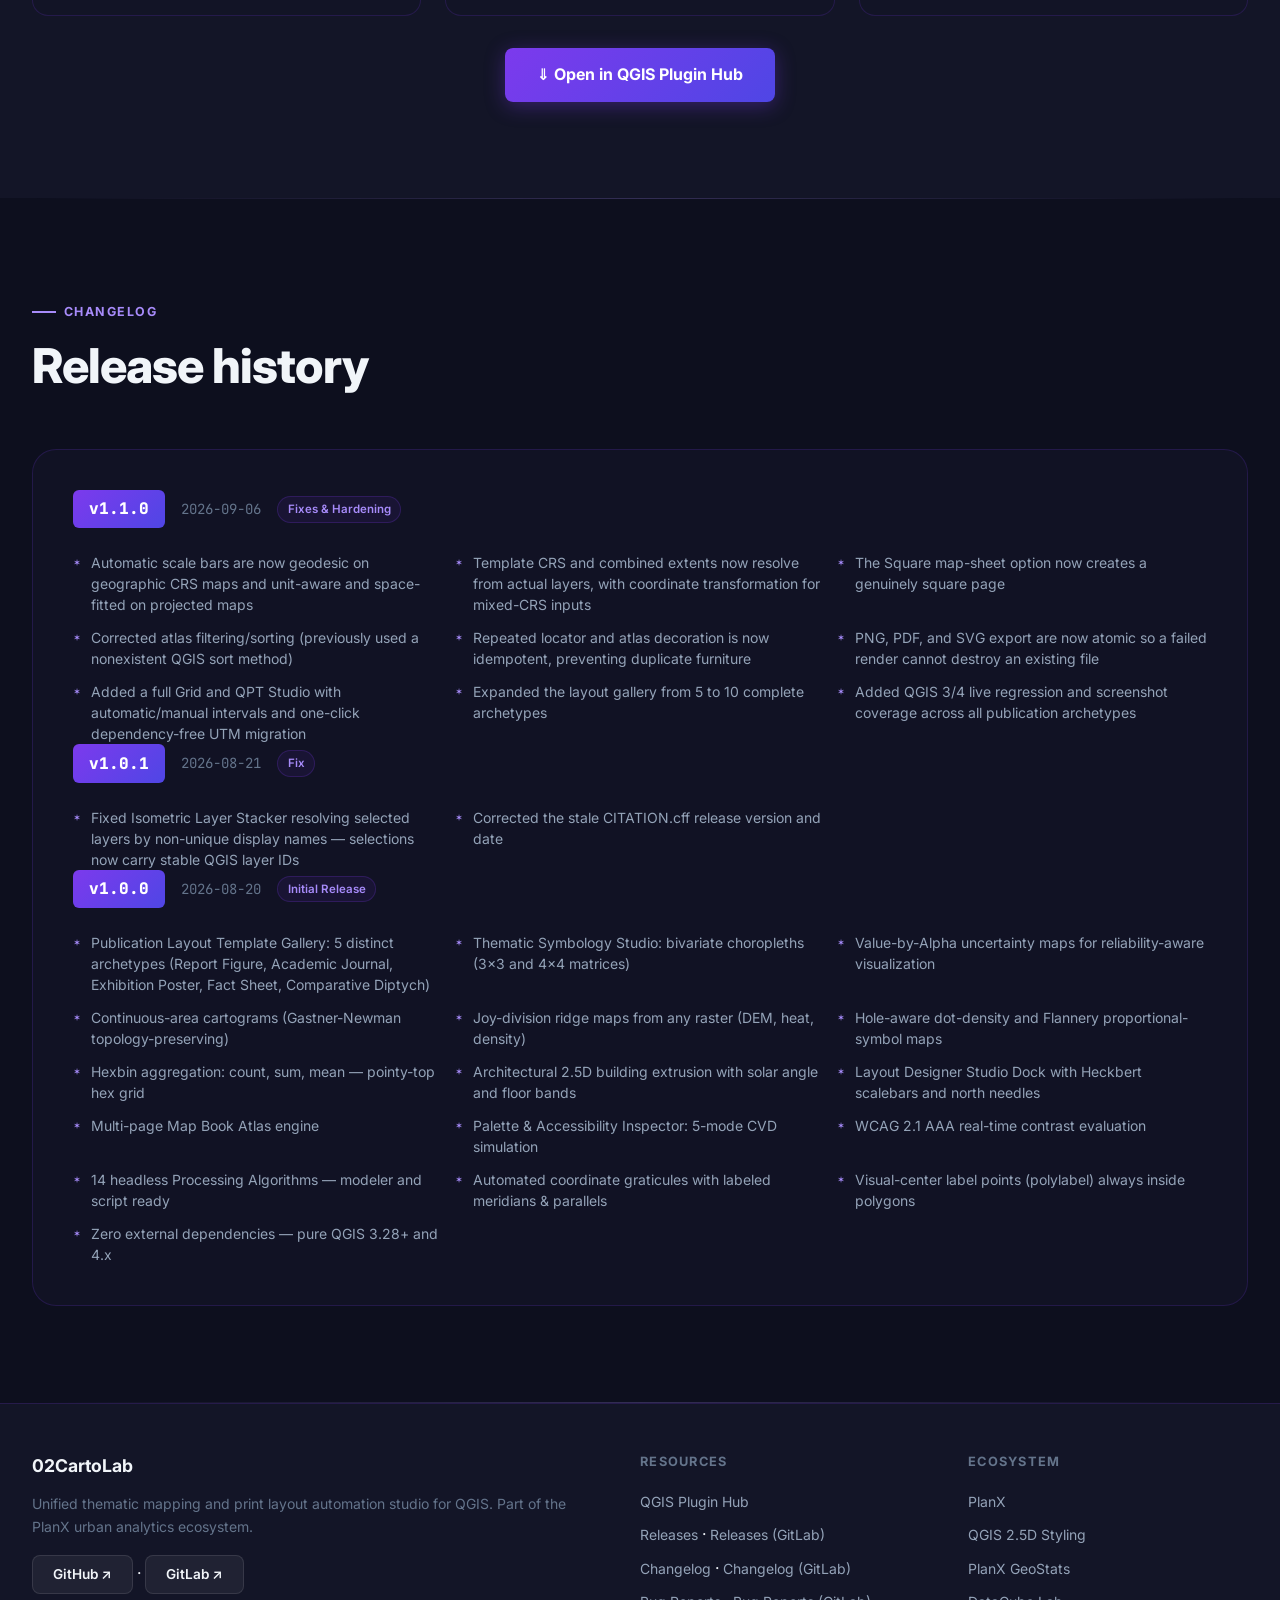
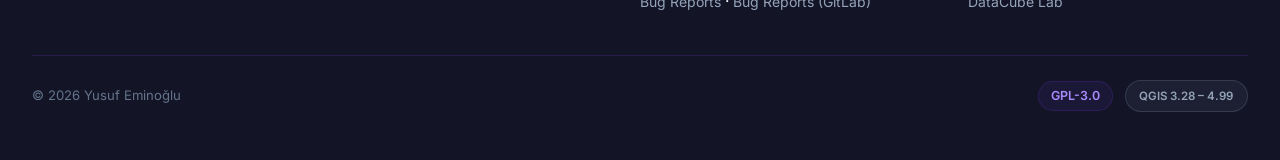
==== commit 1b1a33e2: "Metadata: Hub display name, author Geophilo, drop university affiliation Display name follows the na" ====
--- a/docs/index.html
+++ b/docs/index.html
@@ -274,7 +274,7 @@
     <span class="badge" style="background:rgba(245,158,11,0.08);border-color:rgba(245,158,11,0.22);color:#f59e0b;">&#10004; Print Layout Automation</span>
     <span class="badge" style="background:rgba(148,163,184,0.08);border-color:rgba(148,163,184,0.2);color:#94a3b8;">&#10004; CVD Accessibility</span>
     <span class="badge" style="background:rgba(148,163,184,0.08);border-color:rgba(148,163,184,0.2);color:#94a3b8;">&#10004; GPL-3.0</span>
-    <span class="badge" style="background:rgba(148,163,184,0.08);border-color:rgba(148,163,184,0.2);color:#94a3b8;">&#128100; Yusuf Emino&#287;lu</span>
+    <span class="badge" style="background:rgba(148,163,184,0.08);border-color:rgba(148,163,184,0.2);color:#94a3b8;">&#128100; Geophilo</span>
   </div>
 </div>
 
@@ -316,7 +316,7 @@
           pure QGIS.
         </p>
         <div style="margin-top:1.5rem;display:flex;gap:1rem;flex-wrap:wrap;">
-          <a href="https://github.com/YusufEminoglu" class="btn-secondary" style="font-size:0.85rem;padding:0.5rem 1.25rem;">&#128100; Yusuf Emino&#287;lu</a>
+          <a href="https://github.com/YusufEminoglu" class="btn-secondary" style="font-size:0.85rem;padding:0.5rem 1.25rem;">&#128100; Geophilo</a>
           <a href="mailto:yusuf.eminoglu@deu.edu.tr" class="btn-secondary" style="font-size:0.85rem;padding:0.5rem 1.25rem;">&#9993; yusuf.eminoglu@deu.edu.tr</a>
         </div>
       </div>
@@ -748,7 +748,7 @@
     </div>
   </div>
   <div class="footer-bottom">
-    <p>&copy; 2026 Yusuf Emino&#287;lu &middot; Dokuz Eyl&uuml;l University</p>
+    <p>&copy; 2026 Yusuf Emino&#287;lu</p>
     <div style="display:flex;gap:0.75rem;align-items:center;">
       <span class="license">GPL-3.0</span>
       <span class="badge" style="background:rgba(148,163,184,0.08);border-color:rgba(148,163,184,0.2);color:#94a3b8;font-size:0.72rem;">QGIS 3.28 &ndash; 4.99</span>
